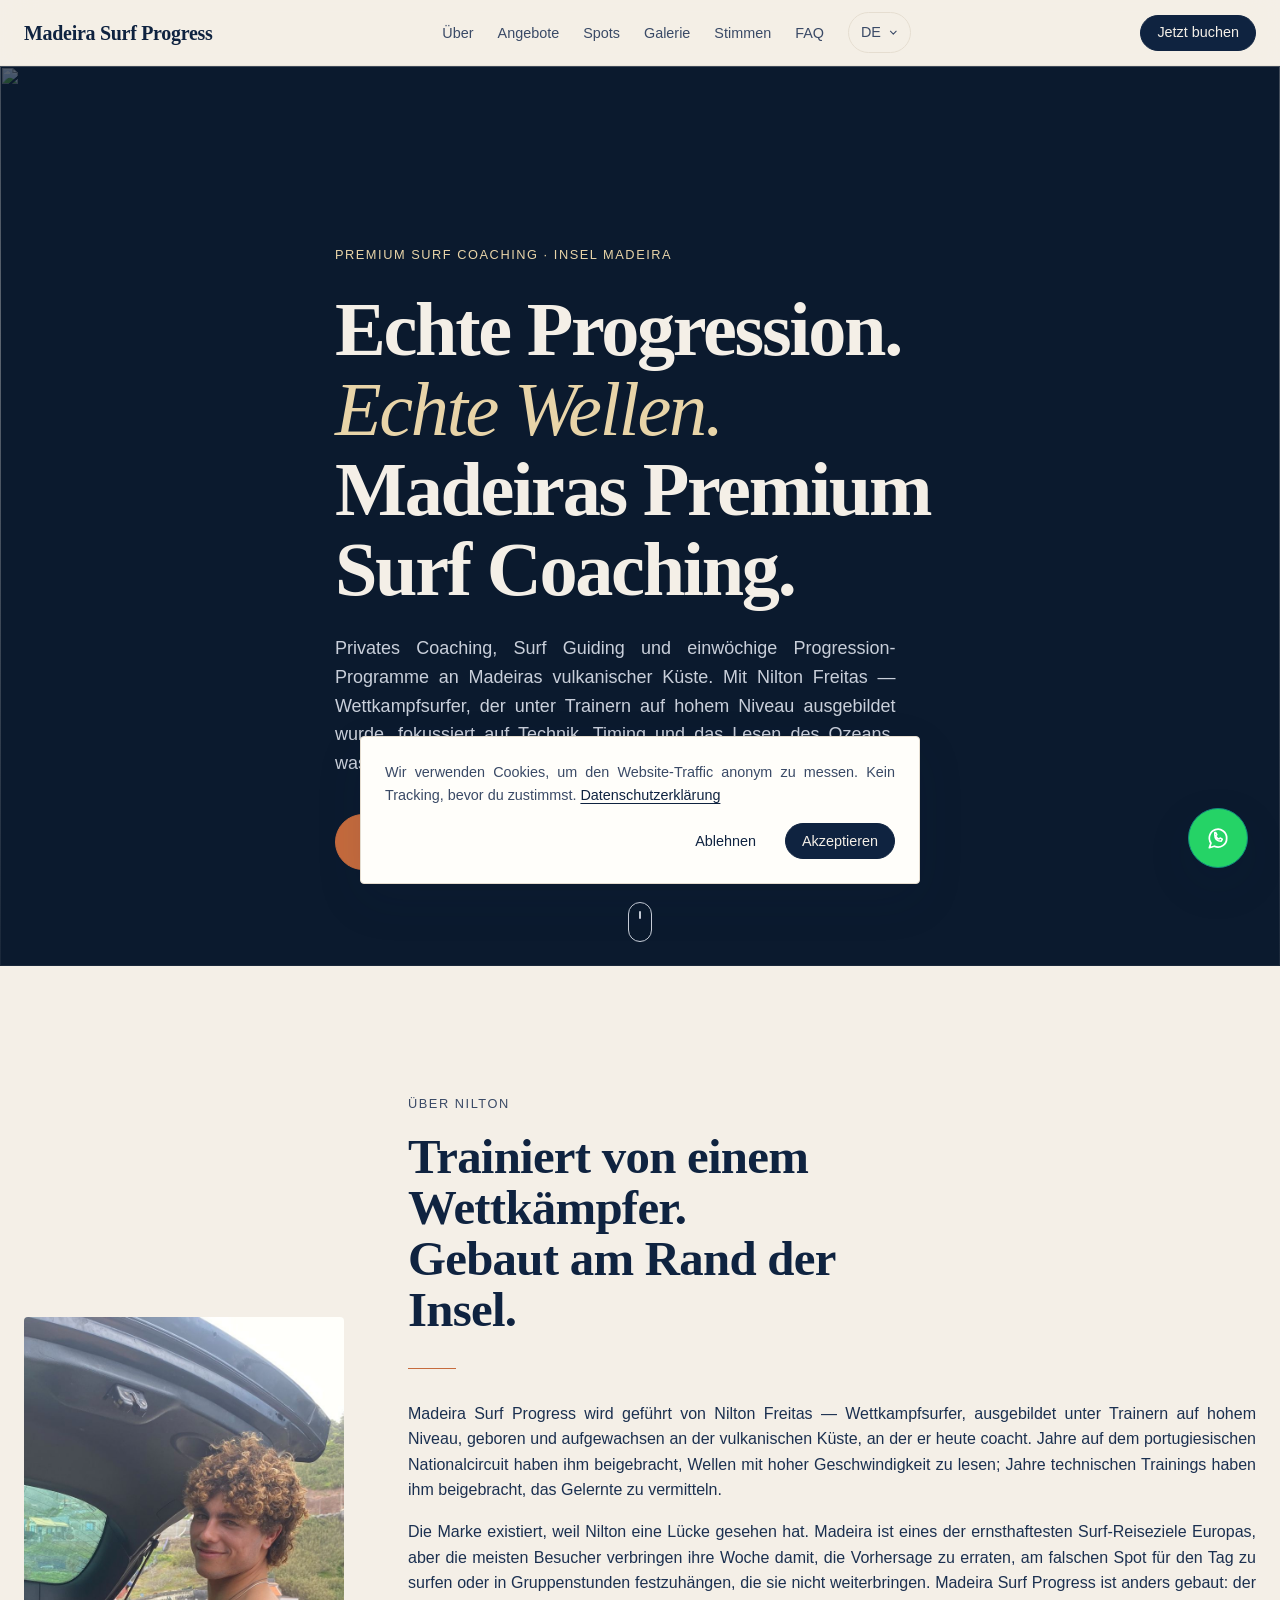
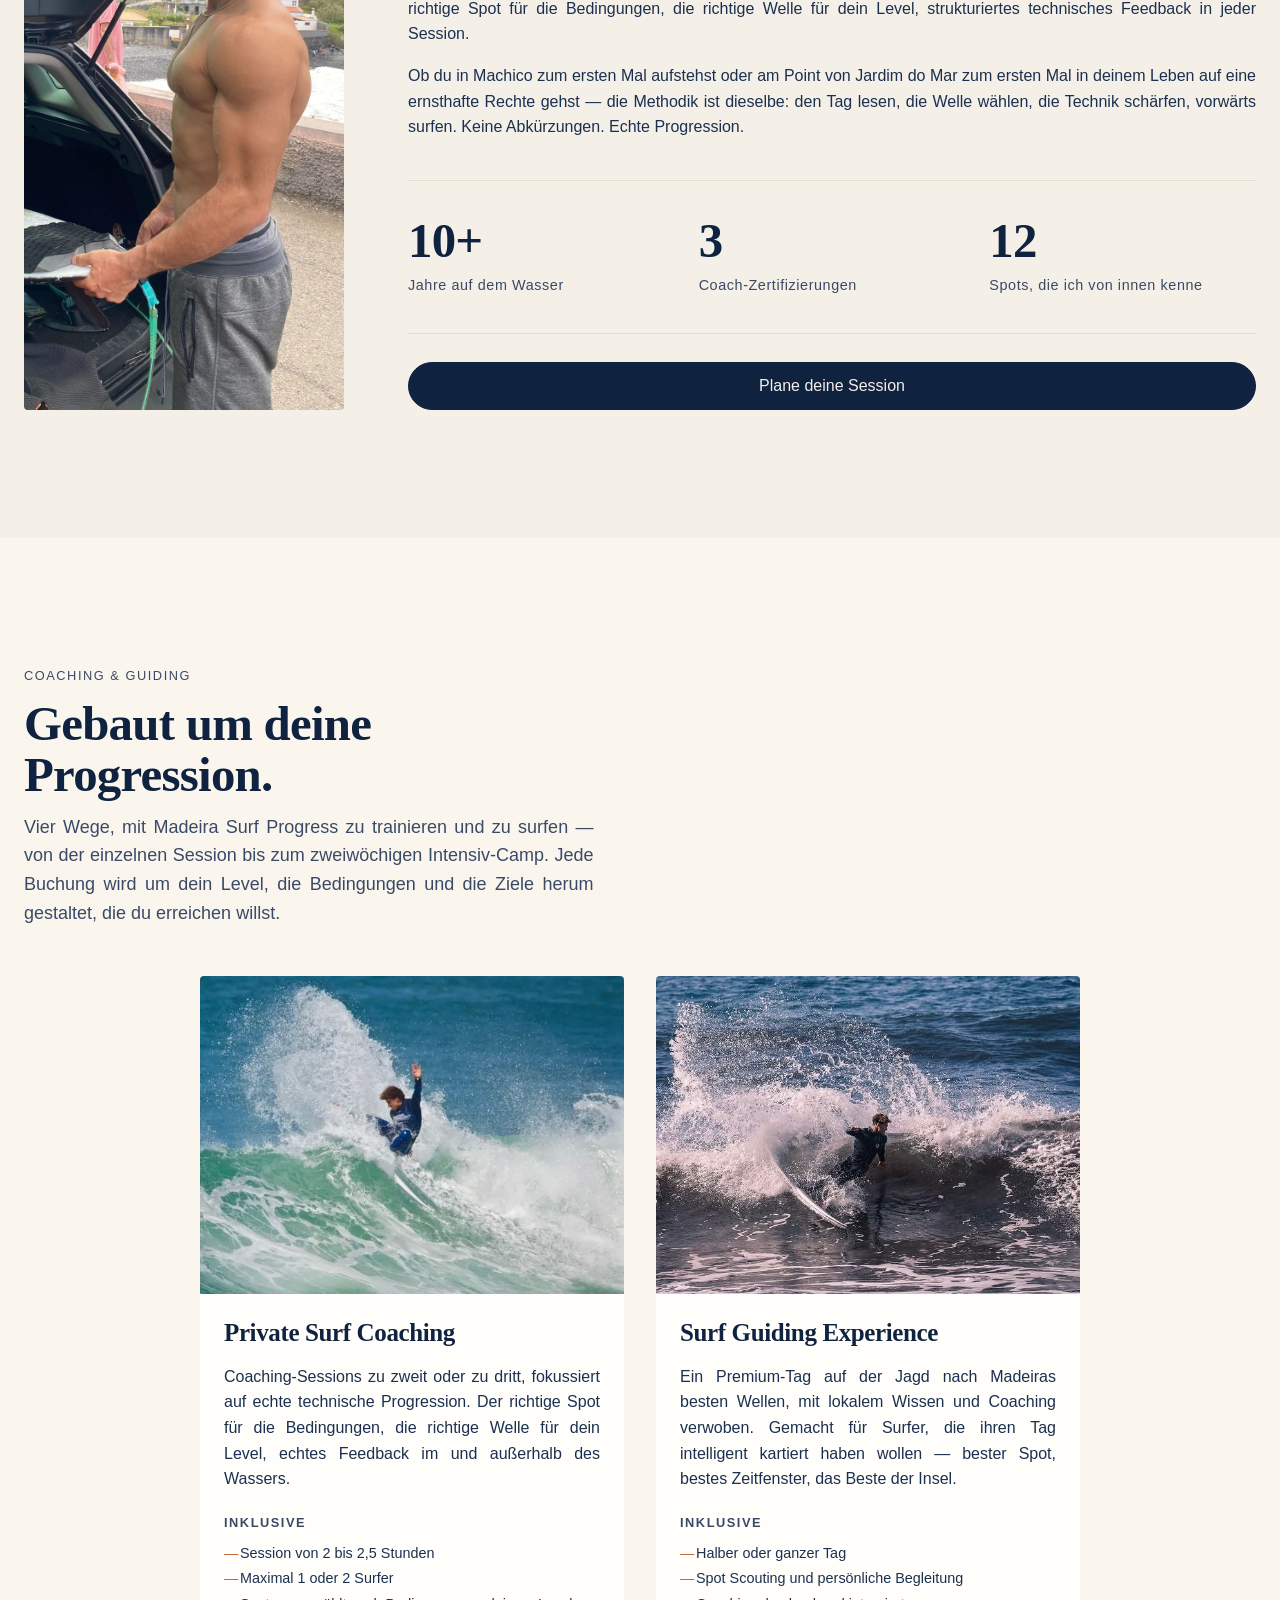
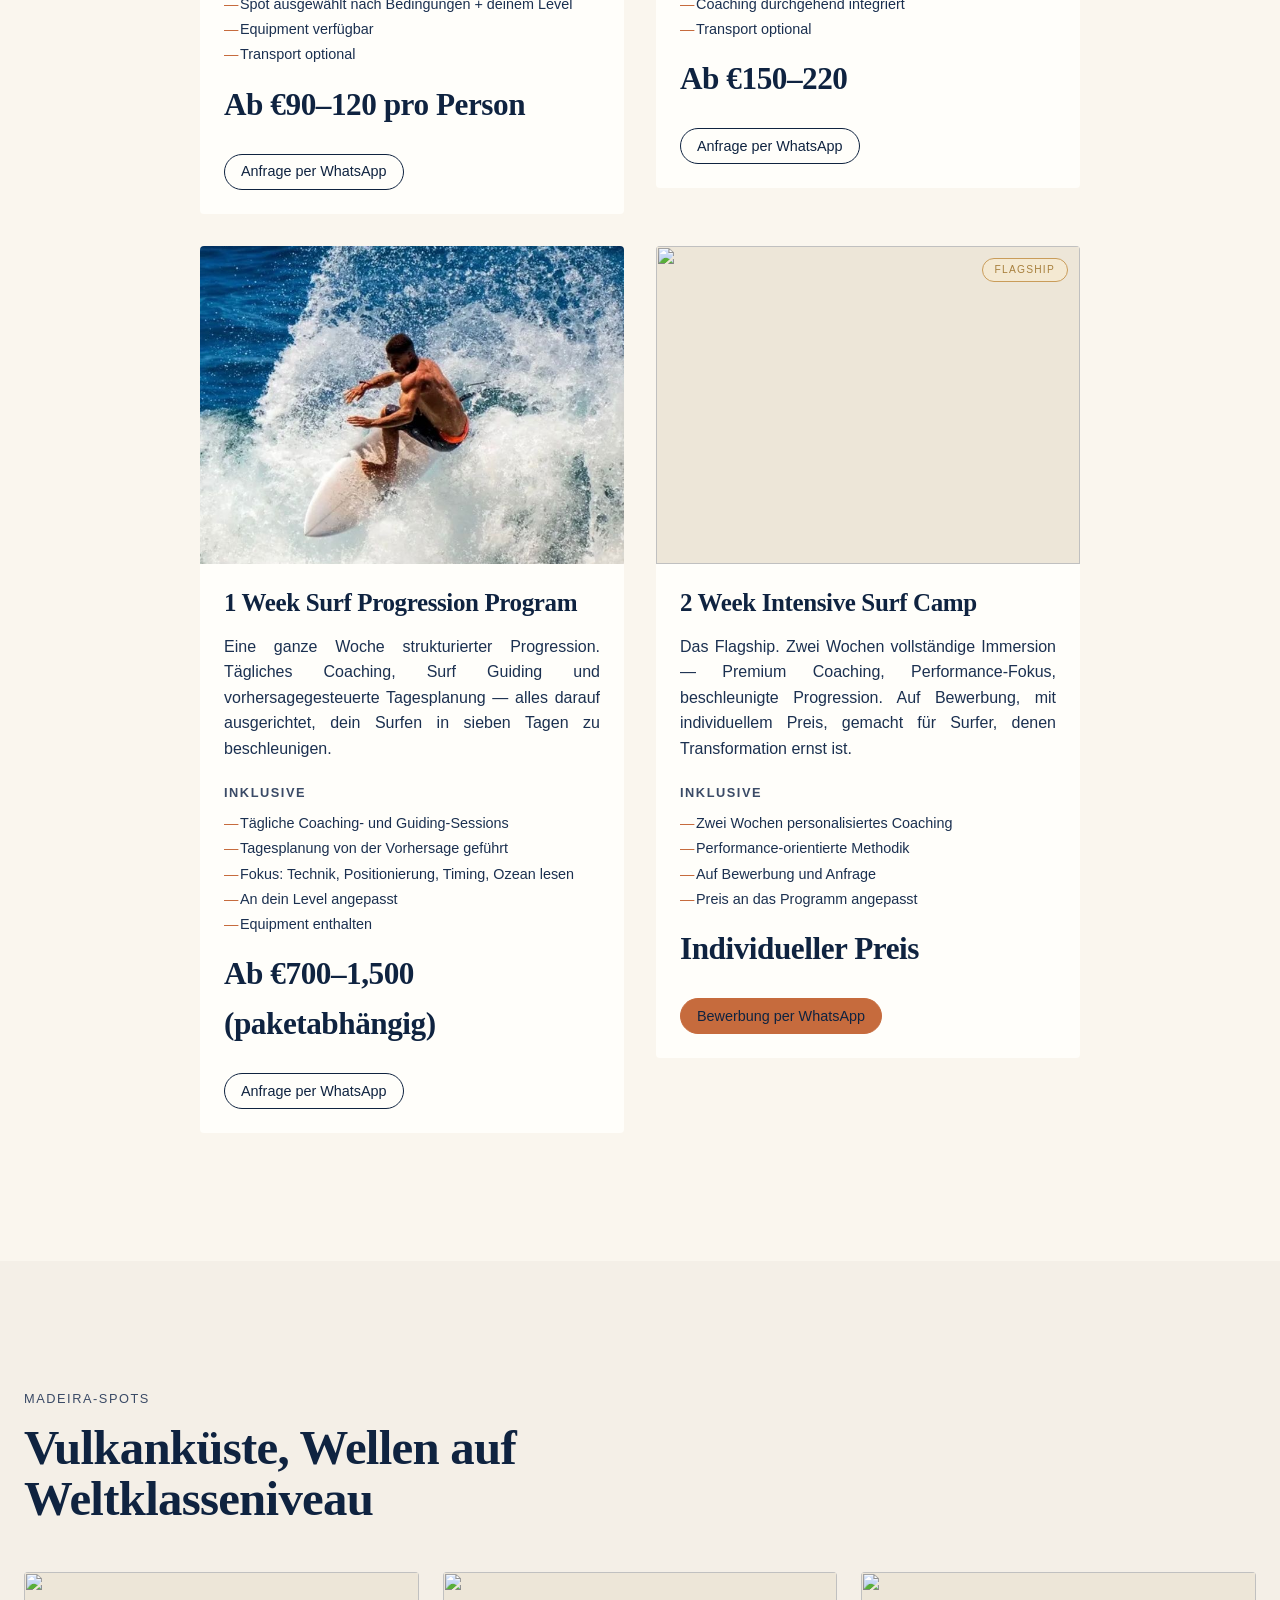
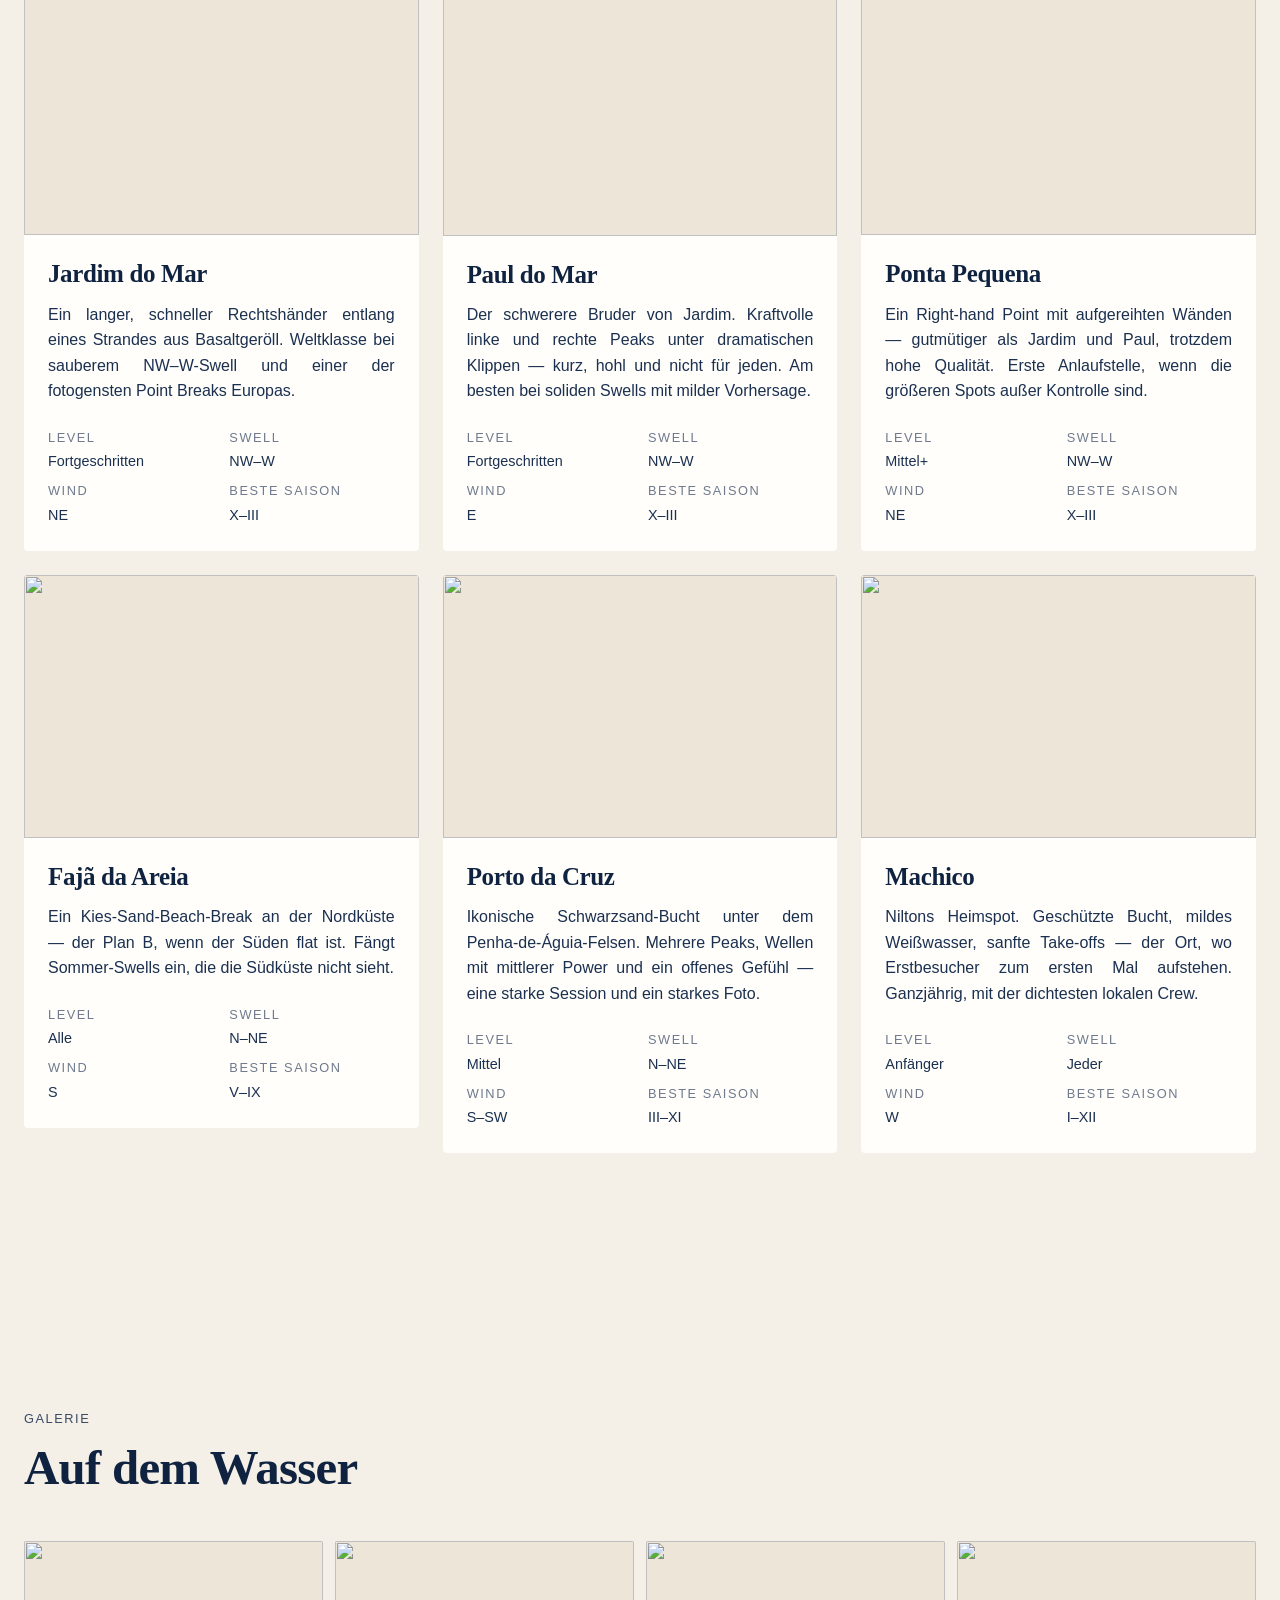
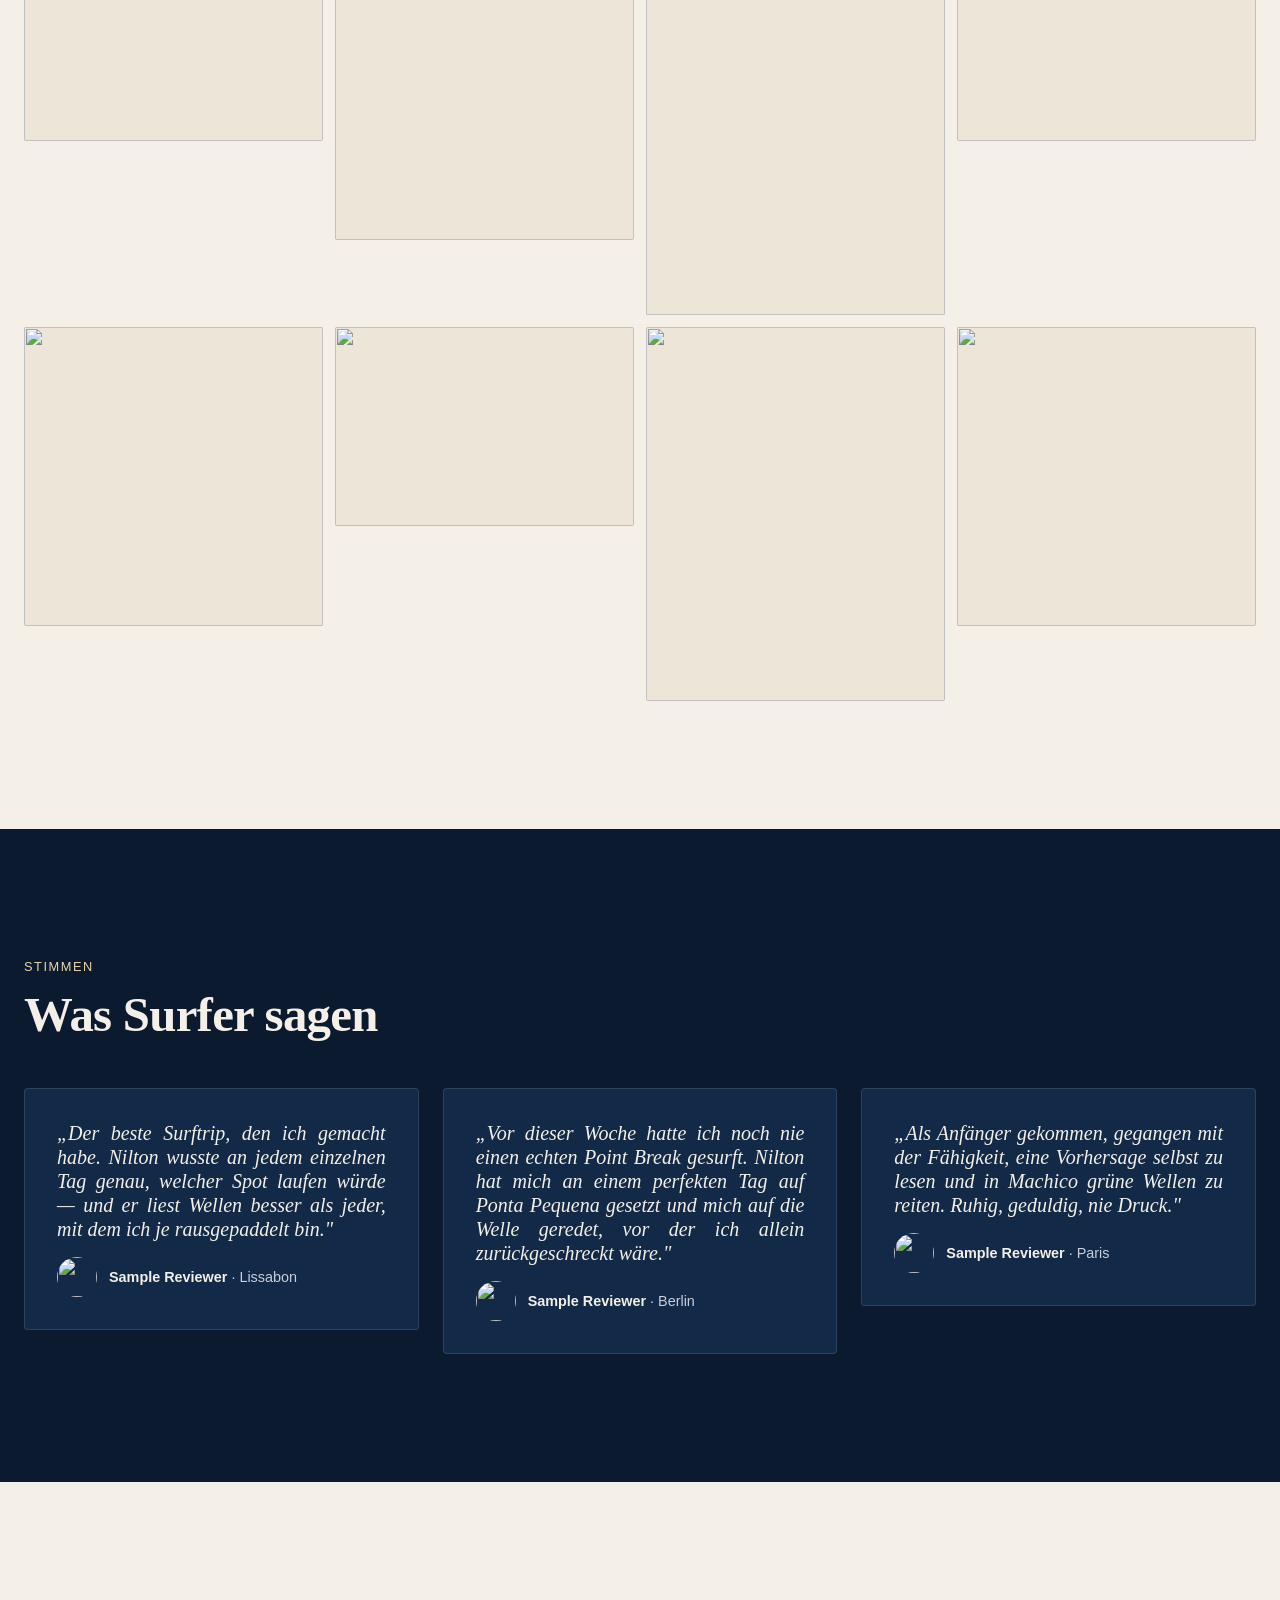
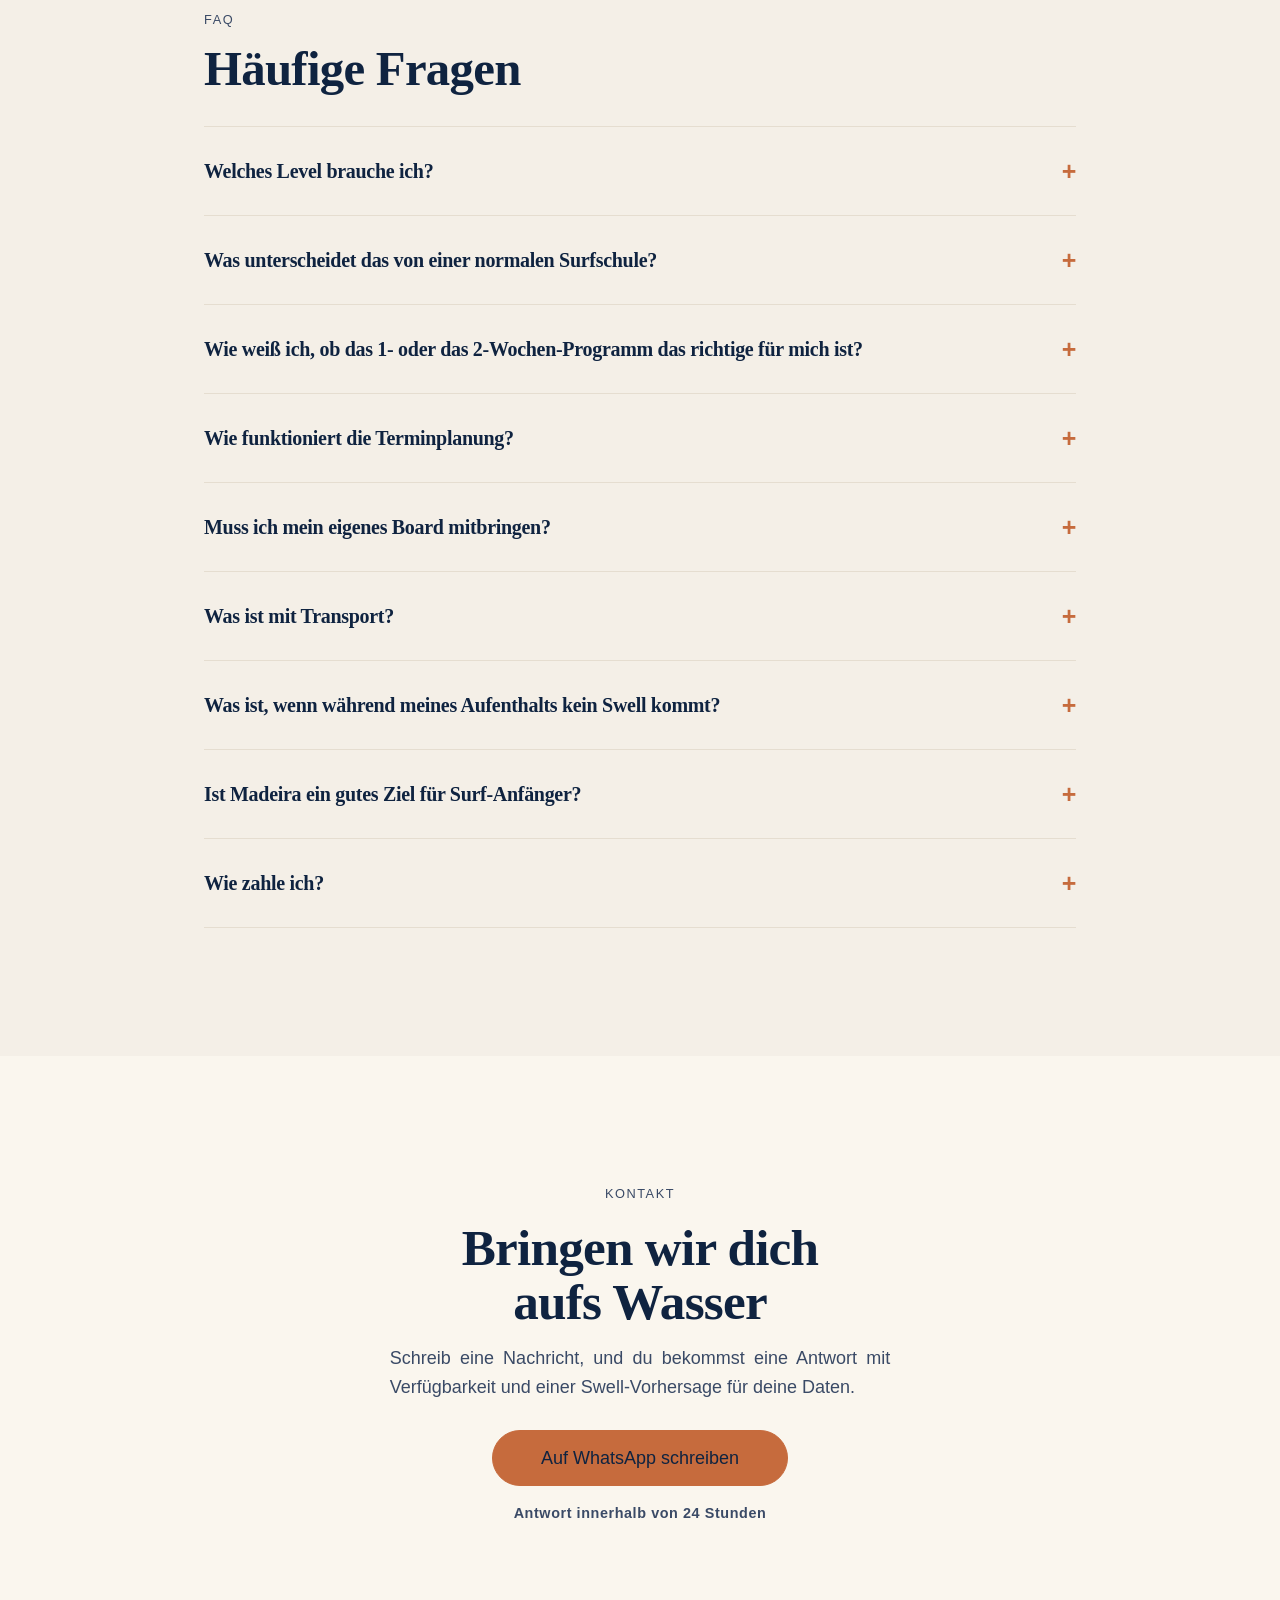
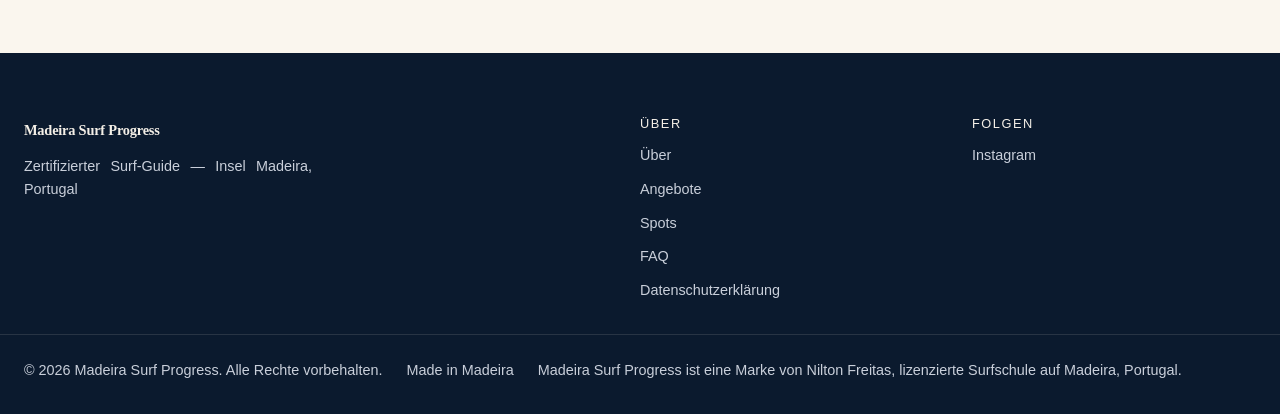
==== de/index.html @ 9e93f61a "about: real Nilton portrait + 320px bottom-aligned figure layout Picsum placeholder replaced by nilt" ====
<!DOCTYPE html>
<html lang="de">
<head>
  <meta charset="UTF-8">
  <meta name="viewport" content="width=device-width, initial-scale=1">
  <meta name="theme-color" content="#0B1A2E">

  <title>Madeira Surf Progress | Coaching und geführte Sessions</title>
  <meta name="description" content="Surfe Madeiras legendäre Wellen mit Nilton Freitas — zertifizierter Coach, der alle Levels in Jardim do Mar, Paul do Mar, Ponta Pequena und darüber hinaus begleitet.">

  <link rel="canonical" href="https://niltonfreitas.surf/de/">
  <link rel="alternate" hreflang="en" href="https://niltonfreitas.surf/en/">
  <link rel="alternate" hreflang="pt-PT" href="https://niltonfreitas.surf/pt/">
  <link rel="alternate" hreflang="fr" href="https://niltonfreitas.surf/fr/">
  <link rel="alternate" hreflang="de" href="https://niltonfreitas.surf/de/">
  <link rel="alternate" hreflang="uk" href="https://niltonfreitas.surf/uk/">
  <link rel="alternate" hreflang="x-default" href="https://niltonfreitas.surf/">

  <meta property="og:type" content="website">
  <meta property="og:locale" content="de_DE">
  <meta property="og:title" content="Madeira Surf Progress">
  <meta property="og:description" content="Zertifizierter Surf-Coach an Madeiras Vulkanküste. Buche eine Session über WhatsApp.">
  <meta property="og:url" content="https://niltonfreitas.surf/de/">
  <meta property="og:image" content="https://niltonfreitas.surf/assets/images/og/og-de.jpg">
  <meta property="og:image:width" content="1200">
  <meta property="og:image:height" content="630">
  <meta property="og:image:alt" content="Surfer auf einer langen Rechten in Jardim do Mar, Madeira.">

  <meta name="twitter:card" content="summary_large_image">
  <meta name="twitter:title" content="Madeira Surf Progress">
  <meta name="twitter:description" content="Zertifizierter Surf-Coach an Madeiras Vulkanküste.">
  <meta name="twitter:image" content="https://niltonfreitas.surf/assets/images/og/og-de.jpg">

  <link rel="icon" href="/assets/images/icons/favicon.ico" sizes="any">
  <link rel="icon" type="image/png" sizes="16x16" href="/assets/images/icons/favicon-16x16.png">
  <link rel="icon" type="image/png" sizes="32x32" href="/assets/images/icons/favicon-32x32.png">
  <link rel="apple-touch-icon" href="/assets/images/icons/apple-touch-icon.png">

  <link rel="preload" as="image" href="https://images.unsplash.com/photo-1502933691298-84fc14542831?w=2400&amp;h=1350&amp;fit=crop&amp;q=80" media="(min-width: 769px)">

  <link rel="stylesheet" href="/styles/main-v2.css">

  <script type="application/ld+json">
  {
    "@context": "https://schema.org",
    "@graph": [
      {
        "@type": "LocalBusiness",
        "@id": "https://niltonfreitas.surf/#business",
        "name": "Madeira Surf Progress",
        "legalName": "Nilton Freitas",
        "additionalType": "https://schema.org/SportsActivityLocation",
        "url": "https://niltonfreitas.surf/",
        "telephone": "+351966236416",
        "image": "https://niltonfreitas.surf/assets/images/og/og-de.jpg",
        "priceRange": "€€",
        "address": {
          "@type": "PostalAddress",
          "addressLocality": "Madeira",
          "addressRegion": "Madeira",
          "addressCountry": "PT"
        },
        "areaServed": "Madeira, Portugal",
        "sameAs": [ "https://instagram.com/niltonfreitaas" ]
      },
      {
        "@type": "Person",
        "@id": "https://niltonfreitas.surf/#person",
        "name": "Nilton Freitas",
        "jobTitle": "Surf Guide & Coach",
        "worksFor": { "@id": "https://niltonfreitas.surf/#business" },
        "sameAs": [ "https://instagram.com/niltonfreitaas" ]
      },
      {
        "@type": "Service",
        "@id": "https://niltonfreitas.surf/#service",
        "serviceType": "Surf-Coaching und geführte Sessions",
        "provider": { "@id": "https://niltonfreitas.surf/#business" },
        "areaServed": "Madeira, Portugal",
        "audience": "Surfer aller Levels"
      }
    ]
  }
  </script>

  <script type="module" src="/scripts/main.js"></script>
</head>
<body>

<a href="#main" class="skip-link" data-i18n="a11y.skip_to_content"></a>

<header class="site-nav" role="banner">
  <div class="container site-nav__inner">
    <a href="#top" class="site-nav__brand">
      <img class="site-nav__brand-mark" src="/assets/images/logos/logo-256.png" srcset="/assets/images/logos/logo-256.png 1x, /assets/images/logos/logo-512.png 2x" alt="" width="80" height="80">
      Madeira Surf Progress
    </a>

    <ul class="site-nav__list" id="primary-menu">
      <li><a class="site-nav__link" href="#about"        data-i18n="nav.about"></a></li>
      <li><a class="site-nav__link" href="#services"     data-i18n="nav.services"></a></li>
      <li><a class="site-nav__link" href="#spots"        data-i18n="nav.spots"></a></li>
      <li><a class="site-nav__link" href="#gallery"      data-i18n="nav.gallery"></a></li>
      <li><a class="site-nav__link" href="#testimonials" data-i18n="nav.testimonials"></a></li>
      <li><a class="site-nav__link" href="#faq"          data-i18n="nav.faq"></a></li>

      <li class="lang-switcher">
        <button type="button" class="lang-switcher__trigger"
                aria-haspopup="listbox"
                data-i18n-attr="aria-label:nav.lang_switcher">
          DE
          <svg class="lang-switcher__caret" viewBox="0 0 12 12" aria-hidden="true">
            <use href="/assets/images/icons/sprite.svg#icon-chevron-down"></use>
          </svg>
        </button>
        <ul class="lang-switcher__menu" role="listbox" hidden>
          <li><a class="lang-switcher__option" data-locale="en" href="/en/">English</a></li>
          <li><a class="lang-switcher__option" data-locale="pt" href="/pt/">Português</a></li>
          <li><a class="lang-switcher__option" data-locale="fr" href="/fr/">Français</a></li>
          <li><a class="lang-switcher__option" data-locale="de" aria-current="true" href="/de/">Deutsch</a></li>
          <li><a class="lang-switcher__option" data-locale="uk" href="/uk/">Українська</a></li>
        </ul>
      </li>

      <li class="site-nav__list-cta-wrapper">
        <a class="btn btn--primary btn--lg site-nav__list-cta"
           href="https://wa.me/351966236416" target="_blank" rel="noopener"
           data-i18n="nav.book_now"
           data-i18n-href="contact.whatsapp_prefill"></a>
      </li>
    </ul>

    <div class="site-nav__actions">
      <a href="https://wa.me/351966236416" target="_blank" rel="noopener"
         class="btn btn--primary btn--sm site-nav__cta"
         data-i18n="nav.book_now"
         data-i18n-href="contact.whatsapp_prefill"></a>

      <button type="button" class="site-nav__toggle" aria-expanded="false"
              aria-controls="primary-menu"
              data-i18n-attr="aria-label:nav.menu_open">
        <span class="site-nav__toggle-bar" aria-hidden="true"></span>
      </button>
    </div>
  </div>

  <button type="button" class="site-nav__backdrop" tabindex="-1" aria-hidden="true"></button>
</header>

<main id="main">

  <section class="hero" id="top" aria-label="Einführung">
    <picture class="hero__media">
      <source media="(max-width: 768px)"
              srcset="https://images.unsplash.com/photo-1502680390469-be75c86b636f?w=1080&amp;h=1350&amp;fit=crop&amp;q=80">
      <img src="https://images.unsplash.com/photo-1502933691298-84fc14542831?w=2400&amp;h=1350&amp;fit=crop&amp;q=80"
           alt=""
           width="2400" height="1350"
           fetchpriority="high">
    </picture>
    <div class="hero__overlay" aria-hidden="true"></div>

    <div class="container hero__content">
      <p class="eyebrow" data-i18n="hero.eyebrow"></p>
      <h1 class="display-xl" data-content-id="hero.headline">Echte Progression. <em>Echte Wellen.</em> Madeiras Premium Surf Coaching.</h1>
      <p class="hero__lede" data-content-id="hero.lede">Privates Coaching, Surf Guiding und einwöchige Progression-Programme an Madeiras vulkanischer Küste. Mit Nilton Freitas — Wettkampfsurfer, der unter Trainern auf hohem Niveau ausgebildet wurde, fokussiert auf Technik, Timing und das Lesen des Ozeans, was Surfer wirklich nach vorne bringt.</p>
      <div class="hero__ctas">
        <a class="btn btn--accent btn--lg"
           href="https://wa.me/351966236416" target="_blank" rel="noopener"
           data-i18n="services.cta_enquire"
           data-i18n-href="contact.whatsapp_prefill"></a>
        <a class="btn btn--secondary btn--on-media btn--lg" href="#services" data-i18n="hero.cta_secondary"></a>
      </div>
    </div>

    <a href="#about" class="hero__scroll" data-i18n-attr="aria-label:hero.scroll_hint"></a>
  </section>

  <section class="about section" id="about" aria-labelledby="about-title">
    <div class="container about__grid">
      <figure class="about__media">
        <img src="/assets/images/about/nilton-portrait.jpeg"
             alt="Nilton Freitas, Surf Guide auf Madeira"
             width="750" height="1624"
             loading="lazy">
      </figure>
      <div class="about__body">
        <p class="eyebrow" data-i18n="about.section_label"></p>
        <h2 id="about-title" data-content-id="about.h2">Trainiert von einem Wettkämpfer. Gebaut am Rand der Insel.</h2>
        <span class="rule" aria-hidden="true"></span>
        <div class="prose">
          <p data-content-id="about.bio.p1">Madeira Surf Progress wird geführt von Nilton Freitas — Wettkampfsurfer, ausgebildet unter Trainern auf hohem Niveau, geboren und aufgewachsen an der vulkanischen Küste, an der er heute coacht. Jahre auf dem portugiesischen Nationalcircuit haben ihm beigebracht, Wellen mit hoher Geschwindigkeit zu lesen; Jahre technischen Trainings haben ihm beigebracht, das Gelernte zu vermitteln.</p>
          <p data-content-id="about.bio.p2">Die Marke existiert, weil Nilton eine Lücke gesehen hat. Madeira ist eines der ernsthaftesten Surf-Reiseziele Europas, aber die meisten Besucher verbringen ihre Woche damit, die Vorhersage zu erraten, am falschen Spot für den Tag zu surfen oder in Gruppenstunden festzuhängen, die sie nicht weiterbringen. Madeira Surf Progress ist anders gebaut: der richtige Spot für die Bedingungen, die richtige Welle für dein Level, strukturiertes technisches Feedback in jeder Session.</p>
          <p data-content-id="about.bio.p3">Ob du in Machico zum ersten Mal aufstehst oder am Point von Jardim do Mar zum ersten Mal in deinem Leben auf eine ernsthafte Rechte gehst — die Methodik ist dieselbe: den Tag lesen, die Welle wählen, die Technik schärfen, vorwärts surfen. Keine Abkürzungen. Echte Progression.</p>
        </div>
        <ul class="about__stats">
          <li class="stat">
            <span class="stat__value" data-placeholder="true">10+</span>
            <span class="stat__label" data-i18n="about.stat_years_label"></span>
          </li>
          <li class="stat">
            <span class="stat__value" data-placeholder="true">3</span>
            <span class="stat__label" data-i18n="about.stat_certs_label"></span>
          </li>
          <li class="stat">
            <span class="stat__value" data-placeholder="true">12</span>
            <span class="stat__label" data-i18n="about.stat_spots_label"></span>
          </li>
        </ul>
        <a class="btn btn--primary"
           href="https://wa.me/351966236416" target="_blank" rel="noopener"
           data-i18n="about.cta"
           data-i18n-href="contact.whatsapp_prefill"></a>
      </div>
    </div>
  </section>

  <section class="services section section--soft" id="services" aria-labelledby="services-title">
    <div class="container">
      <header class="services__head">
        <p class="eyebrow" data-i18n="services.section_label"></p>
        <h2 id="services-title" data-i18n="services.section_title"></h2>
        <p class="services__lede" data-i18n="services.section_lede"></p>
      </header>

      <ul class="services__grid">

        <li><article class="card service-card">
          <div class="card__media">
            <img src="/assets/images/services/surf_nilton.jpeg" alt="" width="1200" height="1237" loading="lazy">
          </div>
          <div class="card__body">
            <h3 class="card__title" data-content-id="services.coaching.title">Private Surf Coaching</h3>
            <p class="card__lede" data-content-id="services.coaching.lede">Coaching-Sessions zu zweit oder zu dritt, fokussiert auf echte technische Progression. Der richtige Spot für die Bedingungen, die richtige Welle für dein Level, echtes Feedback im und außerhalb des Wassers.</p>
            <h4 class="card__includes-label" data-i18n="services.card_includes_label"></h4>
            <ul class="card__includes">
              <li data-content-id="services.coaching.includes.1">Session von 2 bis 2,5 Stunden</li>
              <li data-content-id="services.coaching.includes.2">Maximal 1 oder 2 Surfer</li>
              <li data-content-id="services.coaching.includes.3">Spot ausgewählt nach Bedingungen + deinem Level</li>
              <li data-content-id="services.coaching.includes.4">Equipment verfügbar</li>
              <li data-content-id="services.coaching.includes.5">Transport optional</li>
            </ul>
            <span class="card__price" data-content-id="services.coaching.price">Ab €90–120 pro Person</span>
            <a class="btn btn--secondary btn--sm card__cta"
               href="https://wa.me/351966236416" target="_blank" rel="noopener"
               data-i18n="services.cta_enquire"
               data-i18n-href="services.coaching_prefill"></a>
          </div>
        </article></li>

        <li><article class="card service-card">
          <div class="card__media">
            <img src="/assets/images/services/surf_machico_nilton.jpeg" alt="" width="748" height="494" loading="lazy">
          </div>
          <div class="card__body">
            <h3 class="card__title" data-content-id="services.guiding.title">Surf Guiding Experience</h3>
            <p class="card__lede" data-content-id="services.guiding.lede">Ein Premium-Tag auf der Jagd nach Madeiras besten Wellen, mit lokalem Wissen und Coaching verwoben. Gemacht für Surfer, die ihren Tag intelligent kartiert haben wollen — bester Spot, bestes Zeitfenster, das Beste der Insel.</p>
            <h4 class="card__includes-label" data-i18n="services.card_includes_label"></h4>
            <ul class="card__includes">
              <li data-content-id="services.guiding.includes.1">Halber oder ganzer Tag</li>
              <li data-content-id="services.guiding.includes.2">Spot Scouting und persönliche Begleitung</li>
              <li data-content-id="services.guiding.includes.3">Coaching durchgehend integriert</li>
              <li data-content-id="services.guiding.includes.4">Transport optional</li>
            </ul>
            <span class="card__price" data-content-id="services.guiding.price">Ab €150–220</span>
            <a class="btn btn--secondary btn--sm card__cta"
               href="https://wa.me/351966236416" target="_blank" rel="noopener"
               data-i18n="services.cta_enquire"
               data-i18n-href="services.guiding_prefill"></a>
          </div>
        </article></li>

        <li><article class="card service-card">
          <div class="card__media">
            <img src="/assets/images/services/faja_da_areia_nilton.jpeg" alt="" width="723" height="936" loading="lazy">
          </div>
          <div class="card__body">
            <h3 class="card__title" data-content-id="services.week.title">1 Week Surf Progression Program</h3>
            <p class="card__lede" data-content-id="services.week.lede">Eine ganze Woche strukturierter Progression. Tägliches Coaching, Surf Guiding und vorhersagegesteuerte Tagesplanung — alles darauf ausgerichtet, dein Surfen in sieben Tagen zu beschleunigen.</p>
            <h4 class="card__includes-label" data-i18n="services.card_includes_label"></h4>
            <ul class="card__includes">
              <li data-content-id="services.week.includes.1">Tägliche Coaching- und Guiding-Sessions</li>
              <li data-content-id="services.week.includes.2">Tagesplanung von der Vorhersage geführt</li>
              <li data-content-id="services.week.includes.3">Fokus: Technik, Positionierung, Timing, Ozean lesen</li>
              <li data-content-id="services.week.includes.4">An dein Level angepasst</li>
              <li data-content-id="services.week.includes.5">Equipment enthalten</li>
            </ul>
            <span class="card__price" data-content-id="services.week.price">Ab €700–1,500 (paketabhängig)</span>
            <a class="btn btn--secondary btn--sm card__cta"
               href="https://wa.me/351966236416" target="_blank" rel="noopener"
               data-i18n="services.cta_enquire"
               data-i18n-href="services.week_prefill"></a>
          </div>
        </article></li>

        <li><article class="card service-card service-card--flagship">
          <span class="card__flagship" data-i18n="services.flagship_label"></span>
          <div class="card__media">
            <img src="https://picsum.photos/seed/svc-intensive/1200/900" alt="" width="1200" height="900" loading="lazy">
          </div>
          <div class="card__body">
            <h3 class="card__title" data-content-id="services.intensive.title">2 Week Intensive Surf Camp</h3>
            <p class="card__lede" data-content-id="services.intensive.lede">Das Flagship. Zwei Wochen vollständige Immersion — Premium Coaching, Performance-Fokus, beschleunigte Progression. Auf Bewerbung, mit individuellem Preis, gemacht für Surfer, denen Transformation ernst ist.</p>
            <h4 class="card__includes-label" data-i18n="services.card_includes_label"></h4>
            <ul class="card__includes">
              <li data-content-id="services.intensive.includes.1">Zwei Wochen personalisiertes Coaching</li>
              <li data-content-id="services.intensive.includes.2">Performance-orientierte Methodik</li>
              <li data-content-id="services.intensive.includes.3">Auf Bewerbung und Anfrage</li>
              <li data-content-id="services.intensive.includes.4">Preis an das Programm angepasst</li>
            </ul>
            <span class="card__price" data-content-id="services.intensive.price">Individueller Preis</span>
            <a class="btn btn--accent btn--sm card__cta"
               href="https://wa.me/351966236416" target="_blank" rel="noopener"
               data-i18n="services.cta_apply"
               data-i18n-href="services.intensive_prefill"></a>
          </div>
        </article></li>

      </ul>
    </div>
  </section>

  <section class="spots section" id="spots" aria-labelledby="spots-title">
    <div class="container">
      <header class="spots__head">
        <p class="eyebrow" data-i18n="spots.section_label"></p>
        <h2 id="spots-title" data-i18n="spots.section_title"></h2>
      </header>

      <ul class="spots__grid">
        <li><article class="card spot-card">
          <div class="card__media">
            <img src="https://picsum.photos/seed/spot-jardim/1600/1067" alt="" width="1600" height="1067" loading="lazy">
          </div>
          <div class="card__body">
            <h3 class="card__title">Jardim do Mar</h3>
            <p data-content-id="spots.jardim.desc">Ein langer, schneller Rechtshänder entlang eines Strandes aus Basaltgeröll. Weltklasse bei sauberem NW–W-Swell und einer der fotogensten Point Breaks Europas.</p>
            <dl class="card__meta">
              <div><dt data-i18n="spots.tag_level_label"></dt><dd>Fortgeschritten</dd></div>
              <div><dt data-i18n="spots.tag_swell_label"></dt><dd>NW–W</dd></div>
              <div><dt data-i18n="spots.tag_wind_label"></dt><dd>NE</dd></div>
              <div><dt data-i18n="spots.tag_season_label"></dt><dd>X–III</dd></div>
            </dl>
          </div>
        </article></li>

        <li><article class="card spot-card">
          <div class="card__media">
            <img src="https://picsum.photos/seed/spot-paul/1600/1067" alt="" width="1600" height="1067" loading="lazy">
          </div>
          <div class="card__body">
            <h3 class="card__title">Paul do Mar</h3>
            <p data-content-id="spots.paul.desc">Der schwerere Bruder von Jardim. Kraftvolle linke und rechte Peaks unter dramatischen Klippen — kurz, hohl und nicht für jeden. Am besten bei soliden Swells mit milder Vorhersage.</p>
            <dl class="card__meta">
              <div><dt data-i18n="spots.tag_level_label"></dt><dd>Fortgeschritten</dd></div>
              <div><dt data-i18n="spots.tag_swell_label"></dt><dd>NW–W</dd></div>
              <div><dt data-i18n="spots.tag_wind_label"></dt><dd>E</dd></div>
              <div><dt data-i18n="spots.tag_season_label"></dt><dd>X–III</dd></div>
            </dl>
          </div>
        </article></li>

        <li><article class="card spot-card">
          <div class="card__media">
            <img src="https://picsum.photos/seed/spot-ponta/1600/1067" alt="" width="1600" height="1067" loading="lazy">
          </div>
          <div class="card__body">
            <h3 class="card__title">Ponta Pequena</h3>
            <p data-content-id="spots.ponta-pequena.desc">Ein Right-hand Point mit aufgereihten Wänden — gutmütiger als Jardim und Paul, trotzdem hohe Qualität. Erste Anlaufstelle, wenn die größeren Spots außer Kontrolle sind.</p>
            <dl class="card__meta">
              <div><dt data-i18n="spots.tag_level_label"></dt><dd>Mittel+</dd></div>
              <div><dt data-i18n="spots.tag_swell_label"></dt><dd>NW–W</dd></div>
              <div><dt data-i18n="spots.tag_wind_label"></dt><dd>NE</dd></div>
              <div><dt data-i18n="spots.tag_season_label"></dt><dd>X–III</dd></div>
            </dl>
          </div>
        </article></li>

        <li><article class="card spot-card">
          <div class="card__media">
            <img src="https://picsum.photos/seed/spot-faja/1600/1067" alt="" width="1600" height="1067" loading="lazy">
          </div>
          <div class="card__body">
            <h3 class="card__title">Fajã da Areia</h3>
            <p data-content-id="spots.faja-da-areia.desc">Ein Kies-Sand-Beach-Break an der Nordküste — der Plan B, wenn der Süden flat ist. Fängt Sommer-Swells ein, die die Südküste nicht sieht.</p>
            <dl class="card__meta">
              <div><dt data-i18n="spots.tag_level_label"></dt><dd>Alle</dd></div>
              <div><dt data-i18n="spots.tag_swell_label"></dt><dd>N–NE</dd></div>
              <div><dt data-i18n="spots.tag_wind_label"></dt><dd>S</dd></div>
              <div><dt data-i18n="spots.tag_season_label"></dt><dd>V–IX</dd></div>
            </dl>
          </div>
        </article></li>

        <li><article class="card spot-card">
          <div class="card__media">
            <img src="https://picsum.photos/seed/spot-portocruz/1600/1067" alt="" width="1600" height="1067" loading="lazy">
          </div>
          <div class="card__body">
            <h3 class="card__title">Porto da Cruz</h3>
            <p data-content-id="spots.porto-da-cruz.desc">Ikonische Schwarzsand-Bucht unter dem Penha-de-Águia-Felsen. Mehrere Peaks, Wellen mit mittlerer Power und ein offenes Gefühl — eine starke Session und ein starkes Foto.</p>
            <dl class="card__meta">
              <div><dt data-i18n="spots.tag_level_label"></dt><dd>Mittel</dd></div>
              <div><dt data-i18n="spots.tag_swell_label"></dt><dd>N–NE</dd></div>
              <div><dt data-i18n="spots.tag_wind_label"></dt><dd>S–SW</dd></div>
              <div><dt data-i18n="spots.tag_season_label"></dt><dd>III–XI</dd></div>
            </dl>
          </div>
        </article></li>

        <li><article class="card spot-card">
          <div class="card__media">
            <img src="https://picsum.photos/seed/spot-machico/1600/1067" alt="" width="1600" height="1067" loading="lazy">
          </div>
          <div class="card__body">
            <h3 class="card__title">Machico</h3>
            <p data-content-id="spots.machico.desc">Niltons Heimspot. Geschützte Bucht, mildes Weißwasser, sanfte Take-offs — der Ort, wo Erstbesucher zum ersten Mal aufstehen. Ganzjährig, mit der dichtesten lokalen Crew.</p>
            <dl class="card__meta">
              <div><dt data-i18n="spots.tag_level_label"></dt><dd>Anfänger</dd></div>
              <div><dt data-i18n="spots.tag_swell_label"></dt><dd>Jeder</dd></div>
              <div><dt data-i18n="spots.tag_wind_label"></dt><dd>W</dd></div>
              <div><dt data-i18n="spots.tag_season_label"></dt><dd>I–XII</dd></div>
            </dl>
          </div>
        </article></li>
      </ul>
    </div>
  </section>

  <section class="gallery section" id="gallery" aria-labelledby="gallery-title">
    <div class="container">
      <header class="gallery__head">
        <p class="eyebrow" data-i18n="gallery.section_label"></p>
        <h2 id="gallery-title" data-i18n="gallery.section_title"></h2>
      </header>
    </div>
    <div class="container">
      <ul class="gallery__grid">
        <li><button type="button" class="gallery__item gallery__item--3-2" data-i18n-attr="aria-label:gallery.open_lightbox"><img src="https://picsum.photos/seed/gal-01/1600/1067" alt="" width="1600" height="1067" loading="lazy"></button></li>
        <li><button type="button" class="gallery__item gallery__item--1-1" data-i18n-attr="aria-label:gallery.open_lightbox"><img src="https://picsum.photos/seed/gal-02/1080/1080" alt="" width="1080" height="1080" loading="lazy"></button></li>
        <li><button type="button" class="gallery__item gallery__item--4-5" data-i18n-attr="aria-label:gallery.open_lightbox"><img src="https://picsum.photos/seed/gal-03/1080/1350" alt="" width="1080" height="1350" loading="lazy"></button></li>
        <li><button type="button" class="gallery__item gallery__item--3-2" data-i18n-attr="aria-label:gallery.open_lightbox"><img src="https://picsum.photos/seed/gal-04/1600/1067" alt="" width="1600" height="1067" loading="lazy"></button></li>
        <li><button type="button" class="gallery__item gallery__item--1-1" data-i18n-attr="aria-label:gallery.open_lightbox"><img src="https://picsum.photos/seed/gal-05/1080/1080" alt="" width="1080" height="1080" loading="lazy"></button></li>
        <li><button type="button" class="gallery__item gallery__item--3-2" data-i18n-attr="aria-label:gallery.open_lightbox"><img src="https://picsum.photos/seed/gal-06/1600/1067" alt="" width="1600" height="1067" loading="lazy"></button></li>
        <li><button type="button" class="gallery__item gallery__item--4-5" data-i18n-attr="aria-label:gallery.open_lightbox"><img src="https://picsum.photos/seed/gal-07/1080/1350" alt="" width="1080" height="1350" loading="lazy"></button></li>
        <li><button type="button" class="gallery__item gallery__item--1-1" data-i18n-attr="aria-label:gallery.open_lightbox"><img src="https://picsum.photos/seed/gal-08/1080/1080" alt="" width="1080" height="1080" loading="lazy"></button></li>
      </ul>
    </div>
  </section>

  <div class="lightbox" hidden role="dialog" aria-modal="true" aria-label="Bildbetrachter">
    <button type="button" class="lightbox__prev" data-i18n-attr="aria-label:gallery.prev_image">
      <svg viewBox="0 0 16 16" width="20" height="20" aria-hidden="true"><use href="/assets/images/icons/sprite.svg#icon-arrow-left"></use></svg>
    </button>
    <img class="lightbox__img" alt="">
    <button type="button" class="lightbox__next" data-i18n-attr="aria-label:gallery.next_image">
      <svg viewBox="0 0 16 16" width="20" height="20" aria-hidden="true"><use href="/assets/images/icons/sprite.svg#icon-arrow-right"></use></svg>
    </button>
    <button type="button" class="lightbox__close" data-i18n-attr="aria-label:gallery.close_lightbox">
      <svg viewBox="0 0 16 16" width="20" height="20" aria-hidden="true"><use href="/assets/images/icons/sprite.svg#icon-close"></use></svg>
    </button>
    <p class="lightbox__caption"></p>
  </div>

  <section class="testimonials section section--dark" id="testimonials" aria-labelledby="testimonials-title">
    <div class="container">
      <header class="testimonials__head">
        <p class="eyebrow" data-i18n="testimonials.section_label"></p>
        <h2 id="testimonials-title" data-i18n="testimonials.section_title"></h2>
      </header>

      <ul class="testimonials__list">
        <li><figure class="testimonial" data-placeholder="true">
          <blockquote><p data-content-id="testimonials.1.quote">„Der beste Surftrip, den ich gemacht habe. Nilton wusste an jedem einzelnen Tag genau, welcher Spot laufen würde — und er liest Wellen besser als jeder, mit dem ich je rausgepaddelt bin."</p></blockquote>
          <figcaption>
            <img src="https://picsum.photos/seed/avatar-01/96/96" alt="" width="48" height="48" loading="lazy">
            <span><strong>Sample Reviewer</strong> · <span data-content-id="testimonials.1.city">Lissabon</span></span>
          </figcaption>
        </figure></li>

        <li><figure class="testimonial" data-placeholder="true">
          <blockquote><p data-content-id="testimonials.2.quote">„Vor dieser Woche hatte ich noch nie einen echten Point Break gesurft. Nilton hat mich an einem perfekten Tag auf Ponta Pequena gesetzt und mich auf die Welle geredet, vor der ich allein zurückgeschreckt wäre."</p></blockquote>
          <figcaption>
            <img src="https://picsum.photos/seed/avatar-02/96/96" alt="" width="48" height="48" loading="lazy">
            <span><strong>Sample Reviewer</strong> · <span data-content-id="testimonials.2.city">Berlin</span></span>
          </figcaption>
        </figure></li>

        <li><figure class="testimonial" data-placeholder="true">
          <blockquote><p data-content-id="testimonials.3.quote">„Als Anfänger gekommen, gegangen mit der Fähigkeit, eine Vorhersage selbst zu lesen und in Machico grüne Wellen zu reiten. Ruhig, geduldig, nie Druck."</p></blockquote>
          <figcaption>
            <img src="https://picsum.photos/seed/avatar-03/96/96" alt="" width="48" height="48" loading="lazy">
            <span><strong>Sample Reviewer</strong> · <span data-content-id="testimonials.3.city">Paris</span></span>
          </figcaption>
        </figure></li>
      </ul>
    </div>
  </section>

  <section class="faq section" id="faq" aria-labelledby="faq-title">
    <div class="container container-narrow">
      <header class="faq__head">
        <p class="eyebrow" data-i18n="faq.section_label"></p>
        <h2 id="faq-title" data-i18n="faq.section_title"></h2>
      </header>

      <ul class="faq__list">
        <li><details class="faq__item">
          <summary data-content-id="faq.1.q">Welches Level brauche ich?</summary>
          <div class="faq__answer">
            <p data-content-id="faq.1.a">Jedes Level — beginner, intermediate, advanced. Die Methodik ist dieselbe: die Bedingungen lesen, den richtigen Spot für dein Level wählen, an der Technik arbeiten, die dich wirklich nach vorne bringt. Beginners surfen die nachsichtigen Sandstrand-Wellen in Machico; Intermediates und Advanced gehen zu den Points der Südküste, wenn die Bedingungen stimmen. Die Session wird um dich herum gebaut, nicht andersrum.</p>
          </div>
        </details></li>

        <li><details class="faq__item">
          <summary data-content-id="faq.2.q">Was unterscheidet das von einer normalen Surfschule?</summary>
          <div class="faq__answer">
            <p data-content-id="faq.2.a">Eine traditionelle Surfschule ist darauf gebaut, Stunden in Skala zu liefern — meistens Gruppenstunden, feste Zeiten, beginner-fokussiert, oft am gleichen Strand unabhängig von den Bedingungen. Madeira Surf Progress ist um Progression herum gebaut. Privates oder fast privates Coaching, vorhersagegesteuerte Planung, Spot-Auswahl basierend auf den Tagesbedingungen und deinen spezifischen Zielen. Jede Buchung ist darauf ausgerichtet, dich nach vorne zu bringen, nicht eine Klasse zu füllen.</p>
          </div>
        </details></li>

        <li><details class="faq__item">
          <summary data-content-id="faq.3.q">Wie weiß ich, ob das 1- oder das 2-Wochen-Programm das richtige für mich ist?</summary>
          <div class="faq__answer">
            <p data-content-id="faq.3.a">Das 1-Wochen-Programm ist die richtige Wahl, wenn du ernsthafte, strukturierte Progression in einem definierten Fenster willst — tägliches Coaching, tägliches Surfen, fokussierte Arbeit an Technik und Ozeanlesung. Das 2 Week Intensive Camp geht weiter: es ist ein Bewerbungsprogramm, performance-orientiert, gemacht für Surfer, die Transformation wollen, nicht nur Verbesserung. Wenn du unsicher bist, schreib eine Nachricht — wir sprechen über dein Level und deine Ziele und empfehlen das Passende.</p>
          </div>
        </details></li>

        <li><details class="faq__item">
          <summary data-content-id="faq.4.q">Wie funktioniert die Terminplanung?</summary>
          <div class="faq__answer">
            <p data-content-id="faq.4.a">Sessions richten sich nach der Vorhersage, nicht nach festen Terminen. Sobald die Buchung steht, fixieren wir ungefähre Daten; den genauen Spot und die Uhrzeit bestätigen wir 24 bis 48 Stunden vorher anhand des Swell-Fensters. Kein fester Plan heißt keine vergeudeten Sessions — nur Tage, an denen es etwas Surfbares gibt.</p>
          </div>
        </details></li>

        <li><details class="faq__item">
          <summary data-content-id="faq.5.q">Muss ich mein eigenes Board mitbringen?</summary>
          <div class="faq__answer">
            <p data-content-id="faq.5.a">Boards und Neoprenanzüge sind in jeder Session enthalten. Wenn du dein eigenes Quiver mitbringen willst, geht das auch — wir treffen uns am Spot.</p>
          </div>
        </details></li>

        <li><details class="faq__item">
          <summary data-content-id="faq.6.q">Was ist mit Transport?</summary>
          <div class="faq__answer">
            <p data-content-id="faq.6.a">Hin- und Rückfahrt von deiner Unterkunft sind überall an der Südküste und in Funchal verfügbar. Pickups an der Nordküste werden von Fall zu Fall geklärt, abhängig von den Bedingungen und davon, wo der Swell an dem Tag funktioniert.</p>
          </div>
        </details></li>

        <li><details class="faq__item">
          <summary data-content-id="faq.7.q">Was ist, wenn während meines Aufenthalts kein Swell kommt?</summary>
          <div class="faq__answer">
            <p data-content-id="faq.7.a">Wenn die Bedingungen komplett flat sind, verschieben wir, schalten auf einen Küstenspaziergang plus Spot-Tour um, oder erstatten die Session. Du zahlst nicht dafür, nichts zu surfen.</p>
          </div>
        </details></li>

        <li><details class="faq__item">
          <summary data-content-id="faq.8.q">Ist Madeira ein gutes Ziel für Surf-Anfänger?</summary>
          <div class="faq__answer">
            <p data-content-id="faq.8.a">Für absolute Beginners ja — in der Bucht von Machico, wo der Boden sandig und die Wellen mild sind. Die Point Breaks an der Südküste und die Rock Breaks im Rest der Insel sind nur für Fortgeschrittene. Madeiras Ruf als ernsthaftes Surf-Ziel kommt von diesen fortgeschrittenen Wellen, aber Machico hält die Insel zugänglich für Lernende.</p>
          </div>
        </details></li>

        <li><details class="faq__item">
          <summary data-content-id="faq.9.q">Wie zahle ich?</summary>
          <div class="faq__answer">
            <p data-content-id="faq.9.a">Per Banküberweisung oder bar am Tag selbst, je nach Aufenthaltsdauer und gebuchtem Programm. Wir klären die Methode bei der Bestätigung.</p>
          </div>
        </details></li>
      </ul>
    </div>
  </section>

  <section class="contact section section--soft" id="contact" aria-labelledby="contact-title">
    <div class="container container-narrow contact__inner">
      <p class="eyebrow" data-i18n="contact.section_label"></p>
      <h2 id="contact-title" data-i18n="contact.section_title"></h2>
      <p class="contact__lede" data-content-id="contact.lede">Schreib eine Nachricht, und du bekommst eine Antwort mit Verfügbarkeit und einer Swell-Vorhersage für deine Daten.</p>
      <a class="btn btn--accent btn--lg contact__cta"
         href="https://wa.me/351966236416" target="_blank" rel="noopener"
         data-i18n="contact.whatsapp_cta"
         data-i18n-href="contact.whatsapp_prefill"></a>
      <p class="contact__meta" data-i18n="contact.response_time"></p>
    </div>
  </section>

</main>

<footer class="site-footer" role="contentinfo">
  <div class="container site-footer__grid">
    <div class="site-footer__brand">
      <a class="site-nav__brand" href="#top">
        <img class="site-nav__brand-mark" src="/assets/images/logos/logo-256.png" srcset="/assets/images/logos/logo-256.png 1x, /assets/images/logos/logo-512.png 2x" alt="" width="120" height="120">
        Madeira Surf Progress
      </a>
      <p class="site-footer__tagline" data-i18n="footer.tagline"></p>
    </div>

    <nav aria-label="Footer">
      <h6 data-i18n="nav.about"></h6>
      <ul class="site-footer__nav-list">
        <li><a href="#about"        data-i18n="nav.about"></a></li>
        <li><a href="#services"     data-i18n="nav.services"></a></li>
        <li><a href="#spots"        data-i18n="nav.spots"></a></li>
        <li><a href="#faq"          data-i18n="nav.faq"></a></li>
        <li><a href="/de/privacy/"  data-i18n="consent.policy_link"></a></li>
      </ul>
    </nav>

    <div class="site-footer__follow">
      <h6 data-i18n="footer.follow_label"></h6>
      <ul class="site-footer__follow-list">
        <li><a href="https://instagram.com/niltonfreitaas" rel="me noopener" target="_blank" data-i18n="footer.instagram_label"></a></li>
      </ul>
    </div>
  </div>

  <div class="container site-footer__legal">
    <small data-i18n="footer.rights"></small>
    <small data-i18n="footer.made_in"></small>
    <small data-i18n="footer.legal_entity" data-placeholder="true"></small>
  </div>
</footer>

<a class="floating-cta"
   href="https://wa.me/351966236416" target="_blank" rel="noopener"
   data-i18n-attr="aria-label:floating_cta.label"
   data-i18n-href="contact.whatsapp_prefill">
  <svg class="floating-cta__icon" viewBox="0 0 24 24" aria-hidden="true">
    <use href="/assets/images/icons/sprite.svg#icon-whatsapp"></use>
  </svg>
</a>

<aside class="consent" hidden aria-label="Cookie-Einwilligung">
  <p class="consent__text">
    <span data-i18n="consent.banner_text"></span>
    <a href="/de/privacy/" data-i18n="consent.policy_link"></a>
  </p>
  <div class="consent__actions">
    <button type="button" class="btn btn--ghost btn--sm consent__decline" data-i18n="consent.decline"></button>
    <button type="button" class="btn btn--primary btn--sm consent__accept" data-i18n="consent.accept"></button>
  </div>
</aside>

</body>
</html>
---- styles/main-v2.css ----
/* =============================================================
 * main.css — single entry point for the site.
 * Order matters: tokens → base → components → sections.
 * ============================================================= */

@import url("./tokens-v2.css");
@import url("./base-v2.css");
@import url("./components-v2.css");
@import url("./sections-v2.css");
@import url("./utilities-v2.css");
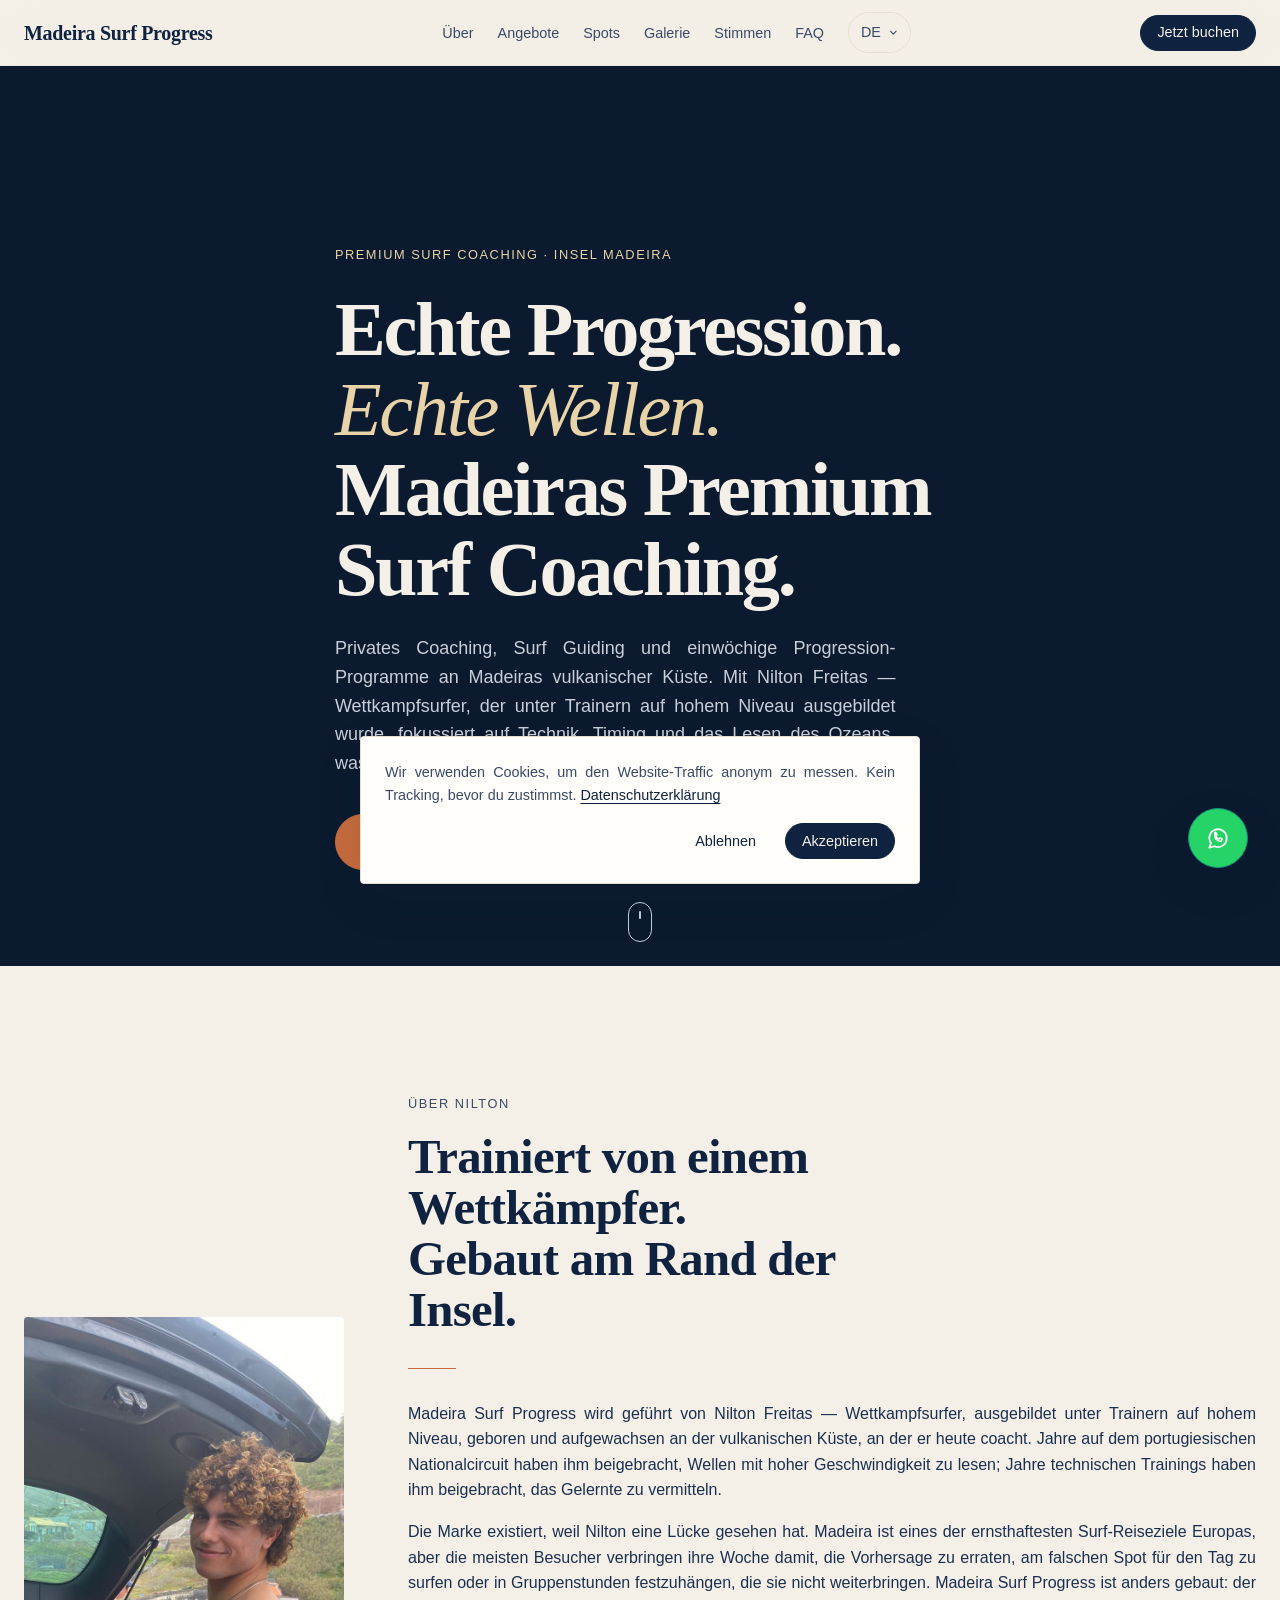
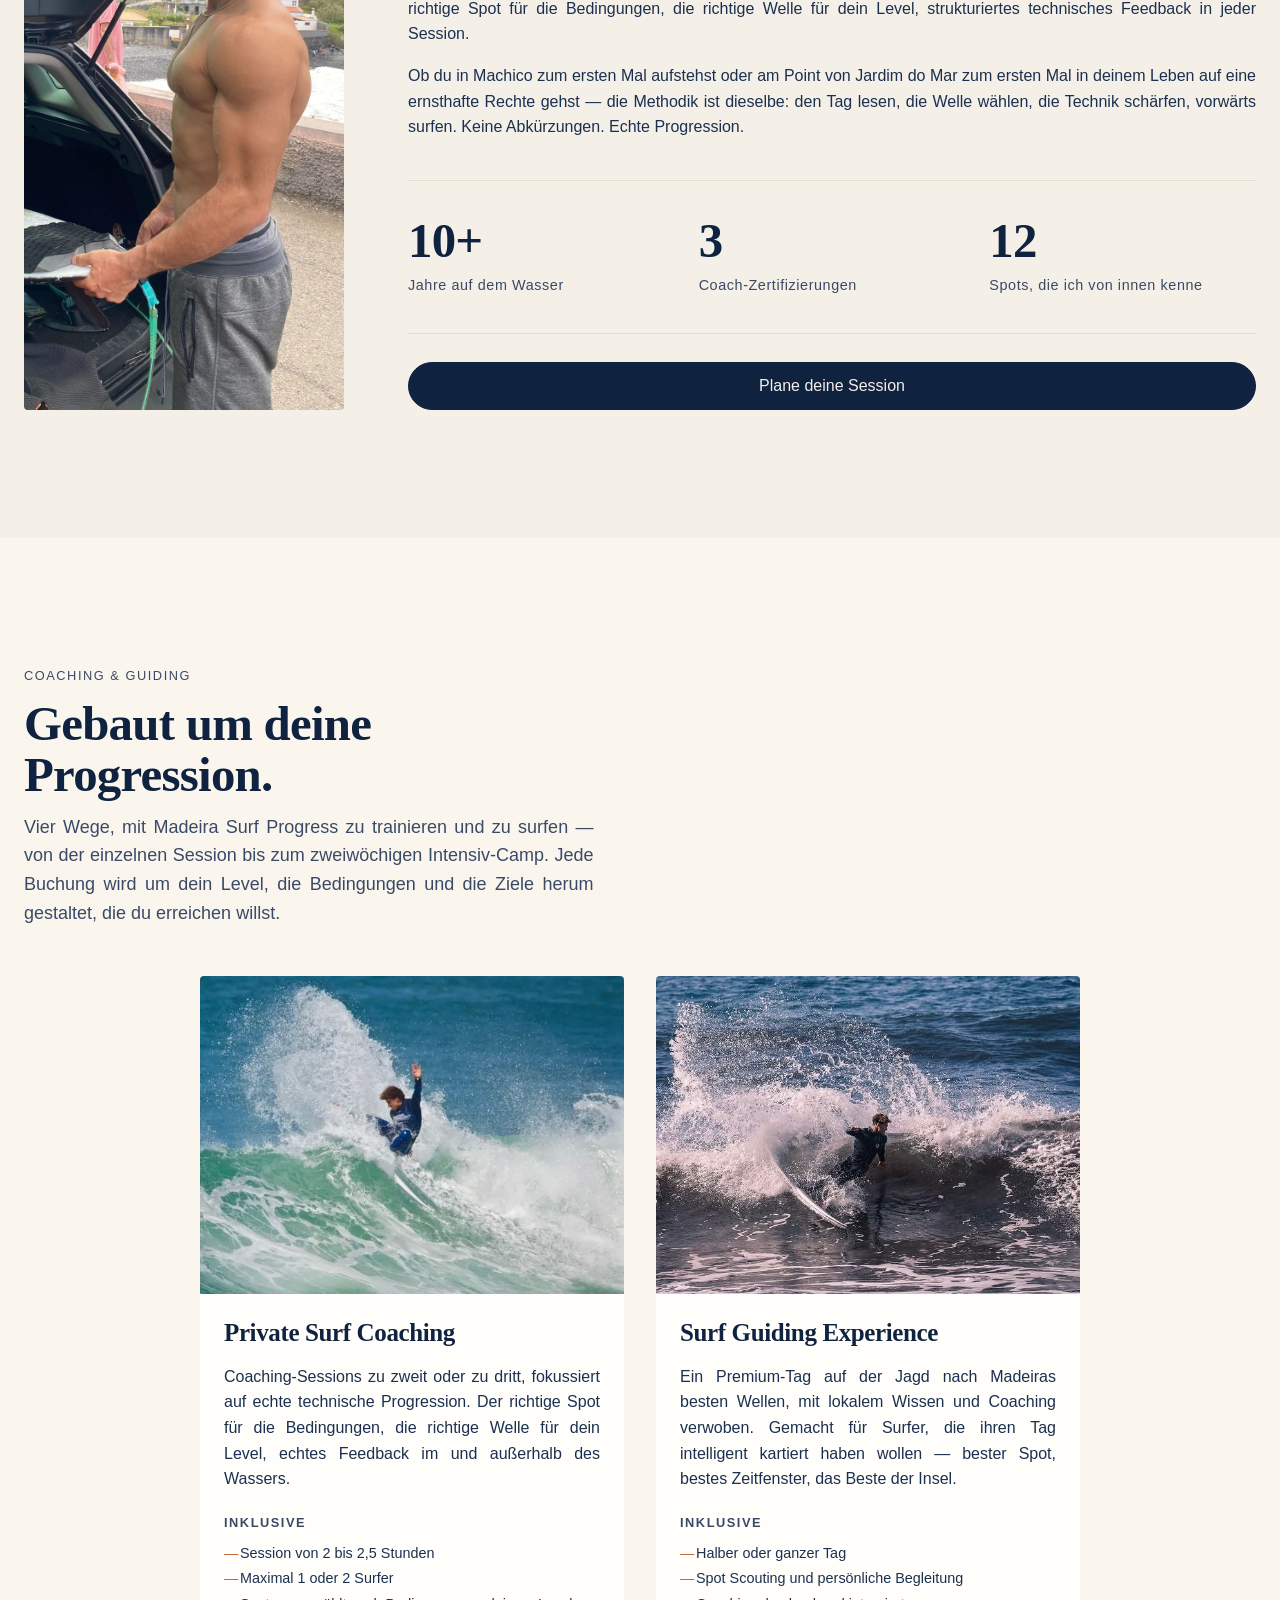
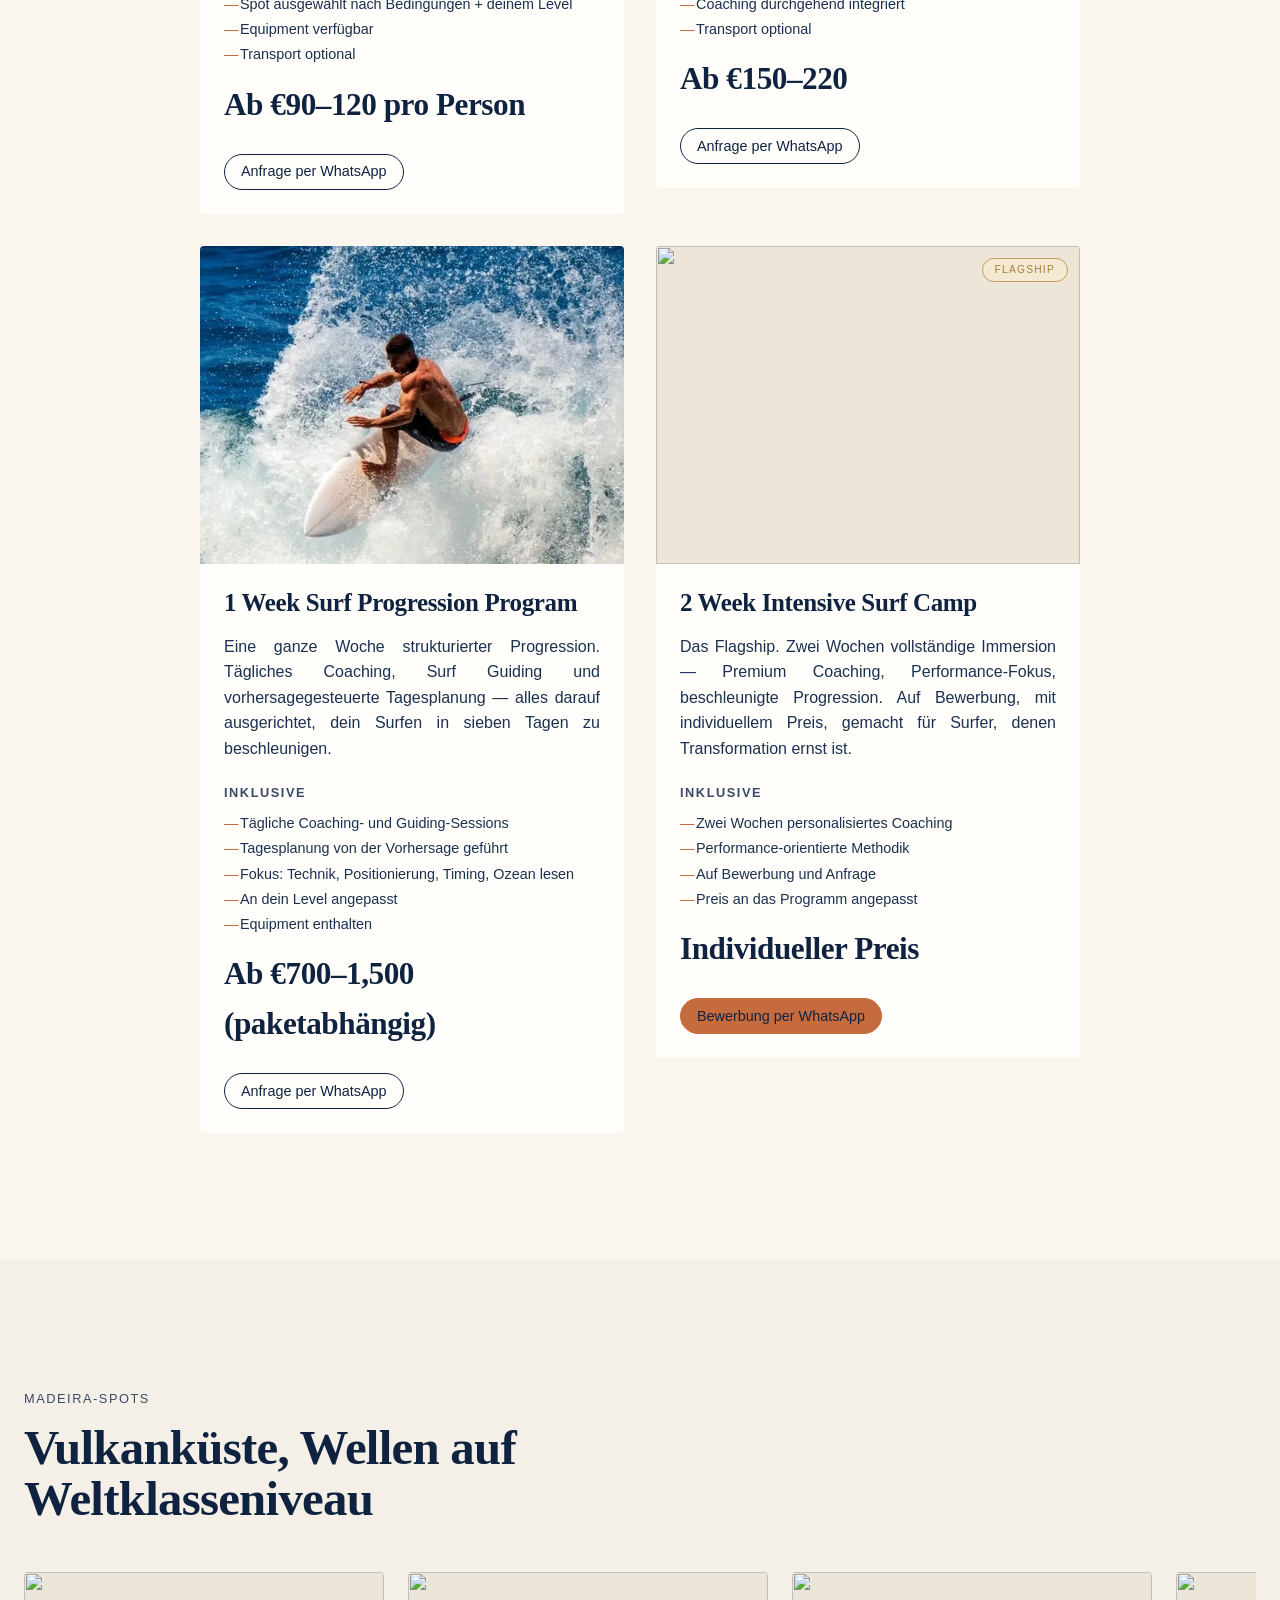
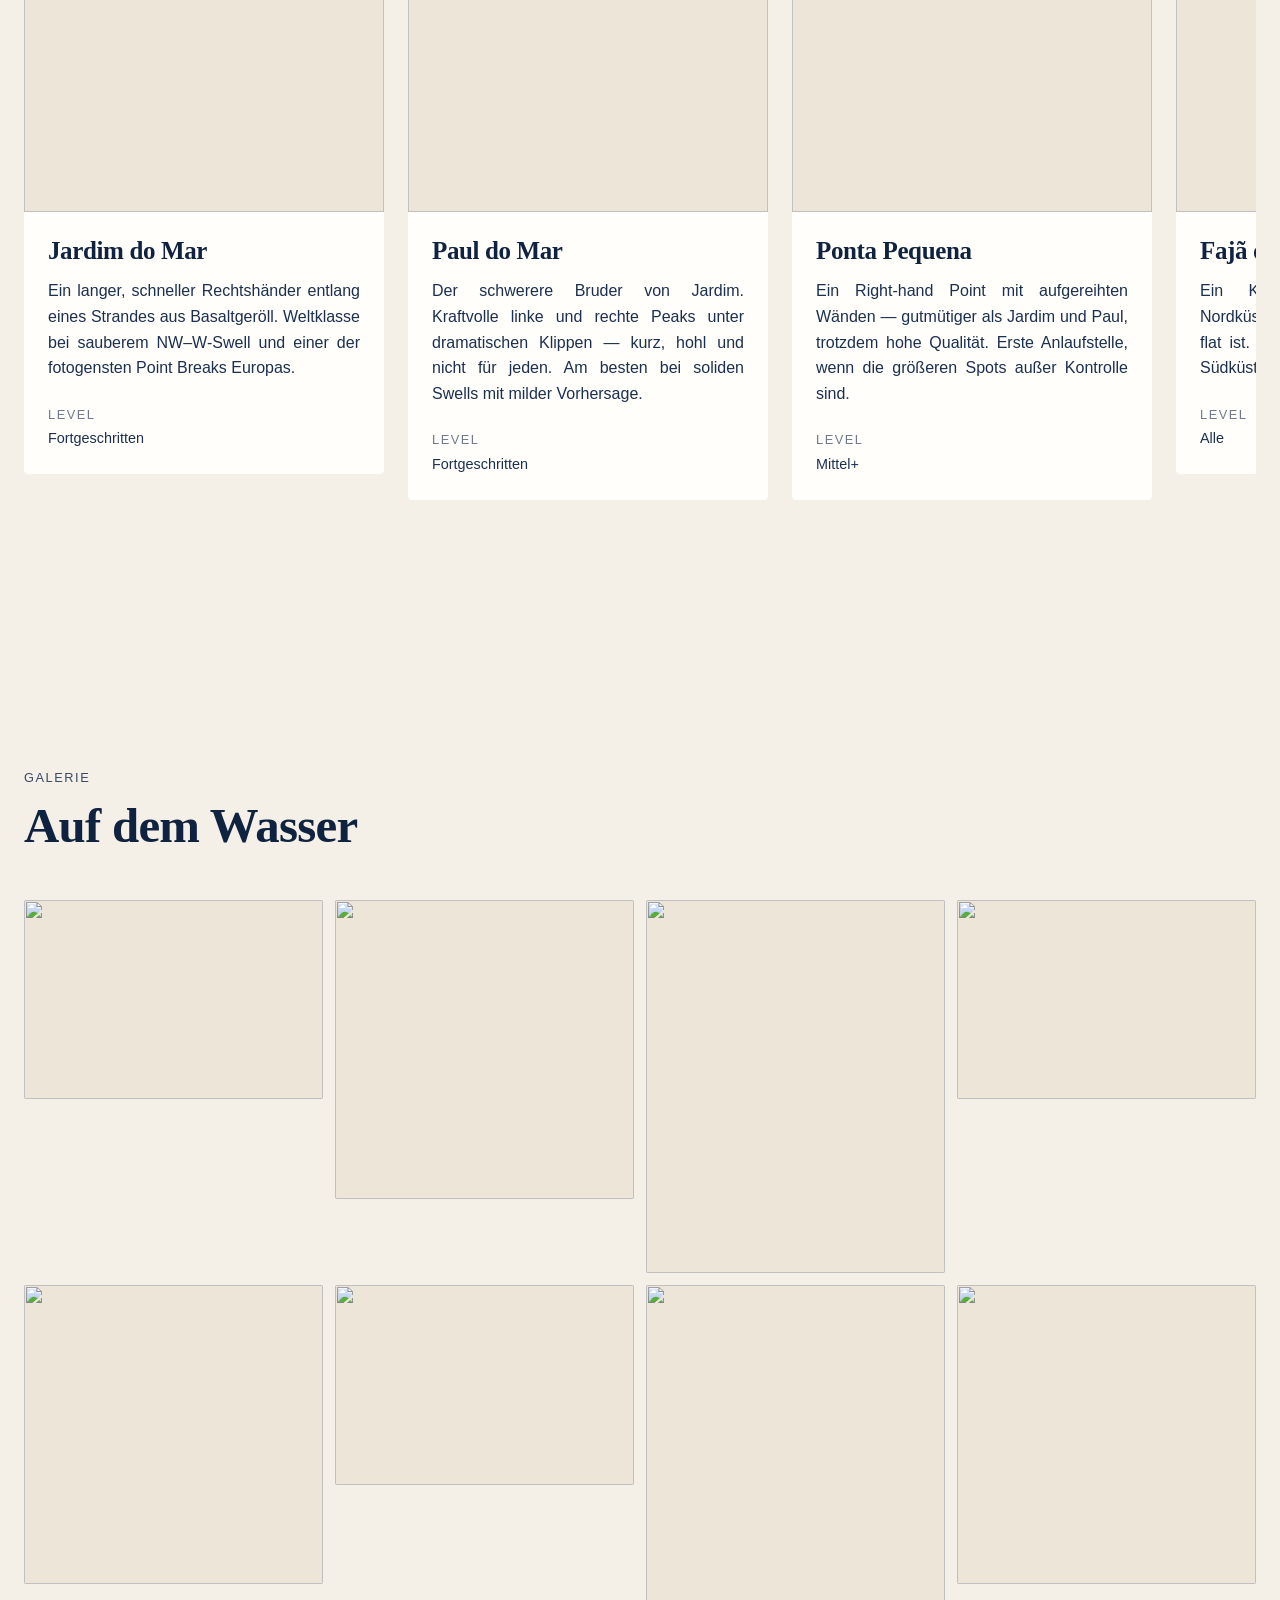
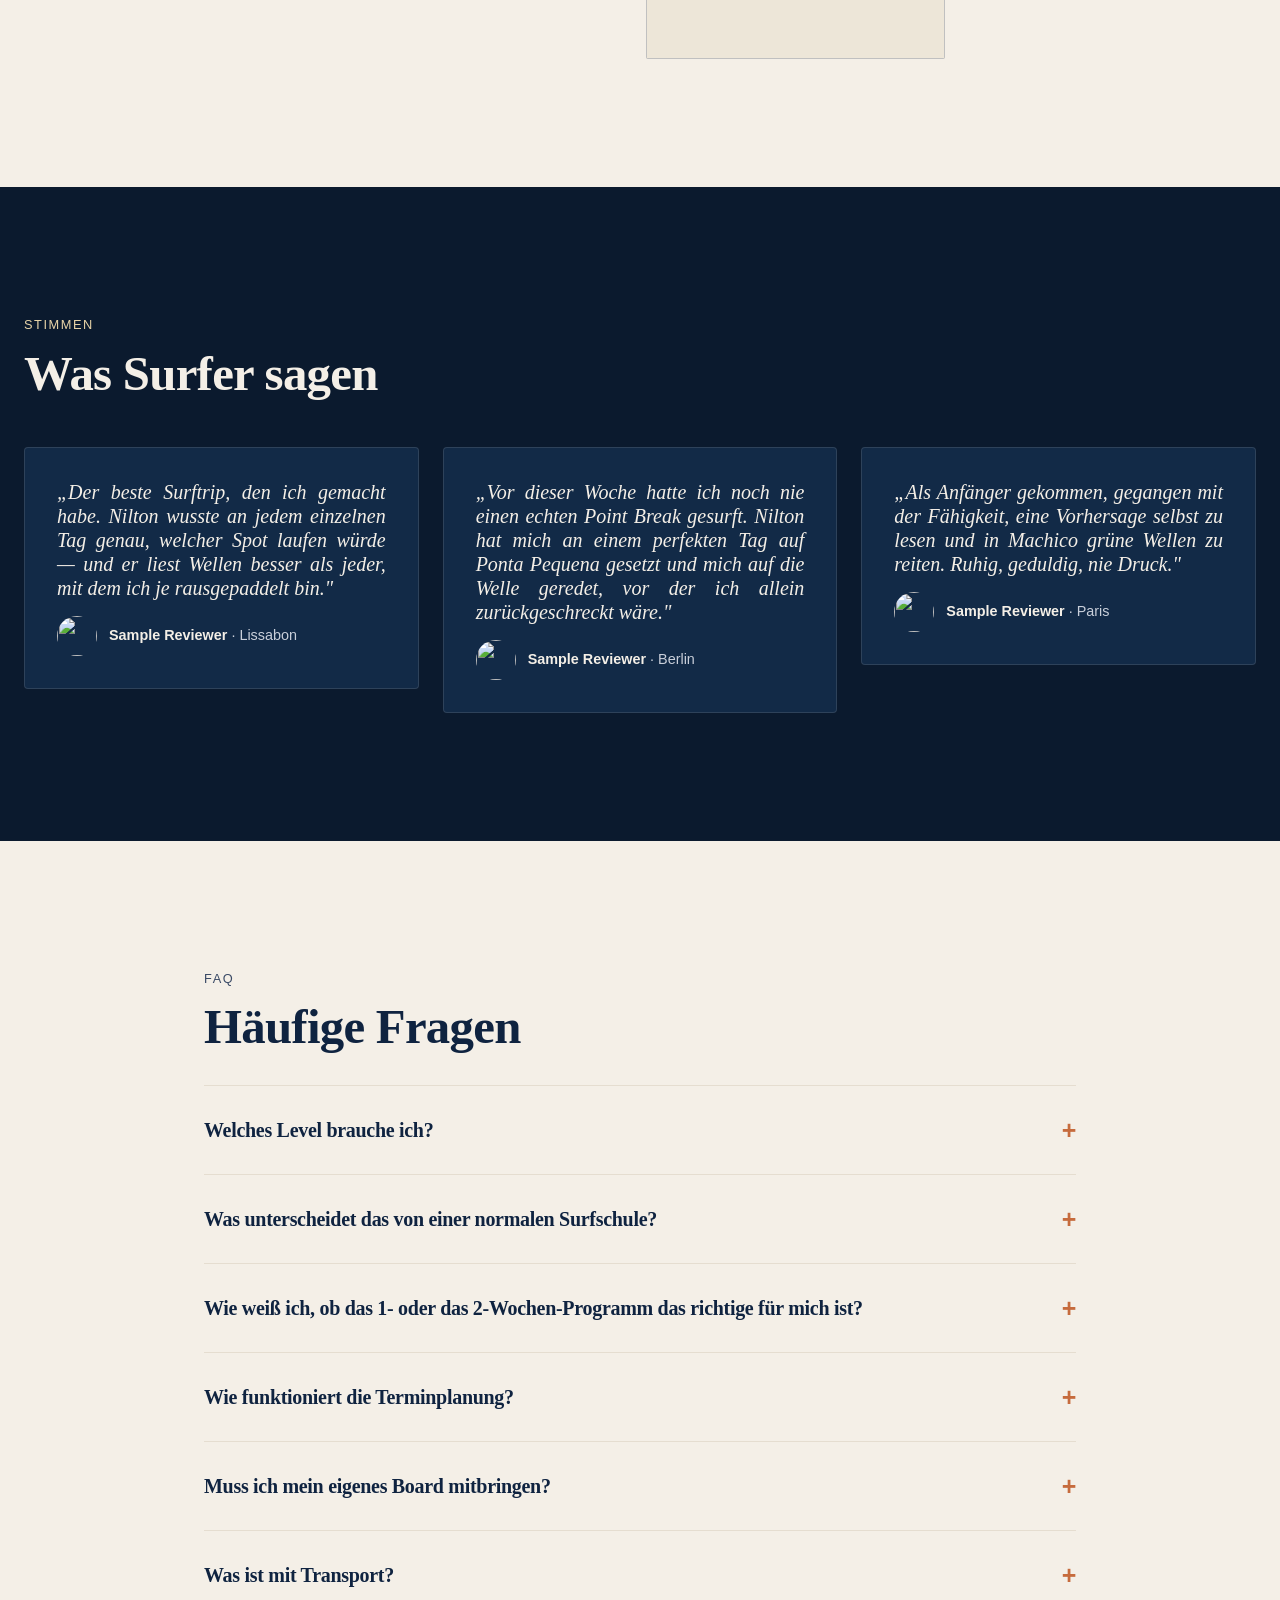
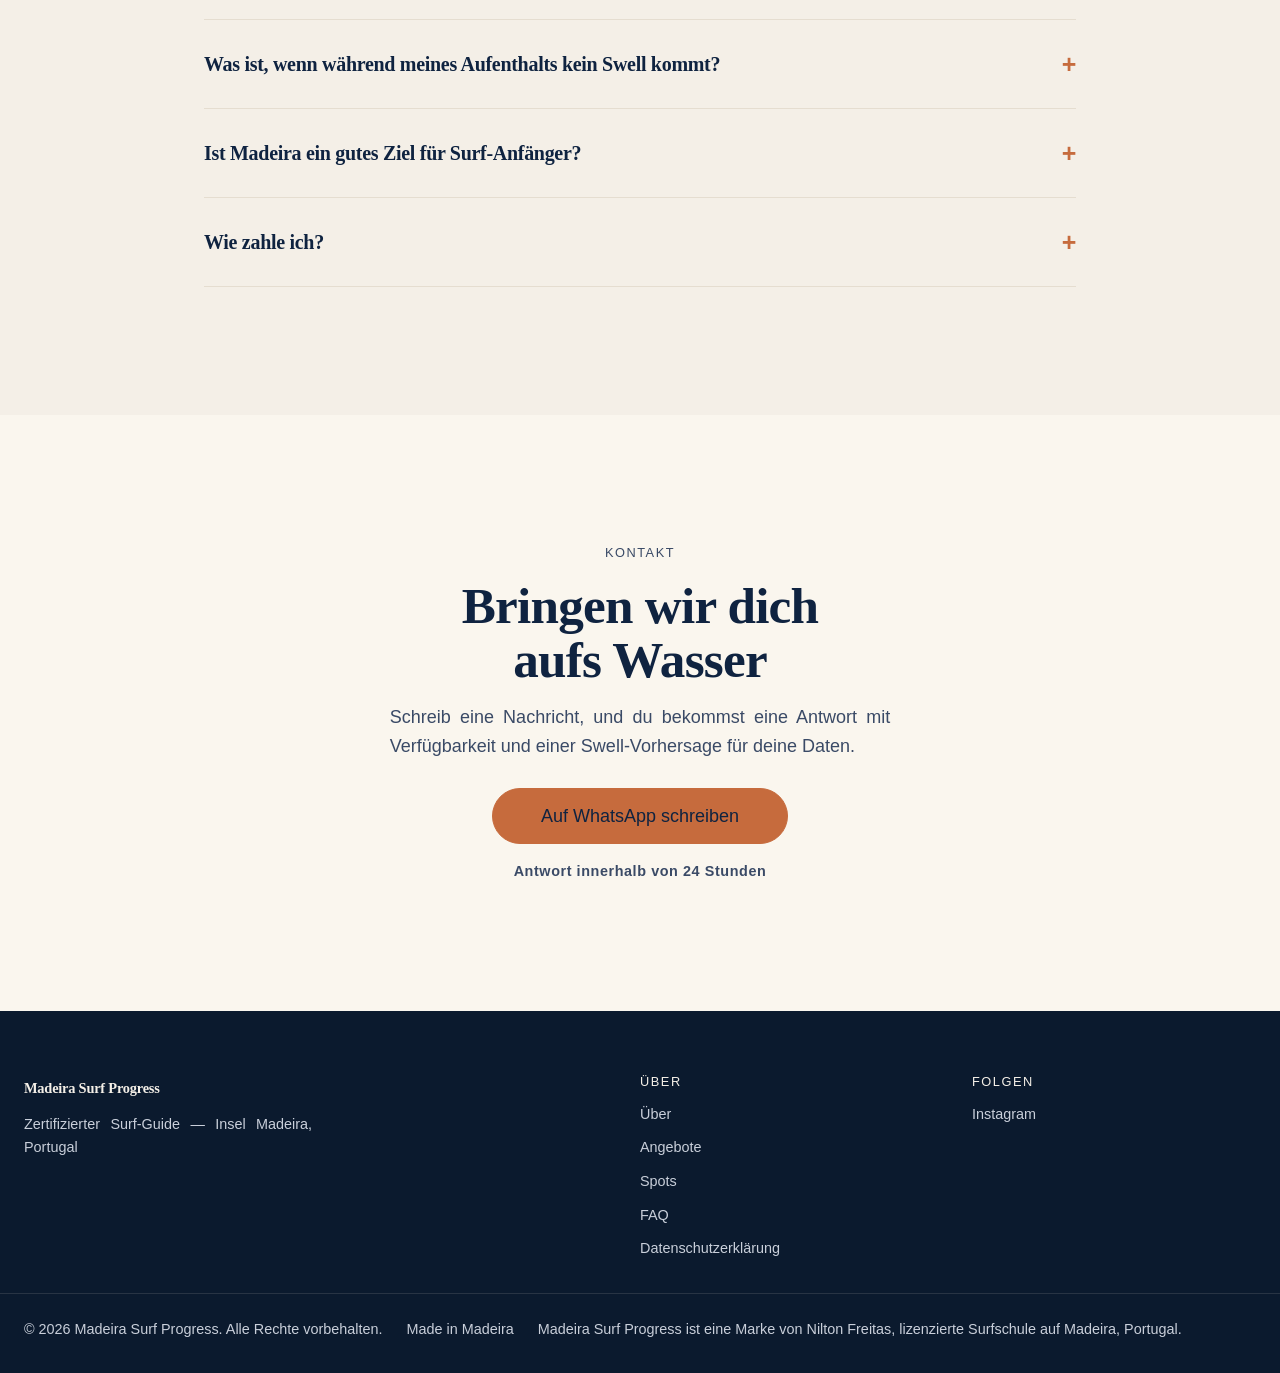
==== commit f20d4b7a: "spots: add Ribeira da Janela, Contreiras, Praia do Seixal + horizontal scroll Three new spot cards a" ====
--- a/de/index.html
+++ b/de/index.html
@@ -337,9 +337,6 @@
             <p data-content-id="spots.jardim.desc">Ein langer, schneller Rechtshänder entlang eines Strandes aus Basaltgeröll. Weltklasse bei sauberem NW–W-Swell und einer der fotogensten Point Breaks Europas.</p>
             <dl class="card__meta">
               <div><dt data-i18n="spots.tag_level_label"></dt><dd>Fortgeschritten</dd></div>
-              <div><dt data-i18n="spots.tag_swell_label"></dt><dd>NW–W</dd></div>
-              <div><dt data-i18n="spots.tag_wind_label"></dt><dd>NE</dd></div>
-              <div><dt data-i18n="spots.tag_season_label"></dt><dd>X–III</dd></div>
             </dl>
           </div>
         </article></li>
@@ -353,9 +350,6 @@
             <p data-content-id="spots.paul.desc">Der schwerere Bruder von Jardim. Kraftvolle linke und rechte Peaks unter dramatischen Klippen — kurz, hohl und nicht für jeden. Am besten bei soliden Swells mit milder Vorhersage.</p>
             <dl class="card__meta">
               <div><dt data-i18n="spots.tag_level_label"></dt><dd>Fortgeschritten</dd></div>
-              <div><dt data-i18n="spots.tag_swell_label"></dt><dd>NW–W</dd></div>
-              <div><dt data-i18n="spots.tag_wind_label"></dt><dd>E</dd></div>
-              <div><dt data-i18n="spots.tag_season_label"></dt><dd>X–III</dd></div>
             </dl>
           </div>
         </article></li>
@@ -369,9 +363,6 @@
             <p data-content-id="spots.ponta-pequena.desc">Ein Right-hand Point mit aufgereihten Wänden — gutmütiger als Jardim und Paul, trotzdem hohe Qualität. Erste Anlaufstelle, wenn die größeren Spots außer Kontrolle sind.</p>
             <dl class="card__meta">
               <div><dt data-i18n="spots.tag_level_label"></dt><dd>Mittel+</dd></div>
-              <div><dt data-i18n="spots.tag_swell_label"></dt><dd>NW–W</dd></div>
-              <div><dt data-i18n="spots.tag_wind_label"></dt><dd>NE</dd></div>
-              <div><dt data-i18n="spots.tag_season_label"></dt><dd>X–III</dd></div>
             </dl>
           </div>
         </article></li>
@@ -385,9 +376,6 @@
             <p data-content-id="spots.faja-da-areia.desc">Ein Kies-Sand-Beach-Break an der Nordküste — der Plan B, wenn der Süden flat ist. Fängt Sommer-Swells ein, die die Südküste nicht sieht.</p>
             <dl class="card__meta">
               <div><dt data-i18n="spots.tag_level_label"></dt><dd>Alle</dd></div>
-              <div><dt data-i18n="spots.tag_swell_label"></dt><dd>N–NE</dd></div>
-              <div><dt data-i18n="spots.tag_wind_label"></dt><dd>S</dd></div>
-              <div><dt data-i18n="spots.tag_season_label"></dt><dd>V–IX</dd></div>
             </dl>
           </div>
         </article></li>
@@ -401,9 +389,6 @@
             <p data-content-id="spots.porto-da-cruz.desc">Ikonische Schwarzsand-Bucht unter dem Penha-de-Águia-Felsen. Mehrere Peaks, Wellen mit mittlerer Power und ein offenes Gefühl — eine starke Session und ein starkes Foto.</p>
             <dl class="card__meta">
               <div><dt data-i18n="spots.tag_level_label"></dt><dd>Mittel</dd></div>
-              <div><dt data-i18n="spots.tag_swell_label"></dt><dd>N–NE</dd></div>
-              <div><dt data-i18n="spots.tag_wind_label"></dt><dd>S–SW</dd></div>
-              <div><dt data-i18n="spots.tag_season_label"></dt><dd>III–XI</dd></div>
             </dl>
           </div>
         </article></li>
@@ -417,9 +402,45 @@
             <p data-content-id="spots.machico.desc">Niltons Heimspot. Geschützte Bucht, mildes Weißwasser, sanfte Take-offs — der Ort, wo Erstbesucher zum ersten Mal aufstehen. Ganzjährig, mit der dichtesten lokalen Crew.</p>
             <dl class="card__meta">
               <div><dt data-i18n="spots.tag_level_label"></dt><dd>Anfänger</dd></div>
-              <div><dt data-i18n="spots.tag_swell_label"></dt><dd>Jeder</dd></div>
-              <div><dt data-i18n="spots.tag_wind_label"></dt><dd>W</dd></div>
-              <div><dt data-i18n="spots.tag_season_label"></dt><dd>I–XII</dd></div>
+            </dl>
+          </div>
+        </article></li>
+
+        <li><article class="card spot-card">
+          <div class="card__media">
+            <img src="https://picsum.photos/seed/spot-ribeira/1600/1067" alt="" width="1600" height="1067" loading="lazy" data-placeholder="true">
+          </div>
+          <div class="card__body">
+            <h3 class="card__title">Ribeira da Janela</h3>
+            <p data-content-id="spots.ribeira-da-janela.desc" data-placeholder="true">Far-west valley spot. Long, powerful left-hand point that lights up on solid NW swells. Exposed and committing — advanced surfers only.</p>
+            <dl class="card__meta">
+              <div><dt data-i18n="spots.tag_level_label"></dt><dd>Fortgeschritten</dd></div>
+            </dl>
+          </div>
+        </article></li>
+
+        <li><article class="card spot-card">
+          <div class="card__media">
+            <img src="https://picsum.photos/seed/spot-contreiras/1600/1067" alt="" width="1600" height="1067" loading="lazy" data-placeholder="true">
+          </div>
+          <div class="card__body">
+            <h3 class="card__title">Contreiras</h3>
+            <p data-content-id="spots.contreiras.desc" data-placeholder="true">Hidden gem with quality right-hand walls. Works in a narrow swell window; the tight take-off keeps the crowd small. Advanced surfers only.</p>
+            <dl class="card__meta">
+              <div><dt data-i18n="spots.tag_level_label"></dt><dd>Fortgeschritten</dd></div>
+            </dl>
+          </div>
+        </article></li>
+
+        <li><article class="card spot-card">
+          <div class="card__media">
+            <img src="https://picsum.photos/seed/spot-seixal/1600/1067" alt="" width="1600" height="1067" loading="lazy" data-placeholder="true">
+          </div>
+          <div class="card__body">
+            <h3 class="card__title">Praia do Seixal</h3>
+            <p data-content-id="spots.praia-do-seixal.desc" data-placeholder="true">North-coast black-sand bay. Sheltered take-offs and forgiving whitewater — a friendlier alternative when Machico is crowded.</p>
+            <dl class="card__meta">
+              <div><dt data-i18n="spots.tag_level_label"></dt><dd>Anfänger</dd></div>
             </dl>
           </div>
         </article></li>
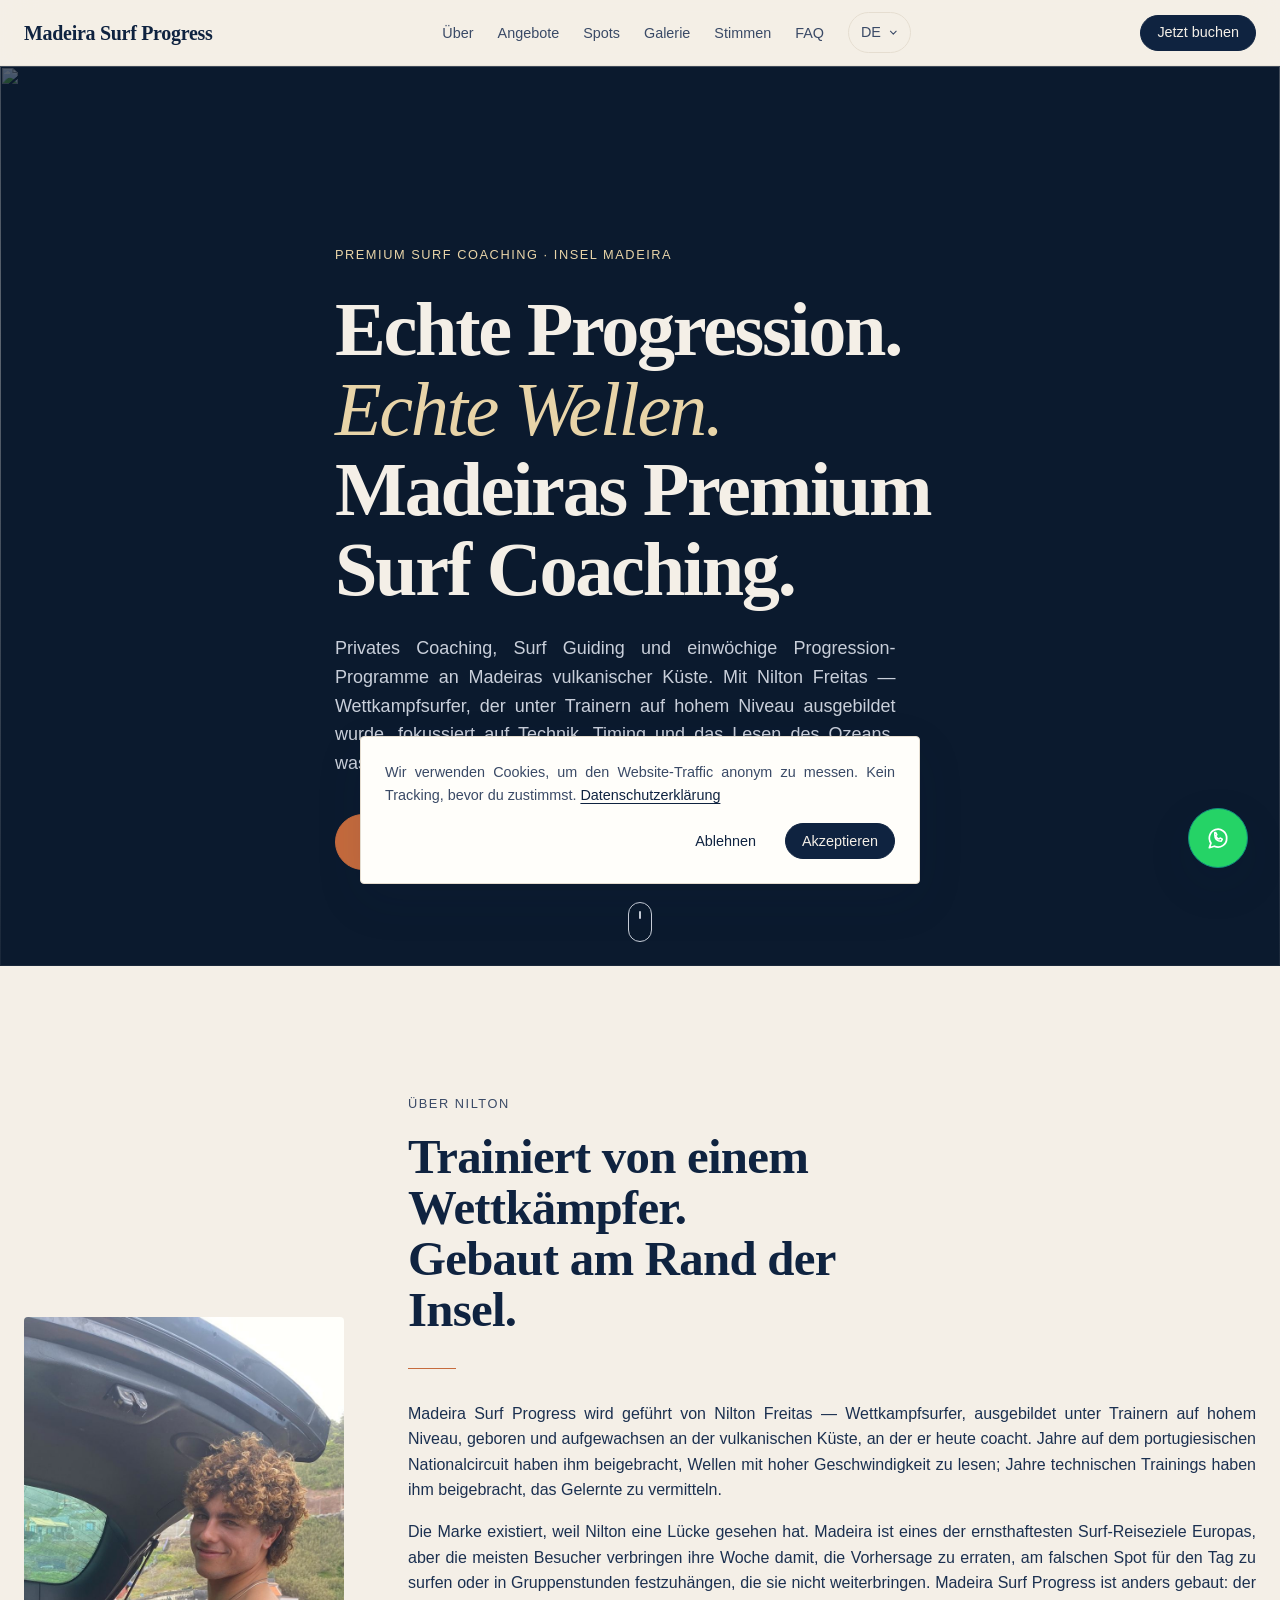
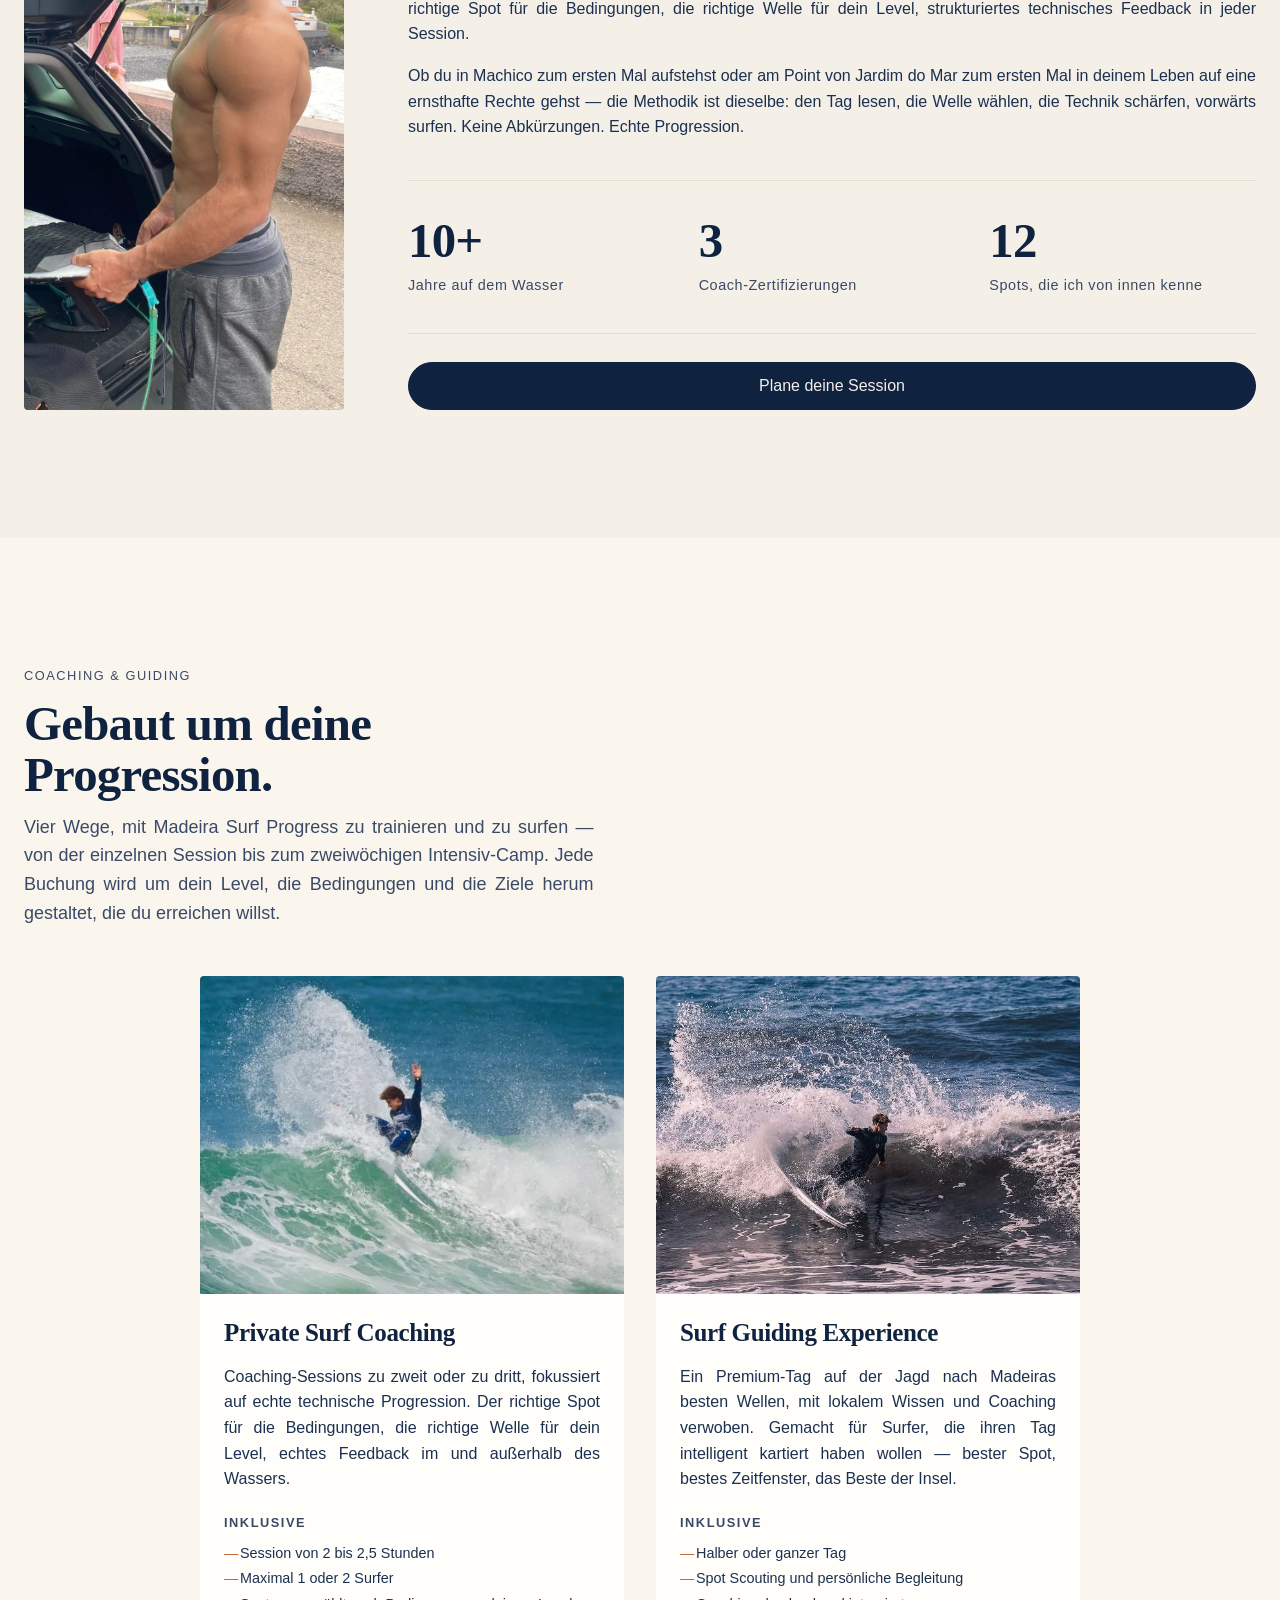
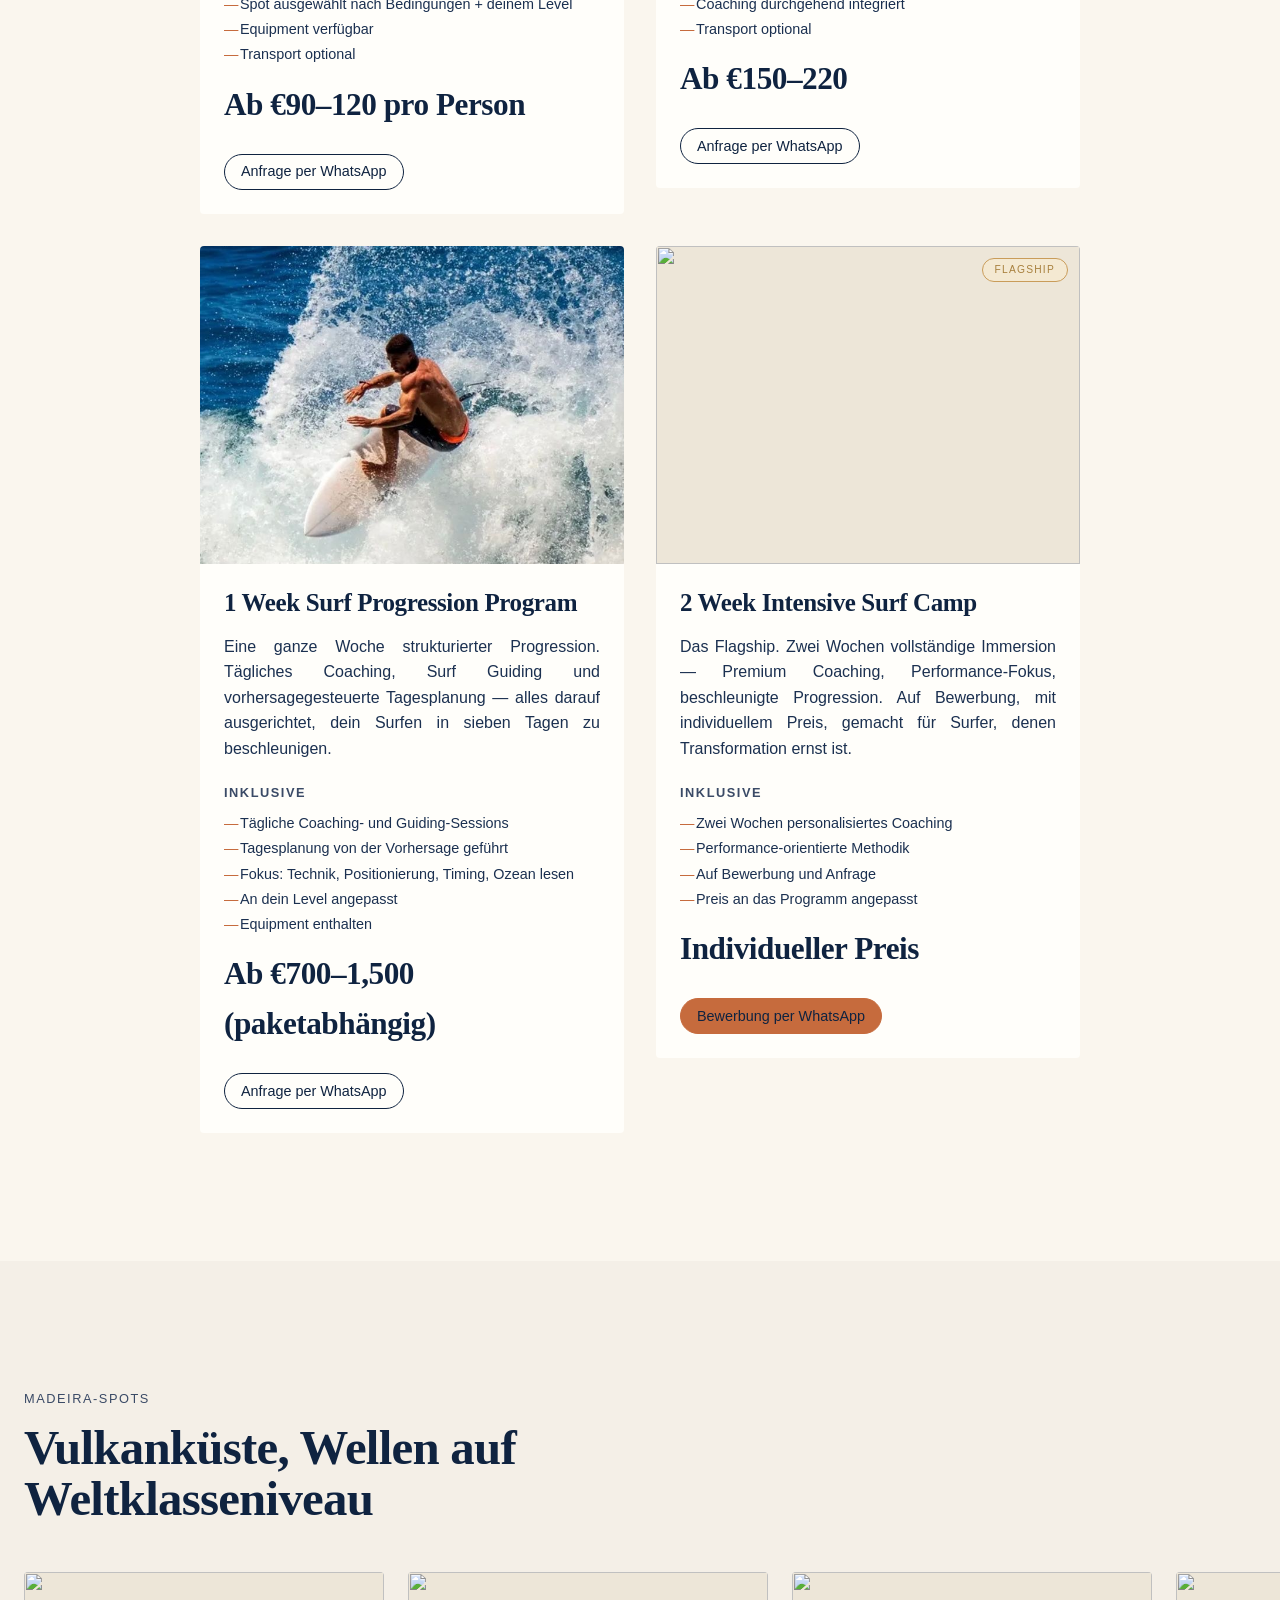
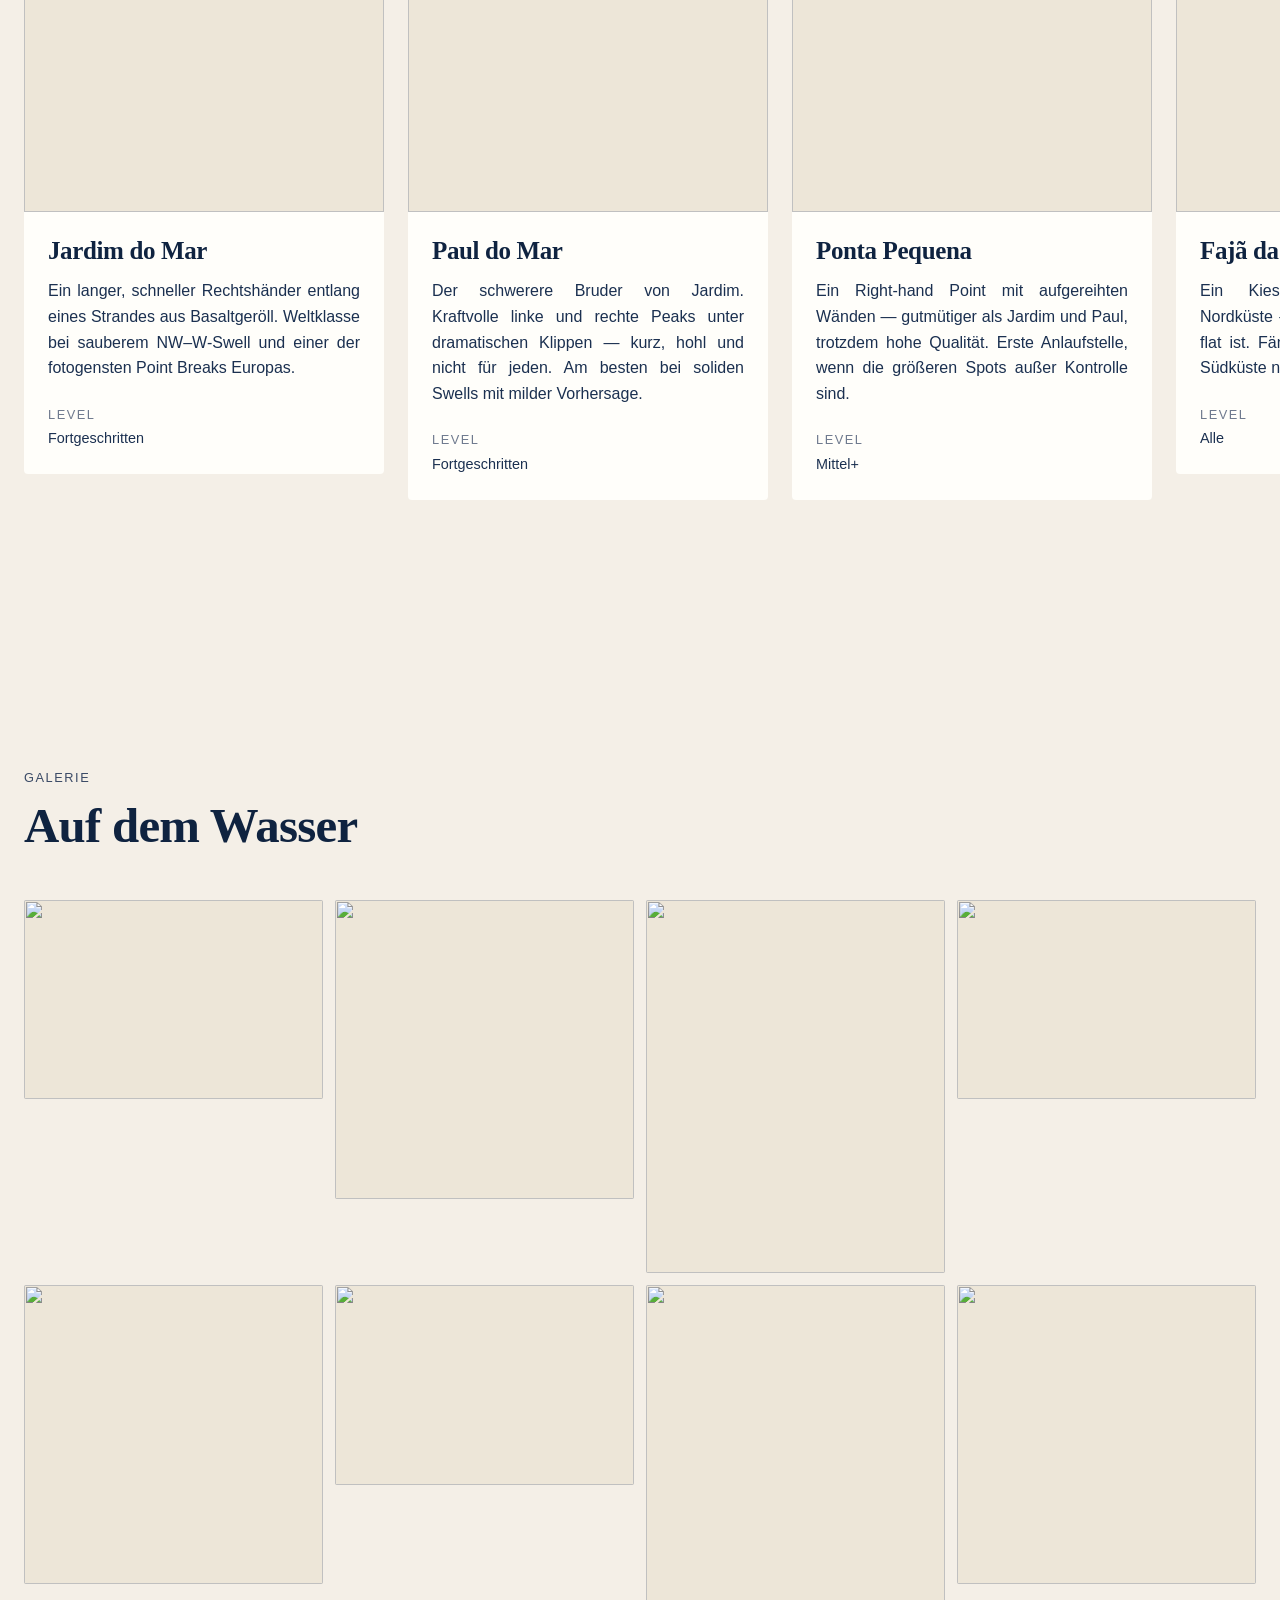
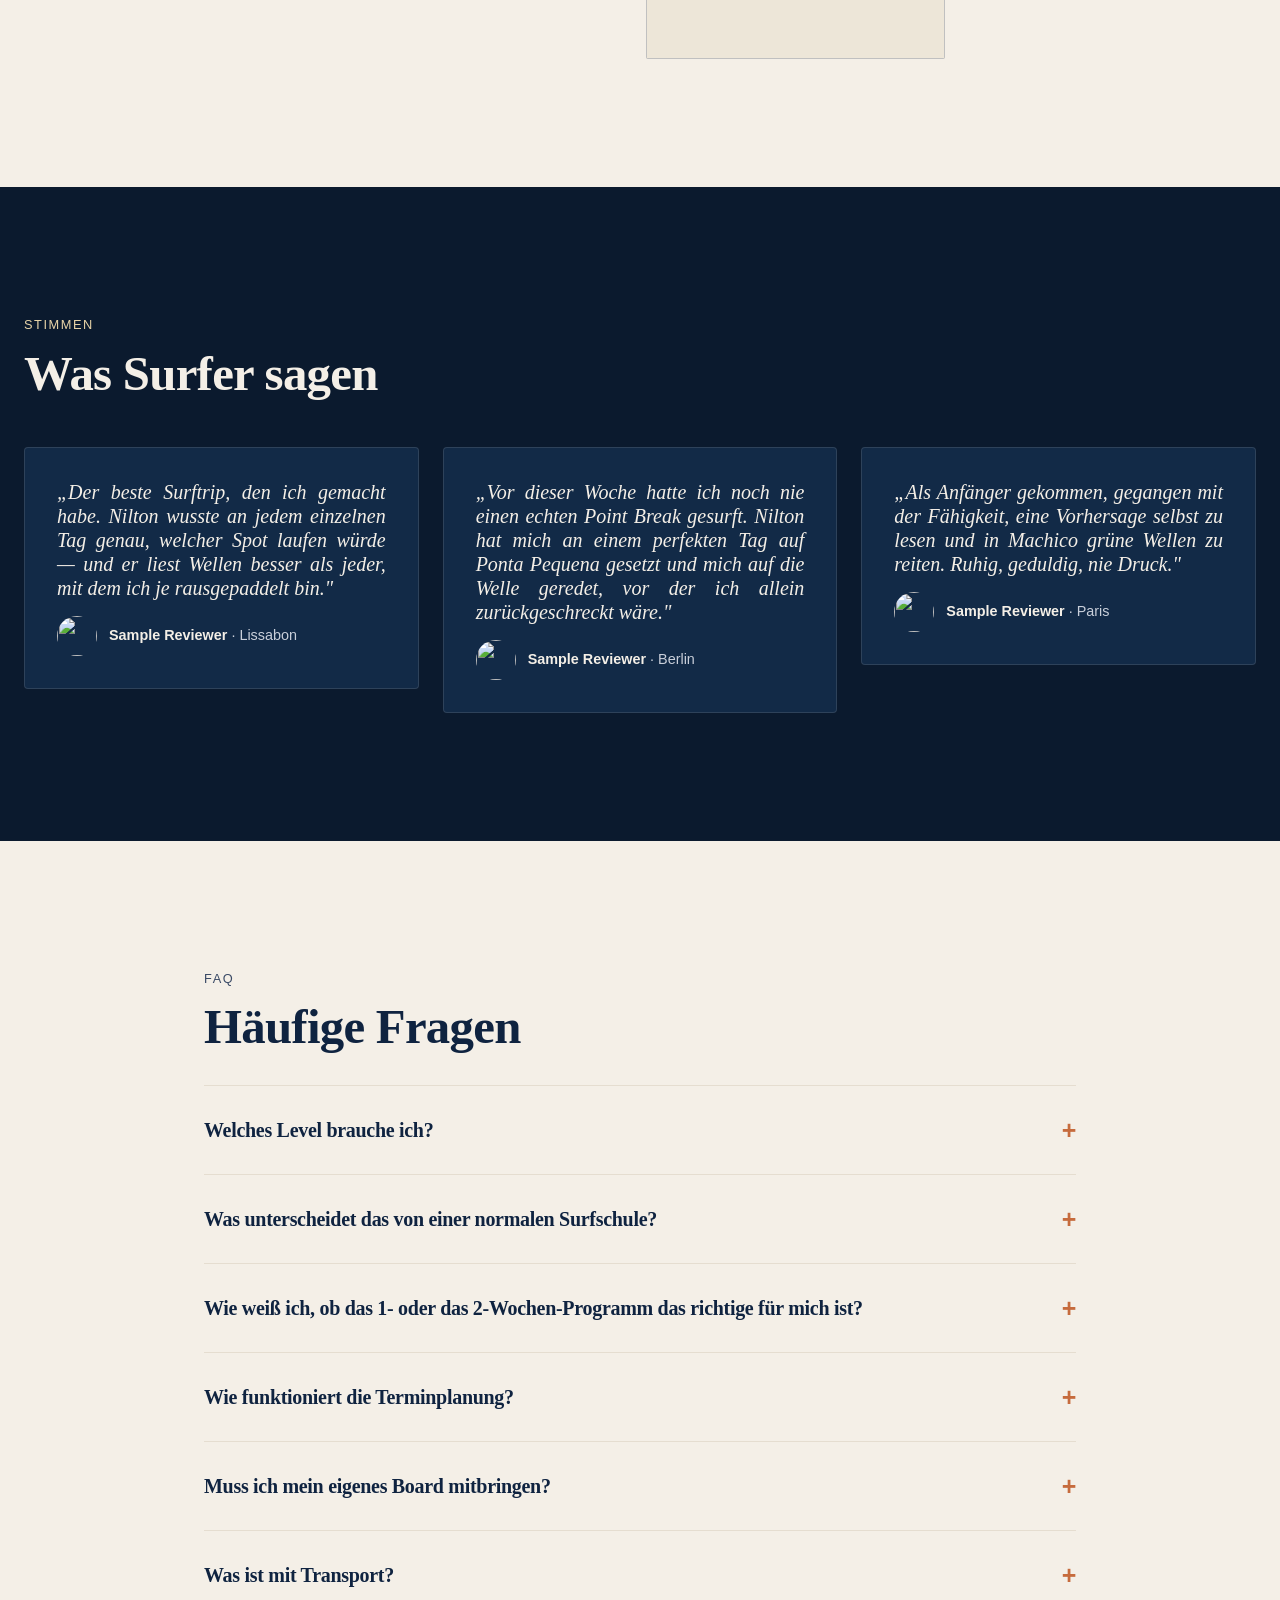
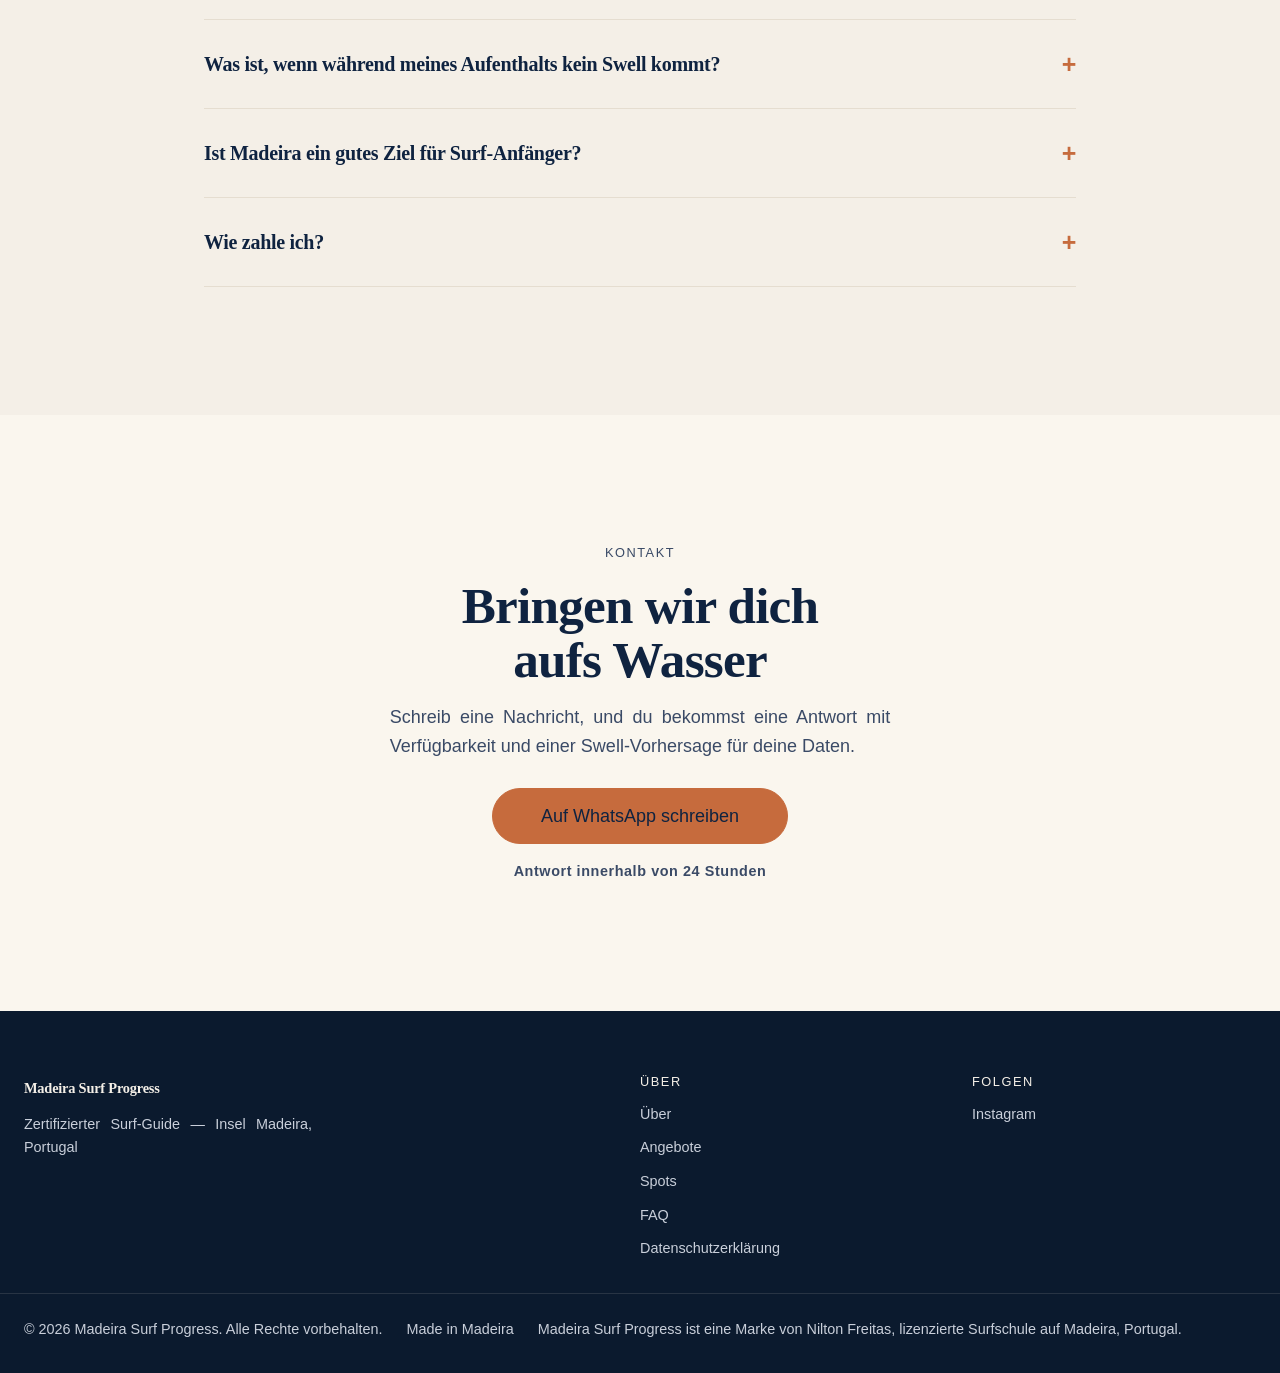
==== commit 83dc3b84: "site: swap placeholder domain for madeirasurfcoach.com The production domain was bought on 2026-07-2" ====
--- a/de/index.html
+++ b/de/index.html
@@ -8,20 +8,20 @@
   <title>Madeira Surf Progress | Coaching und geführte Sessions</title>
   <meta name="description" content="Surfe Madeiras legendäre Wellen mit Nilton Freitas — zertifizierter Coach, der alle Levels in Jardim do Mar, Paul do Mar, Ponta Pequena und darüber hinaus begleitet.">
 
-  <link rel="canonical" href="https://niltonfreitas.surf/de/">
-  <link rel="alternate" hreflang="en" href="https://niltonfreitas.surf/en/">
-  <link rel="alternate" hreflang="pt-PT" href="https://niltonfreitas.surf/pt/">
-  <link rel="alternate" hreflang="fr" href="https://niltonfreitas.surf/fr/">
-  <link rel="alternate" hreflang="de" href="https://niltonfreitas.surf/de/">
-  <link rel="alternate" hreflang="uk" href="https://niltonfreitas.surf/uk/">
-  <link rel="alternate" hreflang="x-default" href="https://niltonfreitas.surf/">
+  <link rel="canonical" href="https://madeirasurfcoach.com/de/">
+  <link rel="alternate" hreflang="en" href="https://madeirasurfcoach.com/en/">
+  <link rel="alternate" hreflang="pt-PT" href="https://madeirasurfcoach.com/pt/">
+  <link rel="alternate" hreflang="fr" href="https://madeirasurfcoach.com/fr/">
+  <link rel="alternate" hreflang="de" href="https://madeirasurfcoach.com/de/">
+  <link rel="alternate" hreflang="uk" href="https://madeirasurfcoach.com/uk/">
+  <link rel="alternate" hreflang="x-default" href="https://madeirasurfcoach.com/">
 
   <meta property="og:type" content="website">
   <meta property="og:locale" content="de_DE">
   <meta property="og:title" content="Madeira Surf Progress">
   <meta property="og:description" content="Zertifizierter Surf-Coach an Madeiras Vulkanküste. Buche eine Session über WhatsApp.">
-  <meta property="og:url" content="https://niltonfreitas.surf/de/">
-  <meta property="og:image" content="https://niltonfreitas.surf/assets/images/og/og-de.jpg">
+  <meta property="og:url" content="https://madeirasurfcoach.com/de/">
+  <meta property="og:image" content="https://madeirasurfcoach.com/assets/images/og/og-de.jpg">
   <meta property="og:image:width" content="1200">
   <meta property="og:image:height" content="630">
   <meta property="og:image:alt" content="Surfer auf einer langen Rechten in Jardim do Mar, Madeira.">
@@ -29,7 +29,7 @@
   <meta name="twitter:card" content="summary_large_image">
   <meta name="twitter:title" content="Madeira Surf Progress">
   <meta name="twitter:description" content="Zertifizierter Surf-Coach an Madeiras Vulkanküste.">
-  <meta name="twitter:image" content="https://niltonfreitas.surf/assets/images/og/og-de.jpg">
+  <meta name="twitter:image" content="https://madeirasurfcoach.com/assets/images/og/og-de.jpg">
 
   <link rel="icon" href="/assets/images/icons/favicon.ico" sizes="any">
   <link rel="icon" type="image/png" sizes="16x16" href="/assets/images/icons/favicon-16x16.png">
@@ -46,13 +46,13 @@
     "@graph": [
       {
         "@type": "LocalBusiness",
-        "@id": "https://niltonfreitas.surf/#business",
+        "@id": "https://madeirasurfcoach.com/#business",
         "name": "Madeira Surf Progress",
         "legalName": "Nilton Freitas",
         "additionalType": "https://schema.org/SportsActivityLocation",
-        "url": "https://niltonfreitas.surf/",
+        "url": "https://madeirasurfcoach.com/",
         "telephone": "+351966236416",
-        "image": "https://niltonfreitas.surf/assets/images/og/og-de.jpg",
+        "image": "https://madeirasurfcoach.com/assets/images/og/og-de.jpg",
         "priceRange": "€€",
         "address": {
           "@type": "PostalAddress",
@@ -65,17 +65,17 @@
       },
       {
         "@type": "Person",
-        "@id": "https://niltonfreitas.surf/#person",
+        "@id": "https://madeirasurfcoach.com/#person",
         "name": "Nilton Freitas",
         "jobTitle": "Surf Guide & Coach",
-        "worksFor": { "@id": "https://niltonfreitas.surf/#business" },
+        "worksFor": { "@id": "https://madeirasurfcoach.com/#business" },
         "sameAs": [ "https://instagram.com/niltonfreitaas" ]
       },
       {
         "@type": "Service",
-        "@id": "https://niltonfreitas.surf/#service",
+        "@id": "https://madeirasurfcoach.com/#service",
         "serviceType": "Surf-Coaching und geführte Sessions",
-        "provider": { "@id": "https://niltonfreitas.surf/#business" },
+        "provider": { "@id": "https://madeirasurfcoach.com/#business" },
         "areaServed": "Madeira, Portugal",
         "audience": "Surfer aller Levels"
       }
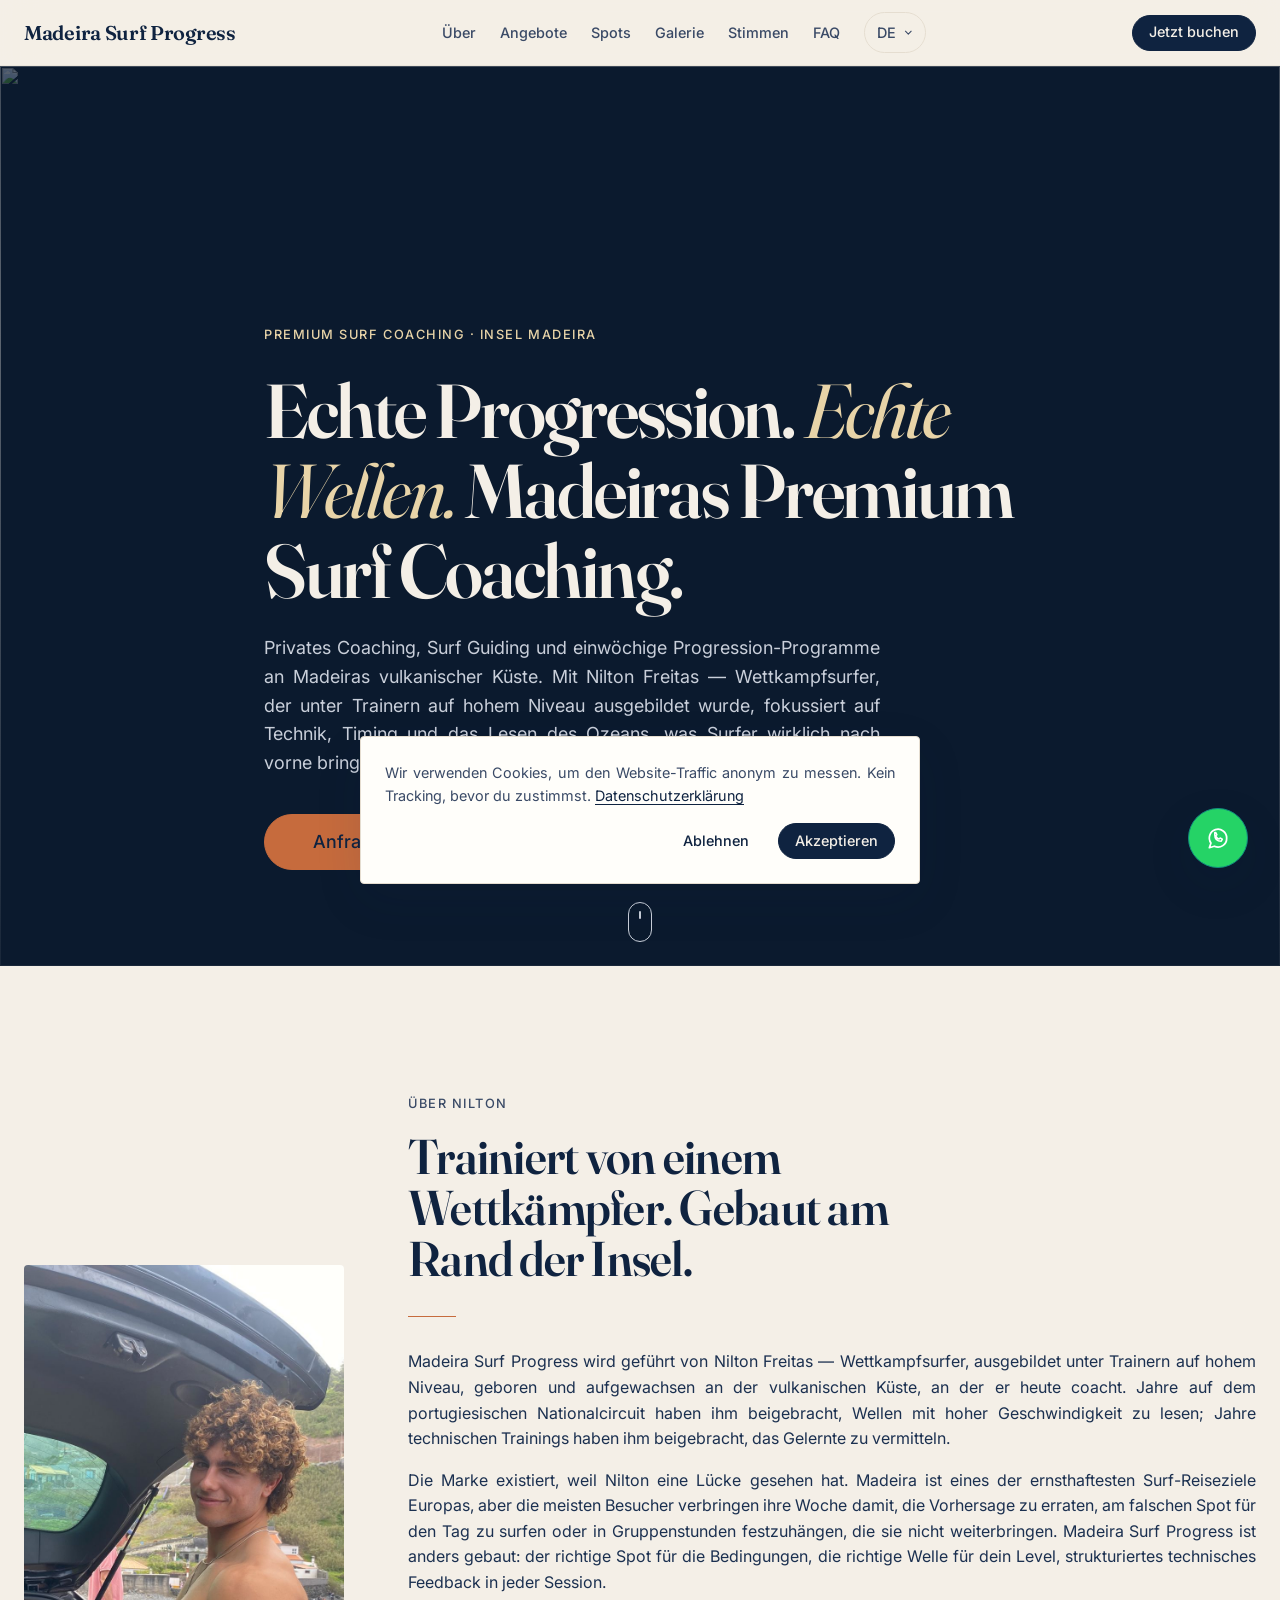
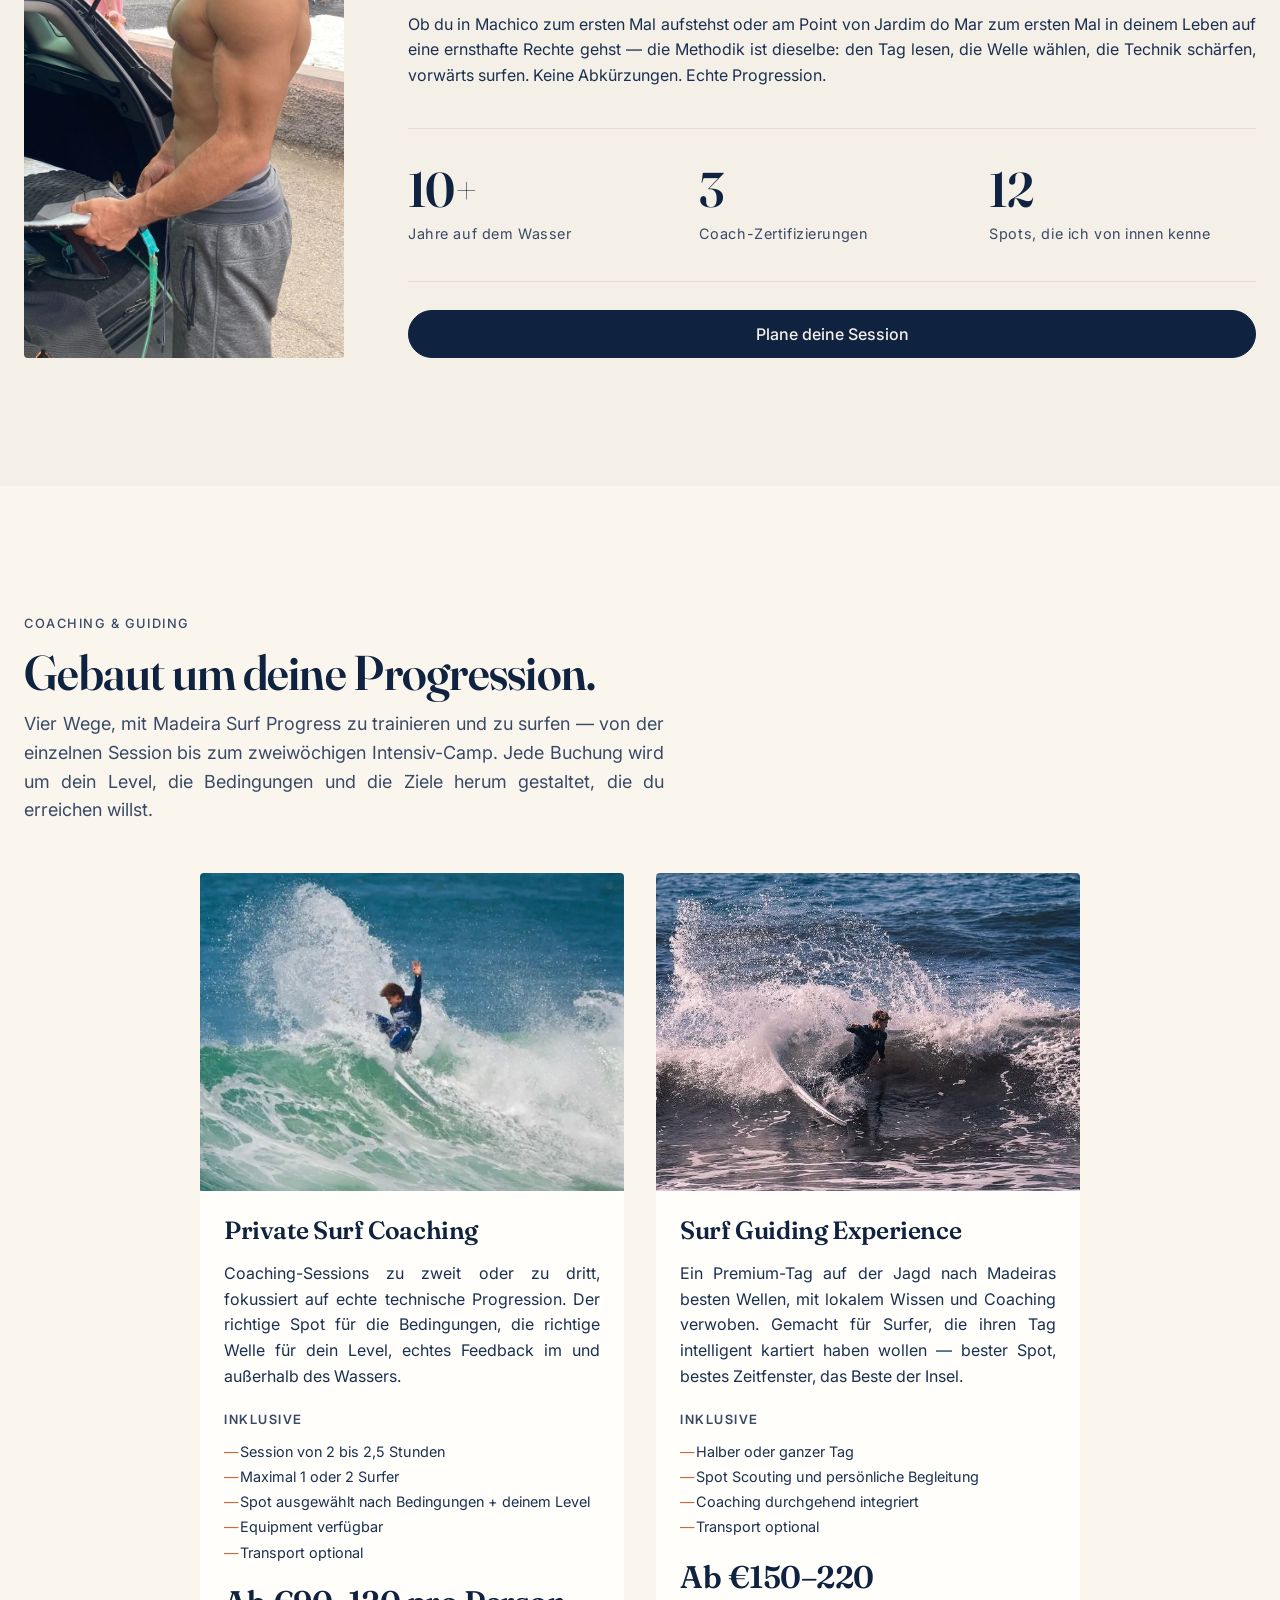
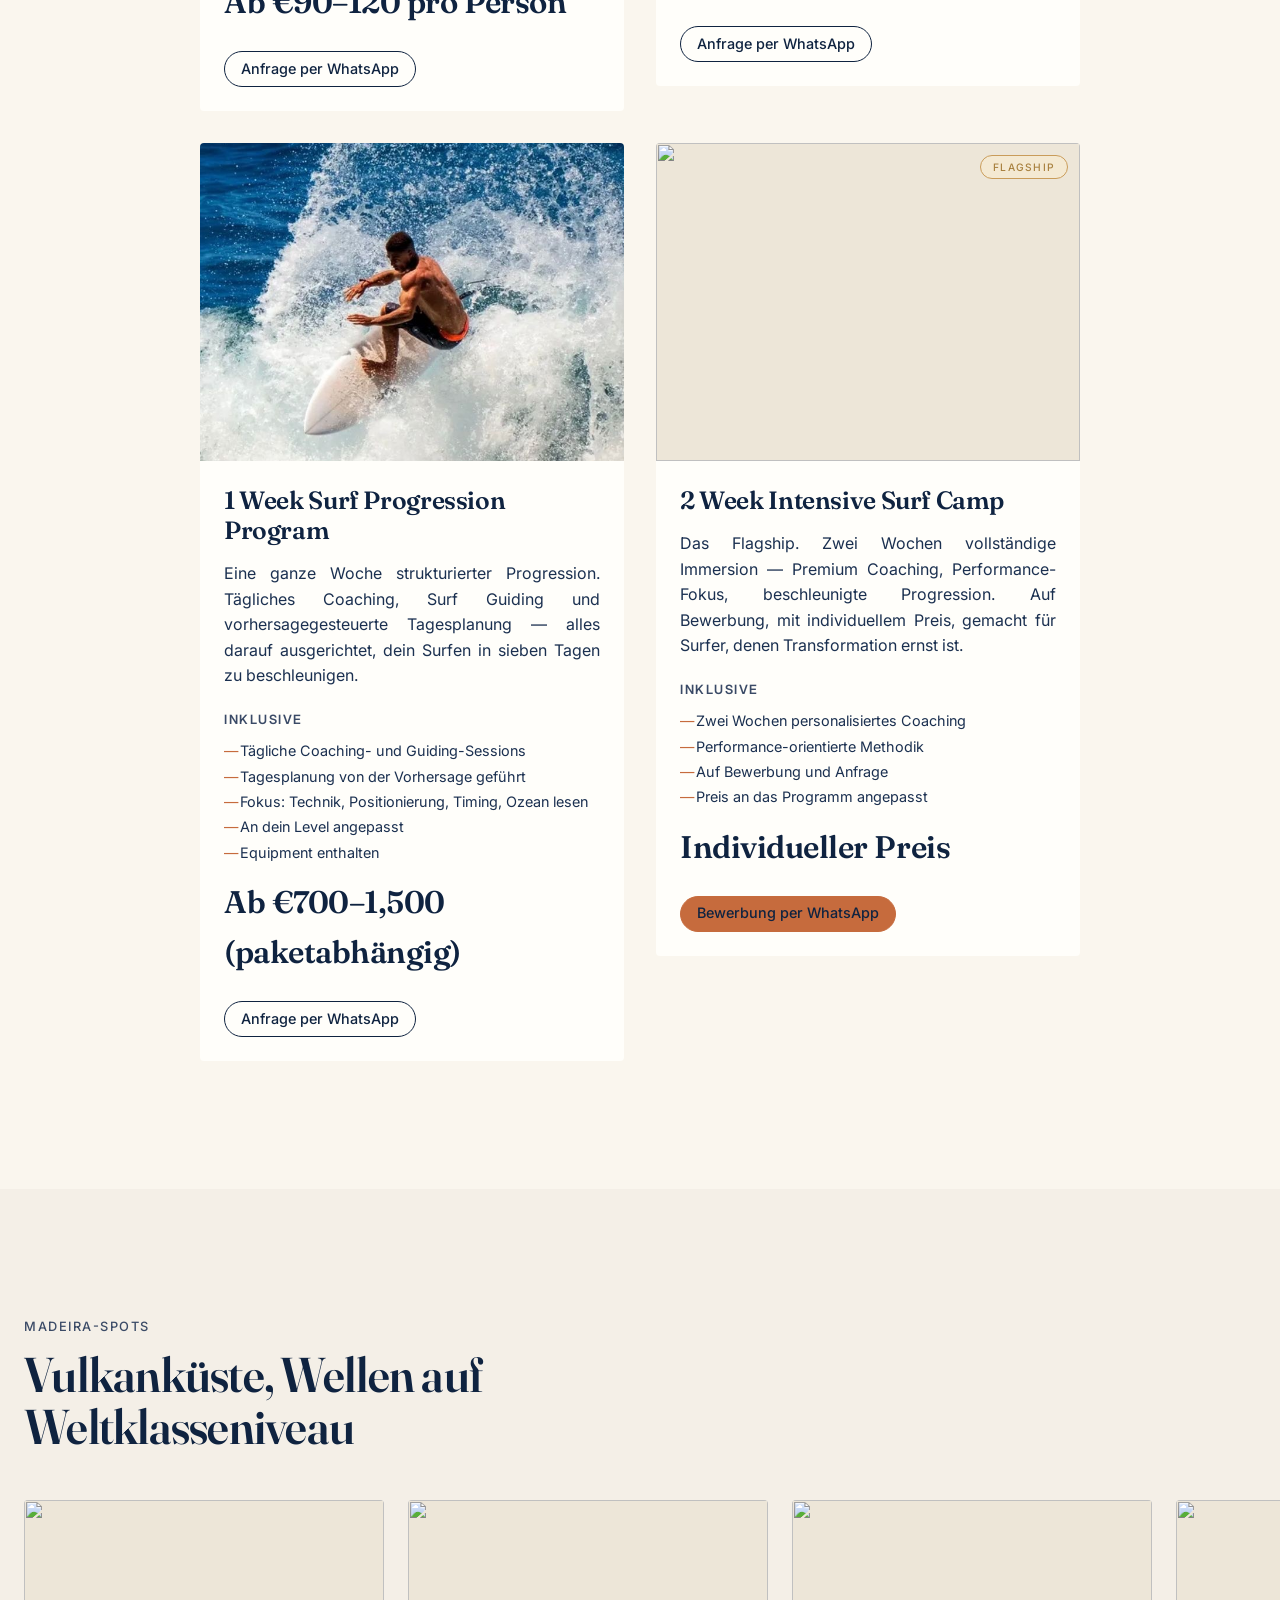
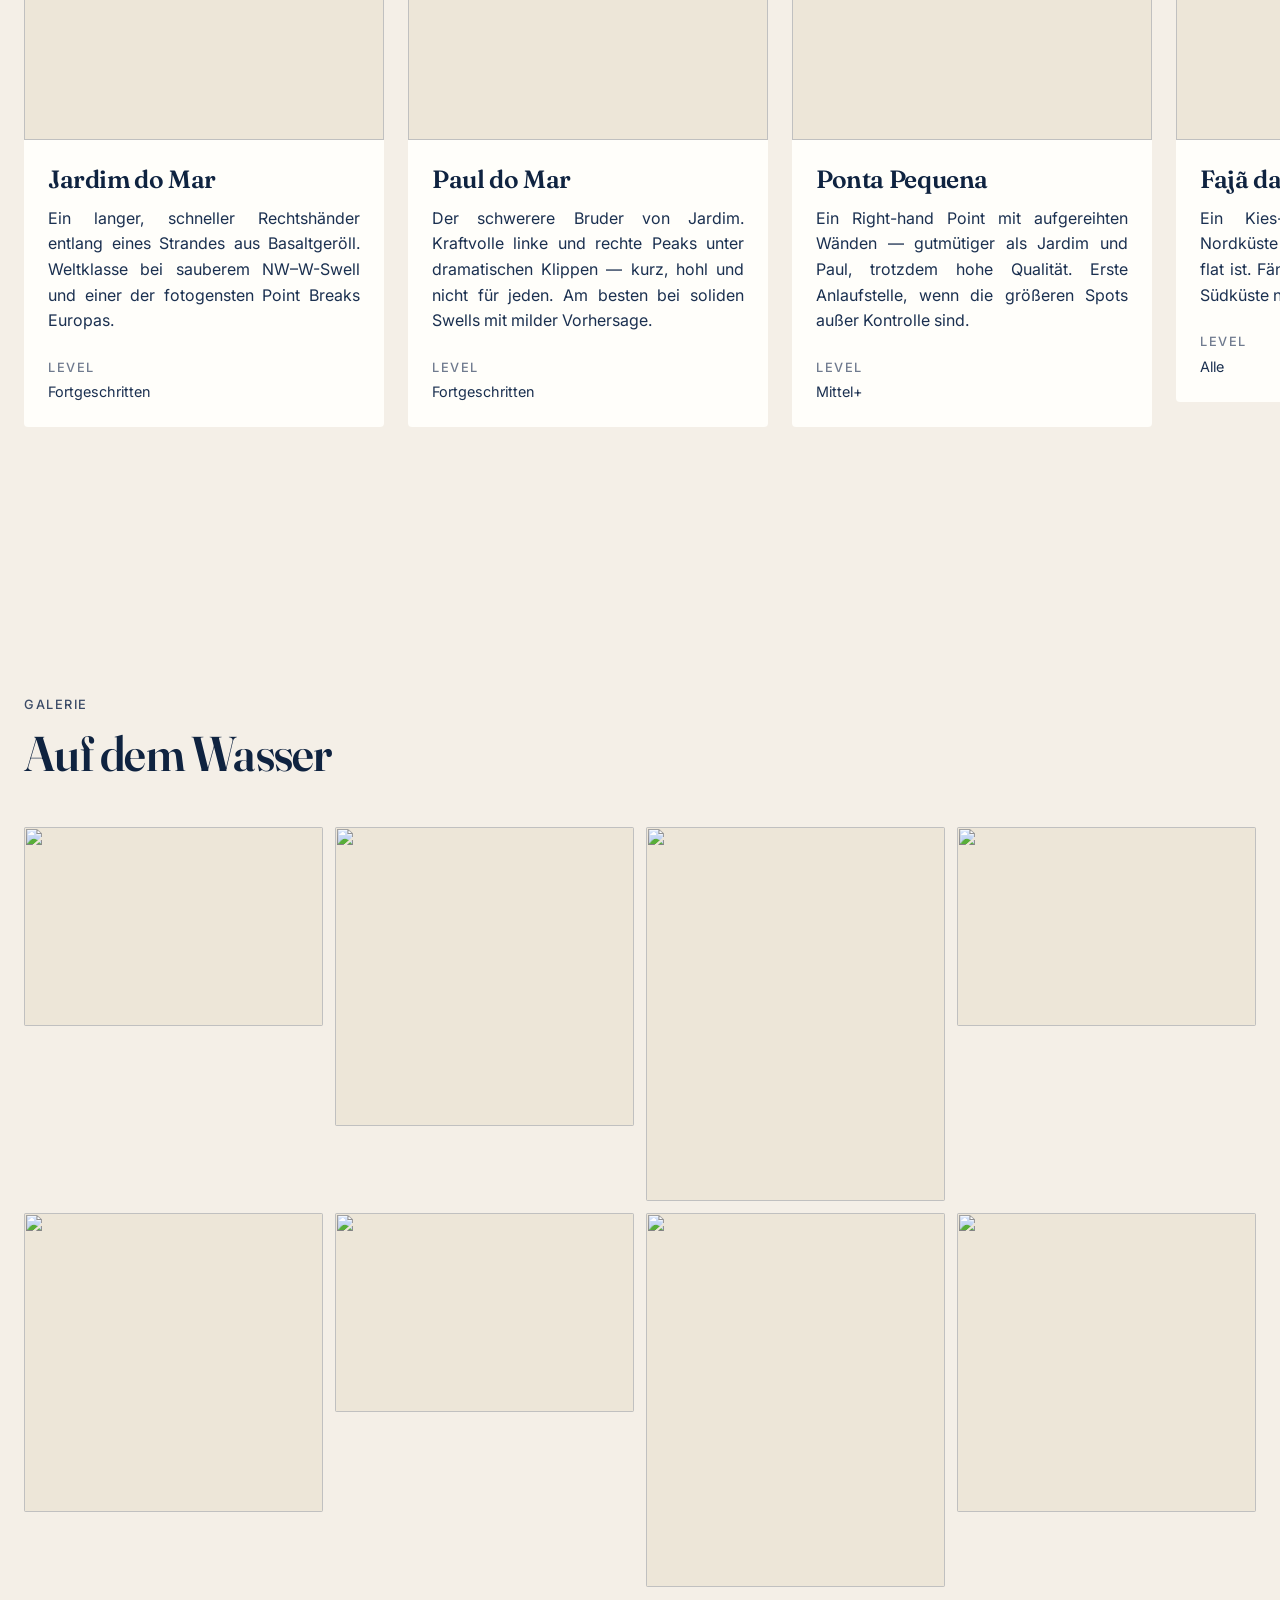
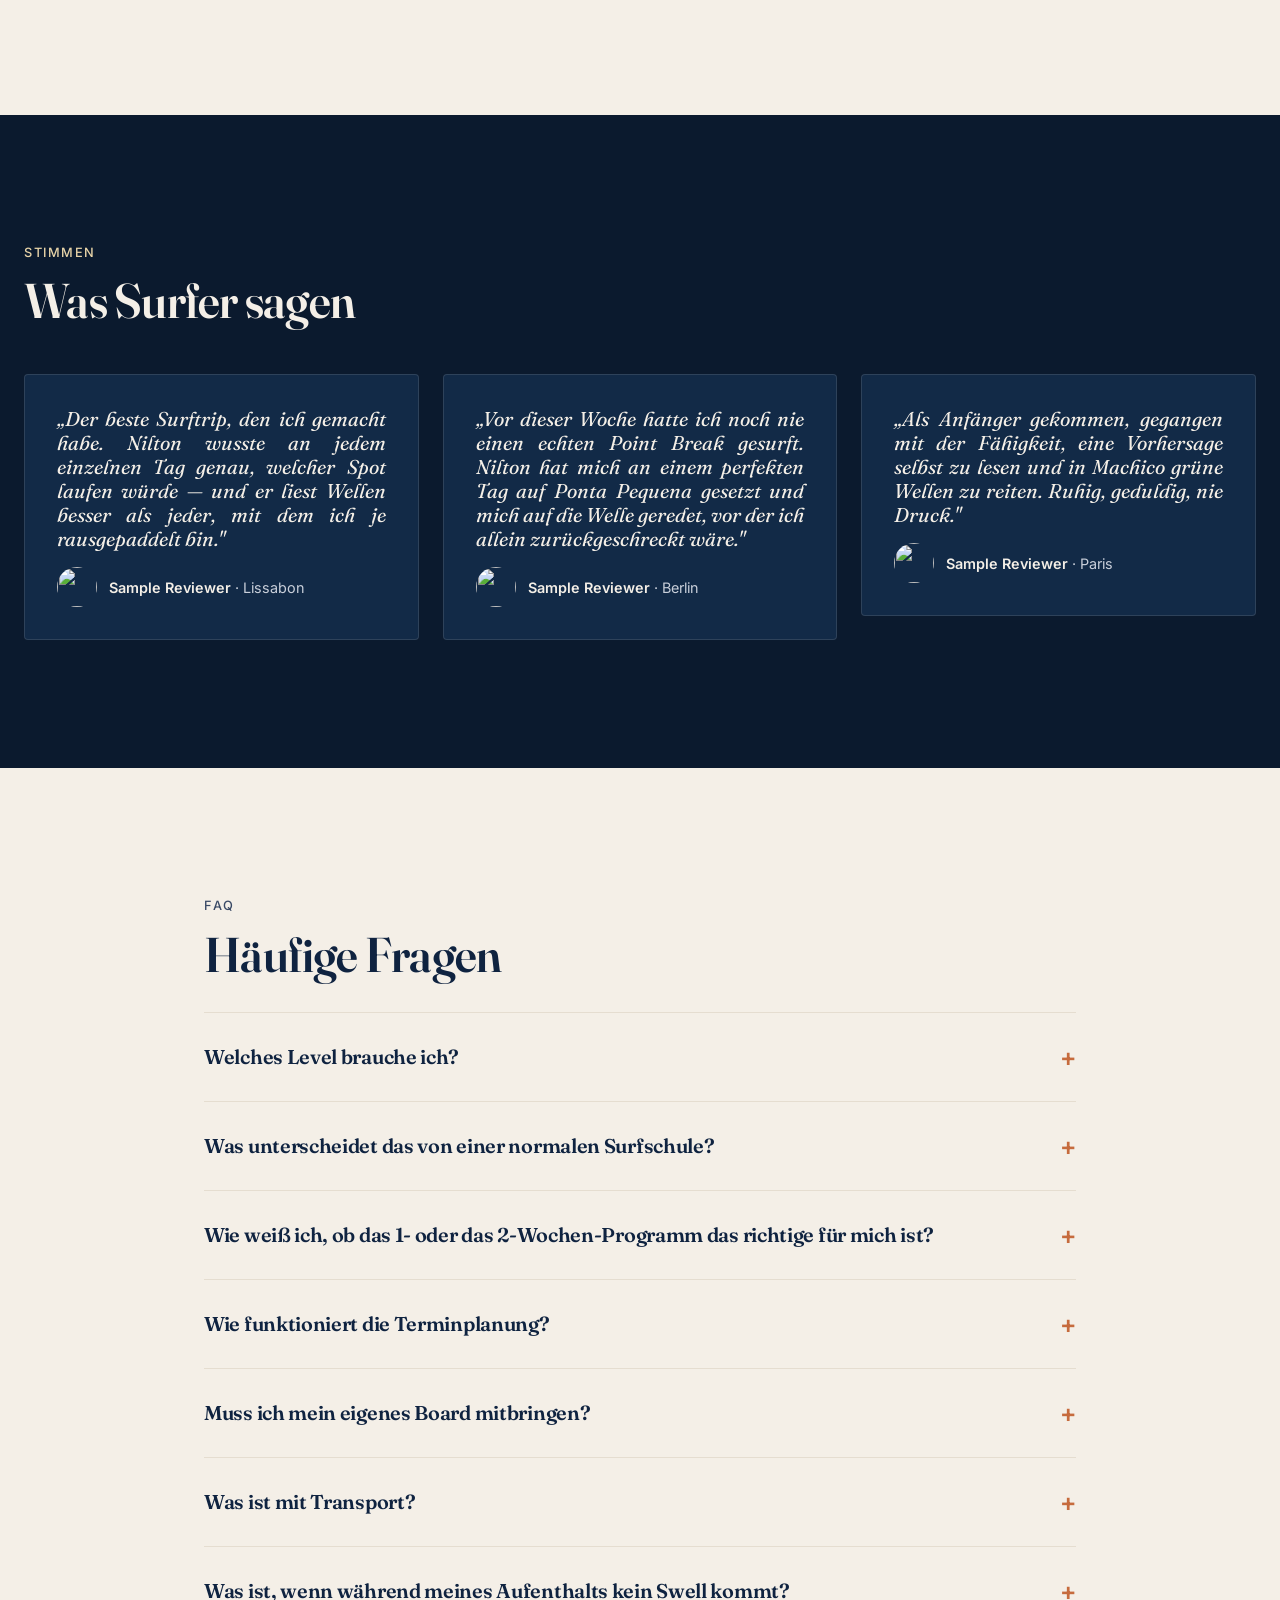
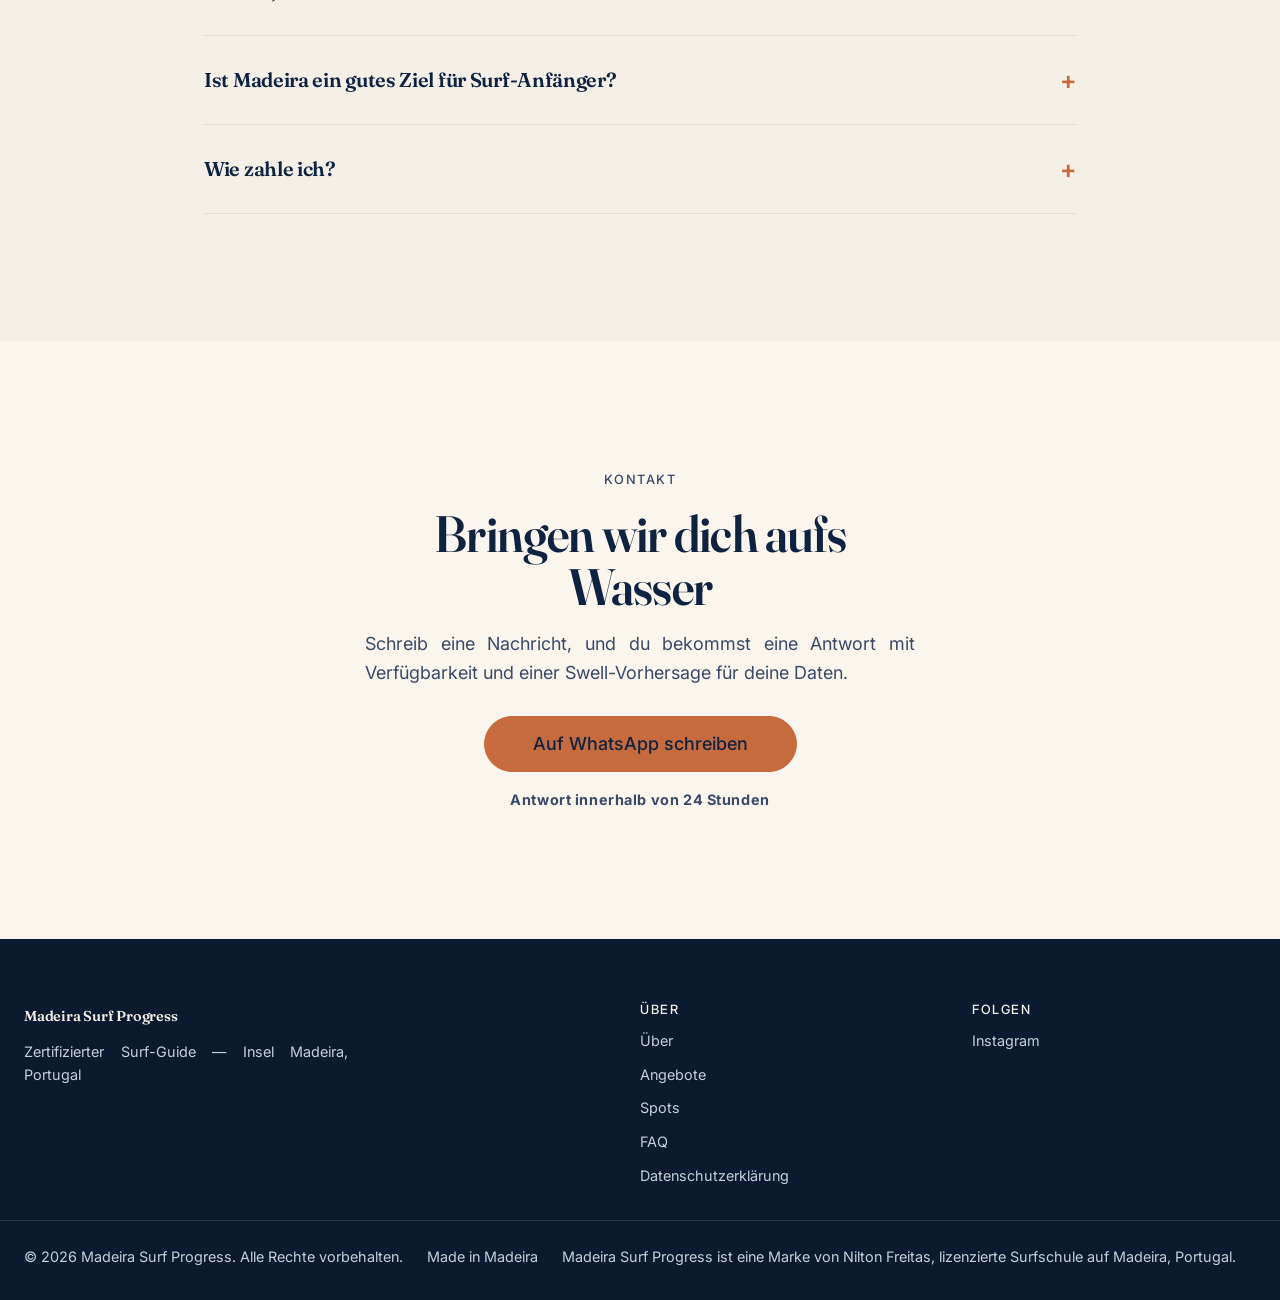
==== commit 62151366: "perf: unblock rendering, preload critical assets, match fallback metrics Mobile Lighthouse was 60 in" ====
--- a/de/index.html
+++ b/de/index.html
@@ -37,8 +37,31 @@
   <link rel="apple-touch-icon" href="/assets/images/icons/apple-touch-icon.png">
 
   <link rel="preload" as="image" href="https://images.unsplash.com/photo-1502933691298-84fc14542831?w=2400&amp;h=1350&amp;fit=crop&amp;q=80" media="(min-width: 769px)">
-
-  <link rel="stylesheet" href="/styles/main-v2.css">
+  <link rel="preload" as="image" href="https://images.unsplash.com/photo-1502680390469-be75c86b636f?w=1080&amp;h=1350&amp;fit=crop&amp;q=80" media="(max-width: 768px)">
+
+  <!-- Fonts are preloaded because the fallback stack (Georgia / system sans) has
+       different metrics: without this the text paints in the fallback and reflows
+       when the real face arrives, which is most of the measured CLS. Only the two
+       upright faces are preloaded — the italic is three words in the hero, and
+       preloading a third file would compete with the LCP image for bandwidth.
+       crossorigin is required even same-origin: fonts are fetched in CORS mode. -->
+  <!-- i18n strings for this locale. Without this the fetch only starts after
+       main.js and i18n.js have been downloaded and parsed, so the empty
+       [data-i18n] elements stay empty for an extra round trip. -->
+  <link rel="preload" as="fetch" type="application/json" href="/content/de.json" crossorigin>
+
+  <link rel="preload" as="font" type="font/woff2" href="/assets/fonts/Fraunces-Variable.woff2" crossorigin>
+  <link rel="preload" as="font" type="font/woff2" href="/assets/fonts/Inter-Variable.woff2" crossorigin>
+
+  <!-- One <link> per stylesheet, in cascade order. These used to be a single link
+       to main-v2.css which @imported the rest — but @import is serial AND render
+       blocking, so the browser discovered each file only after parsing the previous
+       one. Six round trips in a chain instead of five in parallel. -->
+  <link rel="stylesheet" href="/styles/tokens-v2.css">
+  <link rel="stylesheet" href="/styles/base-v2.css">
+  <link rel="stylesheet" href="/styles/components-v2.css">
+  <link rel="stylesheet" href="/styles/sections-v2.css">
+  <link rel="stylesheet" href="/styles/utilities-v2.css">
 
   <script type="application/ld+json">
   {
--- a/styles/tokens-v2.css
+++ b/styles/tokens-v2.css
@@ -0,0 +1,251 @@
+/* =============================================================
+ * Design tokens — single source of truth.
+ * Direction: Clean & Premium (editorial). Madeira palette.
+ * Every value the site uses lives here. If a component needs
+ * a value that isn't a token, add the token first.
+ * ============================================================= */
+
+:root {
+  /* -----------------------------------------------------------
+   * COLOR — Madeira palette
+   *
+   * No pure black or white. Base is warm sand/linen; ink is
+   * atlantic deep navy. Accents pulled from volcanic-coast
+   * earth tones (terracotta, gold). Surfaces lean warm, not
+   * neutral gray.
+   *
+   * Token naming:
+   *   --color-bg-*       page + section backgrounds
+   *   --color-surface-*  cards, panels, raised elements
+   *   --color-ink-*      text and iconography
+   *   --color-line-*     borders, dividers
+   *   --color-accent-*   brand accents
+   *   --color-state-*    semantic (success, warning, danger)
+   * --------------------------------------------------------- */
+
+  /* Backgrounds — warm sand foundation */
+  --color-bg-base:        #F4EFE7;  /* primary page bg — linen */
+  --color-bg-soft:        #FAF6EE;  /* lifted sections, cards-on-page */
+  --color-bg-deep:        #0B1A2E;  /* dark sections — atlantic night */
+  --color-bg-deep-soft:   #122A47;  /* dark section variant */
+
+  /* Surfaces — for cards, modals, banners on top of bg */
+  --color-surface:        #FBF8F2;
+  --color-surface-raised: #FFFEFA;  /* elevated card */
+  --color-surface-sunken: #EDE6D8;  /* inset / muted panel */
+
+  /* Ink (text + icons) */
+  --color-ink-strong:     #0F2340;  /* headlines, primary text */
+  --color-ink:            #1B3050;  /* body text default */
+  --color-ink-soft:       #3A4A66;  /* secondary text */
+  --color-ink-muted:      #6F7A8E;  /* tertiary / meta */
+  --color-ink-on-dark:    #F4EFE7;  /* text on dark surfaces */
+  --color-ink-on-dark-soft: #C9CFDA;
+
+  /* Lines — warm-tinted dividers */
+  --color-line:           #E5DDD0;
+  --color-line-soft:      #ECE6DB;
+  --color-line-strong:    #D4C9B5;
+  --color-line-on-dark:   rgba(244, 239, 231, 0.12);
+
+  /* Accents — terracotta + gold (volcanic coast) */
+  --color-accent:         #C66B3D;  /* terracotta — primary accent */
+  --color-accent-strong:  #A8542A;  /* hover/active */
+  --color-accent-soft:    #E8A982;  /* tints, backgrounds */
+  --color-accent-wash:    #F5E1D2;  /* very light wash */
+
+  --color-gold:           #C99C5A;  /* secondary accent */
+  --color-gold-strong:    #A8803E;
+  --color-gold-soft:      #E8D4A8;
+  --color-gold-wash:      #F4E9D2;
+
+  /* Brand-specific */
+  --color-brand-ink:      var(--color-ink-strong);
+  --color-brand-accent:   var(--color-accent);
+
+  /* Semantic state colors — muted, in palette */
+  --color-state-success:  #2E7D6A;  /* muted teal, in keeping with palette */
+  --color-state-warning:  #B07B17;  /* amber-gold */
+  --color-state-danger:   #A8442B;  /* terracotta-leaning red */
+  --color-state-info:     #2D5A87;  /* navy-blue */
+
+  /* Focus ring — accessible, in palette */
+  --color-focus:          var(--color-accent);
+  --color-focus-ring:     rgba(198, 107, 61, 0.32);
+
+  /* Selection */
+  --color-selection-bg:   var(--color-gold-wash);
+  --color-selection-fg:   var(--color-ink-strong);
+
+  /* -----------------------------------------------------------
+   * TYPOGRAPHY
+   *
+   * Display: Fraunces (variable, optical sizing)
+   * Body:    Inter (Cyrillic-complete for UK locale)
+   *
+   * Both self-hosted as woff2. See assets/fonts/README.md
+   * for the file inventory each face requires.
+   *
+   * Scale: 1.250 (major third), classical proportions.
+   * Display leans large with tracking-tight; body keeps
+   * comfortable line-height (~1.6).
+   * --------------------------------------------------------- */
+
+  /* "… Fallback" entries are metric-matched shims defined in base-v2.css. They
+   * sit immediately after the real face so they cover the loading window, and
+   * they exist so that swapping to the real font moves nothing. Removing them
+   * reintroduces the layout shift. */
+  --font-display: "Fraunces", "Fraunces Fallback", "Cormorant Garamond", Georgia, "Times New Roman", serif;
+  --font-body:    "Inter", "Inter Fallback", -apple-system, BlinkMacSystemFont, "Segoe UI", Roboto, "Helvetica Neue", Arial, sans-serif;
+  --font-mono:    ui-monospace, SFMono-Regular, Menlo, Monaco, Consolas, monospace;
+
+  /* Type scale (1.250) — anchor at 16px = 1rem */
+  --type-2xs:    0.64rem;   /* 10.24px */
+  --type-xs:     0.8rem;    /* 12.80px */
+  --type-sm:     0.9rem;    /* 14.40px */
+  --type-base:   1rem;      /* 16.00px */
+  --type-md:     1.125rem;  /* 18.00px */
+  --type-lg:     1.25rem;   /* 20.00px */
+  --type-xl:     1.563rem;  /* 25.00px */
+  --type-2xl:    1.953rem;  /* 31.25px */
+  --type-3xl:    2.441rem;  /* 39.06px */
+  --type-4xl:    3.052rem;  /* 48.83px */
+  --type-5xl:    3.815rem;  /* 61.04px */
+  --type-6xl:    4.768rem;  /* 76.29px */
+
+  /* Line heights — tight for display, comfortable for body */
+  --leading-tight:    1.05;
+  --leading-snug:     1.2;
+  --leading-normal:   1.5;
+  --leading-relaxed:  1.6;
+  --leading-loose:    1.75;
+
+  /* Letter spacing — display tight, eyebrows wide */
+  --tracking-tighter:  -0.03em;
+  --tracking-tight:    -0.015em;
+  --tracking-normal:   0em;
+  --tracking-wide:     0.04em;
+  --tracking-wider:    0.12em;   /* eyebrows / kicker labels */
+  --tracking-widest:   0.18em;
+
+  /* Font weights — Fraunces variable + Inter variable */
+  --weight-light:     300;
+  --weight-regular:   400;
+  --weight-medium:    500;
+  --weight-semibold:  600;
+  --weight-bold:      700;
+
+  /* -----------------------------------------------------------
+   * SPACING — generous, classical rhythm
+   *
+   * 4px base, geometric-ish scale. Premium feel comes from
+   * whitespace discipline; tokens skew toward larger steps
+   * earlier in the scale.
+   * --------------------------------------------------------- */
+
+  --space-0:   0;
+  --space-1:   0.25rem;   /*   4px */
+  --space-2:   0.5rem;    /*   8px */
+  --space-3:   0.75rem;   /*  12px */
+  --space-4:   1rem;      /*  16px */
+  --space-5:   1.5rem;    /*  24px */
+  --space-6:   2rem;      /*  32px */
+  --space-7:   3rem;      /*  48px */
+  --space-8:   4rem;      /*  64px */
+  --space-9:   6rem;      /*  96px */
+  --space-10:  8rem;      /* 128px */
+  --space-11:  12rem;     /* 192px */
+  --space-12:  16rem;     /* 256px */
+
+  /* Section padding — top/bottom rhythm for major sections */
+  --section-pad-y-mobile:  var(--space-8);   /* 64px */
+  --section-pad-y-tablet:  var(--space-9);   /* 96px */
+  --section-pad-y-desktop: var(--space-10);  /* 128px */
+
+  /* -----------------------------------------------------------
+   * RADII — small or pill. Never 8–12px.
+   * --------------------------------------------------------- */
+
+  --radius-none: 0;
+  --radius-xs:   2px;
+  --radius-sm:   4px;
+  --radius-pill: 999px;
+
+  /* -----------------------------------------------------------
+   * SHADOWS — soft, warm-tinted (navy alpha, not gray)
+   *
+   * Used sparingly. Premium UIs lean on borders + bg shifts
+   * before reaching for elevation.
+   * --------------------------------------------------------- */
+
+  --shadow-xs: 0 1px 2px rgba(15, 35, 64, 0.04);
+  --shadow-sm: 0 2px 8px rgba(15, 35, 64, 0.06);
+  --shadow-md: 0 8px 24px rgba(15, 35, 64, 0.08);
+  --shadow-lg: 0 16px 48px rgba(15, 35, 64, 0.10);
+  --shadow-xl: 0 24px 72px rgba(15, 35, 64, 0.14);
+
+  /* Inset — for sunken panels */
+  --shadow-inset: inset 0 1px 2px rgba(15, 35, 64, 0.06);
+
+  /* Focus ring — paired with --color-focus */
+  --shadow-focus: 0 0 0 3px var(--color-focus-ring);
+
+  /* -----------------------------------------------------------
+   * MOTION — restrained, editorial
+   * --------------------------------------------------------- */
+
+  --duration-instant: 100ms;
+  --duration-fast:    200ms;
+  --duration-base:    300ms;
+  --duration-slow:    500ms;
+  --duration-slower:  800ms;
+
+  --easing-standard:    cubic-bezier(0.2, 0.8, 0.2, 1);
+  --easing-emphasized:  cubic-bezier(0.3, 0.9, 0.15, 1);
+  --easing-exit:        cubic-bezier(0.4, 0.0, 0.8, 0.4);
+  --easing-linear:      linear;
+
+  /* -----------------------------------------------------------
+   * LAYOUT
+   * --------------------------------------------------------- */
+
+  --container-max:       1280px;
+  --container-narrow:    920px;
+  --container-prose:     680px;
+  --container-pad-x:     var(--space-5);
+
+  /* Breakpoints — documentation only; media queries hard-code
+   * these values because CSS custom properties don't work in
+   * @media. Listed here so designers and devs share one map. */
+  --bp-sm:  640px;
+  --bp-md:  768px;
+  --bp-lg:  1024px;
+  --bp-xl:  1280px;
+
+  /* -----------------------------------------------------------
+   * Z-INDEX — named layers, no magic numbers
+   * --------------------------------------------------------- */
+
+  --z-base:        0;
+  --z-raised:      10;
+  --z-sticky:      100;
+  --z-nav:         200;
+  --z-overlay:     900;
+  --z-modal:       1000;
+  --z-toast:       1100;
+}
+
+/* -----------------------------------------------------------
+ * Reduced motion — kill animations and transitions for users
+ * who request it. Token override, not per-component logic.
+ * --------------------------------------------------------- */
+
+@media (prefers-reduced-motion: reduce) {
+  :root {
+    --duration-instant: 0ms;
+    --duration-fast:    0ms;
+    --duration-base:    0ms;
+    --duration-slow:    0ms;
+    --duration-slower:  0ms;
+  }
+}
--- a/styles/base-v2.css
+++ b/styles/base-v2.css
@@ -0,0 +1,276 @@
+/* =============================================================
+ * Base — reset + element defaults + typography scale.
+ * Reads tokens from tokens.css. No component styles here.
+ * ============================================================= */
+
+/* -----------------------------------------------------------
+ * Self-hosted fonts. Files live in /assets/fonts/ — see
+ * assets/fonts/README.md for how they were built.
+ *
+ * Subsets (unicode-range below mirrors each file exactly —
+ * they were subset from the upstream variable TTFs to match):
+ *   - Fraunces:   latin + latin-ext
+ *   - Inter:      latin + latin-ext + cyrillic + cyrillic-ext
+ *                 (Cyrillic required for UK locale — must not
+ *                 fall back to system fonts mid-page)
+ *                 + U+2190-2193 arrows ("← Back to home")
+ *
+ * U+1E00-1EFF (Latin Extended Additional, mostly Vietnamese) is
+ * deliberately absent: an audit of every string across the 5
+ * locales found zero characters in that block. Carrying it cost
+ * ~30 KB for glyphs no page can render.
+ * --------------------------------------------------------- */
+
+@font-face {
+  font-family: "Fraunces";
+  src: url("/assets/fonts/Fraunces-Variable.woff2") format("woff2-variations"),
+       url("/assets/fonts/Fraunces-Variable.woff2") format("woff2");
+  font-weight: 100 900;
+  font-style: normal;
+  font-display: swap;
+  unicode-range: U+0000-024F, U+2000-206F, U+20A0-20BF;
+}
+
+@font-face {
+  font-family: "Fraunces";
+  src: url("/assets/fonts/Fraunces-Variable-Italic.woff2") format("woff2-variations"),
+       url("/assets/fonts/Fraunces-Variable-Italic.woff2") format("woff2");
+  font-weight: 100 900;
+  font-style: italic;
+  font-display: swap;
+  unicode-range: U+0000-024F, U+2000-206F, U+20A0-20BF;
+}
+
+@font-face {
+  font-family: "Inter";
+  src: url("/assets/fonts/Inter-Variable.woff2") format("woff2-variations"),
+       url("/assets/fonts/Inter-Variable.woff2") format("woff2");
+  font-weight: 100 900;
+  font-style: normal;
+  font-display: swap;
+  unicode-range: U+0000-024F, U+0400-04FF, U+0500-052F, U+2000-206F, U+20A0-20BF, U+2190-2193;
+}
+
+@font-face {
+  font-family: "Inter";
+  src: url("/assets/fonts/Inter-Variable-Italic.woff2") format("woff2-variations"),
+       url("/assets/fonts/Inter-Variable-Italic.woff2") format("woff2");
+  font-weight: 100 900;
+  font-style: italic;
+  font-display: swap;
+  unicode-range: U+0000-024F, U+0400-04FF, U+0500-052F, U+2000-206F, U+20A0-20BF, U+2190-2193;
+}
+
+/* -----------------------------------------------------------
+ * Metric-matched fallbacks.
+ *
+ * `font-display: swap` means text paints in a fallback face and then swaps.
+ * Georgia and Helvetica are narrower and shorter than Fraunces and Inter, so
+ * that swap re-wrapped lines and changed line boxes — it was the single
+ * largest source of Cumulative Layout Shift on the page. Preloading the real
+ * fonts made the swap happen sooner but did not stop it moving things.
+ *
+ * These shims scale the fallback so it occupies the same space as the real
+ * face: swap still happens, but nothing reflows.
+ *
+ * size-adjust is MEASURED, not computed. The obvious formula — comparing the
+ * OS/2 xAvgCharWidth of each font — gives 131% for Fraunces/Georgia when the
+ * truth is 86%: wrong by a third, and in the wrong direction. That field is
+ * not comparable across foundries. Rendering a real string in both faces and
+ * dividing the widths gives the honest ratio; doing it the "clever" way
+ * tripled CLS instead of removing it.
+ *
+ * Vertical overrides ARE computed from the files, where the metrics are
+ * unambiguous:  ascent-override = target ascent/upm ÷ size-adjust  (etc.)
+ * Re-measure if either face is re-subset.
+ *
+ * The Fraunces shim carries the SAME unicode-range as Fraunces itself. Without
+ * that restriction, Ukrainian headings — which Fraunces has no glyphs for —
+ * would land on the shim and render at 86% of their intended size for good,
+ * since no real face would ever arrive to correct them. With it, Cyrillic
+ * skips past to Cormorant/Georgia at natural size, as before.
+ * --------------------------------------------------------- */
+
+@font-face {
+  font-family: "Fraunces Fallback";
+  src: local("Georgia"), local("Times New Roman"), local("Times");
+  size-adjust: 86.06%;
+  ascent-override: 113.64%;
+  descent-override: 29.63%;
+  line-gap-override: 0%;
+  unicode-range: U+0000-024F, U+2000-206F, U+20A0-20BF;
+}
+
+@font-face {
+  font-family: "Inter Fallback";
+  src: local("Helvetica Neue"), local("Helvetica"), local("Arial");
+  size-adjust: 96.08%;
+  ascent-override: 100.83%;
+  descent-override: 25.11%;
+  line-gap-override: 0%;
+}
+
+/* -----------------------------------------------------------
+ * Reset
+ * --------------------------------------------------------- */
+
+*, *::before, *::after { box-sizing: border-box; }
+* { margin: 0; }
+html { -webkit-text-size-adjust: 100%; text-size-adjust: 100%; }
+html { min-height: 100%; }
+body { min-height: 100%; line-height: var(--leading-relaxed); -webkit-font-smoothing: antialiased; }
+
+img, picture, video, canvas, svg { display: block; max-width: 100%; }
+input, button, textarea, select { font: inherit; color: inherit; }
+button { background: none; border: 0; padding: 0; cursor: pointer; }
+a { color: inherit; }
+
+p, h1, h2, h3, h4, h5, h6 { overflow-wrap: break-word; }
+
+/* Scroll padding so anchor jumps clear the sticky nav */
+html { scroll-padding-top: 80px; }
+
+/* -----------------------------------------------------------
+ * Element defaults
+ * --------------------------------------------------------- */
+
+body {
+  font-family: var(--font-body);
+  font-size: var(--type-base);
+  font-weight: var(--weight-regular);
+  color: var(--color-ink);
+  background: var(--color-bg-base);
+  text-rendering: optimizeLegibility;
+  font-feature-settings: "kern", "liga", "calt";
+}
+
+::selection {
+  background: var(--color-selection-bg);
+  color: var(--color-selection-fg);
+}
+
+/* Headings — Fraunces, optical-sized, tracking-tight at large scales */
+h1, h2, h3, h4, h5, h6 {
+  font-family: var(--font-display);
+  font-weight: var(--weight-semibold);
+  color: var(--color-ink-strong);
+  line-height: var(--leading-tight);
+  letter-spacing: var(--tracking-tight);
+  font-variation-settings: "opsz" 36;
+}
+
+.display-xl { font-size: var(--type-6xl); letter-spacing: var(--tracking-tighter); font-variation-settings: "opsz" 144; }
+.display    { font-size: var(--type-5xl); letter-spacing: var(--tracking-tighter); font-variation-settings: "opsz" 120; }
+
+h1 { font-size: var(--type-4xl); }
+h2 { font-size: var(--type-3xl); }
+h3 { font-size: var(--type-2xl); }
+h4 { font-size: var(--type-xl); }
+h5 { font-size: var(--type-lg); }
+h6 { font-size: var(--type-md); letter-spacing: var(--tracking-normal); }
+
+p { line-height: var(--leading-relaxed); text-align: justify; hyphens: auto; -webkit-hyphens: auto; }
+small, .text-small { font-size: var(--type-sm); }
+
+a {
+  color: var(--color-ink-strong);
+  text-decoration-thickness: 1px;
+  text-underline-offset: 0.2em;
+  transition: color var(--duration-fast) var(--easing-standard);
+}
+a:hover { color: var(--color-accent-strong); }
+
+strong, b { font-weight: var(--weight-semibold); }
+em, i { font-style: italic; }
+
+hr {
+  border: 0;
+  border-top: 1px solid var(--color-line);
+  margin: var(--space-7) 0;
+}
+
+/* -----------------------------------------------------------
+ * Focus — visible, in-palette, never the browser default
+ * --------------------------------------------------------- */
+
+:focus { outline: none; }
+:focus-visible {
+  outline: 2px solid var(--color-focus);
+  outline-offset: 3px;
+  border-radius: var(--radius-xs);
+}
+
+/* -----------------------------------------------------------
+ * Eyebrow / kicker label — recurring premium pattern
+ * --------------------------------------------------------- */
+
+.eyebrow {
+  font-family: var(--font-body);
+  font-size: var(--type-xs);
+  font-weight: var(--weight-medium);
+  letter-spacing: var(--tracking-wider);
+  text-transform: uppercase;
+  color: var(--color-ink-soft);
+
+  /* Every eyebrow ships EMPTY and is filled by scripts/i18n.js once
+   * content/{locale}.json arrives. An empty <p> is zero-height, so the fill
+   * pushed everything below it down — a real, measured chunk of the page's
+   * CLS, and it happens once per section. Reserving one line costs nothing and
+   * the box is already the right height before the text lands.
+   * `1em` first for browsers without `lh` (Safari < 16.4); close enough. */
+  min-height: 1em;
+  min-height: 1lh;
+}
+
+/* -----------------------------------------------------------
+ * Skip link — visible only on focus
+ * --------------------------------------------------------- */
+
+.skip-link {
+  position: absolute;
+  top: var(--space-2);
+  left: var(--space-2);
+  padding: var(--space-2) var(--space-4);
+  background: var(--color-bg-deep);
+  color: var(--color-ink-on-dark);
+  border-radius: var(--radius-sm);
+  transform: translateY(-200%);
+  transition: transform var(--duration-fast) var(--easing-standard);
+  z-index: var(--z-toast);
+}
+.skip-link:focus-visible { transform: translateY(0); }
+
+/* -----------------------------------------------------------
+ * Containers
+ * --------------------------------------------------------- */
+
+.container        { max-width: var(--container-max);    margin-inline: auto; padding-inline: var(--container-pad-x); }
+.container-narrow { max-width: var(--container-narrow); margin-inline: auto; padding-inline: var(--container-pad-x); }
+.container-prose  { max-width: var(--container-prose);  margin-inline: auto; padding-inline: var(--container-pad-x); }
+
+/* -----------------------------------------------------------
+ * Section wrappers — vertical rhythm token-driven
+ * --------------------------------------------------------- */
+
+.section {
+  padding-block: var(--section-pad-y-mobile);
+}
+@media (min-width: 768px) { .section { padding-block: var(--section-pad-y-tablet); } }
+@media (min-width: 1024px) { .section { padding-block: var(--section-pad-y-desktop); } }
+
+.section--dark {
+  background: var(--color-bg-deep);
+  color: var(--color-ink-on-dark);
+}
+.section--dark h1, .section--dark h2, .section--dark h3, .section--dark h4, .section--dark h5, .section--dark h6 {
+  color: var(--color-ink-on-dark);
+}
+/* Eyebrows on dark sections use gold-soft for warmth + contrast.
+ * Default eyebrow color (--color-ink-soft, navy) is invisible on
+ * --color-bg-deep. Same family as the hero eyebrow for consistency. */
+.section--dark .eyebrow {
+  color: var(--color-gold-soft);
+}
+.section--soft {
+  background: var(--color-bg-soft);
+}
--- a/styles/components-v2.css
+++ b/styles/components-v2.css
@@ -0,0 +1,505 @@
+/* =============================================================
+ * Components — primitives composed from tokens.
+ * Each component is shape + states. Section-level layouts
+ * live in sections.css (step 4).
+ * ============================================================= */
+
+/* -----------------------------------------------------------
+ * Buttons — primary, secondary, ghost. Pill radius. Editorial.
+ * --------------------------------------------------------- */
+
+.btn {
+  display: inline-flex;
+  align-items: center;
+  justify-content: center;
+  gap: var(--space-2);
+  min-height: 48px;
+  padding: var(--space-3) var(--space-6);
+  font-family: var(--font-body);
+  font-size: var(--type-base);
+  font-weight: var(--weight-medium);
+  letter-spacing: var(--tracking-normal);
+  line-height: 1;
+  border: 1px solid transparent;
+  border-radius: var(--radius-pill);
+  cursor: pointer;
+  text-decoration: none;
+  white-space: nowrap;
+  transition:
+    background-color var(--duration-fast) var(--easing-standard),
+    border-color     var(--duration-fast) var(--easing-standard),
+    color            var(--duration-fast) var(--easing-standard),
+    transform        var(--duration-fast) var(--easing-standard),
+    box-shadow       var(--duration-fast) var(--easing-standard);
+}
+
+.btn:focus-visible {
+  outline: none;
+  box-shadow: var(--shadow-focus);
+}
+
+.btn:active { transform: translateY(1px); }
+
+.btn[disabled],
+.btn[aria-disabled="true"] {
+  opacity: 0.5;
+  cursor: not-allowed;
+  pointer-events: none;
+}
+
+/* Primary — navy ink default, terracotta on hover.
+ * Hover text flips to navy: cream-on-terracotta is sub-AA contrast (~3:1).
+ * Navy-on-terracotta clears AA (~5.5:1). See DECISIONS for the rule. */
+.btn--primary {
+  background: var(--color-ink-strong);
+  color: var(--color-ink-on-dark);
+  border-color: var(--color-ink-strong);
+}
+.btn--primary:hover {
+  background: var(--color-accent);
+  border-color: var(--color-accent);
+  color: var(--color-ink-strong);
+}
+
+/* Accent — terracotta default. Text is navy ink, never cream — same
+ * contrast rule. Hover deepens the bg for a clearer affordance. */
+.btn--accent {
+  background: var(--color-accent);
+  color: var(--color-ink-strong);
+  border-color: var(--color-accent);
+}
+.btn--accent:hover {
+  background: var(--color-accent-strong);
+  border-color: var(--color-accent-strong);
+  color: var(--color-ink-on-dark);
+}
+
+/* Secondary — outlined */
+.btn--secondary {
+  background: transparent;
+  color: var(--color-ink-strong);
+  border-color: var(--color-ink-strong);
+}
+.btn--secondary:hover {
+  background: var(--color-ink-strong);
+  color: var(--color-ink-on-dark);
+}
+
+/* Ghost — minimal */
+.btn--ghost {
+  background: transparent;
+  color: var(--color-ink-strong);
+  border-color: transparent;
+  padding-inline: var(--space-4);
+}
+.btn--ghost:hover {
+  background: var(--color-surface-sunken);
+}
+
+/* Sizes */
+.btn--sm { min-height: 36px; padding: var(--space-2) var(--space-4); font-size: var(--type-sm); }
+.btn--lg { min-height: 56px; padding: var(--space-4) var(--space-7); font-size: var(--type-md); }
+
+/* On-media — for buttons that sit over photographs (hero, etc.). Adds a
+ * semi-transparent dark fill + backdrop blur + stronger border so the
+ * button reads against any photo regardless of mid-tones. */
+.btn--on-media {
+  background: rgba(11, 26, 46, 0.42);
+  border-color: rgba(244, 239, 231, 0.85);
+  color: var(--color-ink-on-dark);
+  backdrop-filter: blur(8px) saturate(140%);
+  -webkit-backdrop-filter: blur(8px) saturate(140%);
+}
+.btn--on-media:hover {
+  background: rgba(11, 26, 46, 0.62);
+  border-color: var(--color-ink-on-dark);
+  color: var(--color-ink-on-dark);
+}
+
+/* On dark backgrounds */
+.section--dark .btn--secondary {
+  color: var(--color-ink-on-dark);
+  border-color: var(--color-ink-on-dark);
+}
+.section--dark .btn--secondary:hover {
+  background: var(--color-ink-on-dark);
+  color: var(--color-ink-strong);
+}
+
+/* -----------------------------------------------------------
+ * Nav
+ * --------------------------------------------------------- */
+
+.site-nav {
+  position: sticky;
+  top: 0;
+  z-index: var(--z-nav);
+  background: rgba(244, 239, 231, 0.92);
+  border-bottom: 1px solid var(--color-line-soft);
+}
+/* backdrop-filter creates a containing block for position:fixed descendants,
+ * which would trap the mobile drawer inside the nav bar. Scope it to desktop
+ * where the drawer is never rendered as fixed. */
+@media (min-width: 769px) {
+  .site-nav {
+    background: rgba(244, 239, 231, 0.85);
+    backdrop-filter: saturate(140%) blur(16px);
+    -webkit-backdrop-filter: saturate(140%) blur(16px);
+  }
+}
+/* Three-column grid: brand | list (centered) | actions.
+ * Future-proofs against long-locale string variance — list stays
+ * centered regardless of how wide DE/UK nav links get; brand and
+ * actions stay anchored to their edges. */
+.site-nav__inner {
+  display: grid;
+  grid-template-columns: auto 1fr auto;
+  align-items: center;
+  gap: var(--space-5);
+  min-height: 64px;
+  padding-block: var(--space-3);
+}
+.site-nav__list {
+  justify-self: center;
+}
+.site-nav__actions {
+  display: flex;
+  align-items: center;
+  gap: var(--space-3);
+}
+.site-nav__brand {
+  display: inline-flex;
+  align-items: center;
+  gap: var(--space-2);
+  font-family: var(--font-display);
+  font-size: var(--type-lg);
+  font-weight: var(--weight-semibold);
+  letter-spacing: var(--tracking-tight);
+  color: var(--color-ink-strong);
+  text-decoration: none;
+}
+/* Brand mark — currently a transparent PNG logo (Phase 3).
+ * Lives in /assets/images/logos/, rendered at 40×40 in nav with retina srcset.
+ * Footer override in sections.css renders larger.
+ * If the slot ever holds an empty <span> (legacy / fallback), it collapses. */
+.site-nav__brand-mark {
+  width: 80px; height: 80px;
+  flex-shrink: 0;
+  object-fit: contain;
+  /* Subtle navy-tinted shadow — gives edge definition against the cream nav bg
+   * where the logo's cream elements blend in. Invisible on the dark navy footer
+   * (navy-on-navy = no-op). See DECISIONS for the per-surface logo strategy. */
+  filter: drop-shadow(0 1px 2px rgba(15, 35, 64, 0.12));
+}
+.site-nav__brand-mark:empty { display: none; }
+
+.site-nav__list {
+  display: flex;
+  align-items: center;
+  gap: var(--space-5);
+  list-style: none;
+  padding: 0;
+  margin: 0;
+}
+.site-nav__link {
+  font-size: var(--type-sm);
+  font-weight: var(--weight-medium);
+  color: var(--color-ink-soft);
+  text-decoration: none;
+  padding: var(--space-2) 0;
+  position: relative;
+  transition: color var(--duration-fast) var(--easing-standard);
+}
+.site-nav__link:hover { color: var(--color-ink-strong); }
+.site-nav__link[aria-current="page"] {
+  color: var(--color-ink-strong);
+}
+.site-nav__link[aria-current="page"]::after {
+  content: "";
+  position: absolute; left: 0; right: 0; bottom: -2px;
+  height: 1px;
+  background: var(--color-accent);
+}
+
+/* .site-nav__cta sits inside .site-nav__actions; spacing handled by actions gap */
+
+/* -----------------------------------------------------------
+ * Language switcher — minimal, accessible
+ * --------------------------------------------------------- */
+
+.lang-switcher {
+  position: relative;
+}
+.lang-switcher__trigger {
+  display: inline-flex;
+  align-items: center;
+  gap: var(--space-2);
+  padding: var(--space-2) var(--space-3);
+  font-size: var(--type-sm);
+  font-weight: var(--weight-medium);
+  color: var(--color-ink-soft);
+  border: 1px solid var(--color-line);
+  border-radius: var(--radius-pill);
+  background: transparent;
+  cursor: pointer;
+  transition:
+    background-color var(--duration-fast) var(--easing-standard),
+    border-color     var(--duration-fast) var(--easing-standard);
+}
+.lang-switcher__trigger:hover {
+  background: var(--color-surface);
+  border-color: var(--color-line-strong);
+}
+.lang-switcher__caret {
+  width: 0.6em;
+  height: 0.6em;
+  transition: transform var(--duration-fast) var(--easing-standard);
+}
+.lang-switcher__trigger[aria-expanded="true"] .lang-switcher__caret { transform: rotate(180deg); }
+
+.lang-switcher__menu {
+  position: absolute;
+  top: calc(100% + var(--space-2));
+  right: 0;
+  min-width: 180px;
+  padding: var(--space-2);
+  background: var(--color-surface-raised);
+  border: 1px solid var(--color-line);
+  border-radius: var(--radius-sm);
+  box-shadow: var(--shadow-md);
+  list-style: none;
+  margin: 0;
+}
+.lang-switcher__option {
+  display: block;
+  padding: var(--space-2) var(--space-3);
+  font-size: var(--type-sm);
+  color: var(--color-ink);
+  text-decoration: none;
+  border-radius: var(--radius-xs);
+  transition: background-color var(--duration-fast) var(--easing-standard);
+}
+.lang-switcher__option:hover { background: var(--color-bg-soft); }
+.lang-switcher__option[aria-current="true"] {
+  color: var(--color-accent-strong);
+  font-weight: var(--weight-medium);
+}
+
+/* -----------------------------------------------------------
+ * Cards — surface with line, soft hover
+ * --------------------------------------------------------- */
+
+.card {
+  display: flex;
+  flex-direction: column;
+  background: var(--color-surface-raised);
+  border-radius: var(--radius-sm);
+  overflow: hidden;
+  transition:
+    transform var(--duration-base) var(--easing-standard),
+    box-shadow var(--duration-base) var(--easing-standard);
+}
+.card:hover {
+  transform: translateY(-2px);
+  box-shadow: var(--shadow-md);
+}
+.card__media {
+  aspect-ratio: 4 / 3;
+  background: var(--color-surface-sunken);
+  overflow: hidden;
+}
+.card__media img {
+  width: 100%; height: 100%;
+  object-fit: cover;
+  object-position: var(--card-focal, 50% 50%);
+  transition: transform var(--duration-slow) var(--easing-standard);
+}
+.card:hover .card__media img {
+  transform: scale(1.03);
+}
+.card__body {
+  display: flex;
+  flex-direction: column;
+  gap: var(--space-3);
+  padding: var(--space-5);
+}
+.card__eyebrow {
+  font-size: var(--type-xs);
+  font-weight: var(--weight-medium);
+  letter-spacing: var(--tracking-wider);
+  text-transform: uppercase;
+  color: var(--color-accent-strong);
+}
+.card__title {
+  font-family: var(--font-display);
+  font-size: var(--type-xl);
+  font-weight: var(--weight-semibold);
+  letter-spacing: var(--tracking-tight);
+  color: var(--color-ink-strong);
+  line-height: var(--leading-snug);
+}
+.card__meta {
+  display: flex;
+  flex-wrap: wrap;
+  gap: var(--space-2) var(--space-4);
+  font-size: var(--type-sm);
+  color: var(--color-ink-soft);
+}
+.card__cta {
+  margin-top: var(--space-2);
+  align-self: flex-start;
+}
+
+/* -----------------------------------------------------------
+ * Form inputs
+ * --------------------------------------------------------- */
+
+.field {
+  display: flex;
+  flex-direction: column;
+  gap: var(--space-2);
+}
+.field__label {
+  font-size: var(--type-sm);
+  font-weight: var(--weight-medium);
+  color: var(--color-ink-soft);
+  letter-spacing: var(--tracking-wide);
+}
+.field__input,
+.field__textarea,
+.field__select {
+  width: 100%;
+  min-height: 48px;
+  padding: var(--space-3) var(--space-4);
+  font-family: var(--font-body);
+  font-size: var(--type-base);
+  color: var(--color-ink-strong);
+  background: var(--color-surface);
+  border: 1px solid var(--color-line);
+  border-radius: var(--radius-sm);
+  transition:
+    border-color var(--duration-fast) var(--easing-standard),
+    background-color var(--duration-fast) var(--easing-standard),
+    box-shadow var(--duration-fast) var(--easing-standard);
+}
+.field__textarea { min-height: 144px; resize: vertical; line-height: var(--leading-relaxed); }
+.field__input::placeholder,
+.field__textarea::placeholder { color: var(--color-ink-muted); }
+
+.field__input:hover,
+.field__textarea:hover,
+.field__select:hover { border-color: var(--color-line-strong); }
+
+.field__input:focus-visible,
+.field__textarea:focus-visible,
+.field__select:focus-visible {
+  outline: none;
+  border-color: var(--color-accent);
+  background: var(--color-surface-raised);
+  box-shadow: var(--shadow-focus);
+}
+
+.field__hint {
+  font-size: var(--type-xs);
+  color: var(--color-ink-muted);
+}
+.field__error {
+  font-size: var(--type-xs);
+  color: var(--color-state-danger);
+}
+
+/* -----------------------------------------------------------
+ * Pill / tag — small inline metadata
+ * --------------------------------------------------------- */
+
+.tag {
+  display: inline-flex;
+  align-items: center;
+  gap: var(--space-1);
+  padding: var(--space-1) var(--space-3);
+  font-size: var(--type-xs);
+  font-weight: var(--weight-medium);
+  letter-spacing: var(--tracking-wide);
+  color: var(--color-ink-soft);
+  background: var(--color-surface-sunken);
+  border-radius: var(--radius-pill);
+}
+.tag--accent {
+  background: var(--color-accent-wash);
+  color: var(--color-accent-strong);
+}
+.tag--gold {
+  background: var(--color-gold-wash);
+  color: var(--color-gold-strong);
+}
+
+/* -----------------------------------------------------------
+ * Stat block — used in About section
+ * --------------------------------------------------------- */
+
+.stat {
+  display: flex;
+  flex-direction: column;
+  gap: var(--space-2);
+  padding-block: var(--space-3);
+}
+.stat__value {
+  font-family: var(--font-display);
+  font-size: var(--type-4xl);
+  font-weight: var(--weight-semibold);
+  letter-spacing: var(--tracking-tight);
+  color: var(--color-ink-strong);
+  line-height: 1;
+  font-variation-settings: "opsz" 96;
+}
+.stat__label {
+  font-size: var(--type-sm);
+  color: var(--color-ink-soft);
+  letter-spacing: var(--tracking-wide);
+}
+
+/* -----------------------------------------------------------
+ * Divider rule — editorial flourish
+ * --------------------------------------------------------- */
+
+.rule {
+  display: block;
+  width: 48px;
+  height: 1px;
+  background: var(--color-accent);
+  margin: var(--space-4) 0;
+  border: 0;
+}
+
+/* -----------------------------------------------------------
+ * Cookie consent banner
+ * --------------------------------------------------------- */
+
+.consent {
+  position: fixed;
+  bottom: var(--space-4);
+  left: var(--space-4);
+  right: var(--space-4);
+  max-width: 560px;
+  margin-inline: auto;
+  padding: var(--space-5);
+  background: var(--color-surface-raised);
+  border: 1px solid var(--color-line);
+  border-radius: var(--radius-sm);
+  box-shadow: var(--shadow-lg);
+  display: flex;
+  flex-direction: column;
+  gap: var(--space-4);
+  z-index: var(--z-toast);
+}
+.consent__text {
+  font-size: var(--type-sm);
+  color: var(--color-ink-soft);
+  line-height: var(--leading-relaxed);
+}
+.consent__actions {
+  display: flex;
+  flex-wrap: wrap;
+  gap: var(--space-3);
+  justify-content: flex-end;
+}
--- a/styles/sections-v2.css
+++ b/styles/sections-v2.css
@@ -0,0 +1,831 @@
+/* =============================================================
+ * Sections — per-section layouts. Composes tokens + components.
+ * ============================================================= */
+
+/* -----------------------------------------------------------
+ * Site nav additions (mobile toggle + scrolled state)
+ *
+ * Structure:
+ *   <header.site-nav>
+ *     <.site-nav__inner>
+ *       <.site-nav__brand>
+ *       <.site-nav__list>     ← desktop: inline; mobile: drawer
+ *       <.site-nav__actions>  ← always on bar
+ *         <.site-nav__cta>    ← desktop only
+ *         <.site-nav__toggle> ← mobile only
+ * --------------------------------------------------------- */
+
+.site-nav__toggle {
+  display: none;
+  align-items: center;
+  justify-content: center;
+  width: 40px; height: 40px;
+  border-radius: var(--radius-pill);
+  background: transparent;
+  border: 1px solid var(--color-line);
+}
+.site-nav__toggle-bar {
+  display: block;
+  width: 16px; height: 1.5px;
+  background: var(--color-ink-strong);
+  position: relative;
+  transition: background-color var(--duration-fast) var(--easing-standard);
+}
+.site-nav__toggle-bar::before,
+.site-nav__toggle-bar::after {
+  content: ""; position: absolute; left: 0;
+  width: 16px; height: 1.5px;
+  background: var(--color-ink-strong);
+  transition: transform var(--duration-fast) var(--easing-standard),
+              top var(--duration-fast) var(--easing-standard);
+}
+.site-nav__toggle-bar::before { top: -5px; }
+.site-nav__toggle-bar::after  { top:  5px; }
+
+/* ✕ on drawer open */
+.site-nav__toggle[aria-expanded="true"] .site-nav__toggle-bar {
+  background: transparent;
+}
+.site-nav__toggle[aria-expanded="true"] .site-nav__toggle-bar::before {
+  top: 0;
+  transform: rotate(45deg);
+}
+.site-nav__toggle[aria-expanded="true"] .site-nav__toggle-bar::after {
+  top: 0;
+  transform: rotate(-45deg);
+}
+
+.site-nav--scrolled {
+  background: rgba(244, 239, 231, 0.95);
+  box-shadow: var(--shadow-xs);
+}
+
+/* Backdrop behind the mobile drawer — tap to close. Hidden on desktop. */
+.site-nav__backdrop {
+  display: none;
+  border: 0;
+  padding: 0;
+  background: rgba(11, 26, 46, 0.5);
+}
+@media (max-width: 768px) {
+  .site-nav__backdrop {
+    display: block;
+    position: fixed;
+    inset: 64px 0 0 0;
+    cursor: pointer;
+    opacity: 0;
+    pointer-events: none;
+    transition: opacity var(--duration-base) var(--easing-standard);
+    z-index: calc(var(--z-nav) - 1);
+  }
+  .site-nav__backdrop--open {
+    opacity: 1;
+    pointer-events: auto;
+  }
+}
+
+@media (max-width: 768px) {
+  /* Mobile bar: brand on the left, actions (toggle) on the right.
+     Override desktop's 3-column grid since the middle column (list)
+     is fixed off-flow at mobile. */
+  .site-nav__inner {
+    display: flex;
+    justify-content: space-between;
+    align-items: center;
+  }
+  .site-nav__toggle { display: inline-flex; }
+  .site-nav__cta { display: none; }
+
+  /* Drawer: side panel sliding in from the right, below the nav bar.
+     Contains nav links + lang-switcher. */
+  .site-nav__list {
+    position: fixed;
+    top: 64px; right: 0; bottom: 0;
+    width: min(320px, 82vw);
+    flex-direction: column;
+    align-items: stretch;
+    gap: 0;
+    padding: var(--space-5) var(--space-5) var(--space-7);
+    background: var(--color-bg-base);
+    border-left: 1px solid var(--color-line);
+    box-shadow: var(--shadow-lg);
+    transform: translateX(100%);
+    transition: transform var(--duration-base) var(--easing-standard),
+                visibility 0s linear var(--duration-base);
+    visibility: hidden;
+    z-index: var(--z-nav);
+    overflow-y: auto;
+    overscroll-behavior: contain;
+  }
+  .site-nav__list--open {
+    transform: translateX(0);
+    visibility: visible;
+    transition: transform var(--duration-base) var(--easing-standard),
+                visibility 0s linear 0s;
+  }
+  .site-nav__link {
+    display: block;
+    padding: var(--space-4) var(--space-2);
+    border-bottom: 1px solid var(--color-line-soft);
+    font-size: var(--type-md);
+    color: var(--color-ink-strong);
+  }
+  .site-nav__list .lang-switcher {
+    margin-top: var(--space-4);
+  }
+  .site-nav__list .lang-switcher__trigger {
+    width: 100%;
+    justify-content: space-between;
+    padding: var(--space-3) var(--space-4);
+  }
+  .site-nav__list .lang-switcher__menu {
+    position: static;
+    box-shadow: none;
+    border: 0;
+    margin-top: var(--space-2);
+    padding: 0;
+    background: transparent;
+  }
+
+  /* Book Now CTA inside drawer (mobile-only) */
+  .site-nav__list-cta-wrapper {
+    margin-top: var(--space-5);
+    padding-top: var(--space-5);
+    border-top: 1px solid var(--color-line);
+  }
+  .site-nav__list-cta {
+    width: 100%;
+  }
+}
+.site-nav__list-cta-wrapper {
+  display: none;
+}
+@media (max-width: 768px) {
+  .site-nav__list-cta-wrapper {
+    display: block;
+  }
+}
+
+/* -----------------------------------------------------------
+ * Hero
+ * --------------------------------------------------------- */
+.hero {
+  position: relative;
+  min-height: 100svh;
+  display: grid;
+  align-items: end;
+  color: var(--color-ink-on-dark);
+  background: var(--color-bg-deep);
+  isolation: isolate;
+  overflow: hidden;
+}
+.hero__media {
+  position: absolute; inset: 0;
+  z-index: -2;
+  background: var(--color-bg-deep);
+}
+.hero__media img {
+  width: 100%; height: 100%;
+  object-fit: cover;
+  object-position: 50% 45%;
+}
+.hero__overlay {
+  position: absolute; inset: 0;
+  z-index: -1;
+  background:
+    linear-gradient(180deg,
+      rgba(11,26,46,0.70) 0%,
+      rgba(11,26,46,0.55) 30%,
+      rgba(11,26,46,0.92) 100%);
+}
+.hero__content {
+  display: flex;
+  flex-direction: column;
+  gap: var(--space-5);
+  padding-bottom: var(--space-9);
+  padding-top: var(--space-9);
+  max-width: 880px;
+}
+.hero .eyebrow { color: var(--color-gold-soft); }
+.hero h1 {
+  color: var(--color-ink-on-dark);
+  font-size: clamp(var(--type-4xl), 7vw, var(--type-6xl));
+  letter-spacing: var(--tracking-tighter);
+  line-height: var(--leading-tight);
+  font-variation-settings: "opsz" 144;
+  max-width: 16ch;
+}
+.hero h1 em {
+  font-style: italic;
+  color: var(--color-gold-soft);
+  font-weight: var(--weight-regular);
+}
+.hero__lede {
+  font-size: var(--type-md);
+  color: var(--color-ink-on-dark-soft);
+  max-width: 56ch;
+  line-height: var(--leading-relaxed);
+}
+.hero__ctas {
+  display: flex;
+  flex-wrap: wrap;
+  gap: var(--space-3);
+  margin-top: var(--space-3);
+}
+.hero__scroll {
+  position: absolute;
+  bottom: var(--space-5);
+  left: 50%;
+  transform: translateX(-50%);
+  width: 24px; height: 40px;
+  border: 1px solid var(--color-ink-on-dark-soft);
+  border-radius: var(--radius-pill);
+  z-index: 1;
+}
+.hero__scroll::after {
+  content: "";
+  position: absolute;
+  top: 8px; left: 50%;
+  width: 2px; height: 8px;
+  background: var(--color-ink-on-dark-soft);
+  border-radius: var(--radius-pill);
+  transform: translateX(-50%);
+  animation: scrollHint 1.6s var(--easing-standard) infinite;
+}
+@keyframes scrollHint {
+  0% { transform: translate(-50%, 0); opacity: 1; }
+  60% { transform: translate(-50%, 12px); opacity: 0; }
+  100% { transform: translate(-50%, 0); opacity: 0; }
+}
+
+/* -----------------------------------------------------------
+ * About
+ * --------------------------------------------------------- */
+.about__grid {
+  display: grid;
+  grid-template-columns: 1fr;
+  gap: var(--space-7);
+  align-items: start;
+}
+@media (min-width: 768px) {
+  .about__grid {
+    grid-template-columns: 320px 1fr;
+    gap: var(--space-8);
+  }
+  .about__media {
+    align-self: end;
+  }
+}
+.about__media {
+  margin: 0;
+  max-width: 280px;
+  margin-inline: auto;
+}
+@media (min-width: 768px) {
+  .about__media {
+    max-width: none;
+    margin-inline: 0;
+  }
+}
+.about__media img {
+  width: 100%;
+  height: auto;
+  display: block;
+  border-radius: var(--radius-sm);
+}
+.about__body { display: flex; flex-direction: column; gap: var(--space-4); }
+.about__body h2 {
+  font-size: clamp(var(--type-3xl), 4vw, var(--type-4xl));
+  max-width: 18ch;
+  font-variation-settings: "opsz" 96;
+}
+.about__stats {
+  list-style: none;
+  padding: 0;
+  margin: var(--space-5) 0 var(--space-3);
+  display: grid;
+  grid-template-columns: repeat(3, 1fr);
+  gap: var(--space-5);
+  border-top: 1px solid var(--color-line);
+  border-bottom: 1px solid var(--color-line);
+  padding-block: var(--space-5);
+}
+
+/* -----------------------------------------------------------
+ * Services
+ * --------------------------------------------------------- */
+.services__head {
+  display: flex;
+  flex-direction: column;
+  gap: var(--space-3);
+  margin-bottom: var(--space-7);
+  max-width: 64ch;
+}
+.services__head h2 {
+  font-size: clamp(var(--type-3xl), 4vw, var(--type-4xl));
+  font-variation-settings: "opsz" 96;
+}
+.services__lede {
+  font-size: var(--type-md);
+  color: var(--color-ink-soft);
+  line-height: var(--leading-relaxed);
+}
+
+/* 2×2 grid on desktop, stacked on mobile.
+ * Card 1 top-left = entry; Card 4 bottom-right = flagship.
+ * Diagonal reading flow walks the user up the tier ladder. */
+.services__grid {
+  list-style: none;
+  margin-inline: calc(-1 * var(--container-pad-x));
+  padding: 0 var(--container-pad-x) var(--space-3);
+  display: flex;
+  gap: var(--space-5);
+  overflow-x: auto;
+  overscroll-behavior-x: contain;
+  scroll-snap-type: x proximity;
+  scroll-padding-inline: var(--container-pad-x);
+  -webkit-overflow-scrolling: touch;
+  scrollbar-width: thin;
+}
+.services__grid > li {
+  flex: 0 0 auto;
+  width: min(82vw, 360px);
+  scroll-snap-align: start;
+}
+@media (min-width: 768px) {
+  .services__grid {
+    margin-inline: auto;
+    padding: 0;
+    display: grid;
+    grid-template-columns: repeat(2, 1fr);
+    gap: var(--space-6);
+    max-width: 880px;
+    overflow-x: visible;
+    scroll-snap-type: none;
+  }
+  .services__grid > li {
+    flex: initial;
+    width: auto;
+  }
+}
+
+/* Card price highlight */
+.card__price {
+  font-family: var(--font-display);
+  font-size: var(--type-2xl);
+  font-weight: var(--weight-semibold);
+  color: var(--color-ink-strong);
+  letter-spacing: var(--tracking-tight);
+}
+
+/* Service card — additional structure for the 4-tier layout. */
+.service-card {
+  position: relative;
+}
+.service-card .card__body {
+  gap: var(--space-4);
+}
+.card__lede {
+  font-size: var(--type-base);
+  color: var(--color-ink);
+  line-height: var(--leading-relaxed);
+}
+.card__includes-label {
+  font-family: var(--font-body);
+  font-size: var(--type-xs);
+  font-weight: var(--weight-semibold);
+  letter-spacing: var(--tracking-wider);
+  text-transform: uppercase;
+  color: var(--color-ink-soft);
+  margin: var(--space-2) 0 0;
+}
+.card__includes {
+  list-style: none;
+  padding: 0;
+  margin: 0;
+  display: flex;
+  flex-direction: column;
+  gap: var(--space-2);
+}
+.card__includes li {
+  font-size: var(--type-sm);
+  color: var(--color-ink);
+  padding-left: var(--space-4);
+  position: relative;
+  line-height: var(--leading-snug);
+}
+.card__includes li::before {
+  content: "—";
+  position: absolute;
+  left: 0;
+  color: var(--color-accent);
+}
+
+/* Flagship badge — subtle gold tag, top-right corner of card 4 only.
+ * "Subtle visual distinction, not a loud FEATURED banner" per spec. */
+.service-card--flagship {
+  border-color: var(--color-gold);
+}
+.service-card--flagship:hover {
+  border-color: var(--color-gold-strong);
+}
+.card__flagship {
+  position: absolute;
+  top: var(--space-3);
+  right: var(--space-3);
+  font-family: var(--font-body);
+  font-size: var(--type-2xs);
+  font-weight: var(--weight-medium);
+  letter-spacing: var(--tracking-wider);
+  text-transform: uppercase;
+  color: var(--color-gold-strong);
+  background: var(--color-gold-wash);
+  border: 1px solid var(--color-gold);
+  padding: 3px var(--space-3);
+  border-radius: var(--radius-pill);
+  z-index: 2;
+}
+
+/* -----------------------------------------------------------
+ * Spots
+ * --------------------------------------------------------- */
+.spots__head {
+  display: flex; flex-direction: column; gap: var(--space-3);
+  margin-bottom: var(--space-7); max-width: 60ch;
+}
+.spots__head h2 {
+  font-size: clamp(var(--type-3xl), 4vw, var(--type-4xl));
+  font-variation-settings: "opsz" 96;
+}
+.spots__grid {
+  list-style: none;
+  margin-inline: calc(-1 * var(--container-pad-x));
+  padding: 0 var(--container-pad-x) var(--space-3);
+  display: flex;
+  gap: var(--space-5);
+  overflow-x: auto;
+  overscroll-behavior-x: contain;
+  scroll-snap-type: x proximity;
+  scroll-padding-inline: var(--container-pad-x);
+  -webkit-overflow-scrolling: touch;
+  scrollbar-width: thin;
+}
+.spots__grid > li {
+  flex: 0 0 auto;
+  width: min(82vw, 360px);
+  scroll-snap-align: start;
+}
+
+.spot-card .card__media { aspect-ratio: 3 / 2; }
+.spot-card .card__meta {
+  display: flex;
+  gap: var(--space-4);
+  margin-top: var(--space-3);
+}
+.spot-card .card__meta div {
+  display: flex; flex-direction: column; gap: 2px;
+}
+.spot-card .card__meta dt {
+  font-size: var(--type-xs);
+  font-weight: var(--weight-medium);
+  letter-spacing: var(--tracking-wider);
+  text-transform: uppercase;
+  color: var(--color-ink-muted);
+}
+.spot-card .card__meta dd {
+  font-size: var(--type-sm);
+  color: var(--color-ink);
+  margin: 0;
+}
+
+/* -----------------------------------------------------------
+ * Gallery
+ * --------------------------------------------------------- */
+.gallery__head {
+  display: flex; flex-direction: column; gap: var(--space-3);
+  margin-bottom: var(--space-7);
+}
+.gallery__head h2 {
+  font-size: clamp(var(--type-3xl), 4vw, var(--type-4xl));
+  font-variation-settings: "opsz" 96;
+}
+.gallery__grid {
+  list-style: none; padding: 0; margin: 0;
+  display: grid;
+  grid-template-columns: repeat(2, 1fr);
+  gap: var(--space-2);
+}
+@media (min-width: 768px)  { .gallery__grid { grid-template-columns: repeat(3, 1fr); } }
+@media (min-width: 1024px) { .gallery__grid { grid-template-columns: repeat(4, 1fr); gap: var(--space-3); } }
+.gallery__item {
+  display: block;
+  width: 100%;
+  border: 0; padding: 0;
+  background: var(--color-surface-sunken);
+  cursor: zoom-in;
+  overflow: hidden;
+  border-radius: var(--radius-xs);
+  position: relative;
+}
+.gallery__item img {
+  width: 100%; height: 100%;
+  object-fit: cover;
+  transition: transform var(--duration-slow) var(--easing-standard);
+}
+.gallery__item:hover img { transform: scale(1.04); }
+.gallery__item--3-2 { aspect-ratio: 3 / 2; }
+.gallery__item--1-1 { aspect-ratio: 1 / 1; }
+.gallery__item--4-5 { aspect-ratio: 4 / 5; }
+.gallery__item:focus-visible {
+  outline: 2px solid var(--color-focus);
+  outline-offset: 3px;
+}
+
+/* Lightbox */
+.lightbox {
+  position: fixed; inset: 0;
+  z-index: var(--z-modal);
+  background: rgba(11, 26, 46, 0.92);
+  display: grid;
+  place-items: center;
+  padding: var(--space-5);
+}
+.lightbox__img {
+  max-width: 100%; max-height: 80vh;
+  object-fit: contain;
+  border-radius: var(--radius-xs);
+}
+.lightbox__caption {
+  position: absolute;
+  bottom: var(--space-4); left: var(--space-5); right: var(--space-5);
+  text-align: center;
+  color: var(--color-ink-on-dark-soft);
+  font-size: var(--type-sm);
+}
+.lightbox__close,
+.lightbox__prev,
+.lightbox__next {
+  position: absolute;
+  width: 48px; height: 48px;
+  display: grid; place-items: center;
+  background: rgba(244, 239, 231, 0.10);
+  border: 1px solid rgba(244, 239, 231, 0.18);
+  border-radius: var(--radius-pill);
+  color: var(--color-ink-on-dark);
+  font-size: var(--type-lg);
+  cursor: pointer;
+  transition: background var(--duration-fast) var(--easing-standard);
+}
+.lightbox__close:hover,
+.lightbox__prev:hover,
+.lightbox__next:hover {
+  background: rgba(244, 239, 231, 0.18);
+}
+.lightbox__close { top: var(--space-4); right: var(--space-4); }
+.lightbox__prev  { left:  var(--space-4); top: 50%; transform: translateY(-50%); }
+.lightbox__next  { right: var(--space-4); top: 50%; transform: translateY(-50%); }
+
+/* -----------------------------------------------------------
+ * Testimonials
+ * --------------------------------------------------------- */
+.testimonials__head {
+  display: flex; flex-direction: column; gap: var(--space-3);
+  margin-bottom: var(--space-7);
+}
+.testimonials__head h2 {
+  font-size: clamp(var(--type-3xl), 4vw, var(--type-4xl));
+  color: var(--color-ink-on-dark);
+  font-variation-settings: "opsz" 96;
+}
+.testimonials__list {
+  list-style: none; padding: 0; margin: 0;
+  display: grid;
+  grid-template-columns: 1fr;
+  gap: var(--space-5);
+}
+@media (min-width: 768px)  { .testimonials__list { grid-template-columns: repeat(2, 1fr); } }
+@media (min-width: 1024px) { .testimonials__list { grid-template-columns: repeat(3, 1fr); } }
+.testimonial {
+  display: flex; flex-direction: column; gap: var(--space-4);
+  padding: var(--space-6);
+  background: var(--color-bg-deep-soft);
+  border: 1px solid var(--color-line-on-dark);
+  border-radius: var(--radius-sm);
+}
+.testimonial blockquote { margin: 0; }
+.testimonial blockquote p {
+  font-family: var(--font-display);
+  font-size: var(--type-lg);
+  font-style: italic;
+  color: var(--color-ink-on-dark);
+  line-height: var(--leading-snug);
+  font-variation-settings: "opsz" 36;
+}
+.testimonial figcaption {
+  display: flex; align-items: center; gap: var(--space-3);
+  color: var(--color-ink-on-dark-soft);
+  font-size: var(--type-sm);
+}
+.testimonial figcaption img {
+  width: 40px; height: 40px;
+  border-radius: var(--radius-pill);
+  object-fit: cover;
+}
+.testimonial figcaption strong { color: var(--color-ink-on-dark); }
+
+/* -----------------------------------------------------------
+ * FAQ
+ * --------------------------------------------------------- */
+.faq__head {
+  display: flex; flex-direction: column; gap: var(--space-3);
+  margin-bottom: var(--space-6);
+}
+.faq__head h2 {
+  font-size: clamp(var(--type-3xl), 4vw, var(--type-4xl));
+  font-variation-settings: "opsz" 96;
+}
+.faq__list {
+  list-style: none; padding: 0; margin: 0;
+  border-top: 1px solid var(--color-line);
+}
+.faq__item {
+  border-bottom: 1px solid var(--color-line);
+}
+.faq__item summary {
+  display: flex;
+  justify-content: space-between;
+  align-items: center;
+  padding: var(--space-5) 0;
+  font-family: var(--font-display);
+  font-size: var(--type-lg);
+  font-weight: var(--weight-semibold);
+  letter-spacing: var(--tracking-tight);
+  color: var(--color-ink-strong);
+  cursor: pointer;
+  list-style: none;
+  font-variation-settings: "opsz" 24;
+}
+.faq__item summary::-webkit-details-marker { display: none; }
+.faq__item summary::after {
+  content: "+";
+  font-family: var(--font-body);
+  font-size: var(--type-xl);
+  color: var(--color-accent);
+  transition: transform var(--duration-fast) var(--easing-standard);
+}
+.faq__item[open] summary::after {
+  content: "–";
+}
+.faq__answer {
+  padding-bottom: var(--space-5);
+  padding-right: var(--space-7);
+  color: var(--color-ink-soft);
+  line-height: var(--leading-relaxed);
+}
+.faq__answer p + p { margin-top: var(--space-3); }
+
+/* -----------------------------------------------------------
+ * Contact
+ * --------------------------------------------------------- */
+.contact__inner {
+  display: flex;
+  flex-direction: column;
+  align-items: center;
+  text-align: center;
+  gap: var(--space-4);
+}
+.contact__inner h2 {
+  font-size: clamp(var(--type-3xl), 4vw, var(--type-5xl));
+  max-width: 16ch;
+  font-variation-settings: "opsz" 120;
+}
+.contact__lede {
+  max-width: 50ch;
+  color: var(--color-ink-soft);
+  font-size: var(--type-md);
+}
+.contact__cta { margin-top: var(--space-3); }
+.contact__meta {
+  font-size: var(--type-sm);
+  font-weight: var(--weight-bold);
+  color: var(--color-ink-soft);
+  letter-spacing: var(--tracking-wide);
+}
+
+/* -----------------------------------------------------------
+ * Footer
+ * --------------------------------------------------------- */
+.site-footer {
+  padding-block: var(--space-8) var(--space-6);
+  background: var(--color-bg-deep);
+  color: var(--color-ink-on-dark-soft);
+}
+.site-footer__grid {
+  display: grid;
+  grid-template-columns: 1fr;
+  gap: var(--space-7);
+  padding-bottom: var(--space-6);
+  border-bottom: 1px solid var(--color-line-on-dark);
+}
+@media (min-width: 768px) {
+  .site-footer__grid {
+    grid-template-columns: 2fr 1fr 1fr;
+  }
+}
+.site-footer__brand .site-nav__brand { color: var(--color-ink-on-dark); }
+.site-footer__brand .site-nav__brand-mark { width: 120px; height: 120px; }
+.site-footer__tagline {
+  margin-top: var(--space-3);
+  max-width: 36ch;
+  font-size: var(--type-sm);
+}
+.site-footer__nav-list,
+.site-footer__follow-list {
+  list-style: none; padding: 0; margin: 0;
+  display: flex; flex-direction: column; gap: var(--space-2);
+}
+.site-footer h6 {
+  font-size: var(--type-xs);
+  font-weight: var(--weight-medium);
+  letter-spacing: var(--tracking-wider);
+  text-transform: uppercase;
+  color: var(--color-ink-on-dark);
+  font-family: var(--font-body);
+  margin-bottom: var(--space-3);
+}
+.site-footer a {
+  color: var(--color-ink-on-dark-soft);
+  text-decoration: none;
+  font-size: var(--type-sm);
+  transition: color var(--duration-fast) var(--easing-standard);
+}
+.site-footer a:hover { color: var(--color-ink-on-dark); }
+
+.site-footer__legal {
+  display: flex;
+  flex-wrap: wrap;
+  gap: var(--space-3) var(--space-5);
+  padding-top: var(--space-5);
+  font-size: var(--type-xs);
+  color: var(--color-ink-on-dark-soft);
+}
+
+/* -----------------------------------------------------------
+ * Cookie consent banner — production positioning
+ * (component visual styles already in components.css)
+ * --------------------------------------------------------- */
+.consent[hidden] { display: none !important; }
+.lightbox[hidden] { display: none !important; }
+
+/* -----------------------------------------------------------
+ * Floating WhatsApp CTA — fixed FAB, terracotta, in-brand.
+ * Hidden by default; .floating-cta--visible reveals after the
+ * user has scrolled past the hero (set by scripts/floating-cta.js).
+ * --------------------------------------------------------- */
+.floating-cta {
+  position: fixed;
+  right: max(var(--space-5), env(safe-area-inset-right));
+  bottom: max(var(--space-5), env(safe-area-inset-bottom));
+  width: 56px; height: 56px;
+  display: grid; place-items: center;
+  /* WhatsApp brand colors — official #25D366 / #128C7E */
+  background: #25D366;
+  color: #FFFFFF;
+  border: 1px solid #128C7E;
+  border-radius: var(--radius-pill);
+  box-shadow: var(--shadow-lg);
+  text-decoration: none;
+  z-index: var(--z-sticky);
+  /* hidden state */
+  opacity: 0;
+  transform: scale(0.6) translateY(8px);
+  pointer-events: none;
+  transition:
+    opacity   var(--duration-base) var(--easing-standard),
+    transform var(--duration-base) var(--easing-emphasized),
+    background-color var(--duration-fast) var(--easing-standard);
+}
+.floating-cta:hover {
+  background: #128C7E;
+  color: #FFFFFF;
+  border-color: #075E54;
+}
+.floating-cta:focus-visible {
+  outline: none;
+  box-shadow: var(--shadow-lg), 0 0 0 4px var(--color-focus-ring);
+}
+.floating-cta--visible {
+  opacity: 1;
+  transform: scale(1) translateY(0);
+  pointer-events: auto;
+}
+.floating-cta__icon {
+  width: 26px; height: 26px;
+}
+@media (min-width: 768px) {
+  .floating-cta {
+    width: 60px; height: 60px;
+    right: max(var(--space-6), env(safe-area-inset-right));
+    bottom: max(var(--space-6), env(safe-area-inset-bottom));
+  }
+}
--- a/styles/utilities-v2.css
+++ b/styles/utilities-v2.css
@@ -0,0 +1,30 @@
+/* =============================================================
+ * Utilities — small, semantic helpers. Not a Tailwind clone.
+ * ============================================================= */
+
+.visually-hidden {
+  position: absolute !important;
+  width: 1px; height: 1px;
+  padding: 0; margin: -1px;
+  overflow: hidden;
+  clip: rect(0, 0, 0, 0);
+  white-space: nowrap;
+  border: 0;
+}
+
+.no-scroll { overflow: hidden; }
+
+/* prose paragraph rhythm for inline copy blocks */
+.prose > * + * { margin-top: var(--space-4); }
+.prose p, .prose li { line-height: var(--leading-relaxed); color: var(--color-ink); }
+
+/* -----------------------------------------------------------
+ * Missing i18n key — visually loud. See DECISIONS for rationale.
+ * Set by scripts/i18n.js when a key cannot be resolved.
+ * --------------------------------------------------------- */
+[data-missing="true"] {
+  color: #D11A2A !important;
+  outline: 2px solid #D11A2A !important;
+  outline-offset: 2px;
+  background: #FFE5E5 !important;
+}
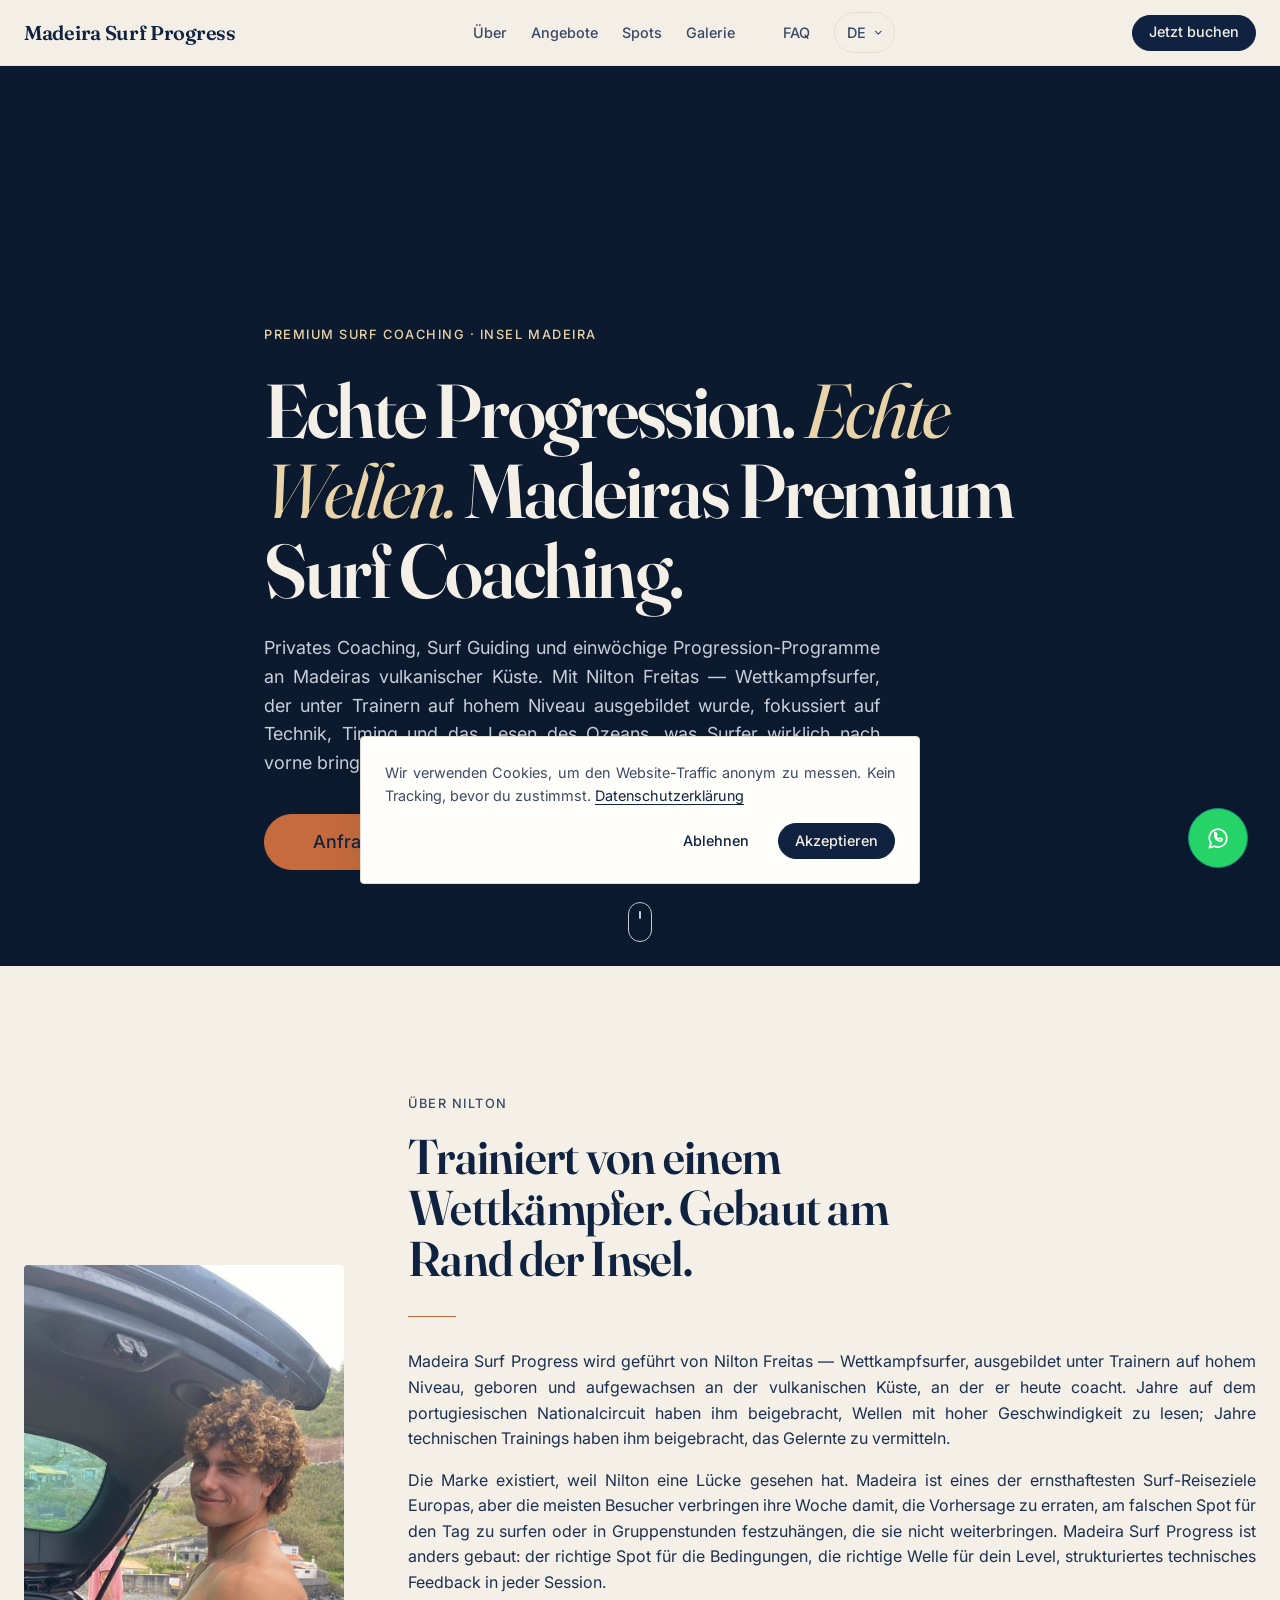
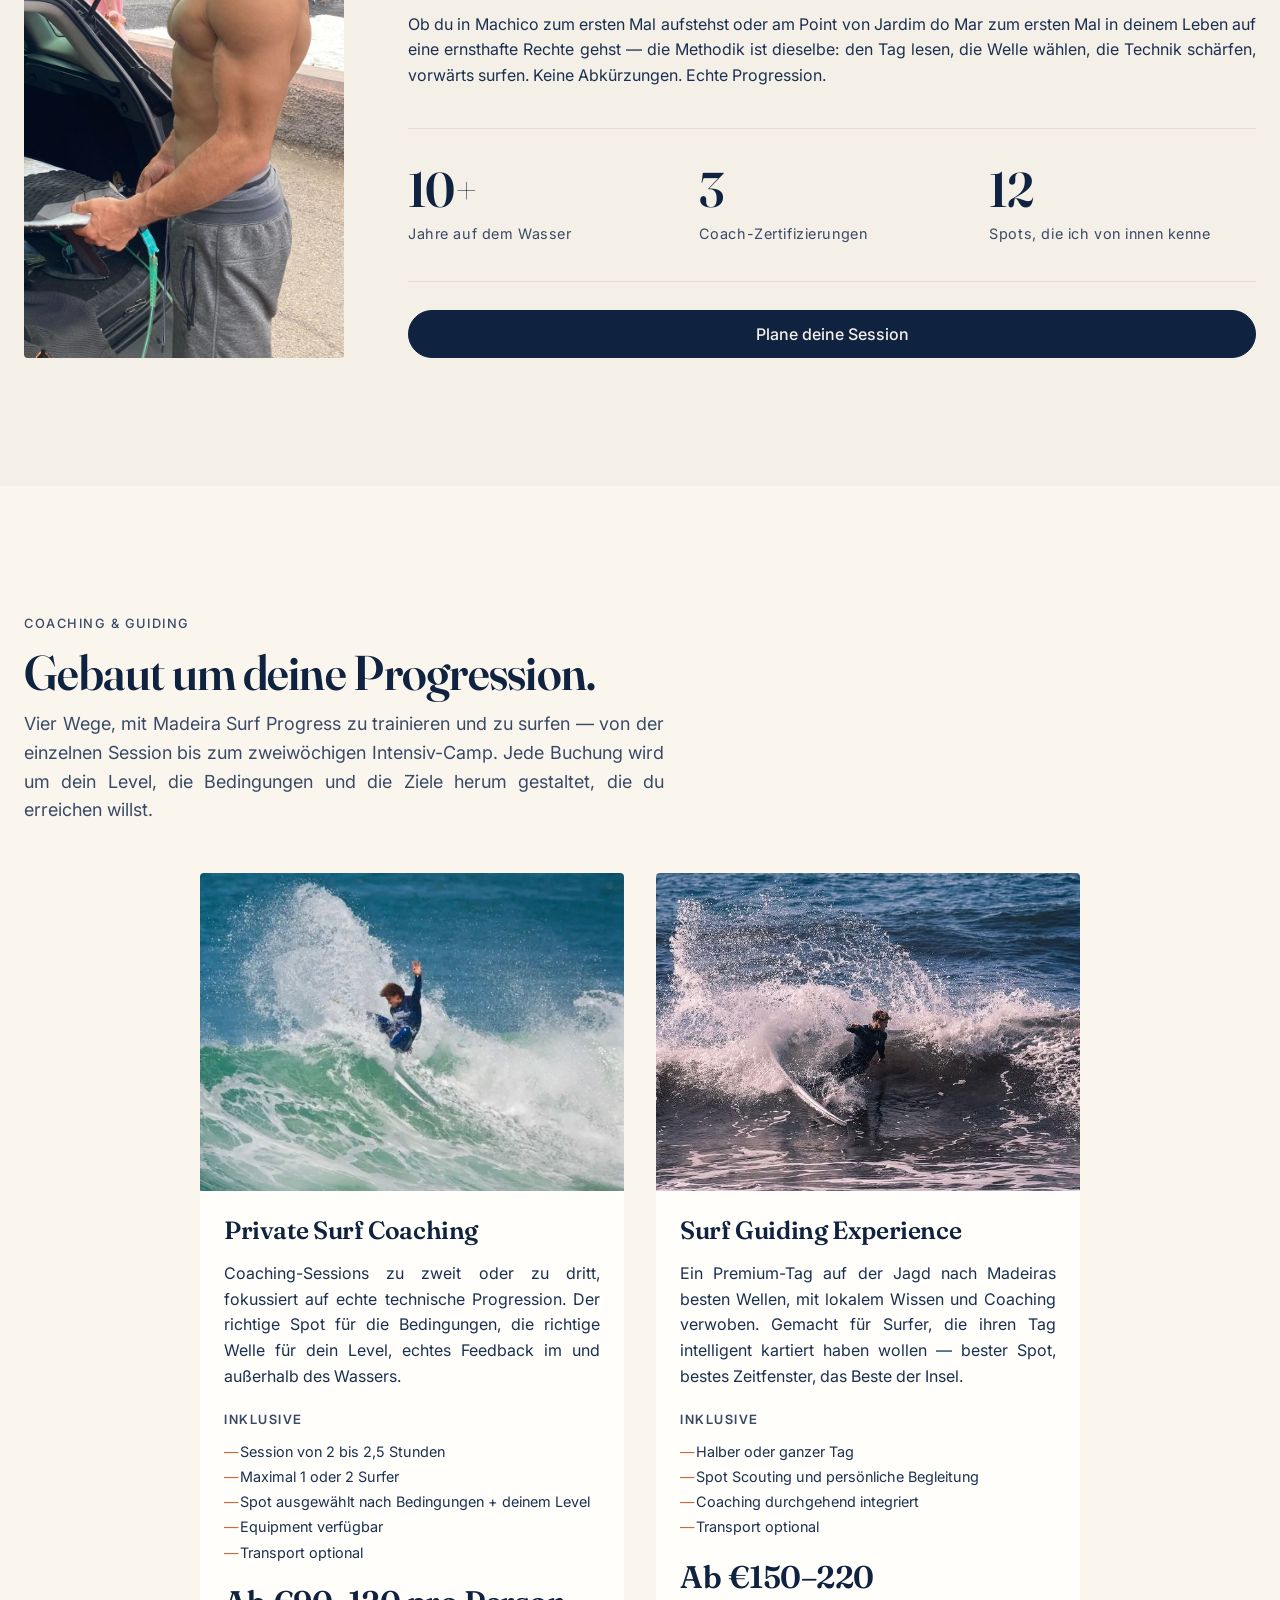
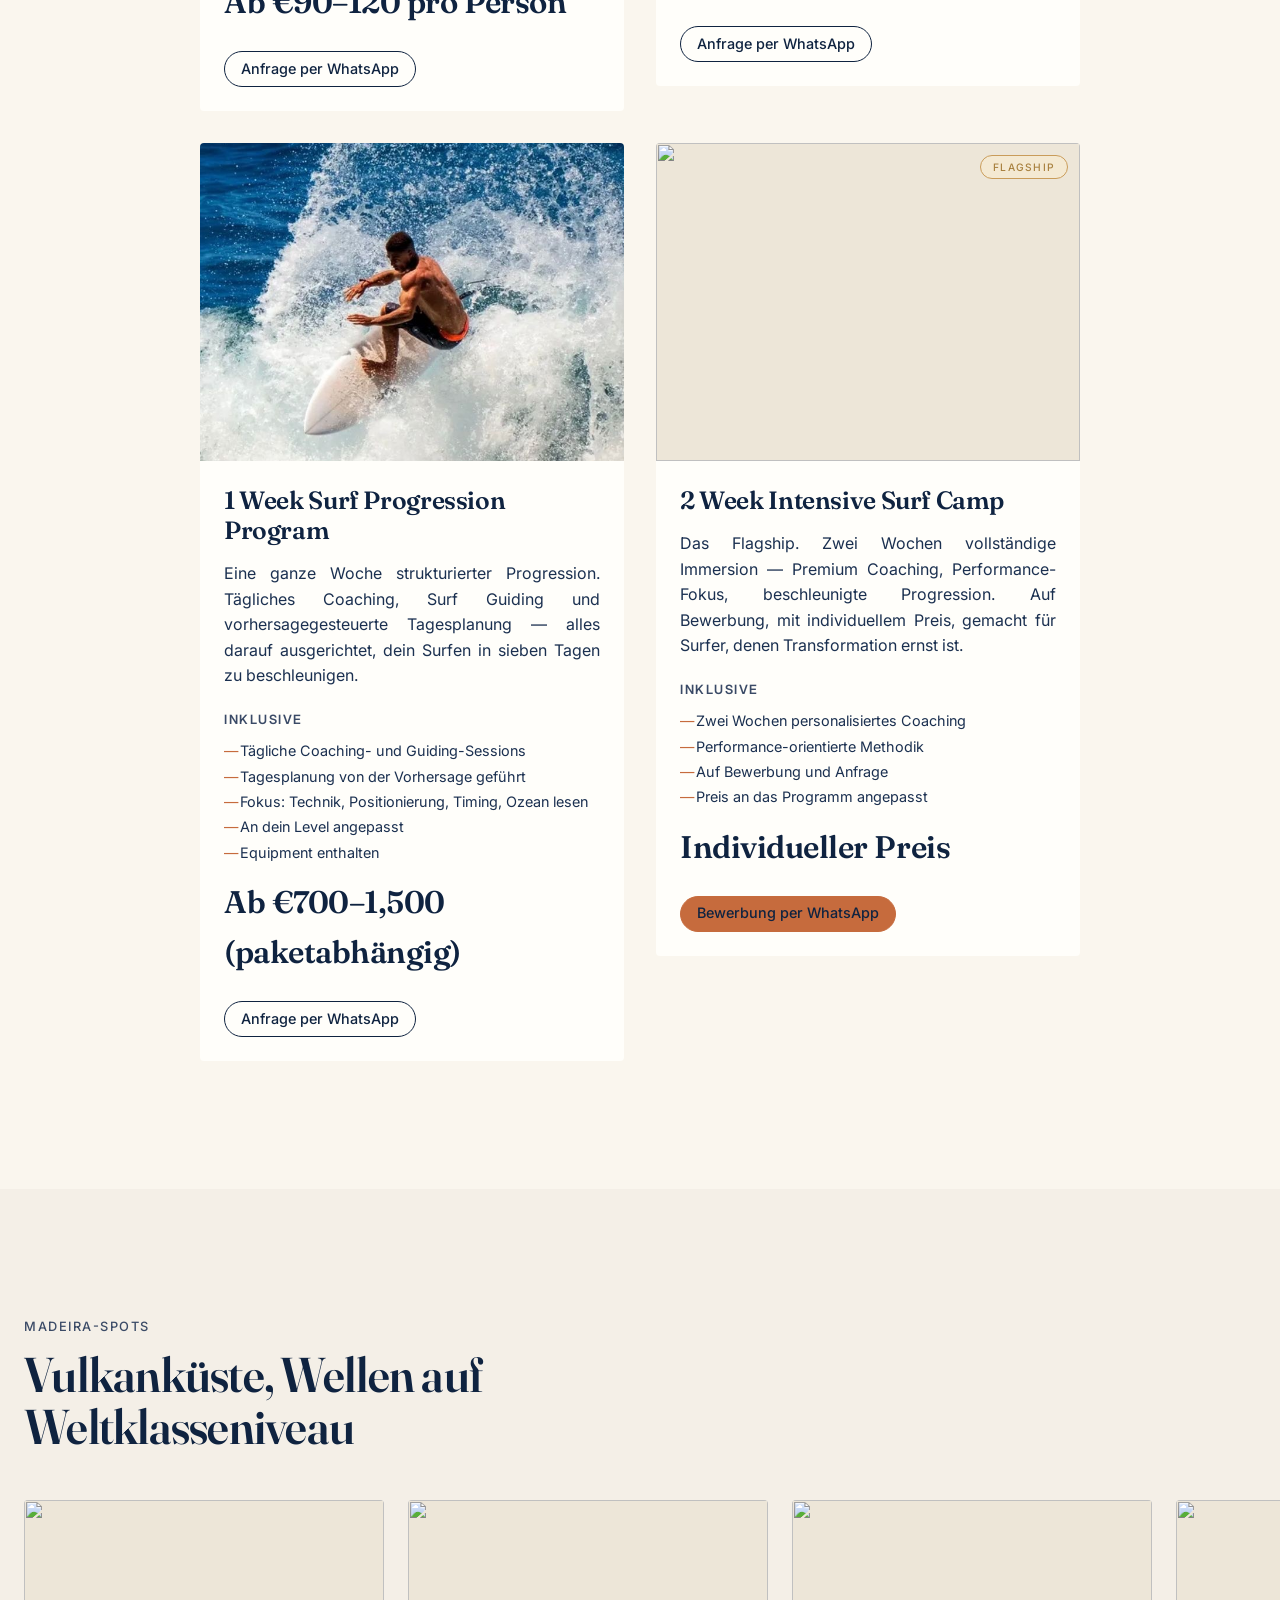
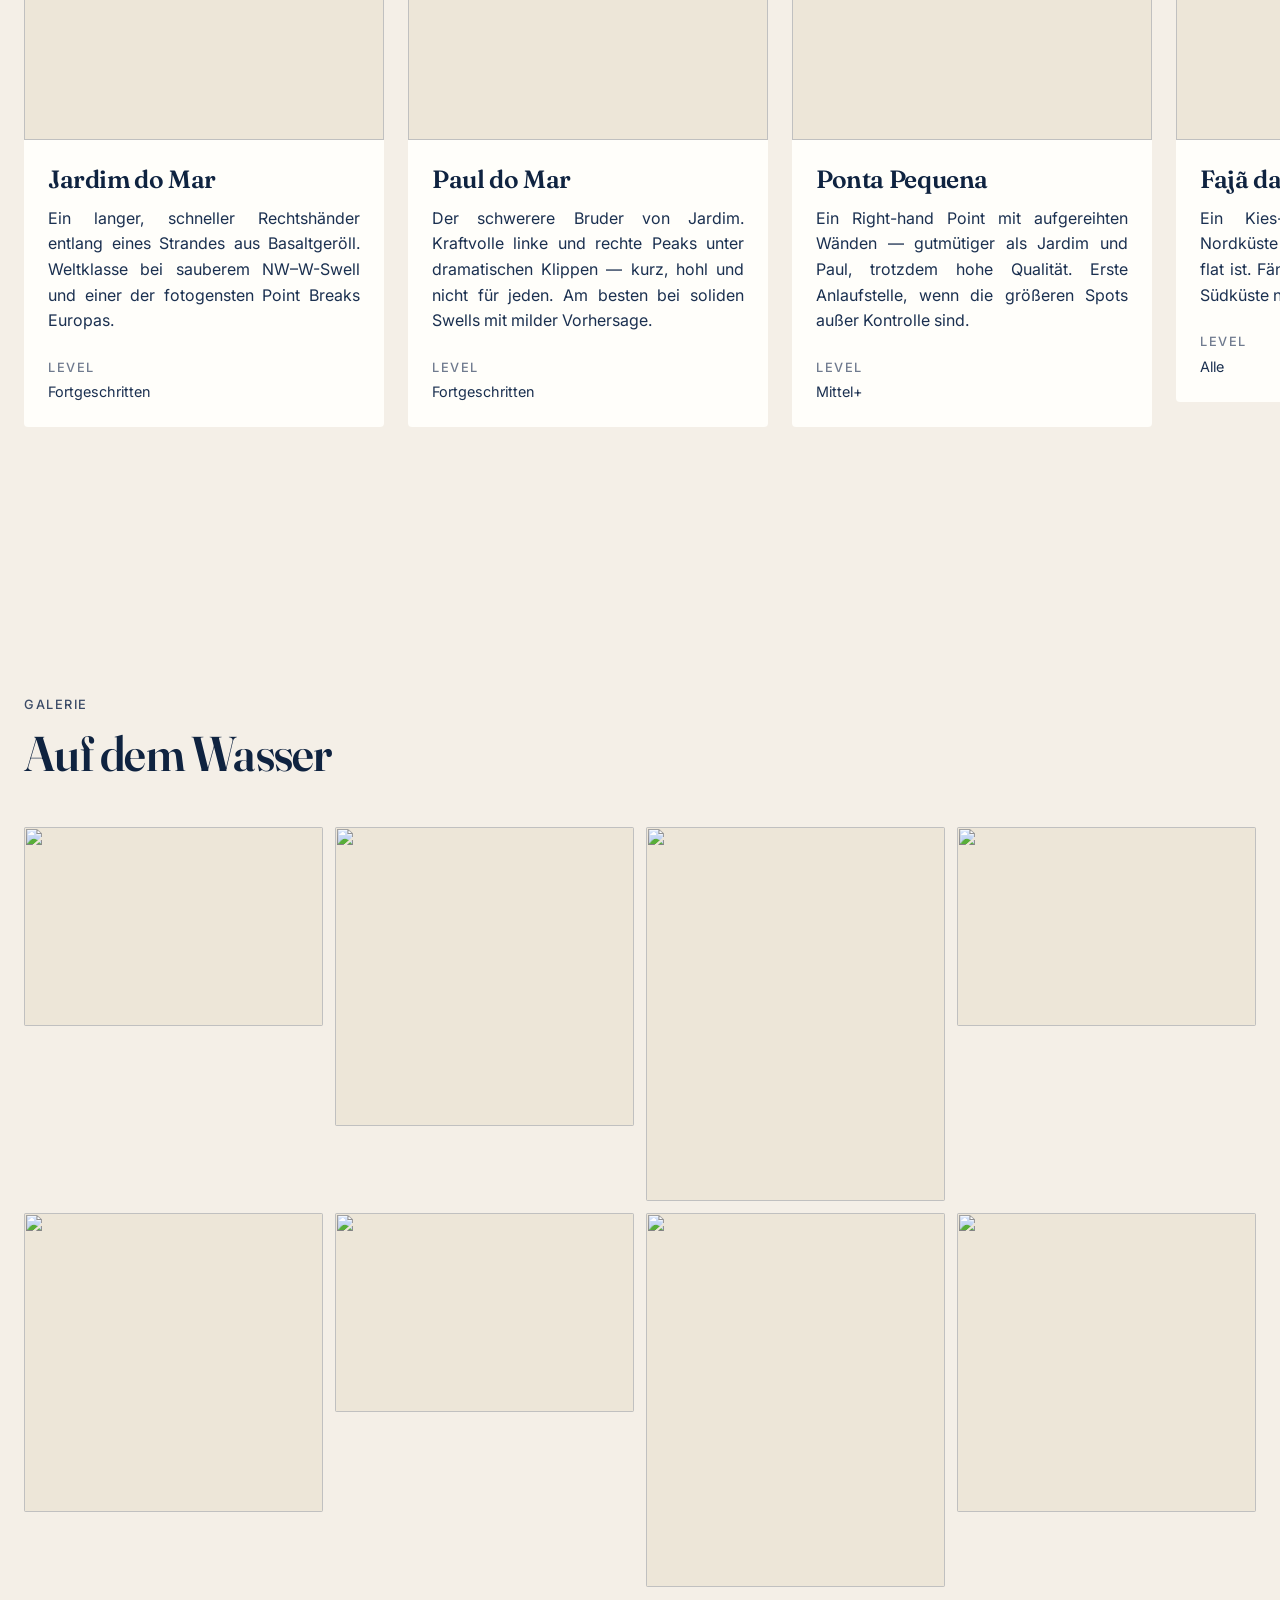
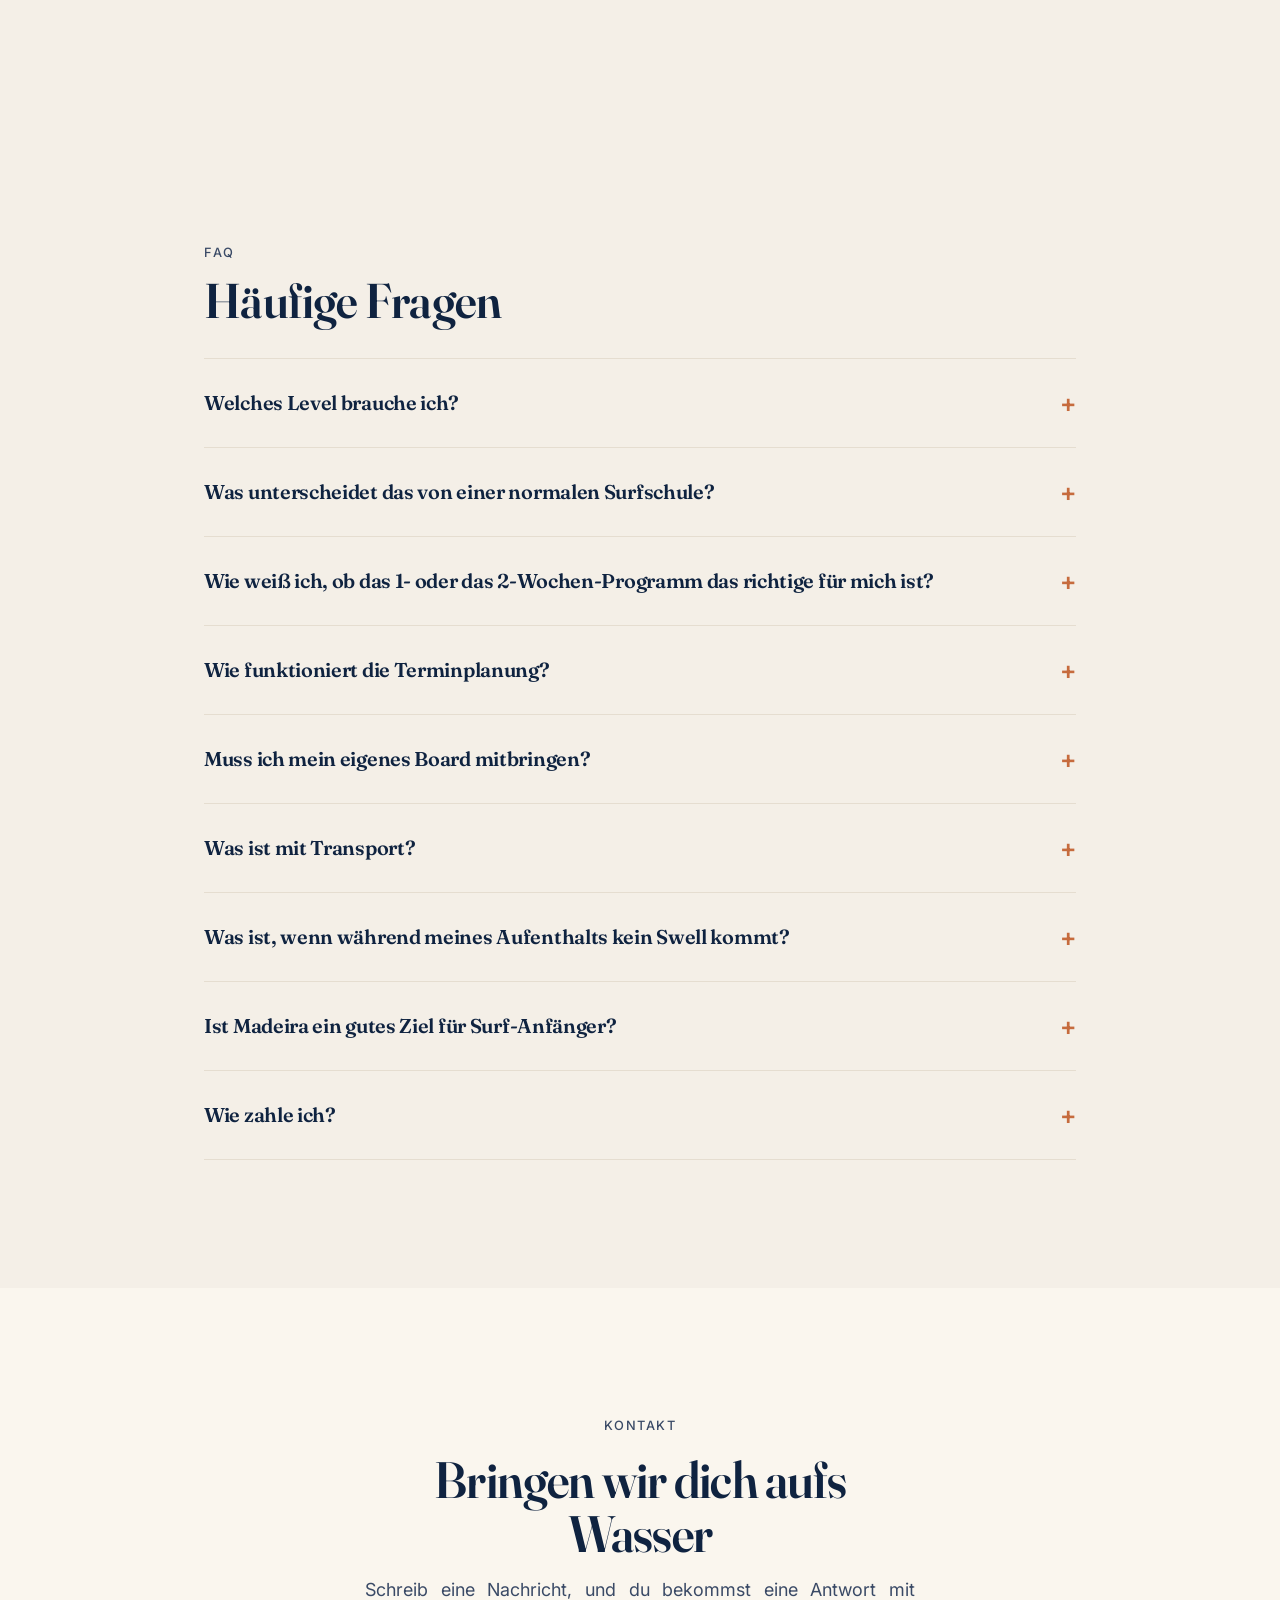
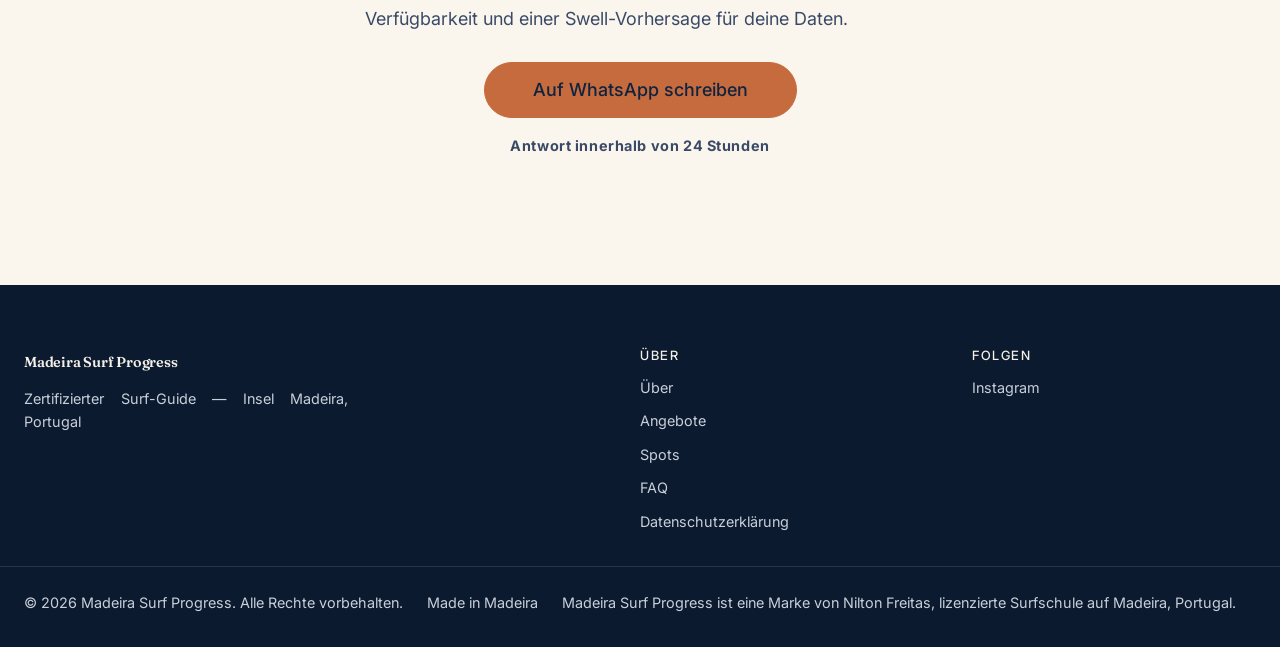
==== commit e3d5a6fa: "launch: surf imagery, metadata fixes, indexing opened Photos. 108 picsum URLs across 5 locales repla" ====
--- a/de/index.html
+++ b/de/index.html
@@ -17,7 +17,12 @@
   <link rel="alternate" hreflang="x-default" href="https://madeirasurfcoach.com/">
 
   <meta property="og:type" content="website">
+  <meta property="og:site_name" content="Madeira Surf Progress">
   <meta property="og:locale" content="de_DE">
+  <meta property="og:locale:alternate" content="en_GB">
+  <meta property="og:locale:alternate" content="pt_PT">
+  <meta property="og:locale:alternate" content="fr_FR">
+  <meta property="og:locale:alternate" content="uk_UA">
   <meta property="og:title" content="Madeira Surf Progress">
   <meta property="og:description" content="Zertifizierter Surf-Coach an Madeiras Vulkanküste. Buche eine Session über WhatsApp.">
   <meta property="og:url" content="https://madeirasurfcoach.com/de/">
@@ -124,7 +129,7 @@
       <li><a class="site-nav__link" href="#services"     data-i18n="nav.services"></a></li>
       <li><a class="site-nav__link" href="#spots"        data-i18n="nav.spots"></a></li>
       <li><a class="site-nav__link" href="#gallery"      data-i18n="nav.gallery"></a></li>
-      <li><a class="site-nav__link" href="#testimonials" data-i18n="nav.testimonials"></a></li>
+      <li><a class="site-nav__link" href="#testimonials" hidden data-i18n="nav.testimonials"></a></li>
       <li><a class="site-nav__link" href="#faq"          data-i18n="nav.faq"></a></li>
 
       <li class="lang-switcher">
@@ -319,7 +324,7 @@
         <li><article class="card service-card service-card--flagship">
           <span class="card__flagship" data-i18n="services.flagship_label"></span>
           <div class="card__media">
-            <img src="https://picsum.photos/seed/svc-intensive/1200/900" alt="" width="1200" height="900" loading="lazy">
+            <img src="https://images.unsplash.com/photo-1517699418036-fb5d179fef0c?w=1200&amp;h=900&amp;fit=crop&amp;q=80" alt="" width="1200" height="900" loading="lazy">
           </div>
           <div class="card__body">
             <h3 class="card__title" data-content-id="services.intensive.title">2 Week Intensive Surf Camp</h3>
@@ -353,7 +358,7 @@
       <ul class="spots__grid">
         <li><article class="card spot-card">
           <div class="card__media">
-            <img src="https://picsum.photos/seed/spot-jardim/1600/1067" alt="" width="1600" height="1067" loading="lazy">
+            <img src="https://images.unsplash.com/photo-1493225255756-d9584f8606e9?w=1600&amp;h=1067&amp;fit=crop&amp;q=80" alt="" width="1600" height="1067" loading="lazy">
           </div>
           <div class="card__body">
             <h3 class="card__title">Jardim do Mar</h3>
@@ -366,7 +371,7 @@
 
         <li><article class="card spot-card">
           <div class="card__media">
-            <img src="https://picsum.photos/seed/spot-paul/1600/1067" alt="" width="1600" height="1067" loading="lazy">
+            <img src="https://images.unsplash.com/photo-1551524358-f34c0214781d?w=1600&amp;h=1067&amp;fit=crop&amp;q=80" alt="" width="1600" height="1067" loading="lazy">
           </div>
           <div class="card__body">
             <h3 class="card__title">Paul do Mar</h3>
@@ -379,7 +384,7 @@
 
         <li><article class="card spot-card">
           <div class="card__media">
-            <img src="https://picsum.photos/seed/spot-ponta/1600/1067" alt="" width="1600" height="1067" loading="lazy">
+            <img src="https://images.unsplash.com/photo-1601505804121-45e2c5506c94?w=1600&amp;h=1067&amp;fit=crop&amp;q=80" alt="" width="1600" height="1067" loading="lazy">
           </div>
           <div class="card__body">
             <h3 class="card__title">Ponta Pequena</h3>
@@ -392,7 +397,7 @@
 
         <li><article class="card spot-card">
           <div class="card__media">
-            <img src="https://picsum.photos/seed/spot-faja/1600/1067" alt="" width="1600" height="1067" loading="lazy">
+            <img src="https://images.unsplash.com/photo-1454123253751-1fe2b9e0c10d?w=1600&amp;h=1067&amp;fit=crop&amp;q=80" alt="" width="1600" height="1067" loading="lazy">
           </div>
           <div class="card__body">
             <h3 class="card__title">Fajã da Areia</h3>
@@ -405,7 +410,7 @@
 
         <li><article class="card spot-card">
           <div class="card__media">
-            <img src="https://picsum.photos/seed/spot-portocruz/1600/1067" alt="" width="1600" height="1067" loading="lazy">
+            <img src="https://images.unsplash.com/photo-1486869801134-25b6bc85fc0d?w=1600&amp;h=1067&amp;fit=crop&amp;q=80" alt="" width="1600" height="1067" loading="lazy">
           </div>
           <div class="card__body">
             <h3 class="card__title">Porto da Cruz</h3>
@@ -418,7 +423,7 @@
 
         <li><article class="card spot-card">
           <div class="card__media">
-            <img src="https://picsum.photos/seed/spot-machico/1600/1067" alt="" width="1600" height="1067" loading="lazy">
+            <img src="https://images.unsplash.com/photo-1612025344470-df9818c785a4?w=1600&amp;h=1067&amp;fit=crop&amp;q=80" alt="" width="1600" height="1067" loading="lazy">
           </div>
           <div class="card__body">
             <h3 class="card__title">Machico</h3>
@@ -431,7 +436,7 @@
 
         <li><article class="card spot-card">
           <div class="card__media">
-            <img src="https://picsum.photos/seed/spot-ribeira/1600/1067" alt="" width="1600" height="1067" loading="lazy" data-placeholder="true">
+            <img src="https://images.unsplash.com/photo-1559627755-42212e5c5fdf?w=1600&amp;h=1067&amp;fit=crop&amp;q=80" alt="" width="1600" height="1067" loading="lazy" data-placeholder="true">
           </div>
           <div class="card__body">
             <h3 class="card__title">Ribeira da Janela</h3>
@@ -444,7 +449,7 @@
 
         <li><article class="card spot-card">
           <div class="card__media">
-            <img src="https://picsum.photos/seed/spot-contreiras/1600/1067" alt="" width="1600" height="1067" loading="lazy" data-placeholder="true">
+            <img src="https://images.unsplash.com/photo-1455264745730-cb3b76250ae8?w=1600&amp;h=1067&amp;fit=crop&amp;q=80" alt="" width="1600" height="1067" loading="lazy" data-placeholder="true">
           </div>
           <div class="card__body">
             <h3 class="card__title">Contreiras</h3>
@@ -457,7 +462,7 @@
 
         <li><article class="card spot-card">
           <div class="card__media">
-            <img src="https://picsum.photos/seed/spot-seixal/1600/1067" alt="" width="1600" height="1067" loading="lazy" data-placeholder="true">
+            <img src="https://images.unsplash.com/photo-1468931467769-06a09c69aad3?w=1600&amp;h=1067&amp;fit=crop&amp;q=80" alt="" width="1600" height="1067" loading="lazy" data-placeholder="true">
           </div>
           <div class="card__body">
             <h3 class="card__title">Praia do Seixal</h3>
@@ -480,14 +485,14 @@
     </div>
     <div class="container">
       <ul class="gallery__grid">
-        <li><button type="button" class="gallery__item gallery__item--3-2" data-i18n-attr="aria-label:gallery.open_lightbox"><img src="https://picsum.photos/seed/gal-01/1600/1067" alt="" width="1600" height="1067" loading="lazy"></button></li>
-        <li><button type="button" class="gallery__item gallery__item--1-1" data-i18n-attr="aria-label:gallery.open_lightbox"><img src="https://picsum.photos/seed/gal-02/1080/1080" alt="" width="1080" height="1080" loading="lazy"></button></li>
-        <li><button type="button" class="gallery__item gallery__item--4-5" data-i18n-attr="aria-label:gallery.open_lightbox"><img src="https://picsum.photos/seed/gal-03/1080/1350" alt="" width="1080" height="1350" loading="lazy"></button></li>
-        <li><button type="button" class="gallery__item gallery__item--3-2" data-i18n-attr="aria-label:gallery.open_lightbox"><img src="https://picsum.photos/seed/gal-04/1600/1067" alt="" width="1600" height="1067" loading="lazy"></button></li>
-        <li><button type="button" class="gallery__item gallery__item--1-1" data-i18n-attr="aria-label:gallery.open_lightbox"><img src="https://picsum.photos/seed/gal-05/1080/1080" alt="" width="1080" height="1080" loading="lazy"></button></li>
-        <li><button type="button" class="gallery__item gallery__item--3-2" data-i18n-attr="aria-label:gallery.open_lightbox"><img src="https://picsum.photos/seed/gal-06/1600/1067" alt="" width="1600" height="1067" loading="lazy"></button></li>
-        <li><button type="button" class="gallery__item gallery__item--4-5" data-i18n-attr="aria-label:gallery.open_lightbox"><img src="https://picsum.photos/seed/gal-07/1080/1350" alt="" width="1080" height="1350" loading="lazy"></button></li>
-        <li><button type="button" class="gallery__item gallery__item--1-1" data-i18n-attr="aria-label:gallery.open_lightbox"><img src="https://picsum.photos/seed/gal-08/1080/1080" alt="" width="1080" height="1080" loading="lazy"></button></li>
+        <li><button type="button" class="gallery__item gallery__item--3-2" data-i18n-attr="aria-label:gallery.open_lightbox"><img src="https://images.unsplash.com/photo-1527731149372-fae504a1185f?w=1600&amp;h=1067&amp;fit=crop&amp;q=80" alt="" width="1600" height="1067" loading="lazy"></button></li>
+        <li><button type="button" class="gallery__item gallery__item--1-1" data-i18n-attr="aria-label:gallery.open_lightbox"><img src="https://images.unsplash.com/photo-1513569143478-b38b2c0ef97f?w=1080&amp;h=1080&amp;fit=crop&amp;q=80" alt="" width="1080" height="1080" loading="lazy"></button></li>
+        <li><button type="button" class="gallery__item gallery__item--4-5" data-i18n-attr="aria-label:gallery.open_lightbox"><img src="https://images.unsplash.com/photo-1543616260-4cd60315436d?w=1080&amp;h=1350&amp;fit=crop&amp;q=80" alt="" width="1080" height="1350" loading="lazy"></button></li>
+        <li><button type="button" class="gallery__item gallery__item--3-2" data-i18n-attr="aria-label:gallery.open_lightbox"><img src="https://images.unsplash.com/photo-1517699418036-fb5d179fef0c?w=1600&amp;h=1067&amp;fit=crop&amp;q=80" alt="" width="1600" height="1067" loading="lazy"></button></li>
+        <li><button type="button" class="gallery__item gallery__item--1-1" data-i18n-attr="aria-label:gallery.open_lightbox"><img src="https://images.unsplash.com/photo-1601505804208-738d2d4b54b1?w=1080&amp;h=1080&amp;fit=crop&amp;q=80" alt="" width="1080" height="1080" loading="lazy"></button></li>
+        <li><button type="button" class="gallery__item gallery__item--3-2" data-i18n-attr="aria-label:gallery.open_lightbox"><img src="https://images.unsplash.com/photo-1459745930869-b3d0d72c3cbb?w=1600&amp;h=1067&amp;fit=crop&amp;q=80" alt="" width="1600" height="1067" loading="lazy"></button></li>
+        <li><button type="button" class="gallery__item gallery__item--4-5" data-i18n-attr="aria-label:gallery.open_lightbox"><img src="https://images.unsplash.com/photo-1621951289270-b942dc5f4320?w=1080&amp;h=1350&amp;fit=crop&amp;q=80" alt="" width="1080" height="1350" loading="lazy"></button></li>
+        <li><button type="button" class="gallery__item gallery__item--1-1" data-i18n-attr="aria-label:gallery.open_lightbox"><img src="https://images.unsplash.com/photo-1530870110042-98b2cb110834?w=1080&amp;h=1080&amp;fit=crop&amp;q=80" alt="" width="1080" height="1080" loading="lazy"></button></li>
       </ul>
     </div>
   </section>
@@ -506,7 +511,14 @@
     <p class="lightbox__caption"></p>
   </div>
 
-  <section class="testimonials section section--dark" id="testimonials" aria-labelledby="testimonials-title">
+  <!-- HIDDEN: the three quotes below are invented, attributed to "Sample Reviewer".
+       Publishing fabricated consumer reviews about a real trader is a banned
+       practice under Annex I of the EU Unfair Commercial Practices Directive
+       (2005/29/EC as amended by 2019/2161), transposed in Portugal by
+       DL 109-G/2021. The site is now indexed, so this cannot ship visible.
+       To restore once Nilton supplies real, attributable reviews: delete the
+       `hidden` attribute here and on the nav link above. Nothing else. -->
+  <section class="testimonials section section--dark" id="testimonials" hidden aria-labelledby="testimonials-title">
     <div class="container">
       <header class="testimonials__head">
         <p class="eyebrow" data-i18n="testimonials.section_label"></p>
@@ -517,24 +529,21 @@
         <li><figure class="testimonial" data-placeholder="true">
           <blockquote><p data-content-id="testimonials.1.quote">„Der beste Surftrip, den ich gemacht habe. Nilton wusste an jedem einzelnen Tag genau, welcher Spot laufen würde — und er liest Wellen besser als jeder, mit dem ich je rausgepaddelt bin."</p></blockquote>
           <figcaption>
-            <img src="https://picsum.photos/seed/avatar-01/96/96" alt="" width="48" height="48" loading="lazy">
-            <span><strong>Sample Reviewer</strong> · <span data-content-id="testimonials.1.city">Lissabon</span></span>
+                        <span><strong>Sample Reviewer</strong> · <span data-content-id="testimonials.1.city">Lissabon</span></span>
           </figcaption>
         </figure></li>
 
         <li><figure class="testimonial" data-placeholder="true">
           <blockquote><p data-content-id="testimonials.2.quote">„Vor dieser Woche hatte ich noch nie einen echten Point Break gesurft. Nilton hat mich an einem perfekten Tag auf Ponta Pequena gesetzt und mich auf die Welle geredet, vor der ich allein zurückgeschreckt wäre."</p></blockquote>
           <figcaption>
-            <img src="https://picsum.photos/seed/avatar-02/96/96" alt="" width="48" height="48" loading="lazy">
-            <span><strong>Sample Reviewer</strong> · <span data-content-id="testimonials.2.city">Berlin</span></span>
+                        <span><strong>Sample Reviewer</strong> · <span data-content-id="testimonials.2.city">Berlin</span></span>
           </figcaption>
         </figure></li>
 
         <li><figure class="testimonial" data-placeholder="true">
           <blockquote><p data-content-id="testimonials.3.quote">„Als Anfänger gekommen, gegangen mit der Fähigkeit, eine Vorhersage selbst zu lesen und in Machico grüne Wellen zu reiten. Ruhig, geduldig, nie Druck."</p></blockquote>
           <figcaption>
-            <img src="https://picsum.photos/seed/avatar-03/96/96" alt="" width="48" height="48" loading="lazy">
-            <span><strong>Sample Reviewer</strong> · <span data-content-id="testimonials.3.city">Paris</span></span>
+                        <span><strong>Sample Reviewer</strong> · <span data-content-id="testimonials.3.city">Paris</span></span>
           </figcaption>
         </figure></li>
       </ul>
--- a/styles/base-v2.css
+++ b/styles/base-v2.css
@@ -116,6 +116,10 @@
 
 *, *::before, *::after { box-sizing: border-box; }
 * { margin: 0; }
+
+/* The `hidden` attribute must win over any component display rule. Sections
+ * carry it while their content is unconfirmed — see the testimonials section. */
+[hidden] { display: none !important; }
 html { -webkit-text-size-adjust: 100%; text-size-adjust: 100%; }
 html { min-height: 100%; }
 body { min-height: 100%; line-height: var(--leading-relaxed); -webkit-font-smoothing: antialiased; }
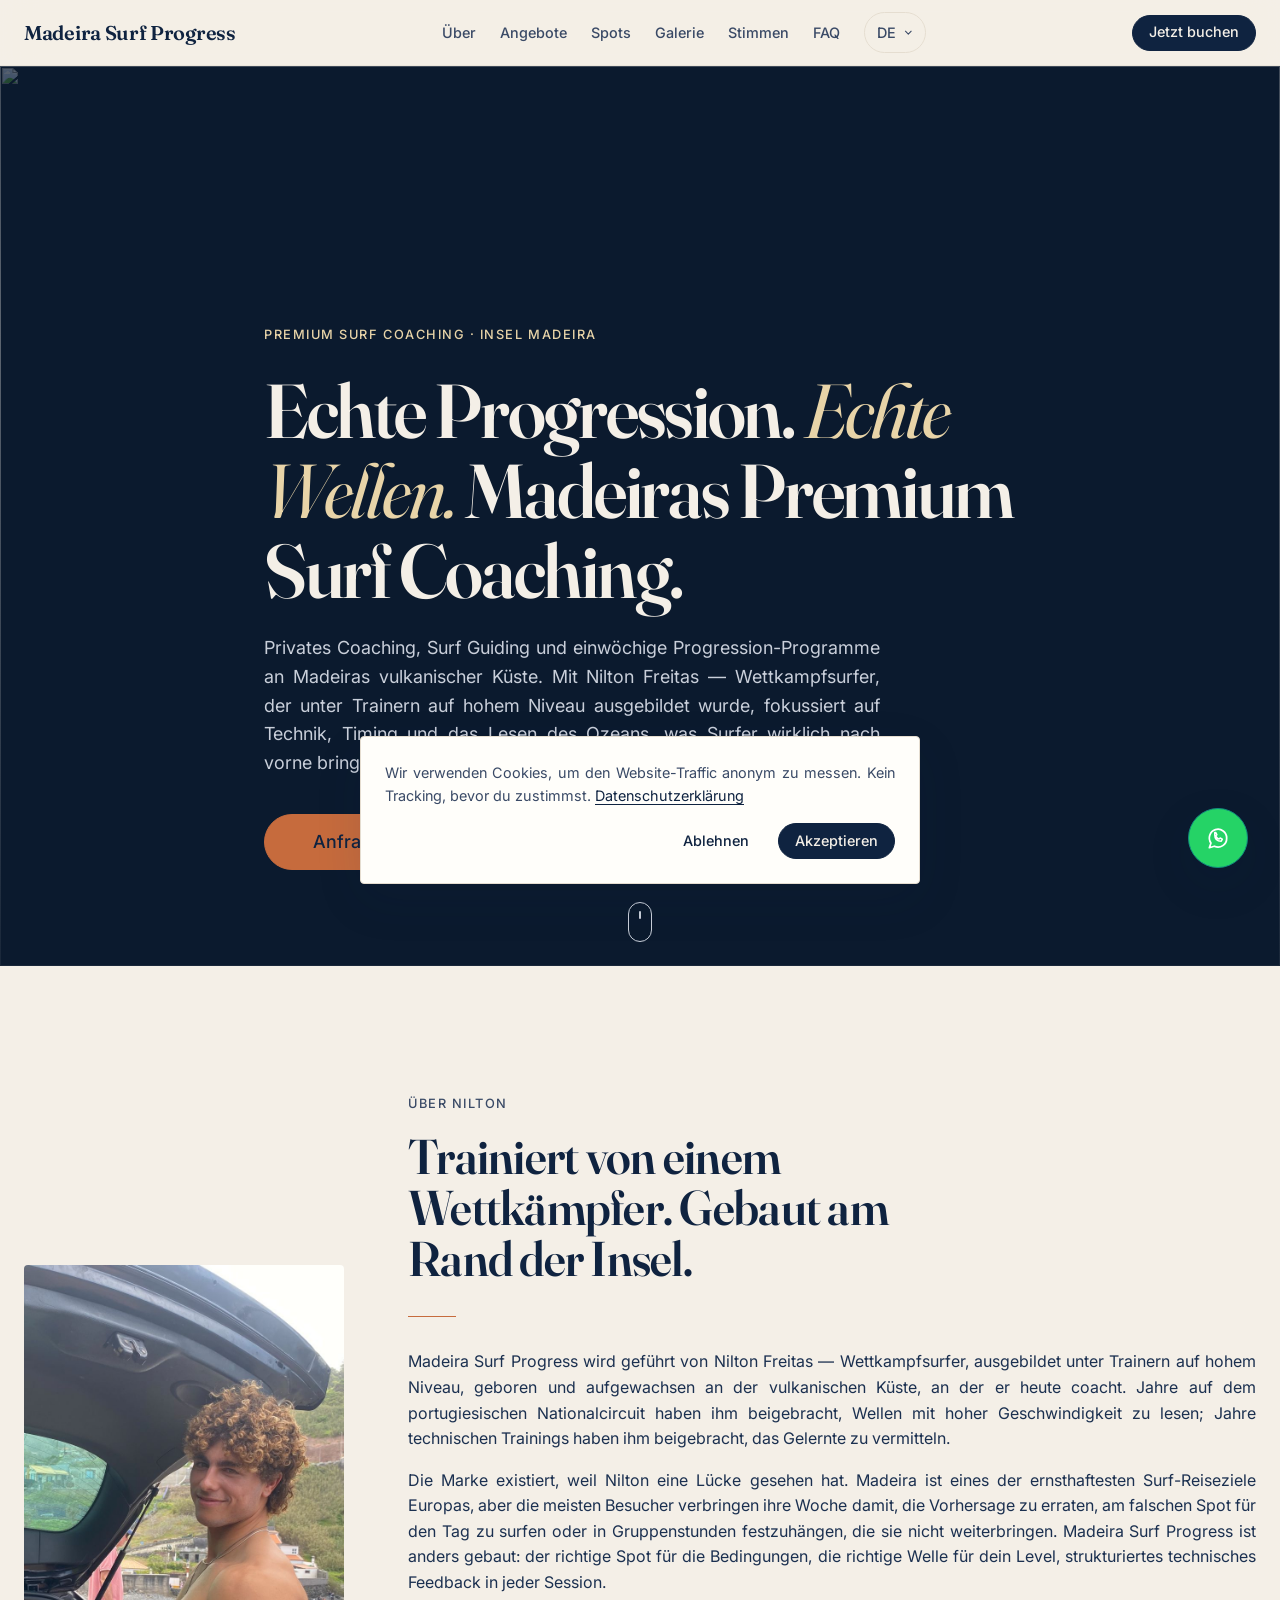
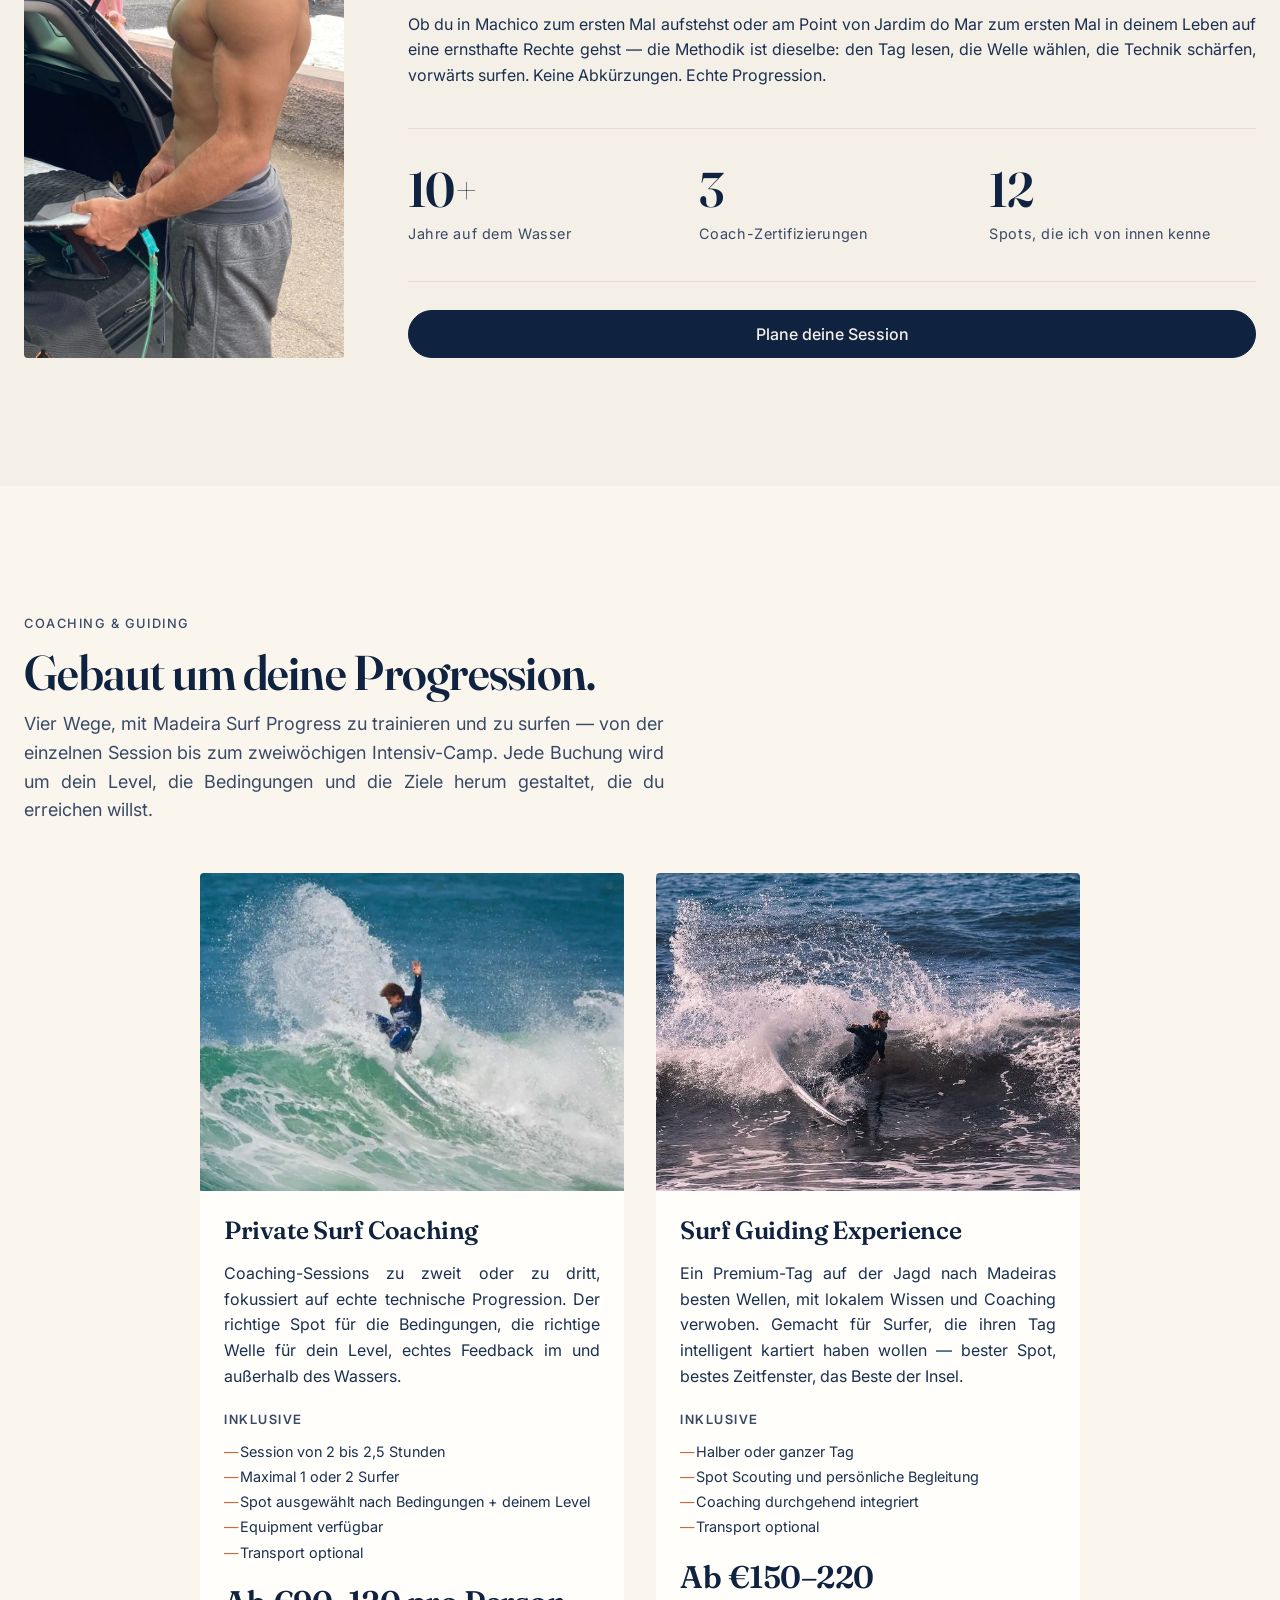
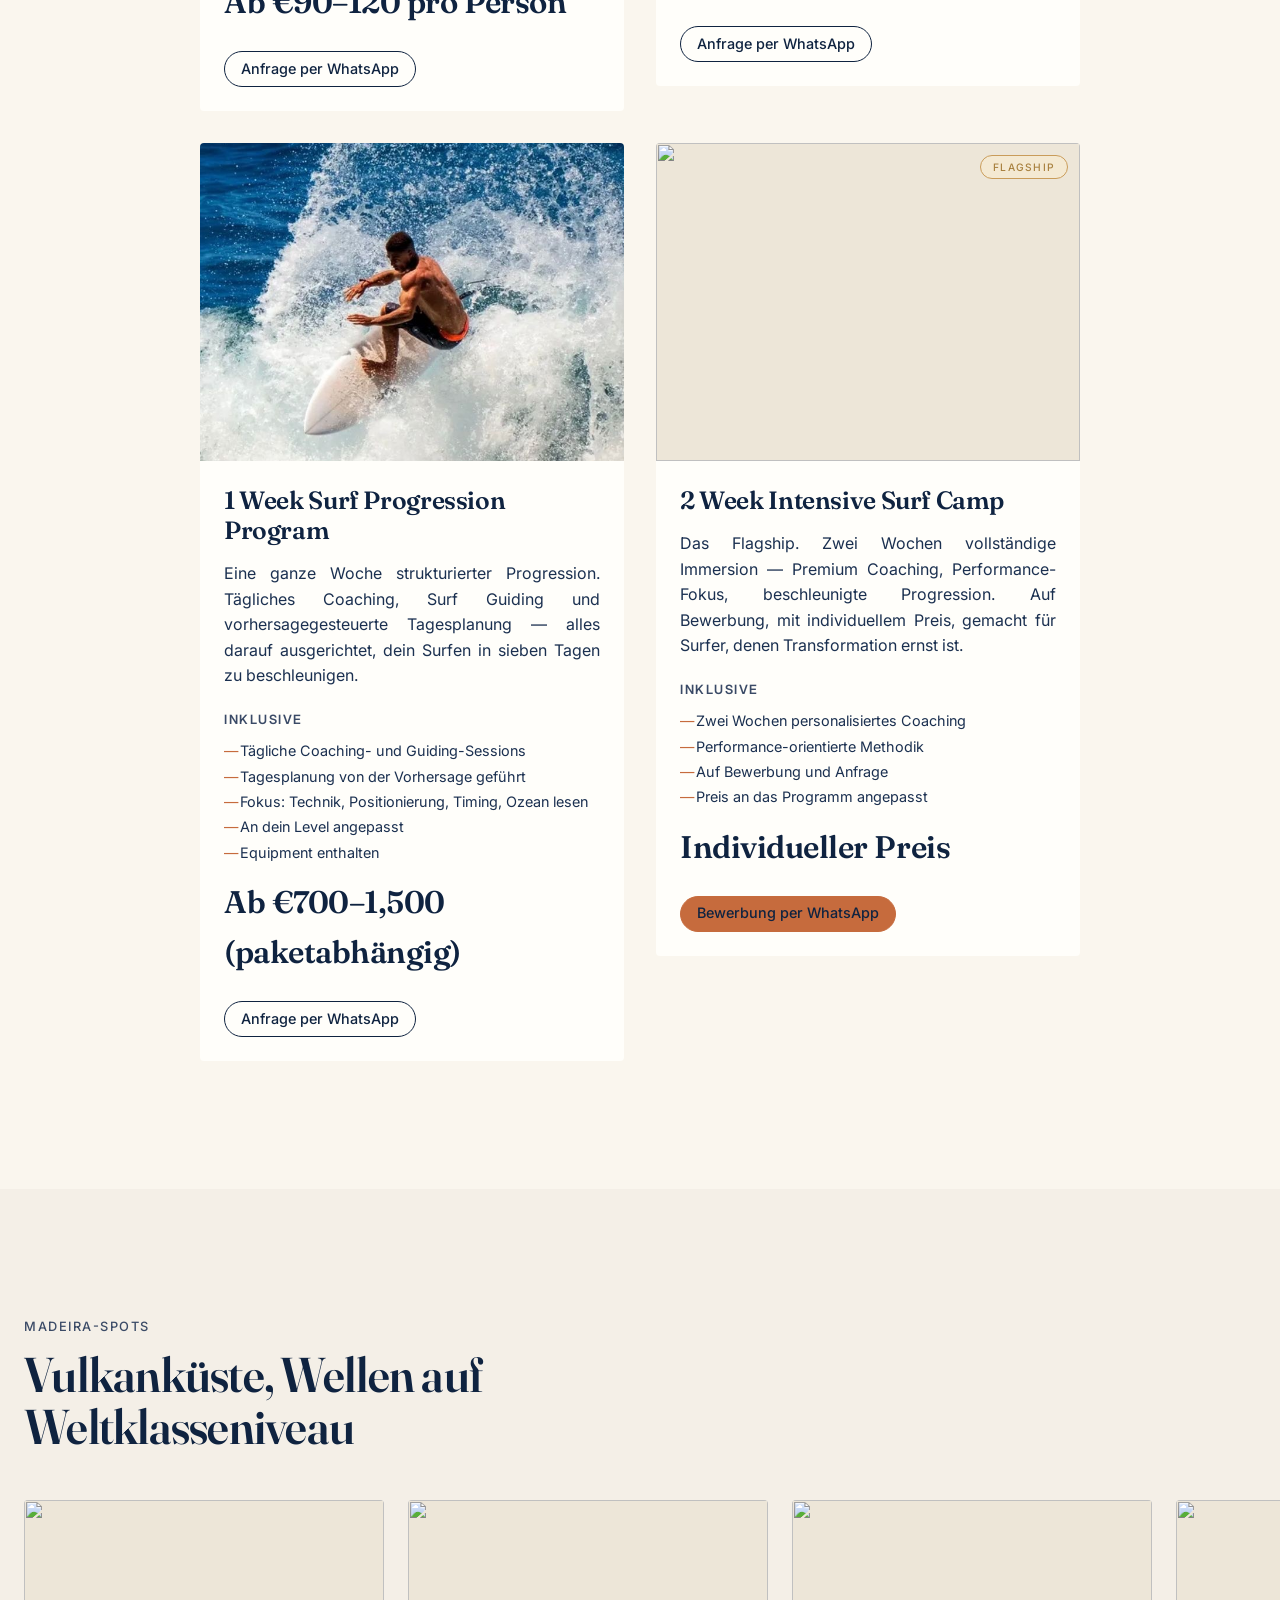
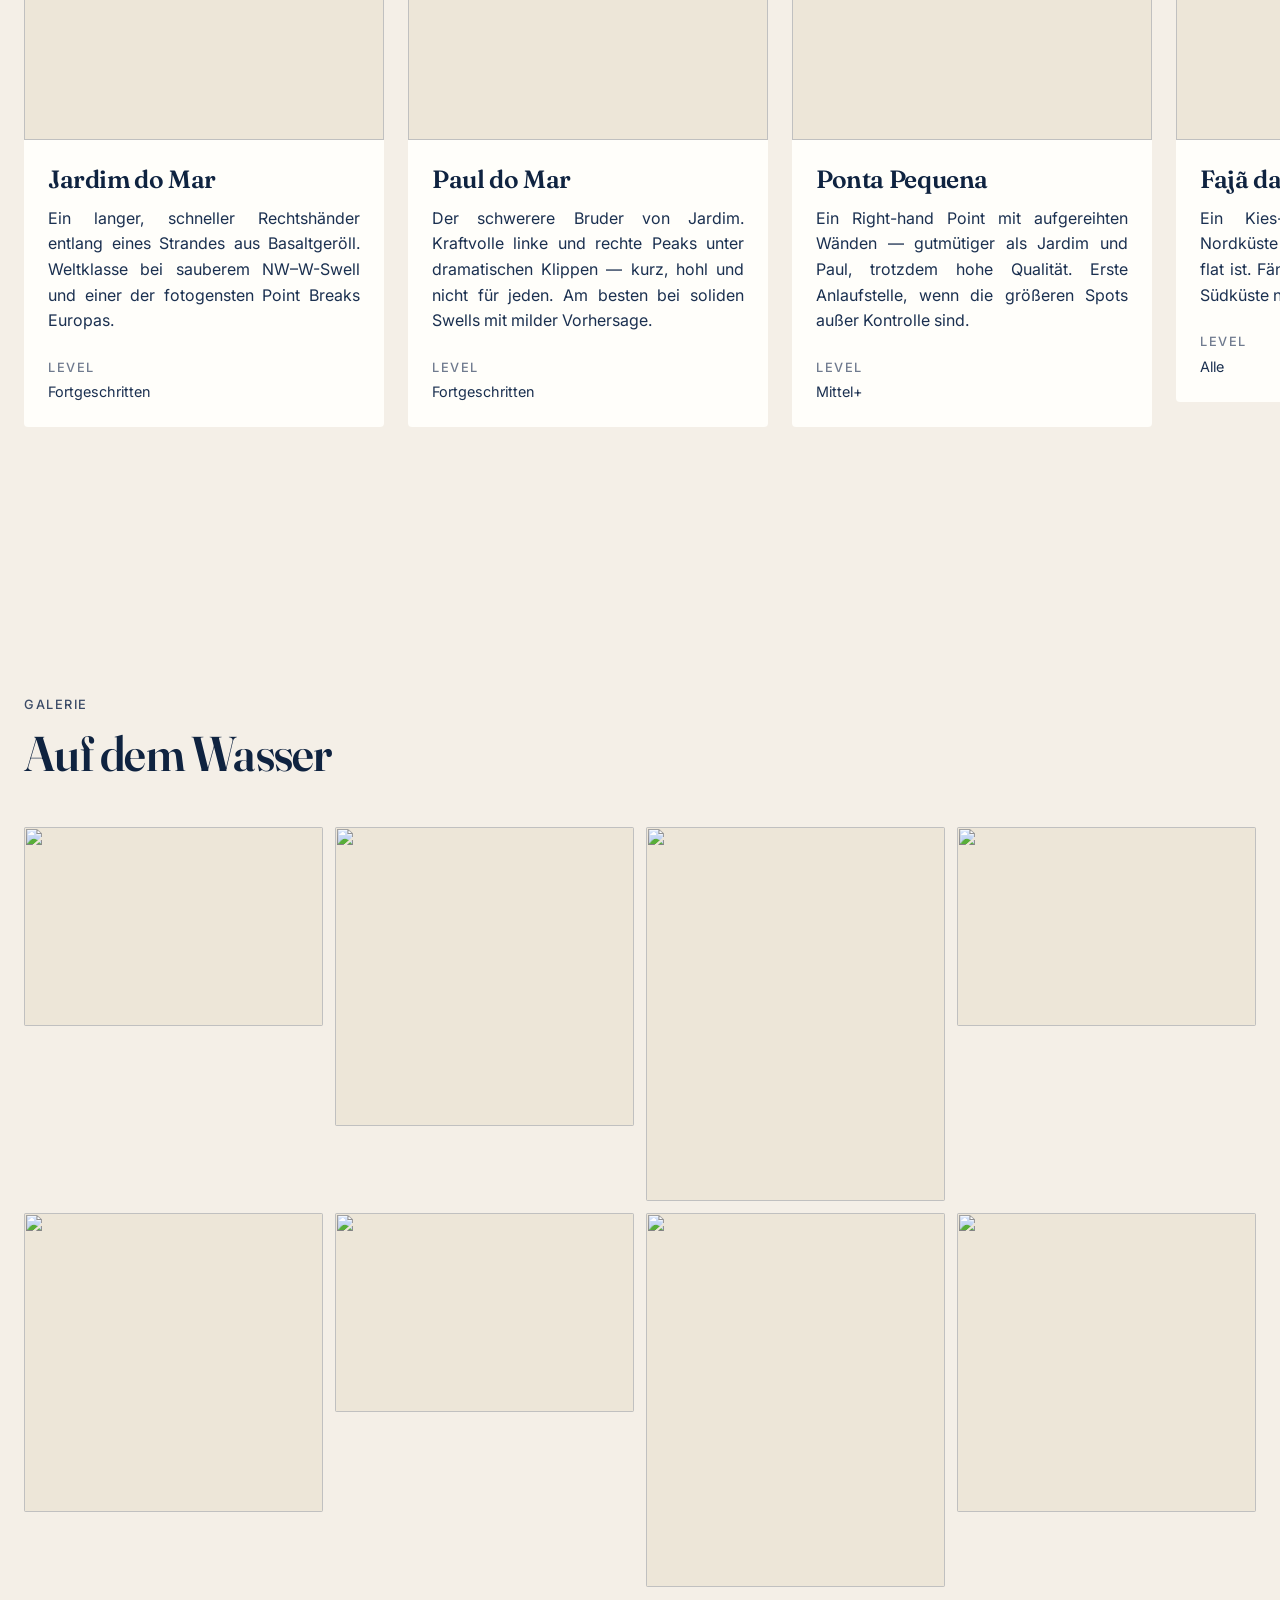
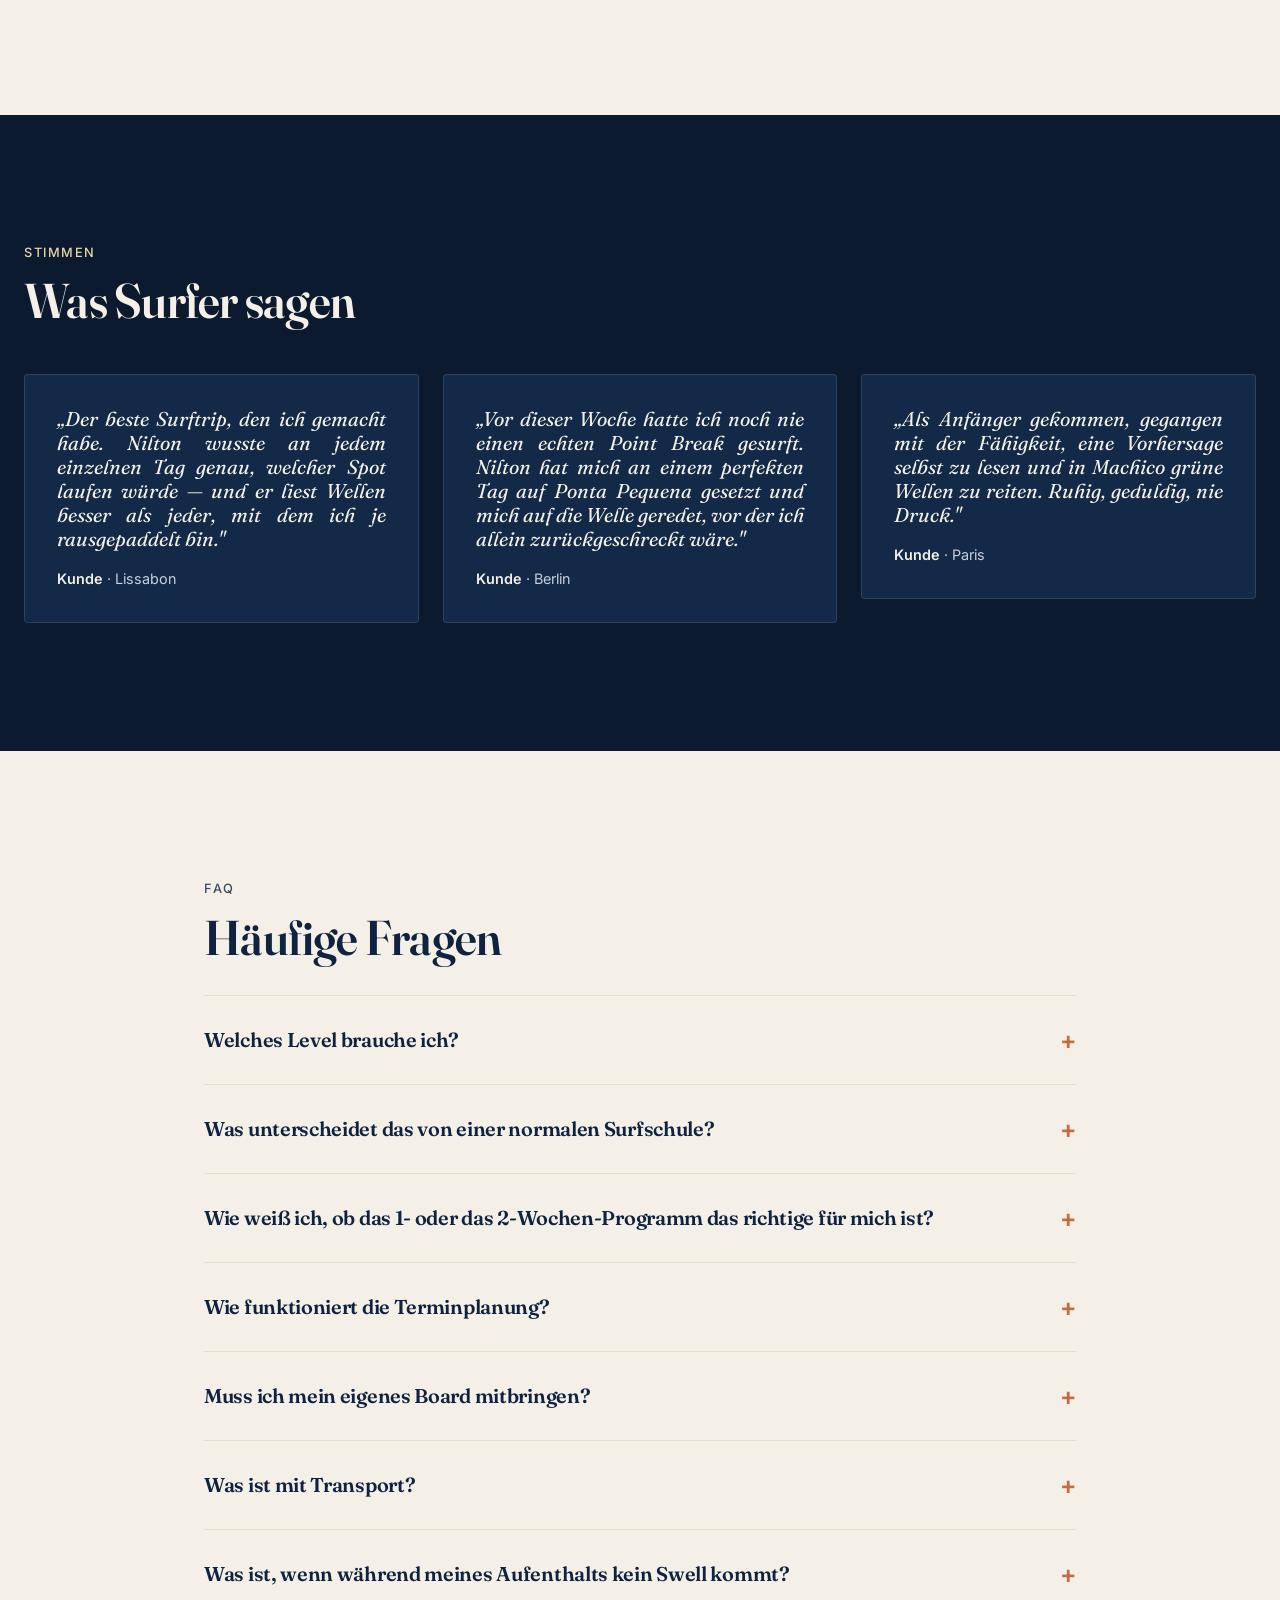
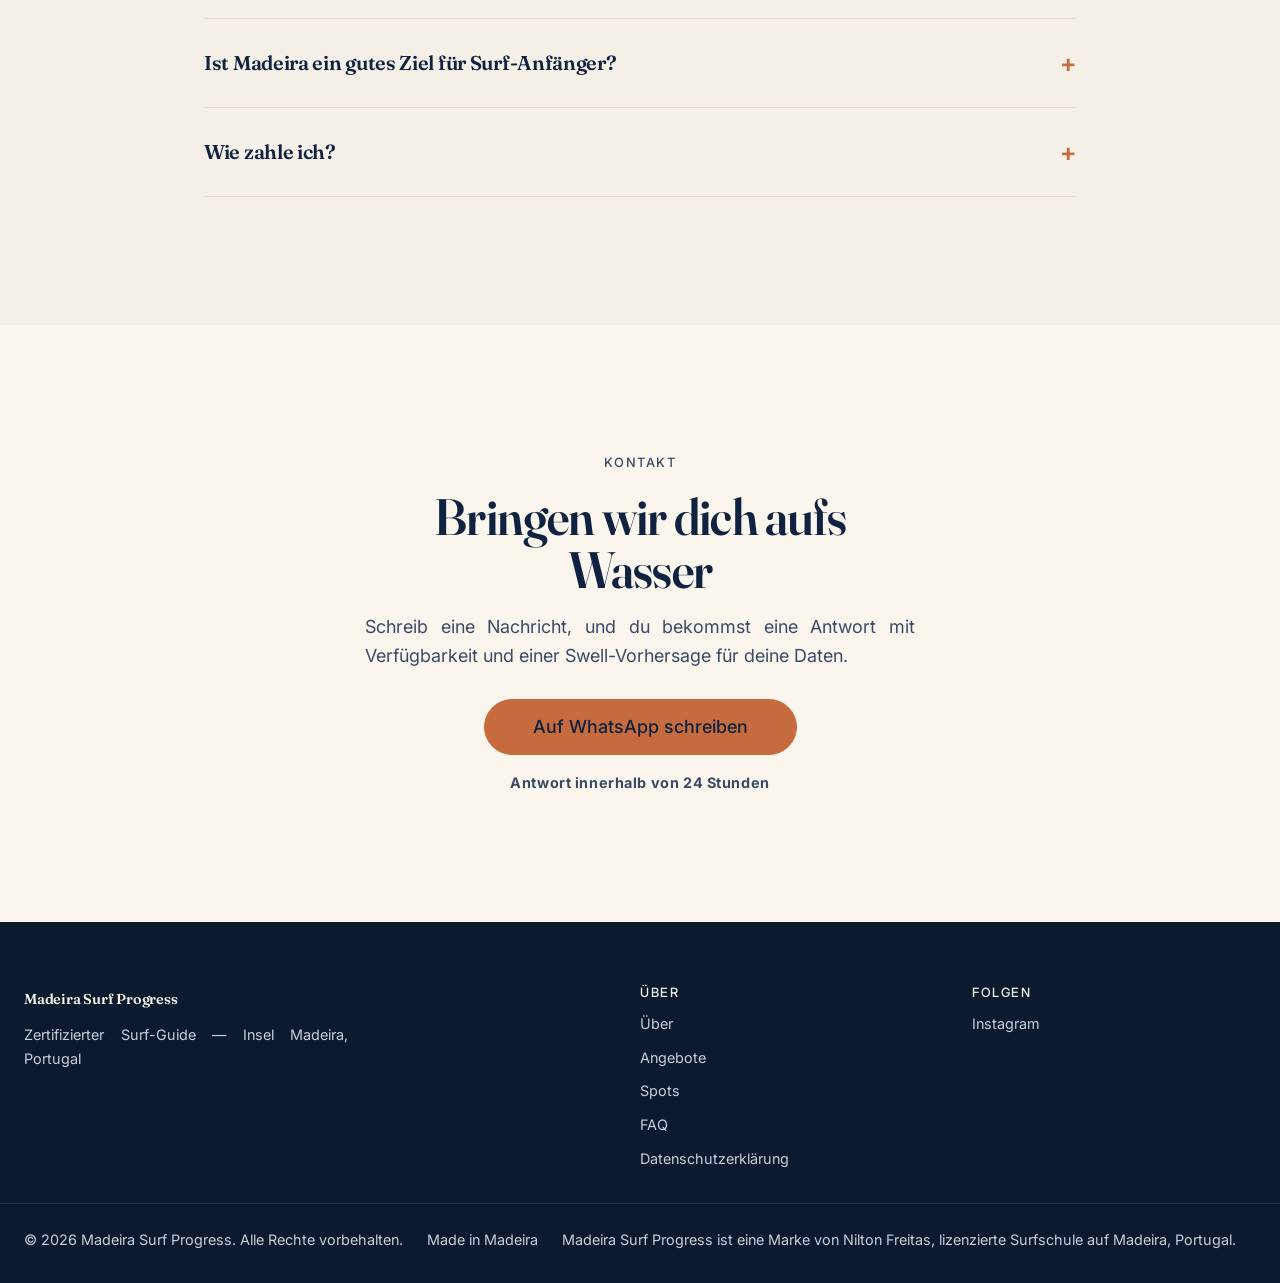
==== commit 33186082: "testimonials: real quotes, anonymised attribution, section restored Confirmed with João that the thr" ====
--- a/de/index.html
+++ b/de/index.html
@@ -129,7 +129,7 @@
       <li><a class="site-nav__link" href="#services"     data-i18n="nav.services"></a></li>
       <li><a class="site-nav__link" href="#spots"        data-i18n="nav.spots"></a></li>
       <li><a class="site-nav__link" href="#gallery"      data-i18n="nav.gallery"></a></li>
-      <li><a class="site-nav__link" href="#testimonials" hidden data-i18n="nav.testimonials"></a></li>
+      <li><a class="site-nav__link" href="#testimonials" data-i18n="nav.testimonials"></a></li>
       <li><a class="site-nav__link" href="#faq"          data-i18n="nav.faq"></a></li>
 
       <li class="lang-switcher">
@@ -511,14 +511,7 @@
     <p class="lightbox__caption"></p>
   </div>
 
-  <!-- HIDDEN: the three quotes below are invented, attributed to "Sample Reviewer".
-       Publishing fabricated consumer reviews about a real trader is a banned
-       practice under Annex I of the EU Unfair Commercial Practices Directive
-       (2005/29/EC as amended by 2019/2161), transposed in Portugal by
-       DL 109-G/2021. The site is now indexed, so this cannot ship visible.
-       To restore once Nilton supplies real, attributable reviews: delete the
-       `hidden` attribute here and on the nav link above. Nothing else. -->
-  <section class="testimonials section section--dark" id="testimonials" hidden aria-labelledby="testimonials-title">
+  <section class="testimonials section section--dark" id="testimonials" aria-labelledby="testimonials-title">
     <div class="container">
       <header class="testimonials__head">
         <p class="eyebrow" data-i18n="testimonials.section_label"></p>
@@ -526,24 +519,24 @@
       </header>
 
       <ul class="testimonials__list">
-        <li><figure class="testimonial" data-placeholder="true">
+        <li><figure class="testimonial">
           <blockquote><p data-content-id="testimonials.1.quote">„Der beste Surftrip, den ich gemacht habe. Nilton wusste an jedem einzelnen Tag genau, welcher Spot laufen würde — und er liest Wellen besser als jeder, mit dem ich je rausgepaddelt bin."</p></blockquote>
           <figcaption>
-                        <span><strong>Sample Reviewer</strong> · <span data-content-id="testimonials.1.city">Lissabon</span></span>
+                        <span><strong data-content-id="testimonials.1.author">Kunde</strong> · <span data-content-id="testimonials.1.city">Lissabon</span></span>
           </figcaption>
         </figure></li>
 
-        <li><figure class="testimonial" data-placeholder="true">
+        <li><figure class="testimonial">
           <blockquote><p data-content-id="testimonials.2.quote">„Vor dieser Woche hatte ich noch nie einen echten Point Break gesurft. Nilton hat mich an einem perfekten Tag auf Ponta Pequena gesetzt und mich auf die Welle geredet, vor der ich allein zurückgeschreckt wäre."</p></blockquote>
           <figcaption>
-                        <span><strong>Sample Reviewer</strong> · <span data-content-id="testimonials.2.city">Berlin</span></span>
+                        <span><strong data-content-id="testimonials.2.author">Kunde</strong> · <span data-content-id="testimonials.2.city">Berlin</span></span>
           </figcaption>
         </figure></li>
 
-        <li><figure class="testimonial" data-placeholder="true">
+        <li><figure class="testimonial">
           <blockquote><p data-content-id="testimonials.3.quote">„Als Anfänger gekommen, gegangen mit der Fähigkeit, eine Vorhersage selbst zu lesen und in Machico grüne Wellen zu reiten. Ruhig, geduldig, nie Druck."</p></blockquote>
           <figcaption>
-                        <span><strong>Sample Reviewer</strong> · <span data-content-id="testimonials.3.city">Paris</span></span>
+                        <span><strong data-content-id="testimonials.3.author">Kunde</strong> · <span data-content-id="testimonials.3.city">Paris</span></span>
           </figcaption>
         </figure></li>
       </ul>
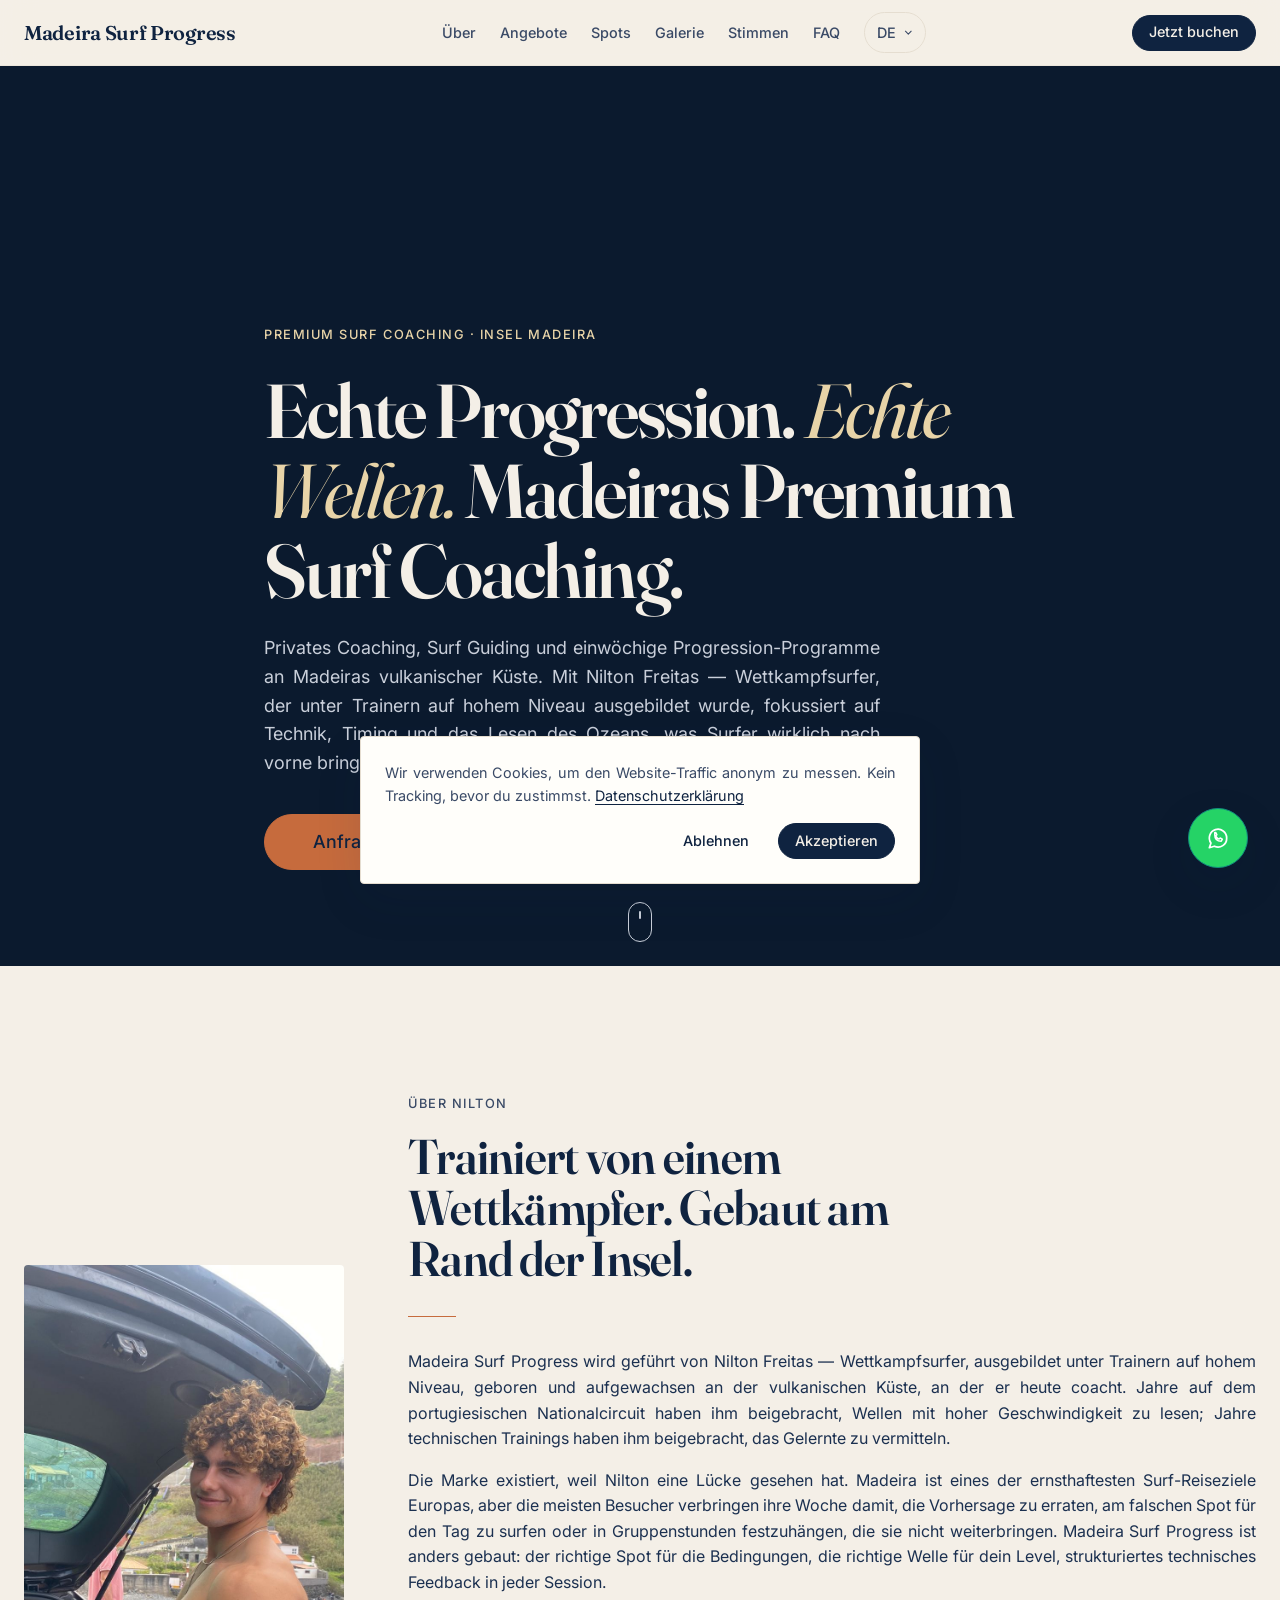
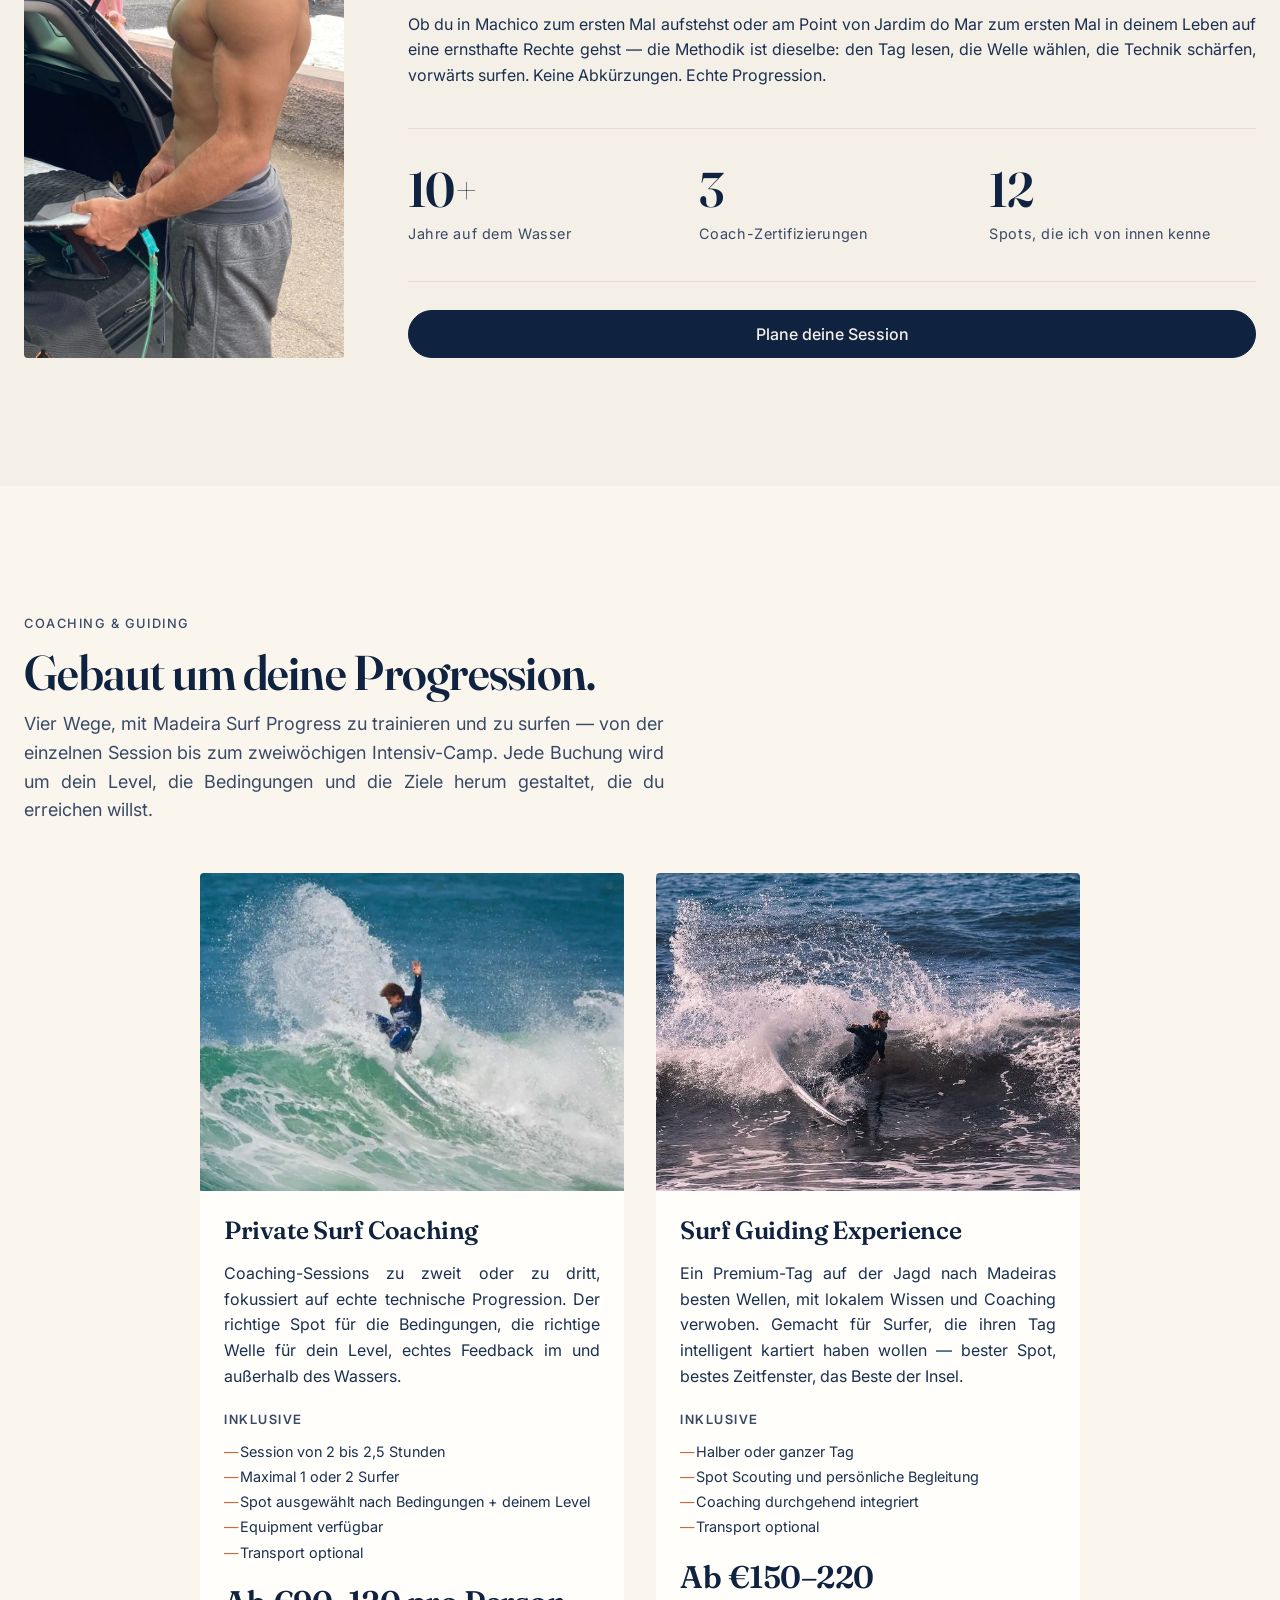
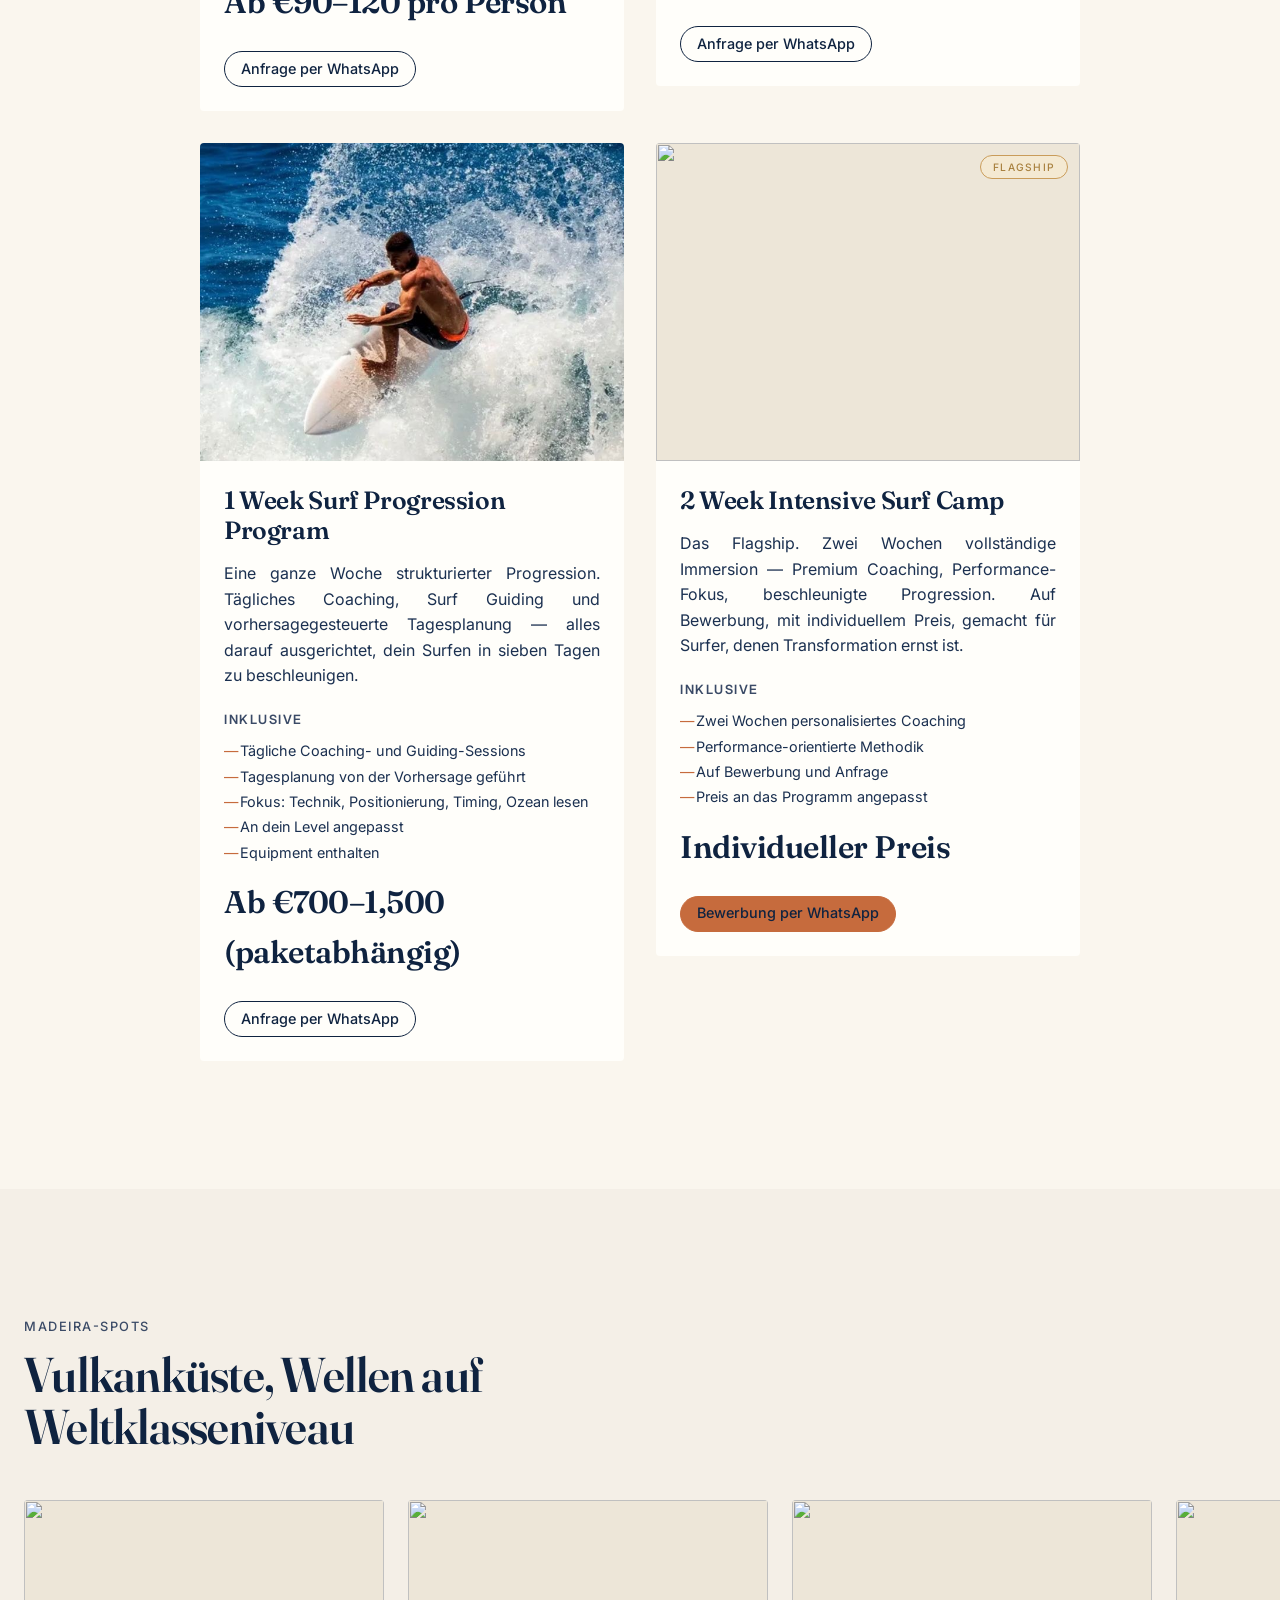
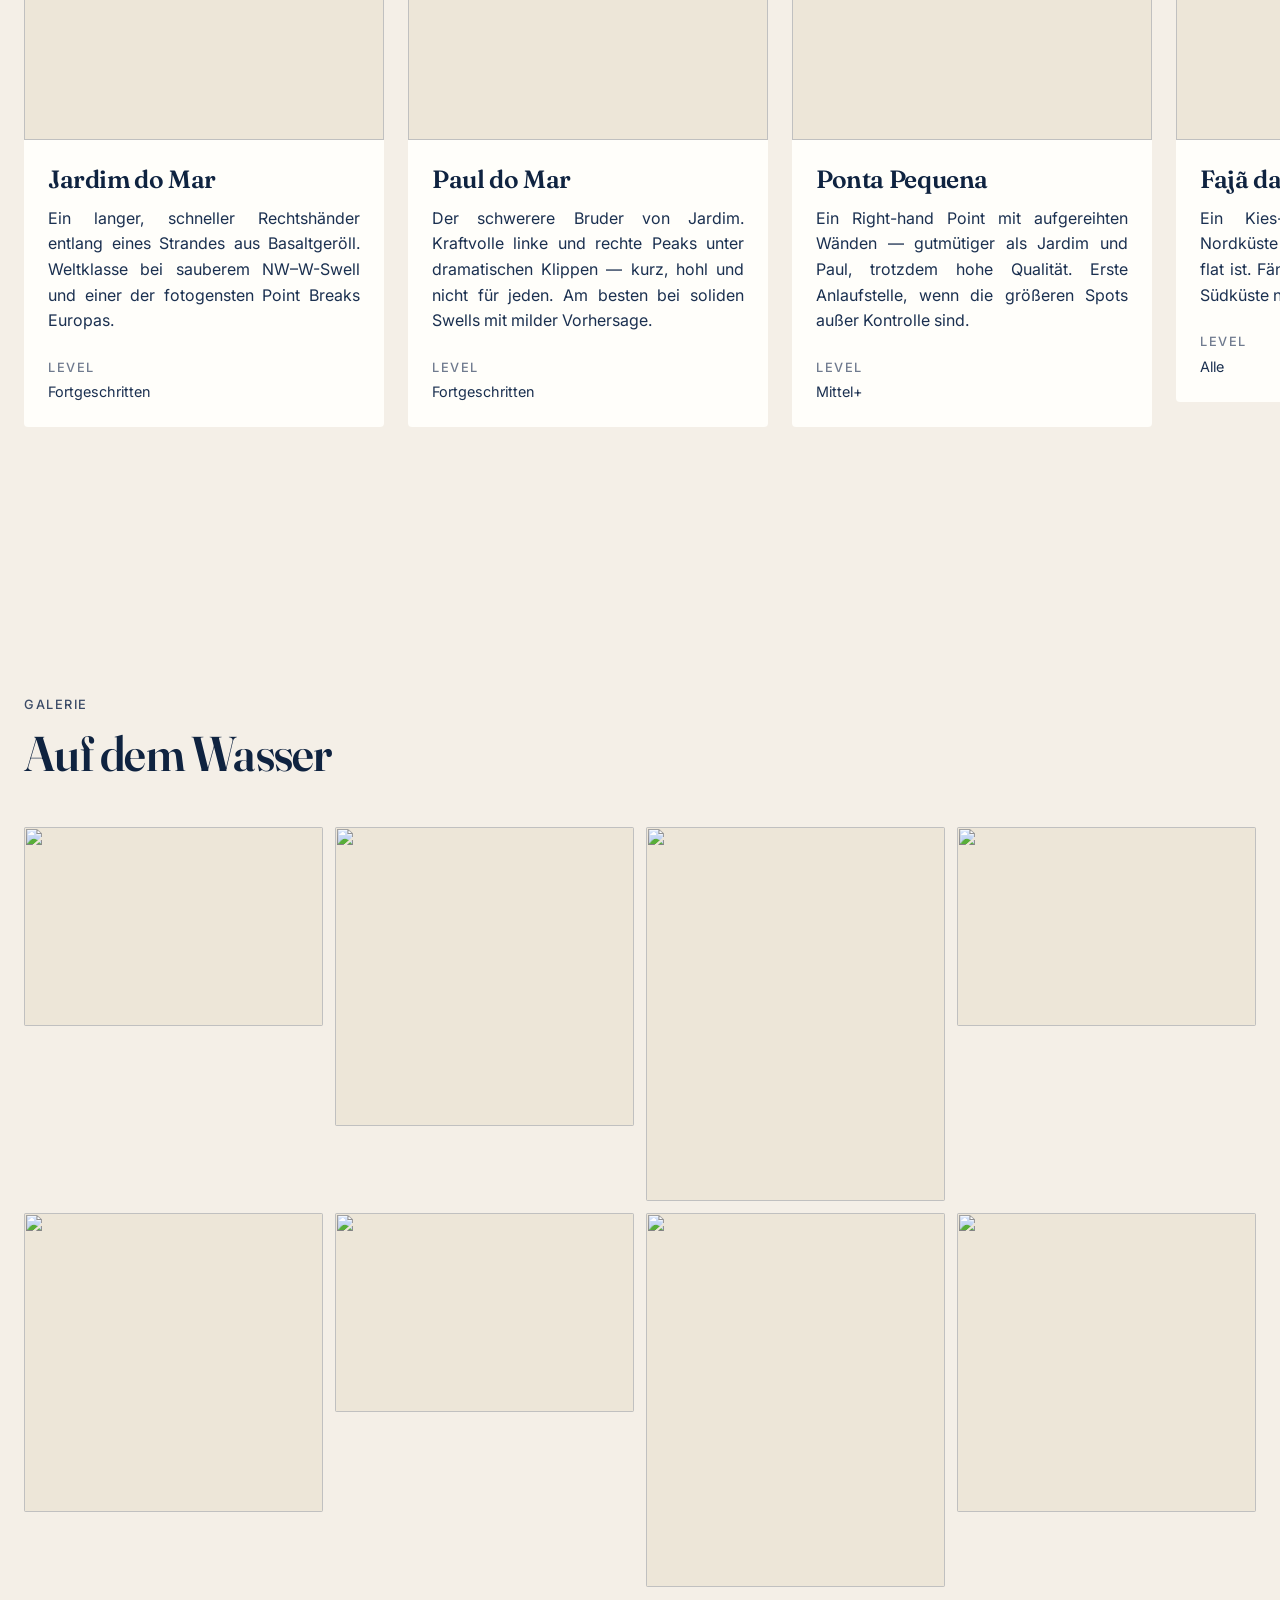
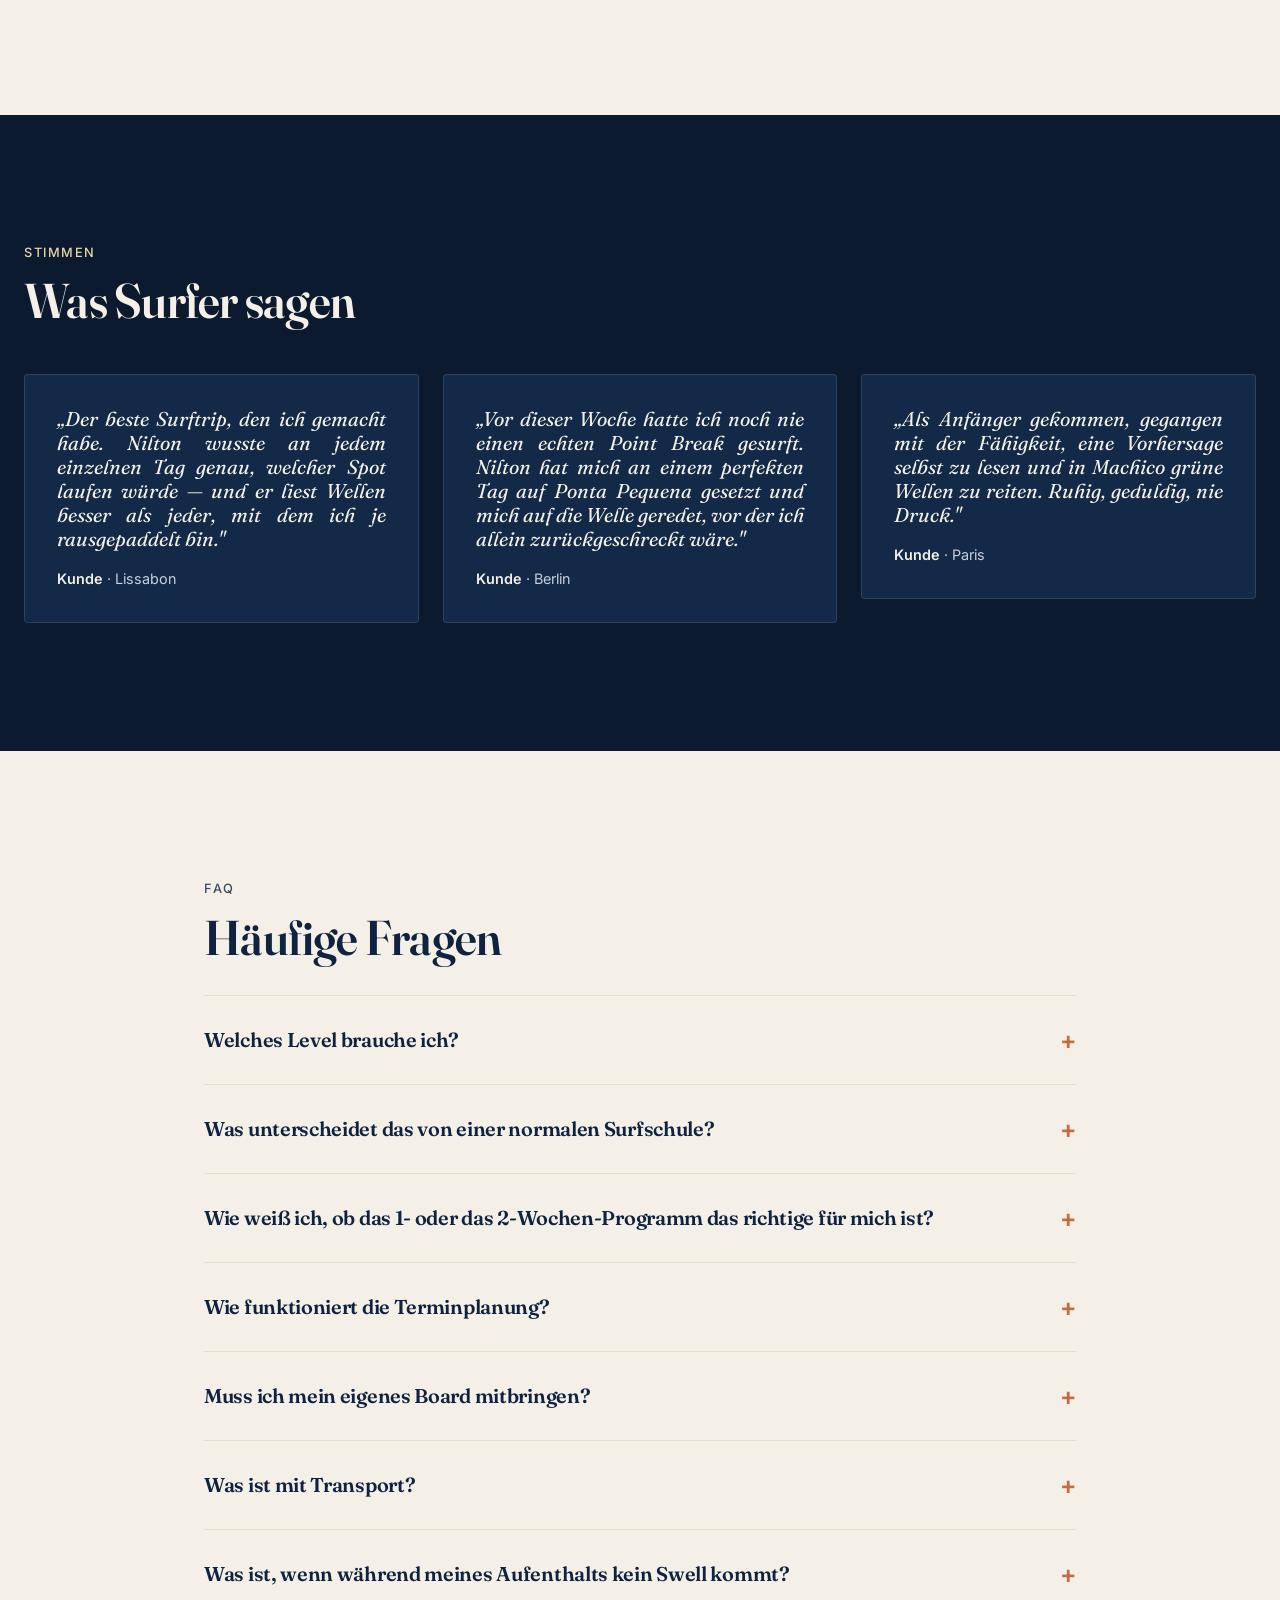
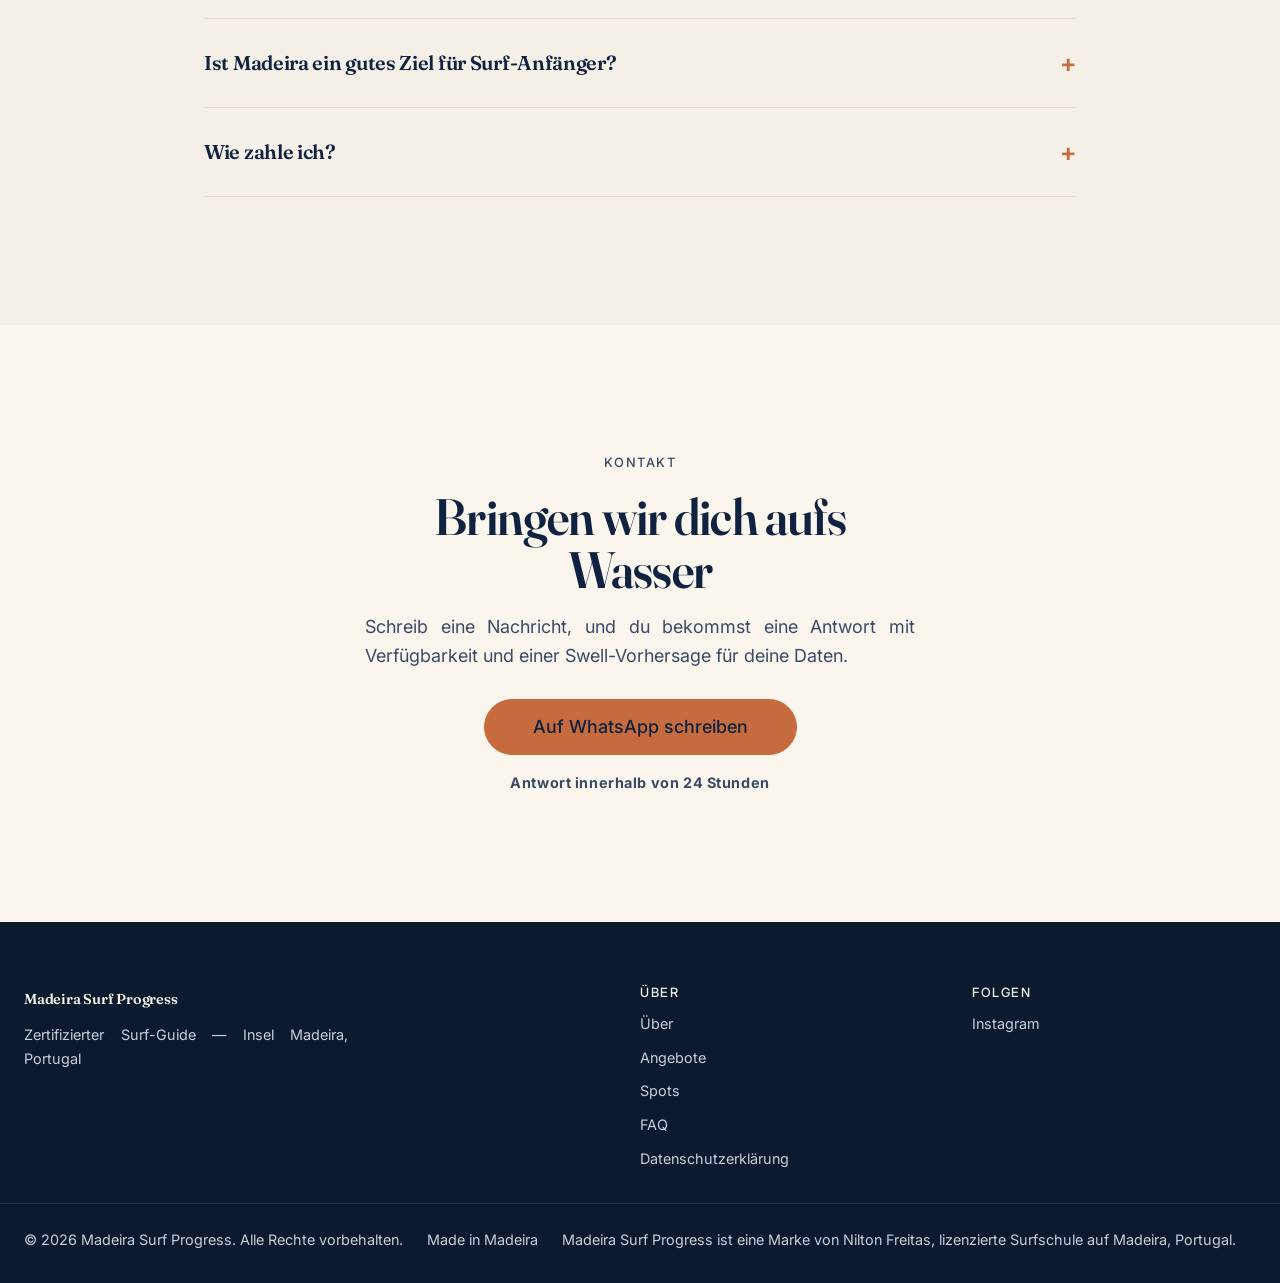
==== commit abf2975b: "geo: inline i18n strings, add 404.html, extend structured data GEO audit found the site was invisibl" ====
--- a/de/index.html
+++ b/de/index.html
@@ -84,28 +84,198 @@
         "priceRange": "€€",
         "address": {
           "@type": "PostalAddress",
-          "addressLocality": "Madeira",
+          "addressLocality": "Machico",
           "addressRegion": "Madeira",
           "addressCountry": "PT"
         },
-        "areaServed": "Madeira, Portugal",
-        "sameAs": [ "https://instagram.com/niltonfreitaas" ]
+        "areaServed": {
+          "@type": "Place",
+          "name": "Madeira, Portugal"
+        },
+        "sameAs": [
+          "https://instagram.com/niltonfreitaas",
+          "https://www.worldsurfleague.com/athletes/15650/nilton-freitas"
+        ],
+        "geo": {
+          "@type": "GeoCoordinates",
+          "latitude": 32.7175,
+          "longitude": -16.7669
+        },
+        "knowsLanguage": [
+          "pt",
+          "en",
+          "fr",
+          "de",
+          "uk"
+        ]
       },
       {
         "@type": "Person",
         "@id": "https://madeirasurfcoach.com/#person",
         "name": "Nilton Freitas",
         "jobTitle": "Surf Guide & Coach",
-        "worksFor": { "@id": "https://madeirasurfcoach.com/#business" },
-        "sameAs": [ "https://instagram.com/niltonfreitaas" ]
+        "worksFor": {
+          "@id": "https://madeirasurfcoach.com/#business"
+        },
+        "sameAs": [
+          "https://instagram.com/niltonfreitaas",
+          "https://www.worldsurfleague.com/athletes/15650/nilton-freitas"
+        ],
+        "nationality": {
+          "@type": "Country",
+          "name": "Portugal"
+        },
+        "knowsAbout": [
+          "Surfing",
+          "Surf coaching",
+          "Madeira surf spots",
+          "Swell forecasting"
+        ]
       },
       {
         "@type": "Service",
         "@id": "https://madeirasurfcoach.com/#service",
         "serviceType": "Surf-Coaching und geführte Sessions",
-        "provider": { "@id": "https://madeirasurfcoach.com/#business" },
+        "provider": {
+          "@id": "https://madeirasurfcoach.com/#business"
+        },
         "areaServed": "Madeira, Portugal",
-        "audience": "Surfer aller Levels"
+        "audience": "Surfer aller Levels",
+        "hasOfferCatalog": {
+          "@type": "OfferCatalog",
+          "name": "Surf coaching and guiding",
+          "itemListElement": [
+            {
+              "@type": "Offer",
+              "name": "Private Surf Coaching",
+              "itemOffered": {
+                "@type": "Service",
+                "name": "Private Surf Coaching"
+              },
+              "priceSpecification": {
+                "@type": "PriceSpecification",
+                "priceCurrency": "EUR",
+                "minPrice": 90,
+                "maxPrice": 120
+              }
+            },
+            {
+              "@type": "Offer",
+              "name": "Surf Guiding Experience",
+              "itemOffered": {
+                "@type": "Service",
+                "name": "Surf Guiding Experience"
+              },
+              "priceSpecification": {
+                "@type": "PriceSpecification",
+                "priceCurrency": "EUR",
+                "minPrice": 150,
+                "maxPrice": 220
+              }
+            },
+            {
+              "@type": "Offer",
+              "name": "1 Week Surf Progression Program",
+              "itemOffered": {
+                "@type": "Service",
+                "name": "1 Week Surf Progression Program"
+              },
+              "priceSpecification": {
+                "@type": "PriceSpecification",
+                "priceCurrency": "EUR",
+                "minPrice": 700,
+                "maxPrice": 1500
+              }
+            },
+            {
+              "@type": "Offer",
+              "name": "2 Week Intensive Surf Camp",
+              "itemOffered": {
+                "@type": "Service",
+                "name": "2 Week Intensive Surf Camp"
+              }
+            }
+          ]
+        }
+      },
+      {
+        "@type": "FAQPage",
+        "@id": "https://madeirasurfcoach.com/de/#faq",
+        "inLanguage": "de",
+        "mainEntity": [
+          {
+            "@type": "Question",
+            "name": "Welches Level brauche ich?",
+            "acceptedAnswer": {
+              "@type": "Answer",
+              "text": "Jedes Level — beginner, intermediate, advanced. Die Methodik ist dieselbe: die Bedingungen lesen, den richtigen Spot für dein Level wählen, an der Technik arbeiten, die dich wirklich nach vorne bringt. Beginners surfen die nachsichtigen Sandstrand-Wellen in Machico; Intermediates und Advanced gehen zu den Points der Südküste, wenn die Bedingungen stimmen. Die Session wird um dich herum gebaut, nicht andersrum."
+            }
+          },
+          {
+            "@type": "Question",
+            "name": "Was unterscheidet das von einer normalen Surfschule?",
+            "acceptedAnswer": {
+              "@type": "Answer",
+              "text": "Eine traditionelle Surfschule ist darauf gebaut, Stunden in Skala zu liefern — meistens Gruppenstunden, feste Zeiten, beginner-fokussiert, oft am gleichen Strand unabhängig von den Bedingungen. Madeira Surf Progress ist um Progression herum gebaut. Privates oder fast privates Coaching, vorhersagegesteuerte Planung, Spot-Auswahl basierend auf den Tagesbedingungen und deinen spezifischen Zielen. Jede Buchung ist darauf ausgerichtet, dich nach vorne zu bringen, nicht eine Klasse zu füllen."
+            }
+          },
+          {
+            "@type": "Question",
+            "name": "Wie weiß ich, ob das 1- oder das 2-Wochen-Programm das richtige für mich ist?",
+            "acceptedAnswer": {
+              "@type": "Answer",
+              "text": "Das 1-Wochen-Programm ist die richtige Wahl, wenn du ernsthafte, strukturierte Progression in einem definierten Fenster willst — tägliches Coaching, tägliches Surfen, fokussierte Arbeit an Technik und Ozeanlesung. Das 2 Week Intensive Camp geht weiter: es ist ein Bewerbungsprogramm, performance-orientiert, gemacht für Surfer, die Transformation wollen, nicht nur Verbesserung. Wenn du unsicher bist, schreib eine Nachricht — wir sprechen über dein Level und deine Ziele und empfehlen das Passende."
+            }
+          },
+          {
+            "@type": "Question",
+            "name": "Wie funktioniert die Terminplanung?",
+            "acceptedAnswer": {
+              "@type": "Answer",
+              "text": "Sessions richten sich nach der Vorhersage, nicht nach festen Terminen. Sobald die Buchung steht, fixieren wir ungefähre Daten; den genauen Spot und die Uhrzeit bestätigen wir 24 bis 48 Stunden vorher anhand des Swell-Fensters. Kein fester Plan heißt keine vergeudeten Sessions — nur Tage, an denen es etwas Surfbares gibt."
+            }
+          },
+          {
+            "@type": "Question",
+            "name": "Muss ich mein eigenes Board mitbringen?",
+            "acceptedAnswer": {
+              "@type": "Answer",
+              "text": "Boards und Neoprenanzüge sind in jeder Session enthalten. Wenn du dein eigenes Quiver mitbringen willst, geht das auch — wir treffen uns am Spot."
+            }
+          },
+          {
+            "@type": "Question",
+            "name": "Was ist mit Transport?",
+            "acceptedAnswer": {
+              "@type": "Answer",
+              "text": "Hin- und Rückfahrt von deiner Unterkunft sind überall an der Südküste und in Funchal verfügbar. Pickups an der Nordküste werden von Fall zu Fall geklärt, abhängig von den Bedingungen und davon, wo der Swell an dem Tag funktioniert."
+            }
+          },
+          {
+            "@type": "Question",
+            "name": "Was ist, wenn während meines Aufenthalts kein Swell kommt?",
+            "acceptedAnswer": {
+              "@type": "Answer",
+              "text": "Wenn die Bedingungen komplett flat sind, verschieben wir, schalten auf einen Küstenspaziergang plus Spot-Tour um, oder erstatten die Session. Du zahlst nicht dafür, nichts zu surfen."
+            }
+          },
+          {
+            "@type": "Question",
+            "name": "Ist Madeira ein gutes Ziel für Surf-Anfänger?",
+            "acceptedAnswer": {
+              "@type": "Answer",
+              "text": "Für absolute Beginners ja — in der Bucht von Machico, wo der Boden sandig und die Wellen mild sind. Die Point Breaks an der Südküste und die Rock Breaks im Rest der Insel sind nur für Fortgeschrittene. Madeiras Ruf als ernsthaftes Surf-Ziel kommt von diesen fortgeschrittenen Wellen, aber Machico hält die Insel zugänglich für Lernende."
+            }
+          },
+          {
+            "@type": "Question",
+            "name": "Wie zahle ich?",
+            "acceptedAnswer": {
+              "@type": "Answer",
+              "text": "Per Banküberweisung oder bar am Tag selbst, je nach Aufenthaltsdauer und gebuchtem Programm. Wir klären die Methode bei der Bestätigung."
+            }
+          }
+        ]
       }
     ]
   }
@@ -115,7 +285,7 @@
 </head>
 <body>
 
-<a href="#main" class="skip-link" data-i18n="a11y.skip_to_content"></a>
+<a href="#main" class="skip-link" data-i18n="a11y.skip_to_content">Zum Inhalt springen</a>
 
 <header class="site-nav" role="banner">
   <div class="container site-nav__inner">
@@ -125,12 +295,12 @@
     </a>
 
     <ul class="site-nav__list" id="primary-menu">
-      <li><a class="site-nav__link" href="#about"        data-i18n="nav.about"></a></li>
-      <li><a class="site-nav__link" href="#services"     data-i18n="nav.services"></a></li>
-      <li><a class="site-nav__link" href="#spots"        data-i18n="nav.spots"></a></li>
-      <li><a class="site-nav__link" href="#gallery"      data-i18n="nav.gallery"></a></li>
-      <li><a class="site-nav__link" href="#testimonials" data-i18n="nav.testimonials"></a></li>
-      <li><a class="site-nav__link" href="#faq"          data-i18n="nav.faq"></a></li>
+      <li><a class="site-nav__link" href="#about"        data-i18n="nav.about">Über</a></li>
+      <li><a class="site-nav__link" href="#services"     data-i18n="nav.services">Angebote</a></li>
+      <li><a class="site-nav__link" href="#spots"        data-i18n="nav.spots">Spots</a></li>
+      <li><a class="site-nav__link" href="#gallery"      data-i18n="nav.gallery">Galerie</a></li>
+      <li><a class="site-nav__link" href="#testimonials" data-i18n="nav.testimonials">Stimmen</a></li>
+      <li><a class="site-nav__link" href="#faq"          data-i18n="nav.faq">FAQ</a></li>
 
       <li class="lang-switcher">
         <button type="button" class="lang-switcher__trigger"
@@ -154,7 +324,7 @@
         <a class="btn btn--primary btn--lg site-nav__list-cta"
            href="https://wa.me/351966236416" target="_blank" rel="noopener"
            data-i18n="nav.book_now"
-           data-i18n-href="contact.whatsapp_prefill"></a>
+           data-i18n-href="contact.whatsapp_prefill">Jetzt buchen</a>
       </li>
     </ul>
 
@@ -162,7 +332,7 @@
       <a href="https://wa.me/351966236416" target="_blank" rel="noopener"
          class="btn btn--primary btn--sm site-nav__cta"
          data-i18n="nav.book_now"
-         data-i18n-href="contact.whatsapp_prefill"></a>
+         data-i18n-href="contact.whatsapp_prefill">Jetzt buchen</a>
 
       <button type="button" class="site-nav__toggle" aria-expanded="false"
               aria-controls="primary-menu"
@@ -189,15 +359,15 @@
     <div class="hero__overlay" aria-hidden="true"></div>
 
     <div class="container hero__content">
-      <p class="eyebrow" data-i18n="hero.eyebrow"></p>
+      <p class="eyebrow" data-i18n="hero.eyebrow">Premium Surf Coaching · Insel Madeira</p>
       <h1 class="display-xl" data-content-id="hero.headline">Echte Progression. <em>Echte Wellen.</em> Madeiras Premium Surf Coaching.</h1>
       <p class="hero__lede" data-content-id="hero.lede">Privates Coaching, Surf Guiding und einwöchige Progression-Programme an Madeiras vulkanischer Küste. Mit Nilton Freitas — Wettkampfsurfer, der unter Trainern auf hohem Niveau ausgebildet wurde, fokussiert auf Technik, Timing und das Lesen des Ozeans, was Surfer wirklich nach vorne bringt.</p>
       <div class="hero__ctas">
         <a class="btn btn--accent btn--lg"
            href="https://wa.me/351966236416" target="_blank" rel="noopener"
            data-i18n="services.cta_enquire"
-           data-i18n-href="contact.whatsapp_prefill"></a>
-        <a class="btn btn--secondary btn--on-media btn--lg" href="#services" data-i18n="hero.cta_secondary"></a>
+           data-i18n-href="contact.whatsapp_prefill">Anfrage per WhatsApp</a>
+        <a class="btn btn--secondary btn--on-media btn--lg" href="#services" data-i18n="hero.cta_secondary">Angebote ansehen</a>
       </div>
     </div>
 
@@ -213,7 +383,7 @@
              loading="lazy">
       </figure>
       <div class="about__body">
-        <p class="eyebrow" data-i18n="about.section_label"></p>
+        <p class="eyebrow" data-i18n="about.section_label">Über Nilton</p>
         <h2 id="about-title" data-content-id="about.h2">Trainiert von einem Wettkämpfer. Gebaut am Rand der Insel.</h2>
         <span class="rule" aria-hidden="true"></span>
         <div class="prose">
@@ -224,21 +394,21 @@
         <ul class="about__stats">
           <li class="stat">
             <span class="stat__value" data-placeholder="true">10+</span>
-            <span class="stat__label" data-i18n="about.stat_years_label"></span>
+            <span class="stat__label" data-i18n="about.stat_years_label">Jahre auf dem Wasser</span>
           </li>
           <li class="stat">
             <span class="stat__value" data-placeholder="true">3</span>
-            <span class="stat__label" data-i18n="about.stat_certs_label"></span>
+            <span class="stat__label" data-i18n="about.stat_certs_label">Coach-Zertifizierungen</span>
           </li>
           <li class="stat">
             <span class="stat__value" data-placeholder="true">12</span>
-            <span class="stat__label" data-i18n="about.stat_spots_label"></span>
+            <span class="stat__label" data-i18n="about.stat_spots_label">Spots, die ich von innen kenne</span>
           </li>
         </ul>
         <a class="btn btn--primary"
            href="https://wa.me/351966236416" target="_blank" rel="noopener"
            data-i18n="about.cta"
-           data-i18n-href="contact.whatsapp_prefill"></a>
+           data-i18n-href="contact.whatsapp_prefill">Plane deine Session</a>
       </div>
     </div>
   </section>
@@ -246,9 +416,9 @@
   <section class="services section section--soft" id="services" aria-labelledby="services-title">
     <div class="container">
       <header class="services__head">
-        <p class="eyebrow" data-i18n="services.section_label"></p>
-        <h2 id="services-title" data-i18n="services.section_title"></h2>
-        <p class="services__lede" data-i18n="services.section_lede"></p>
+        <p class="eyebrow" data-i18n="services.section_label">Coaching &amp; Guiding</p>
+        <h2 id="services-title" data-i18n="services.section_title">Gebaut um deine Progression.</h2>
+        <p class="services__lede" data-i18n="services.section_lede">Vier Wege, mit Madeira Surf Progress zu trainieren und zu surfen — von der einzelnen Session bis zum zweiwöchigen Intensiv-Camp. Jede Buchung wird um dein Level, die Bedingungen und die Ziele herum gestaltet, die du erreichen willst.</p>
       </header>
 
       <ul class="services__grid">
@@ -260,7 +430,7 @@
           <div class="card__body">
             <h3 class="card__title" data-content-id="services.coaching.title">Private Surf Coaching</h3>
             <p class="card__lede" data-content-id="services.coaching.lede">Coaching-Sessions zu zweit oder zu dritt, fokussiert auf echte technische Progression. Der richtige Spot für die Bedingungen, die richtige Welle für dein Level, echtes Feedback im und außerhalb des Wassers.</p>
-            <h4 class="card__includes-label" data-i18n="services.card_includes_label"></h4>
+            <h4 class="card__includes-label" data-i18n="services.card_includes_label">Inklusive</h4>
             <ul class="card__includes">
               <li data-content-id="services.coaching.includes.1">Session von 2 bis 2,5 Stunden</li>
               <li data-content-id="services.coaching.includes.2">Maximal 1 oder 2 Surfer</li>
@@ -272,7 +442,7 @@
             <a class="btn btn--secondary btn--sm card__cta"
                href="https://wa.me/351966236416" target="_blank" rel="noopener"
                data-i18n="services.cta_enquire"
-               data-i18n-href="services.coaching_prefill"></a>
+               data-i18n-href="services.coaching_prefill">Anfrage per WhatsApp</a>
           </div>
         </article></li>
 
@@ -283,7 +453,7 @@
           <div class="card__body">
             <h3 class="card__title" data-content-id="services.guiding.title">Surf Guiding Experience</h3>
             <p class="card__lede" data-content-id="services.guiding.lede">Ein Premium-Tag auf der Jagd nach Madeiras besten Wellen, mit lokalem Wissen und Coaching verwoben. Gemacht für Surfer, die ihren Tag intelligent kartiert haben wollen — bester Spot, bestes Zeitfenster, das Beste der Insel.</p>
-            <h4 class="card__includes-label" data-i18n="services.card_includes_label"></h4>
+            <h4 class="card__includes-label" data-i18n="services.card_includes_label">Inklusive</h4>
             <ul class="card__includes">
               <li data-content-id="services.guiding.includes.1">Halber oder ganzer Tag</li>
               <li data-content-id="services.guiding.includes.2">Spot Scouting und persönliche Begleitung</li>
@@ -294,7 +464,7 @@
             <a class="btn btn--secondary btn--sm card__cta"
                href="https://wa.me/351966236416" target="_blank" rel="noopener"
                data-i18n="services.cta_enquire"
-               data-i18n-href="services.guiding_prefill"></a>
+               data-i18n-href="services.guiding_prefill">Anfrage per WhatsApp</a>
           </div>
         </article></li>
 
@@ -305,7 +475,7 @@
           <div class="card__body">
             <h3 class="card__title" data-content-id="services.week.title">1 Week Surf Progression Program</h3>
             <p class="card__lede" data-content-id="services.week.lede">Eine ganze Woche strukturierter Progression. Tägliches Coaching, Surf Guiding und vorhersagegesteuerte Tagesplanung — alles darauf ausgerichtet, dein Surfen in sieben Tagen zu beschleunigen.</p>
-            <h4 class="card__includes-label" data-i18n="services.card_includes_label"></h4>
+            <h4 class="card__includes-label" data-i18n="services.card_includes_label">Inklusive</h4>
             <ul class="card__includes">
               <li data-content-id="services.week.includes.1">Tägliche Coaching- und Guiding-Sessions</li>
               <li data-content-id="services.week.includes.2">Tagesplanung von der Vorhersage geführt</li>
@@ -317,19 +487,19 @@
             <a class="btn btn--secondary btn--sm card__cta"
                href="https://wa.me/351966236416" target="_blank" rel="noopener"
                data-i18n="services.cta_enquire"
-               data-i18n-href="services.week_prefill"></a>
+               data-i18n-href="services.week_prefill">Anfrage per WhatsApp</a>
           </div>
         </article></li>
 
         <li><article class="card service-card service-card--flagship">
-          <span class="card__flagship" data-i18n="services.flagship_label"></span>
+          <span class="card__flagship" data-i18n="services.flagship_label">Flagship</span>
           <div class="card__media">
             <img src="https://images.unsplash.com/photo-1517699418036-fb5d179fef0c?w=1200&amp;h=900&amp;fit=crop&amp;q=80" alt="" width="1200" height="900" loading="lazy">
           </div>
           <div class="card__body">
             <h3 class="card__title" data-content-id="services.intensive.title">2 Week Intensive Surf Camp</h3>
             <p class="card__lede" data-content-id="services.intensive.lede">Das Flagship. Zwei Wochen vollständige Immersion — Premium Coaching, Performance-Fokus, beschleunigte Progression. Auf Bewerbung, mit individuellem Preis, gemacht für Surfer, denen Transformation ernst ist.</p>
-            <h4 class="card__includes-label" data-i18n="services.card_includes_label"></h4>
+            <h4 class="card__includes-label" data-i18n="services.card_includes_label">Inklusive</h4>
             <ul class="card__includes">
               <li data-content-id="services.intensive.includes.1">Zwei Wochen personalisiertes Coaching</li>
               <li data-content-id="services.intensive.includes.2">Performance-orientierte Methodik</li>
@@ -340,7 +510,7 @@
             <a class="btn btn--accent btn--sm card__cta"
                href="https://wa.me/351966236416" target="_blank" rel="noopener"
                data-i18n="services.cta_apply"
-               data-i18n-href="services.intensive_prefill"></a>
+               data-i18n-href="services.intensive_prefill">Bewerbung per WhatsApp</a>
           </div>
         </article></li>
 
@@ -351,8 +521,8 @@
   <section class="spots section" id="spots" aria-labelledby="spots-title">
     <div class="container">
       <header class="spots__head">
-        <p class="eyebrow" data-i18n="spots.section_label"></p>
-        <h2 id="spots-title" data-i18n="spots.section_title"></h2>
+        <p class="eyebrow" data-i18n="spots.section_label">Madeira-Spots</p>
+        <h2 id="spots-title" data-i18n="spots.section_title">Vulkanküste, Wellen auf Weltklasseniveau</h2>
       </header>
 
       <ul class="spots__grid">
@@ -364,7 +534,7 @@
             <h3 class="card__title">Jardim do Mar</h3>
             <p data-content-id="spots.jardim.desc">Ein langer, schneller Rechtshänder entlang eines Strandes aus Basaltgeröll. Weltklasse bei sauberem NW–W-Swell und einer der fotogensten Point Breaks Europas.</p>
             <dl class="card__meta">
-              <div><dt data-i18n="spots.tag_level_label"></dt><dd>Fortgeschritten</dd></div>
+              <div><dt data-i18n="spots.tag_level_label">Level</dt><dd>Fortgeschritten</dd></div>
             </dl>
           </div>
         </article></li>
@@ -377,7 +547,7 @@
             <h3 class="card__title">Paul do Mar</h3>
             <p data-content-id="spots.paul.desc">Der schwerere Bruder von Jardim. Kraftvolle linke und rechte Peaks unter dramatischen Klippen — kurz, hohl und nicht für jeden. Am besten bei soliden Swells mit milder Vorhersage.</p>
             <dl class="card__meta">
-              <div><dt data-i18n="spots.tag_level_label"></dt><dd>Fortgeschritten</dd></div>
+              <div><dt data-i18n="spots.tag_level_label">Level</dt><dd>Fortgeschritten</dd></div>
             </dl>
           </div>
         </article></li>
@@ -390,7 +560,7 @@
             <h3 class="card__title">Ponta Pequena</h3>
             <p data-content-id="spots.ponta-pequena.desc">Ein Right-hand Point mit aufgereihten Wänden — gutmütiger als Jardim und Paul, trotzdem hohe Qualität. Erste Anlaufstelle, wenn die größeren Spots außer Kontrolle sind.</p>
             <dl class="card__meta">
-              <div><dt data-i18n="spots.tag_level_label"></dt><dd>Mittel+</dd></div>
+              <div><dt data-i18n="spots.tag_level_label">Level</dt><dd>Mittel+</dd></div>
             </dl>
           </div>
         </article></li>
@@ -403,7 +573,7 @@
             <h3 class="card__title">Fajã da Areia</h3>
             <p data-content-id="spots.faja-da-areia.desc">Ein Kies-Sand-Beach-Break an der Nordküste — der Plan B, wenn der Süden flat ist. Fängt Sommer-Swells ein, die die Südküste nicht sieht.</p>
             <dl class="card__meta">
-              <div><dt data-i18n="spots.tag_level_label"></dt><dd>Alle</dd></div>
+              <div><dt data-i18n="spots.tag_level_label">Level</dt><dd>Alle</dd></div>
             </dl>
           </div>
         </article></li>
@@ -416,7 +586,7 @@
             <h3 class="card__title">Porto da Cruz</h3>
             <p data-content-id="spots.porto-da-cruz.desc">Ikonische Schwarzsand-Bucht unter dem Penha-de-Águia-Felsen. Mehrere Peaks, Wellen mit mittlerer Power und ein offenes Gefühl — eine starke Session und ein starkes Foto.</p>
             <dl class="card__meta">
-              <div><dt data-i18n="spots.tag_level_label"></dt><dd>Mittel</dd></div>
+              <div><dt data-i18n="spots.tag_level_label">Level</dt><dd>Mittel</dd></div>
             </dl>
           </div>
         </article></li>
@@ -429,7 +599,7 @@
             <h3 class="card__title">Machico</h3>
             <p data-content-id="spots.machico.desc">Niltons Heimspot. Geschützte Bucht, mildes Weißwasser, sanfte Take-offs — der Ort, wo Erstbesucher zum ersten Mal aufstehen. Ganzjährig, mit der dichtesten lokalen Crew.</p>
             <dl class="card__meta">
-              <div><dt data-i18n="spots.tag_level_label"></dt><dd>Anfänger</dd></div>
+              <div><dt data-i18n="spots.tag_level_label">Level</dt><dd>Anfänger</dd></div>
             </dl>
           </div>
         </article></li>
@@ -442,7 +612,7 @@
             <h3 class="card__title">Ribeira da Janela</h3>
             <p data-content-id="spots.ribeira-da-janela.desc" data-placeholder="true">Far-west valley spot. Long, powerful left-hand point that lights up on solid NW swells. Exposed and committing — advanced surfers only.</p>
             <dl class="card__meta">
-              <div><dt data-i18n="spots.tag_level_label"></dt><dd>Fortgeschritten</dd></div>
+              <div><dt data-i18n="spots.tag_level_label">Level</dt><dd>Fortgeschritten</dd></div>
             </dl>
           </div>
         </article></li>
@@ -455,7 +625,7 @@
             <h3 class="card__title">Contreiras</h3>
             <p data-content-id="spots.contreiras.desc" data-placeholder="true">Hidden gem with quality right-hand walls. Works in a narrow swell window; the tight take-off keeps the crowd small. Advanced surfers only.</p>
             <dl class="card__meta">
-              <div><dt data-i18n="spots.tag_level_label"></dt><dd>Fortgeschritten</dd></div>
+              <div><dt data-i18n="spots.tag_level_label">Level</dt><dd>Fortgeschritten</dd></div>
             </dl>
           </div>
         </article></li>
@@ -468,7 +638,7 @@
             <h3 class="card__title">Praia do Seixal</h3>
             <p data-content-id="spots.praia-do-seixal.desc" data-placeholder="true">North-coast black-sand bay. Sheltered take-offs and forgiving whitewater — a friendlier alternative when Machico is crowded.</p>
             <dl class="card__meta">
-              <div><dt data-i18n="spots.tag_level_label"></dt><dd>Anfänger</dd></div>
+              <div><dt data-i18n="spots.tag_level_label">Level</dt><dd>Anfänger</dd></div>
             </dl>
           </div>
         </article></li>
@@ -479,8 +649,8 @@
   <section class="gallery section" id="gallery" aria-labelledby="gallery-title">
     <div class="container">
       <header class="gallery__head">
-        <p class="eyebrow" data-i18n="gallery.section_label"></p>
-        <h2 id="gallery-title" data-i18n="gallery.section_title"></h2>
+        <p class="eyebrow" data-i18n="gallery.section_label">Galerie</p>
+        <h2 id="gallery-title" data-i18n="gallery.section_title">Auf dem Wasser</h2>
       </header>
     </div>
     <div class="container">
@@ -514,8 +684,8 @@
   <section class="testimonials section section--dark" id="testimonials" aria-labelledby="testimonials-title">
     <div class="container">
       <header class="testimonials__head">
-        <p class="eyebrow" data-i18n="testimonials.section_label"></p>
-        <h2 id="testimonials-title" data-i18n="testimonials.section_title"></h2>
+        <p class="eyebrow" data-i18n="testimonials.section_label">Stimmen</p>
+        <h2 id="testimonials-title" data-i18n="testimonials.section_title">Was Surfer sagen</h2>
       </header>
 
       <ul class="testimonials__list">
@@ -546,8 +716,8 @@
   <section class="faq section" id="faq" aria-labelledby="faq-title">
     <div class="container container-narrow">
       <header class="faq__head">
-        <p class="eyebrow" data-i18n="faq.section_label"></p>
-        <h2 id="faq-title" data-i18n="faq.section_title"></h2>
+        <p class="eyebrow" data-i18n="faq.section_label">FAQ</p>
+        <h2 id="faq-title" data-i18n="faq.section_title">Häufige Fragen</h2>
       </header>
 
       <ul class="faq__list">
@@ -619,14 +789,14 @@
 
   <section class="contact section section--soft" id="contact" aria-labelledby="contact-title">
     <div class="container container-narrow contact__inner">
-      <p class="eyebrow" data-i18n="contact.section_label"></p>
-      <h2 id="contact-title" data-i18n="contact.section_title"></h2>
+      <p class="eyebrow" data-i18n="contact.section_label">Kontakt</p>
+      <h2 id="contact-title" data-i18n="contact.section_title">Bringen wir dich aufs Wasser</h2>
       <p class="contact__lede" data-content-id="contact.lede">Schreib eine Nachricht, und du bekommst eine Antwort mit Verfügbarkeit und einer Swell-Vorhersage für deine Daten.</p>
       <a class="btn btn--accent btn--lg contact__cta"
          href="https://wa.me/351966236416" target="_blank" rel="noopener"
          data-i18n="contact.whatsapp_cta"
-         data-i18n-href="contact.whatsapp_prefill"></a>
-      <p class="contact__meta" data-i18n="contact.response_time"></p>
+         data-i18n-href="contact.whatsapp_prefill">Auf WhatsApp schreiben</a>
+      <p class="contact__meta" data-i18n="contact.response_time">Antwort innerhalb von 24 Stunden</p>
     </div>
   </section>
 
@@ -639,32 +809,32 @@
         <img class="site-nav__brand-mark" src="/assets/images/logos/logo-256.png" srcset="/assets/images/logos/logo-256.png 1x, /assets/images/logos/logo-512.png 2x" alt="" width="120" height="120">
         Madeira Surf Progress
       </a>
-      <p class="site-footer__tagline" data-i18n="footer.tagline"></p>
+      <p class="site-footer__tagline" data-i18n="footer.tagline">Zertifizierter Surf-Guide — Insel Madeira, Portugal</p>
     </div>
 
     <nav aria-label="Footer">
-      <h6 data-i18n="nav.about"></h6>
+      <h6 data-i18n="nav.about">Über</h6>
       <ul class="site-footer__nav-list">
-        <li><a href="#about"        data-i18n="nav.about"></a></li>
-        <li><a href="#services"     data-i18n="nav.services"></a></li>
-        <li><a href="#spots"        data-i18n="nav.spots"></a></li>
-        <li><a href="#faq"          data-i18n="nav.faq"></a></li>
-        <li><a href="/de/privacy/"  data-i18n="consent.policy_link"></a></li>
+        <li><a href="#about"        data-i18n="nav.about">Über</a></li>
+        <li><a href="#services"     data-i18n="nav.services">Angebote</a></li>
+        <li><a href="#spots"        data-i18n="nav.spots">Spots</a></li>
+        <li><a href="#faq"          data-i18n="nav.faq">FAQ</a></li>
+        <li><a href="/de/privacy/"  data-i18n="consent.policy_link">Datenschutzerklärung</a></li>
       </ul>
     </nav>
 
     <div class="site-footer__follow">
-      <h6 data-i18n="footer.follow_label"></h6>
+      <h6 data-i18n="footer.follow_label">Folgen</h6>
       <ul class="site-footer__follow-list">
-        <li><a href="https://instagram.com/niltonfreitaas" rel="me noopener" target="_blank" data-i18n="footer.instagram_label"></a></li>
+        <li><a href="https://instagram.com/niltonfreitaas" rel="me noopener" target="_blank" data-i18n="footer.instagram_label">Instagram</a></li>
       </ul>
     </div>
   </div>
 
   <div class="container site-footer__legal">
-    <small data-i18n="footer.rights"></small>
-    <small data-i18n="footer.made_in"></small>
-    <small data-i18n="footer.legal_entity" data-placeholder="true"></small>
+    <small data-i18n="footer.rights">© 2026 Madeira Surf Progress. Alle Rechte vorbehalten.</small>
+    <small data-i18n="footer.made_in">Made in Madeira</small>
+    <small data-i18n="footer.legal_entity" data-placeholder="true">Madeira Surf Progress ist eine Marke von Nilton Freitas, lizenzierte Surfschule auf Madeira, Portugal.</small>
   </div>
 </footer>
 
@@ -679,12 +849,12 @@
 
 <aside class="consent" hidden aria-label="Cookie-Einwilligung">
   <p class="consent__text">
-    <span data-i18n="consent.banner_text"></span>
-    <a href="/de/privacy/" data-i18n="consent.policy_link"></a>
+    <span data-i18n="consent.banner_text">Wir verwenden Cookies, um den Website-Traffic anonym zu messen. Kein Tracking, bevor du zustimmst.</span>
+    <a href="/de/privacy/" data-i18n="consent.policy_link">Datenschutzerklärung</a>
   </p>
   <div class="consent__actions">
-    <button type="button" class="btn btn--ghost btn--sm consent__decline" data-i18n="consent.decline"></button>
-    <button type="button" class="btn btn--primary btn--sm consent__accept" data-i18n="consent.accept"></button>
+    <button type="button" class="btn btn--ghost btn--sm consent__decline" data-i18n="consent.decline">Ablehnen</button>
+    <button type="button" class="btn btn--primary btn--sm consent__accept" data-i18n="consent.accept">Akzeptieren</button>
   </div>
 </aside>
 
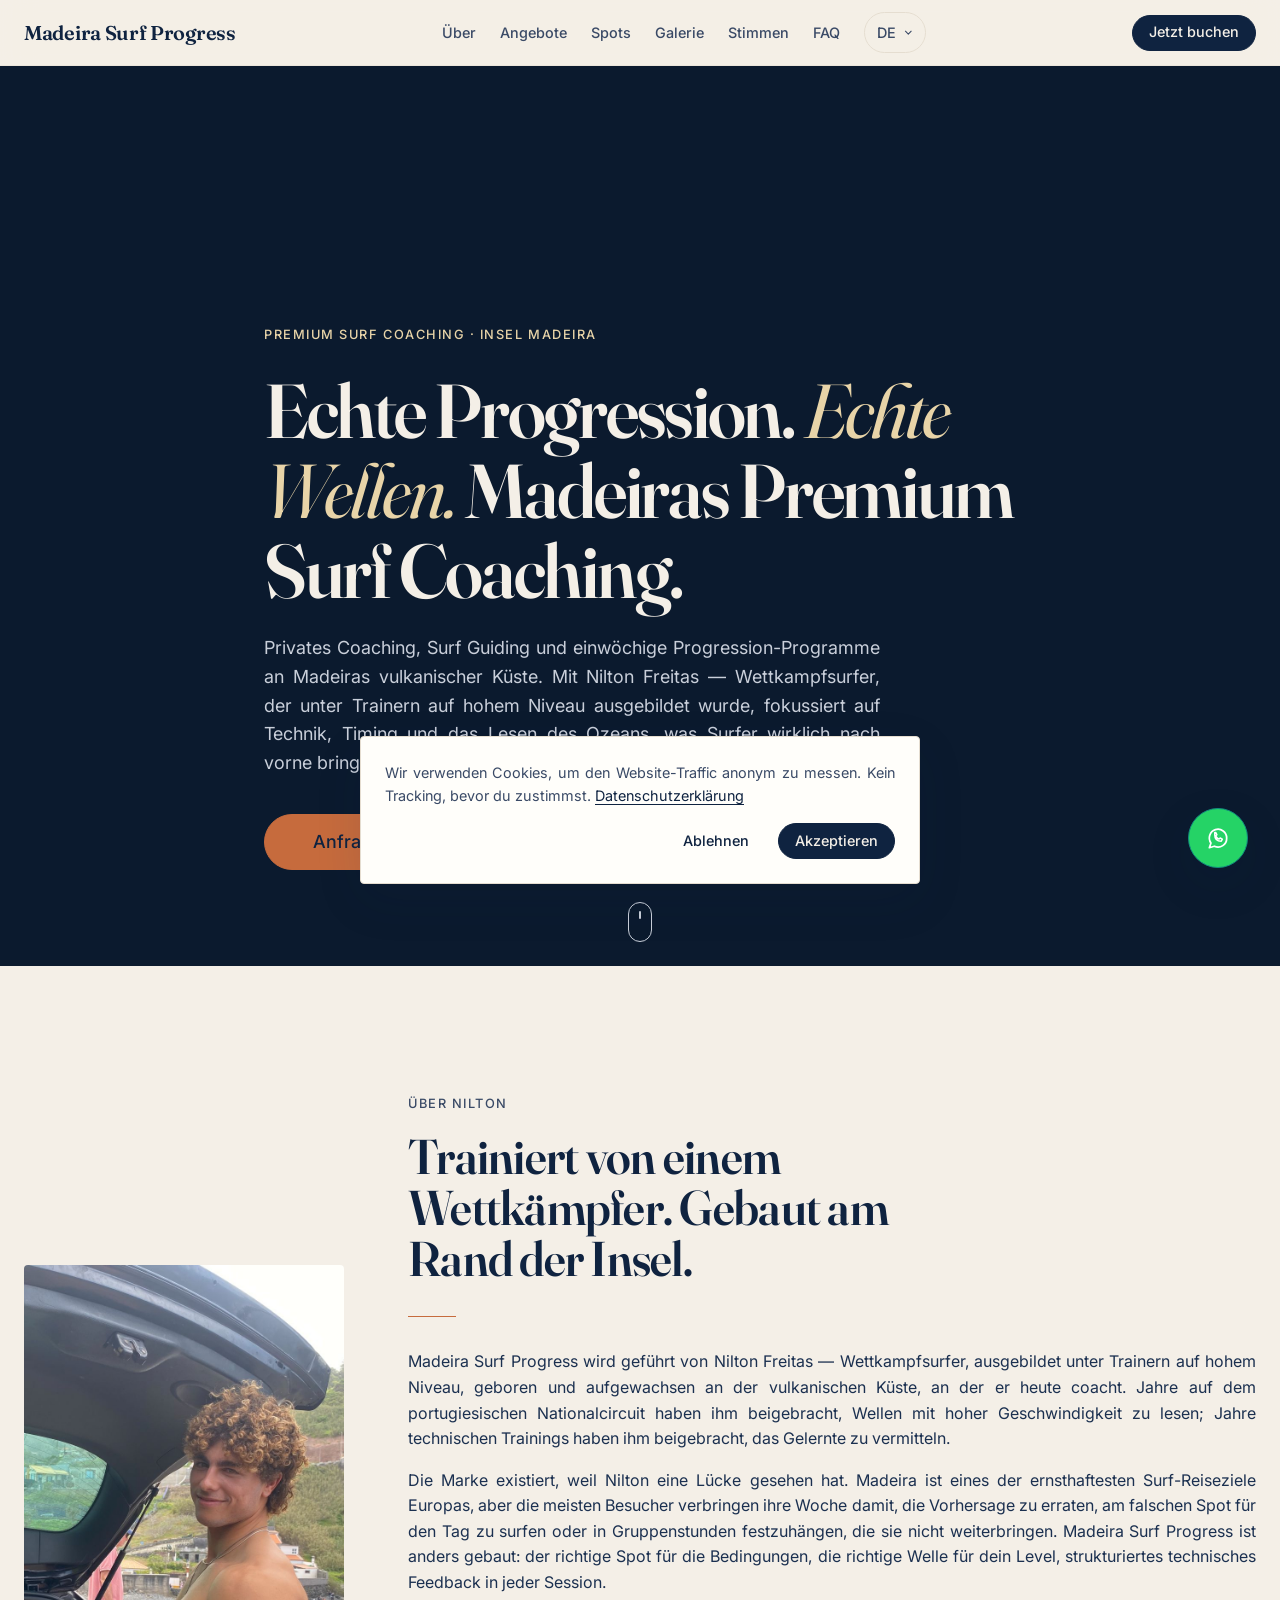
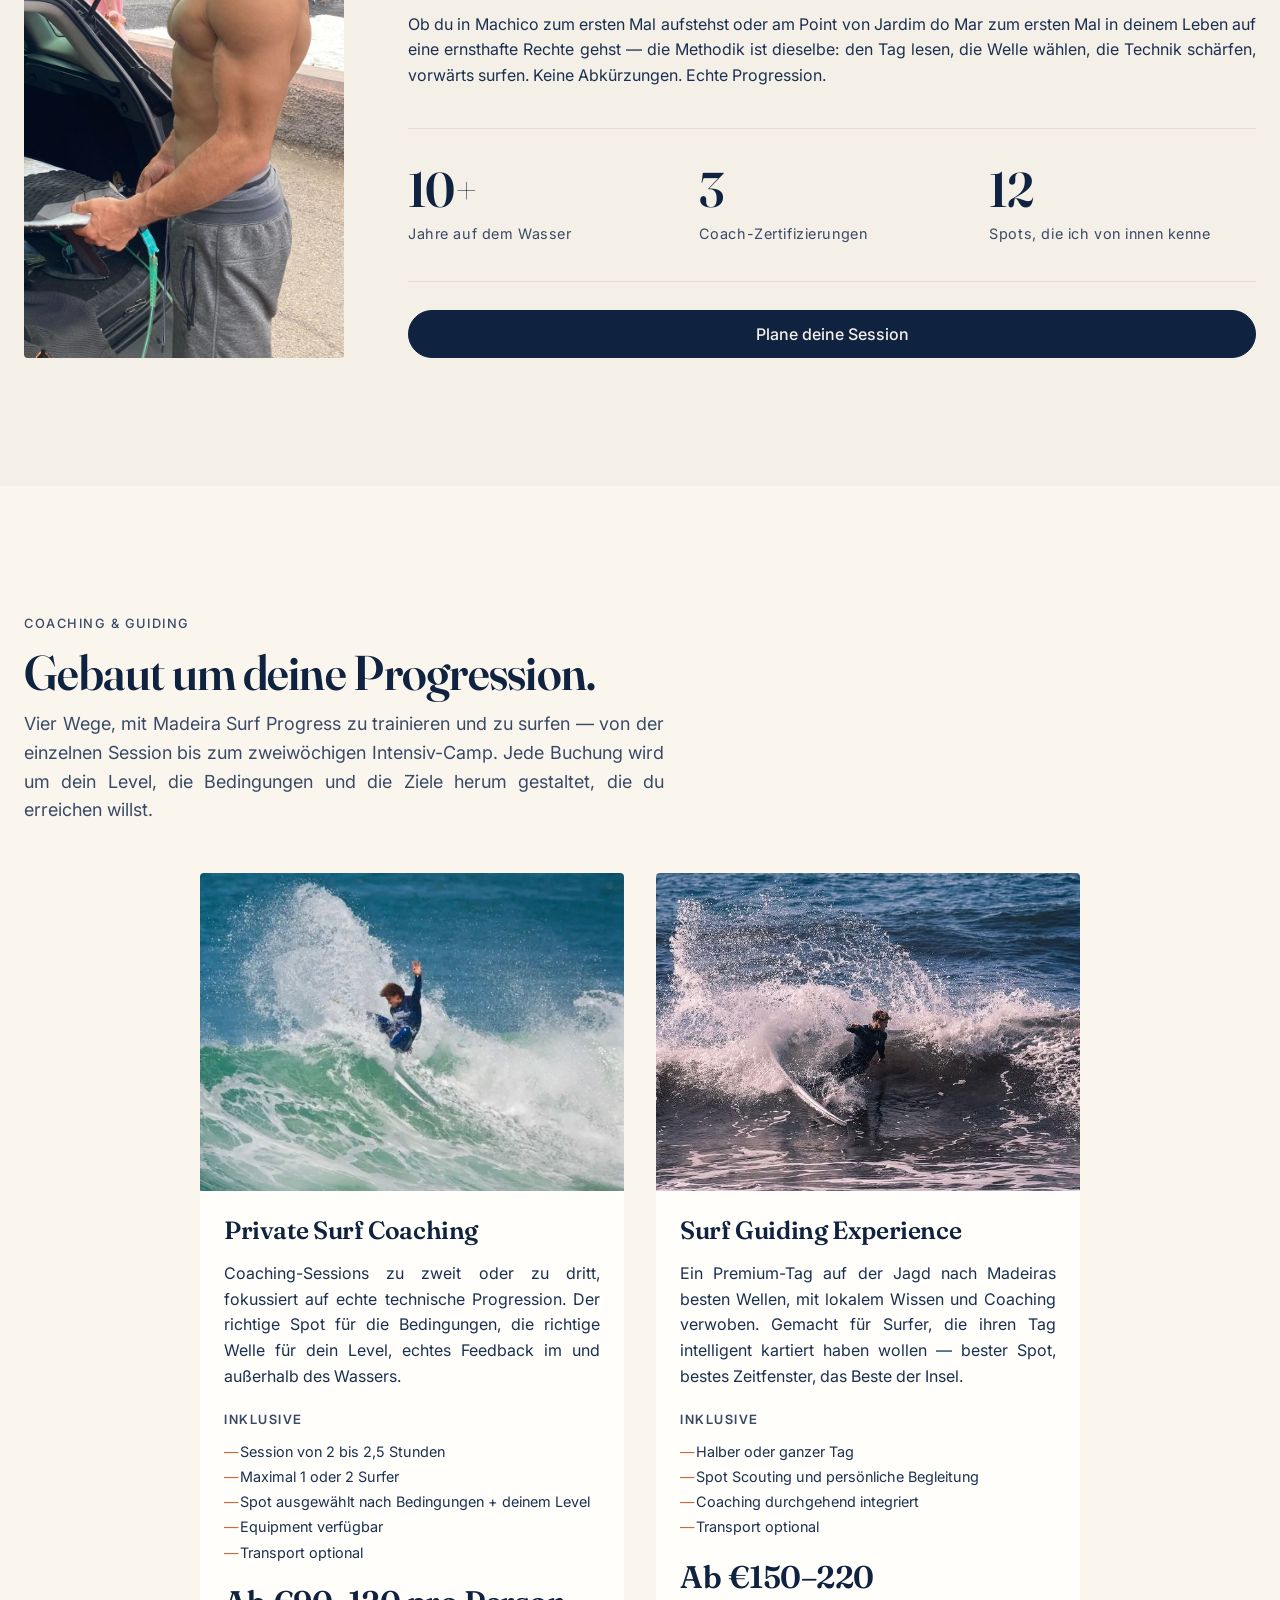
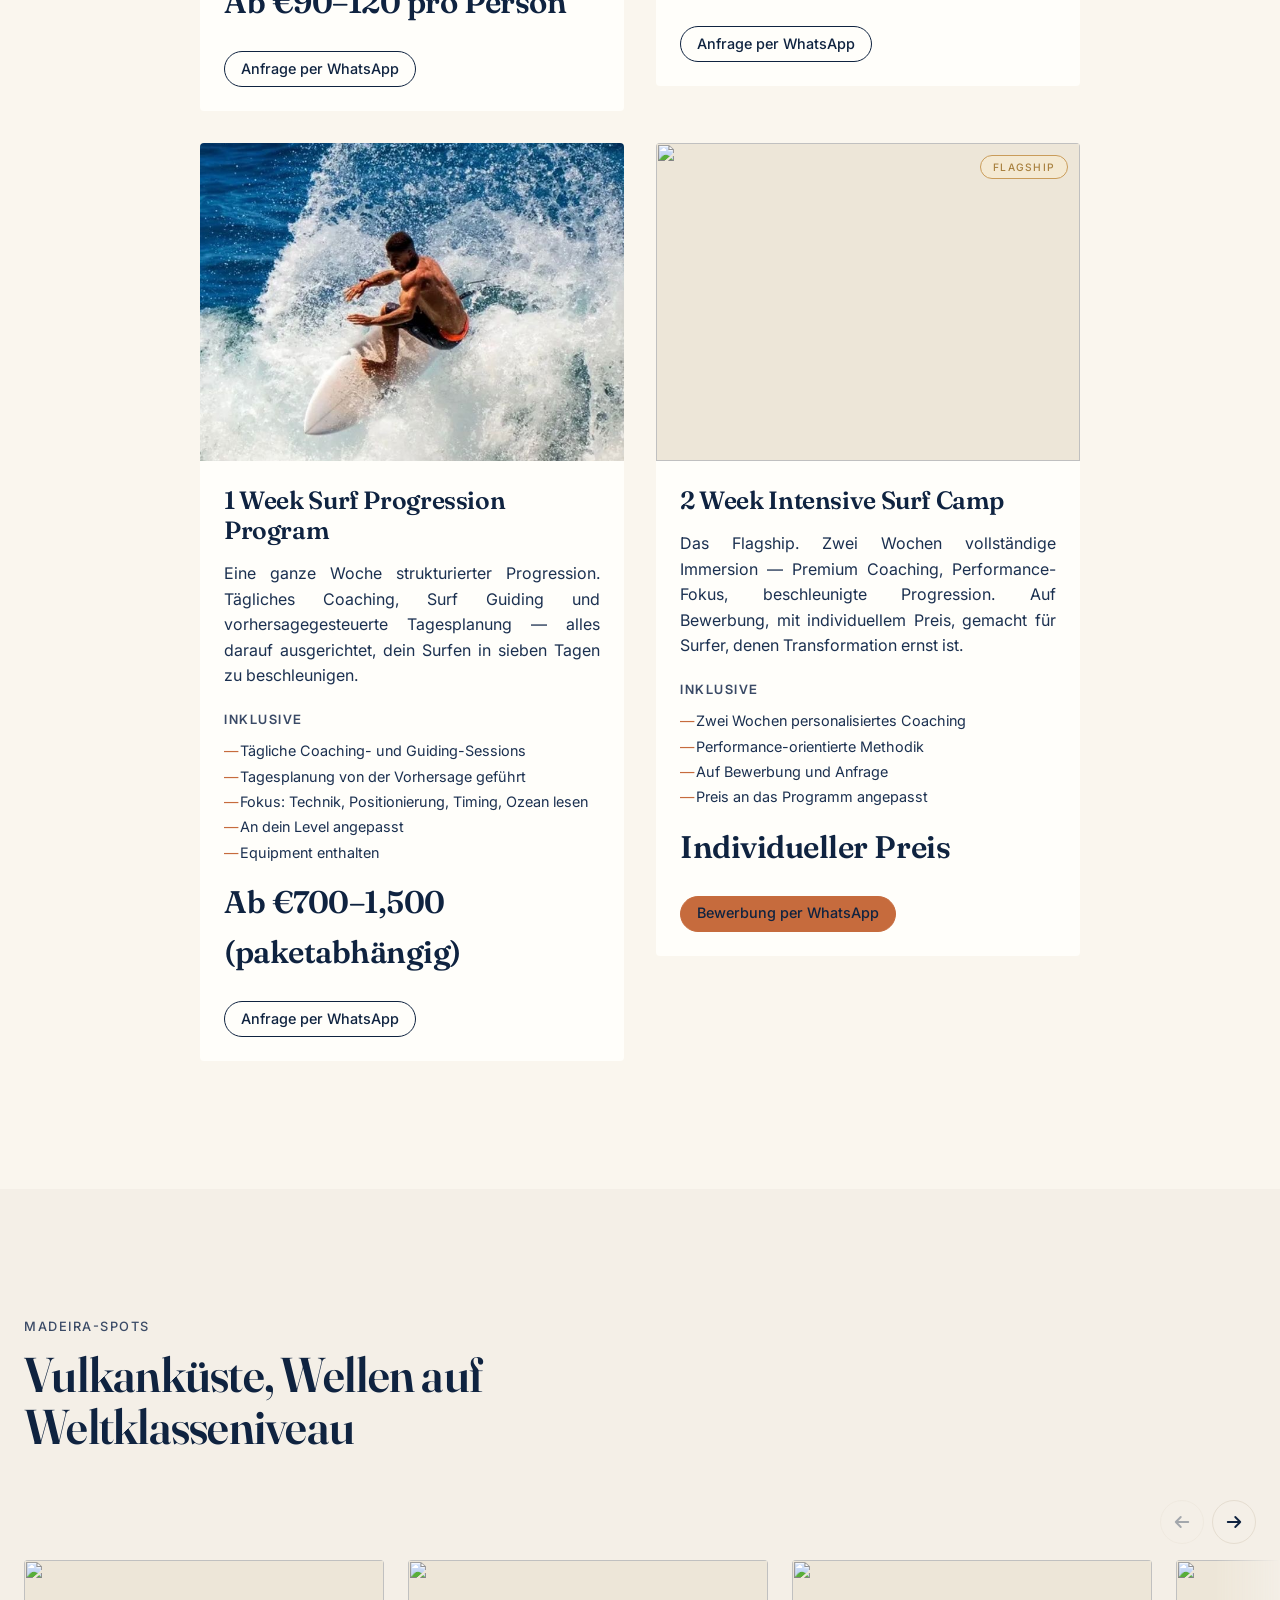
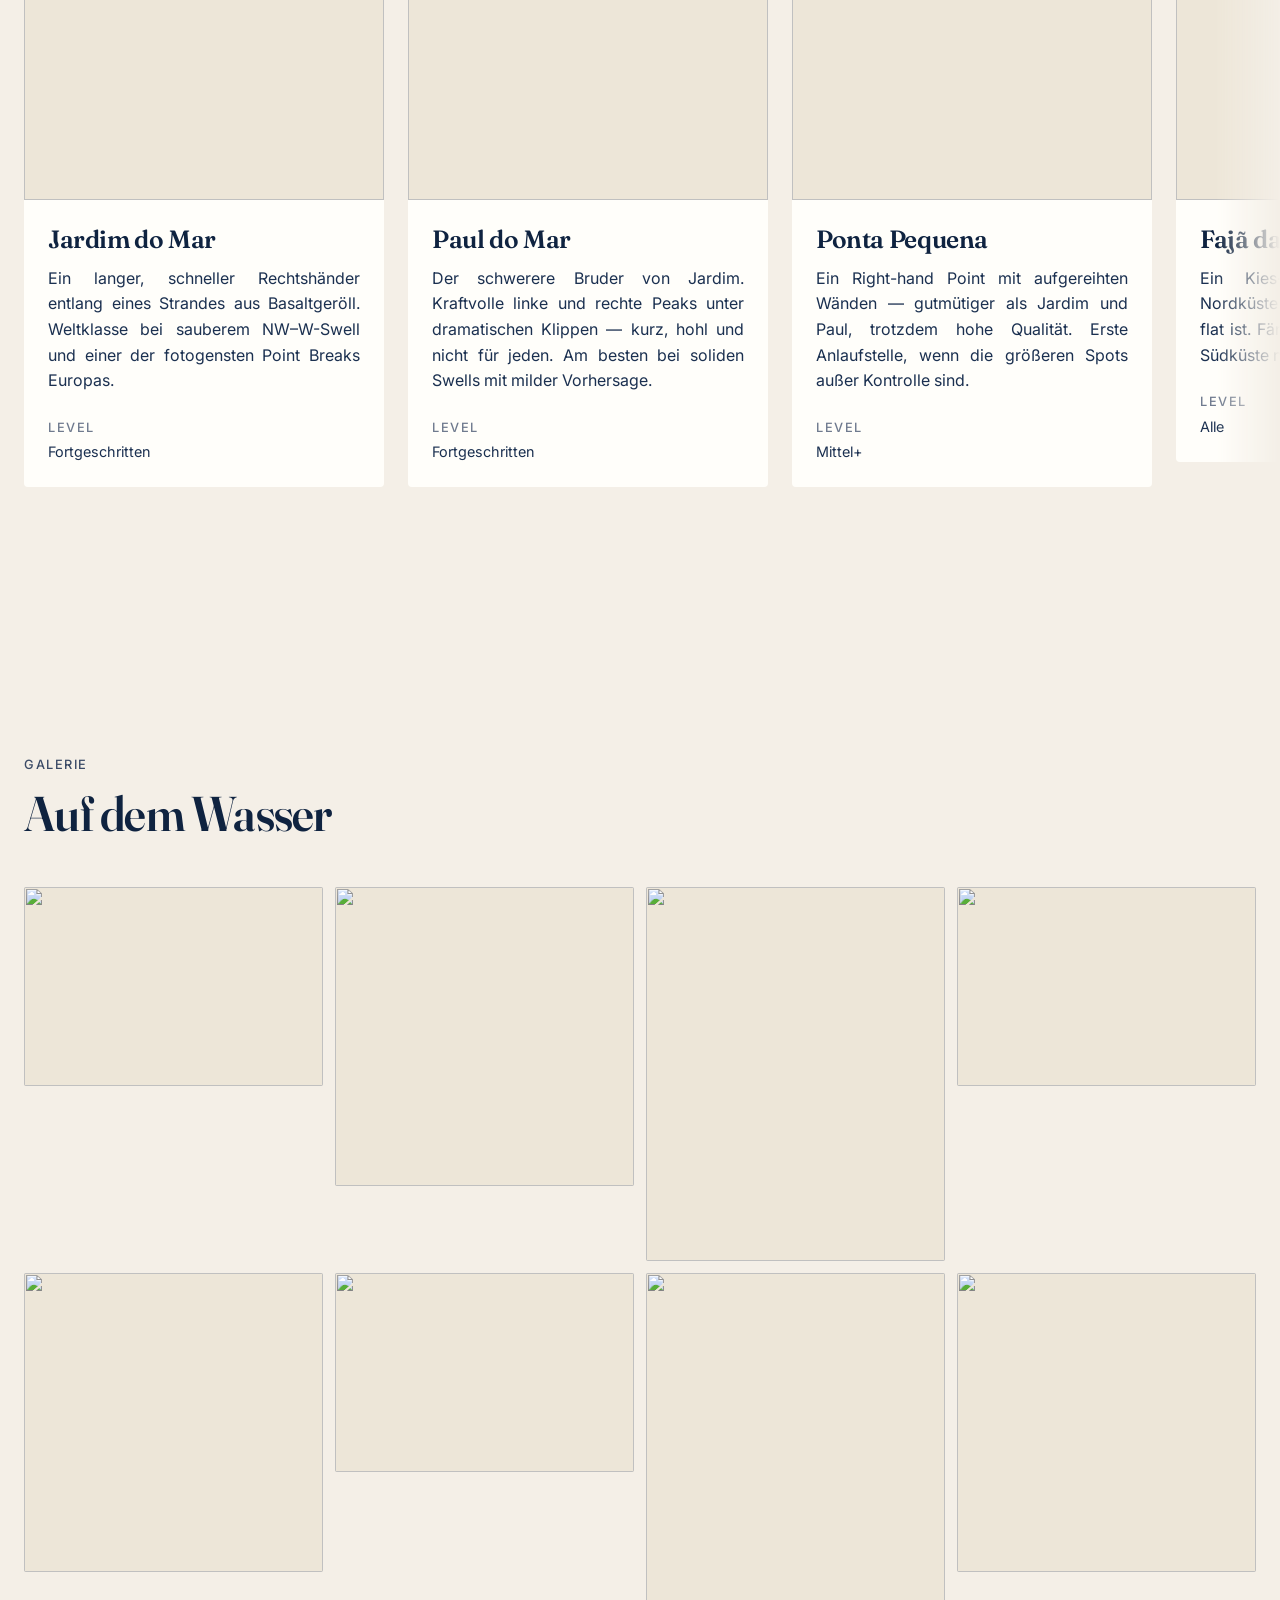
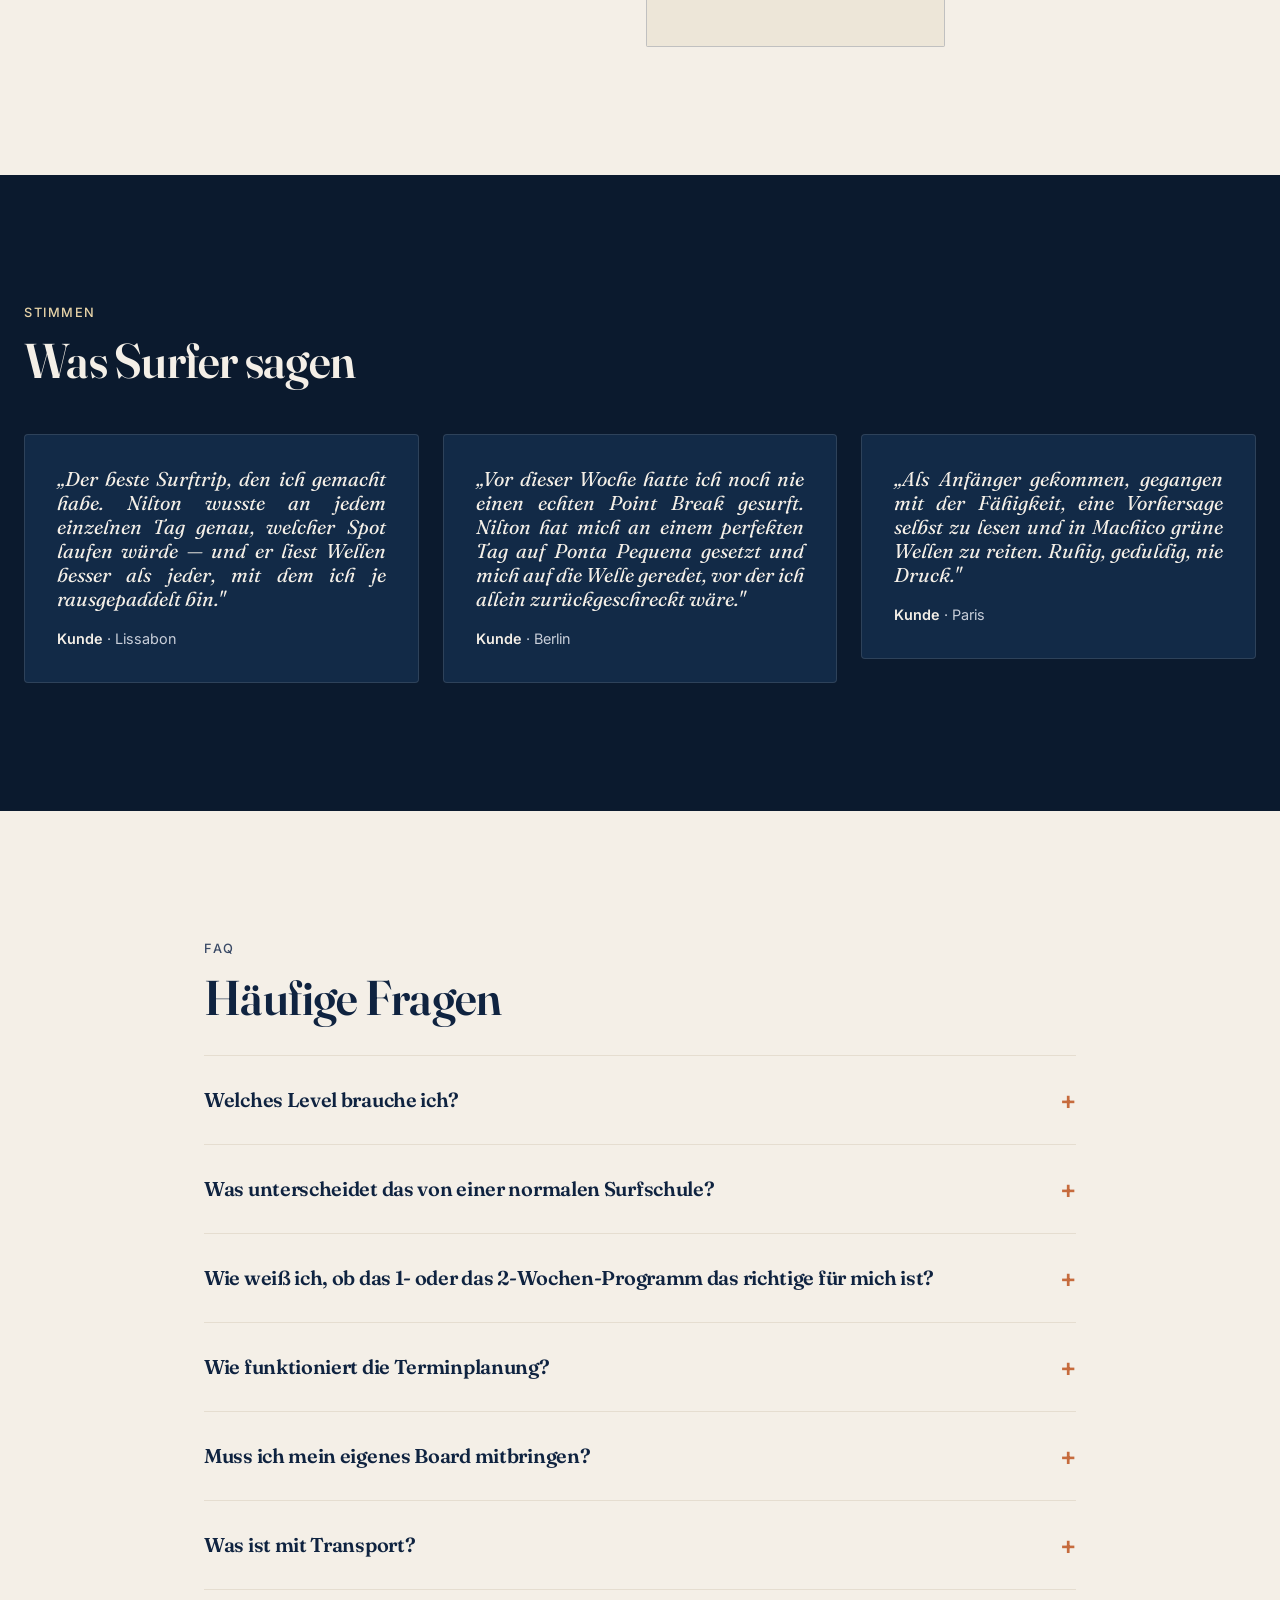
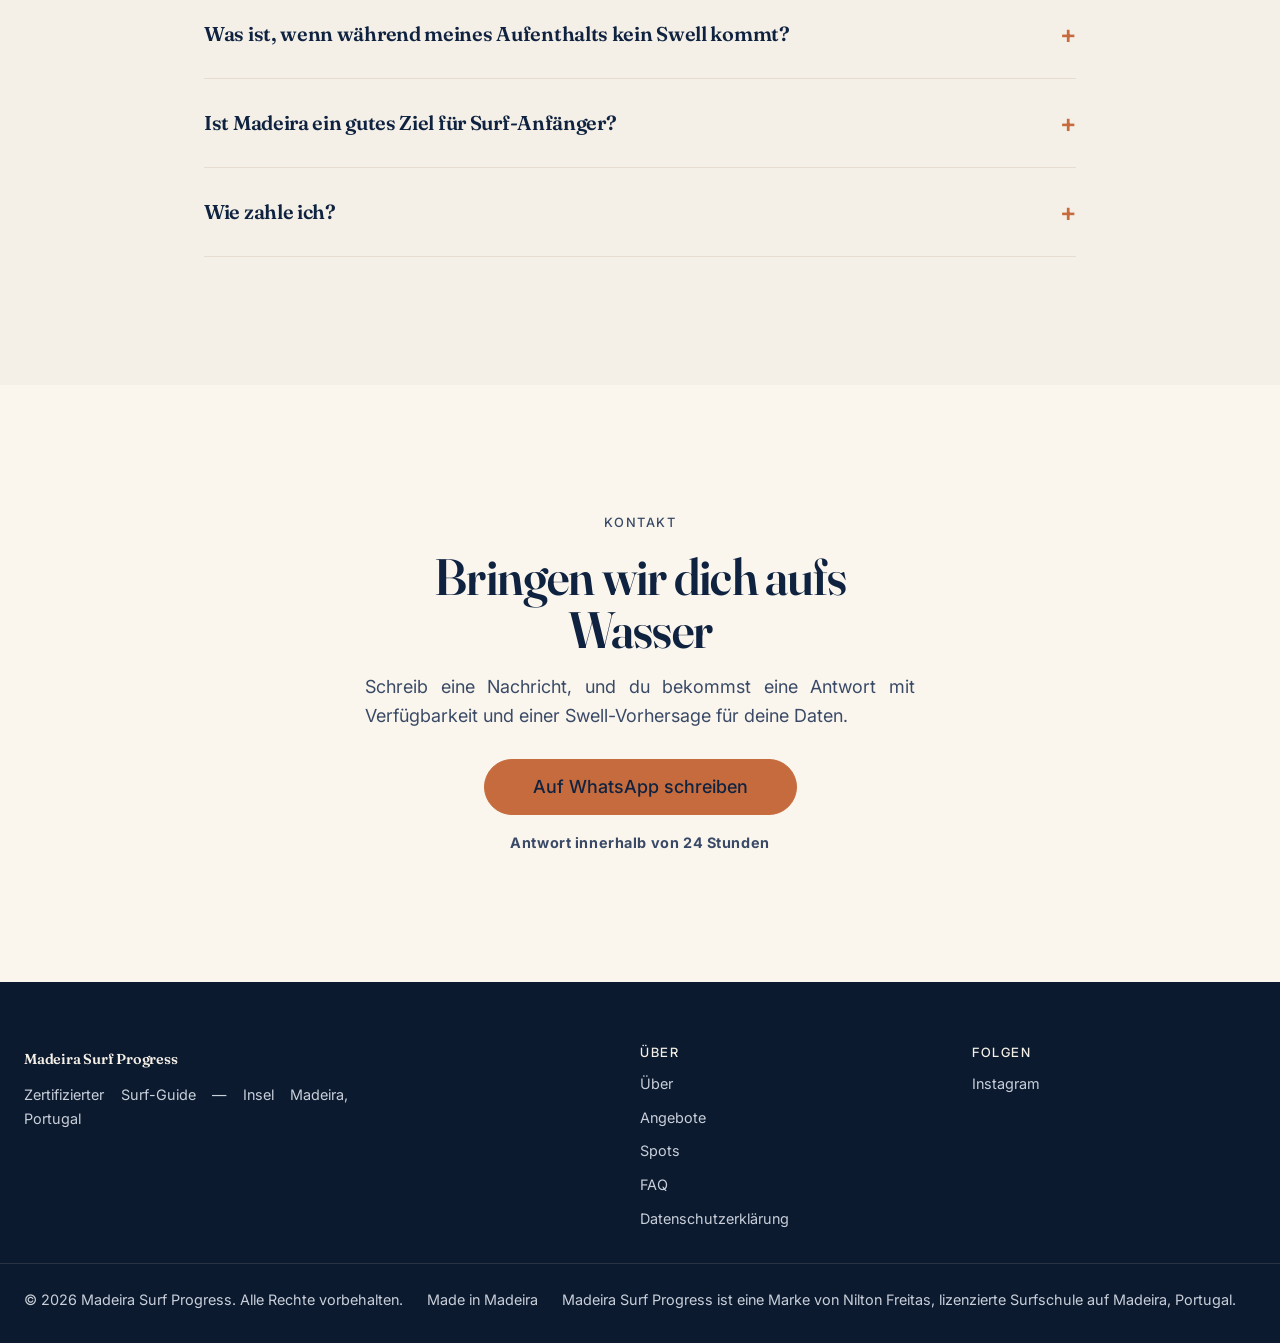
==== commit fcd7a44b: "spots: scroll affordance for the carousel — arrows, edge fade, one-off nudge Nine spot cards sit in " ====
--- a/de/index.html
+++ b/de/index.html
@@ -525,7 +525,9 @@
         <h2 id="spots-title" data-i18n="spots.section_title">Vulkanküste, Wellen auf Weltklasseniveau</h2>
       </header>
 
-      <ul class="spots__grid">
+      <ul class="spots__grid"
+          data-label-prev="Vorherige Spots"
+          data-label-next="Nächste Spots">
         <li><article class="card spot-card">
           <div class="card__media">
             <img src="https://images.unsplash.com/photo-1493225255756-d9584f8606e9?w=1600&amp;h=1067&amp;fit=crop&amp;q=80" alt="" width="1600" height="1067" loading="lazy">
--- a/styles/sections-v2.css
+++ b/styles/sections-v2.css
@@ -475,6 +475,81 @@
   width: min(82vw, 360px);
   scroll-snap-align: start;
 }
+
+
+/* --- Spots carousel affordance ----------------------------------------------
+ * Nine 360px cards never fit, at any breakpoint, so this row always scrolls.
+ * Nothing said so, and visitors read the first three as the whole list.
+ *
+ * The fade is driven by [data-scroll], set by scripts/spots.js from the actual
+ * scroll position, so it only ever appears on a side that has more content. A
+ * permanent fade on both edges reads as a rendering bug when the row is at rest.
+ * -------------------------------------------------------------------------- */
+
+.spots__grid {
+  /* 4rem of fade is 16% of a 390px phone viewport — too much of a small card
+   * dimmed at rest. Scaled to the viewport, capped for wide screens. */
+  --spots-fade: clamp(1.5rem, 6vw, 4rem);
+  transition: mask-image var(--duration-base) var(--easing-standard);
+}
+.spots__grid[data-scroll="start"] {
+  mask-image: linear-gradient(to right, #000 calc(100% - var(--spots-fade)), transparent 100%);
+}
+.spots__grid[data-scroll="middle"] {
+  mask-image: linear-gradient(to right, transparent 0, #000 var(--spots-fade),
+                              #000 calc(100% - var(--spots-fade)), transparent 100%);
+}
+.spots__grid[data-scroll="end"] {
+  mask-image: linear-gradient(to right, transparent 0, #000 var(--spots-fade));
+}
+/* data-scroll="none" (everything already visible) gets no mask at all. */
+
+.spots__nav {
+  display: flex;
+  gap: var(--space-2);
+  justify-content: flex-end;
+  /* Sits between the heading and the row, so it shares the viewport with the
+   * cards it controls. Below the row it would be off-screen on a phone. */
+  margin-block: 0 var(--space-4);
+}
+/* Touch users swipe, but the arrows are the only visible signal that the row
+ * scrolls at all — which is the problem being solved. They stay on mobile,
+ * just centred so they read as a control for the row rather than an orphan in
+ * the corner of a narrow screen. */
+@media (max-width: 767px) {
+  .spots__nav { margin-block: 0 var(--space-3); }
+}
+
+.spots__arrow {
+  display: inline-flex;
+  align-items: center;
+  justify-content: center;
+  /* 44px is the minimum comfortable touch target; the icon is 20px. */
+  inline-size: 44px;
+  block-size: 44px;
+  border: 1px solid var(--color-line);
+  border-radius: var(--radius-pill);
+  color: var(--color-ink-strong);
+  background: var(--color-bg-base);
+  transition: background var(--duration-fast) var(--easing-standard),
+              border-color var(--duration-fast) var(--easing-standard),
+              opacity var(--duration-fast) var(--easing-standard);
+}
+/* hover only where hover exists — otherwise a tapped arrow keeps the hover
+ * background on mobile until something else is touched. */
+@media (hover: hover) {
+  .spots__arrow:hover:not(:disabled) {
+    background: var(--color-bg-soft);
+    border-color: var(--color-ink-strong);
+  }
+}
+/* Disabled rather than hidden: a control that vanishes loses its meaning, and
+ * "greyed out at the left end" tells you where you are in the row. */
+.spots__arrow:disabled {
+  opacity: 0.35;
+  cursor: default;
+}
+.spots__arrow svg { pointer-events: none; }
 
 .spot-card .card__media { aspect-ratio: 3 / 2; }
 .spot-card .card__meta {
